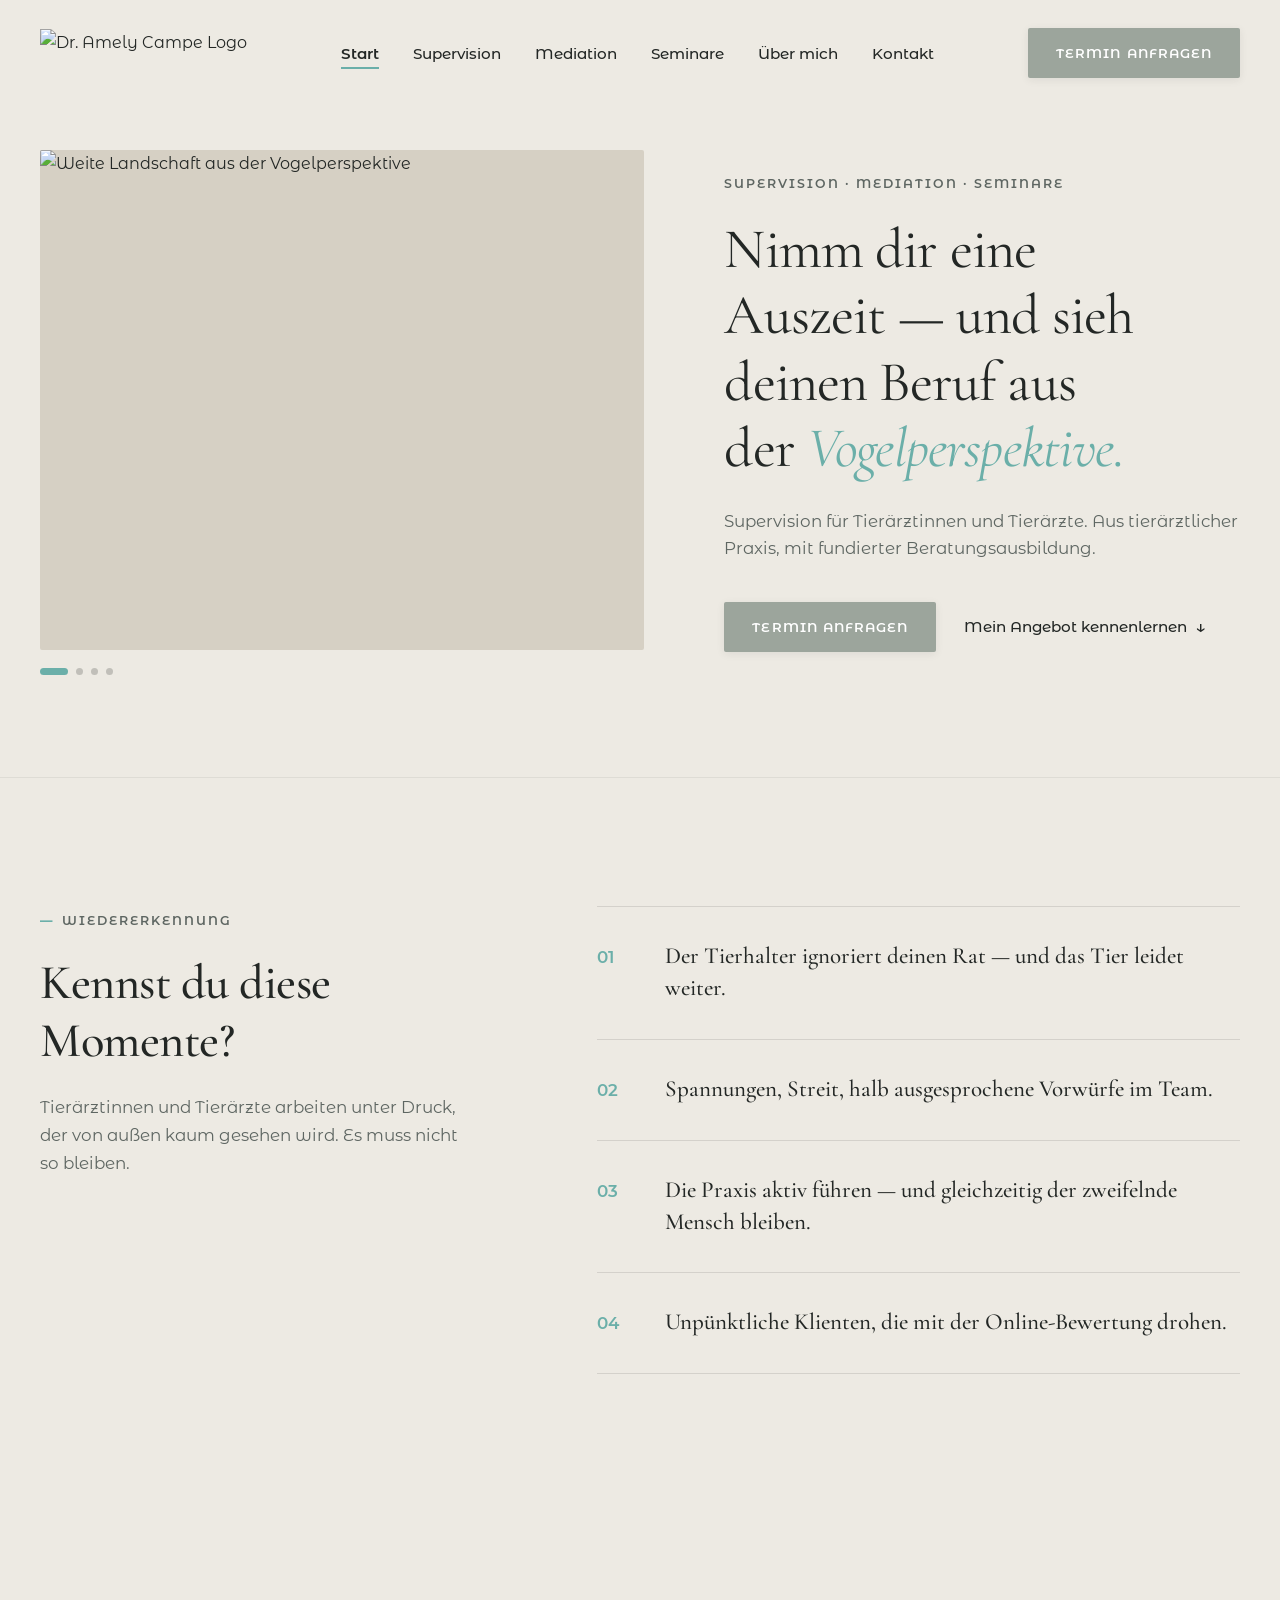
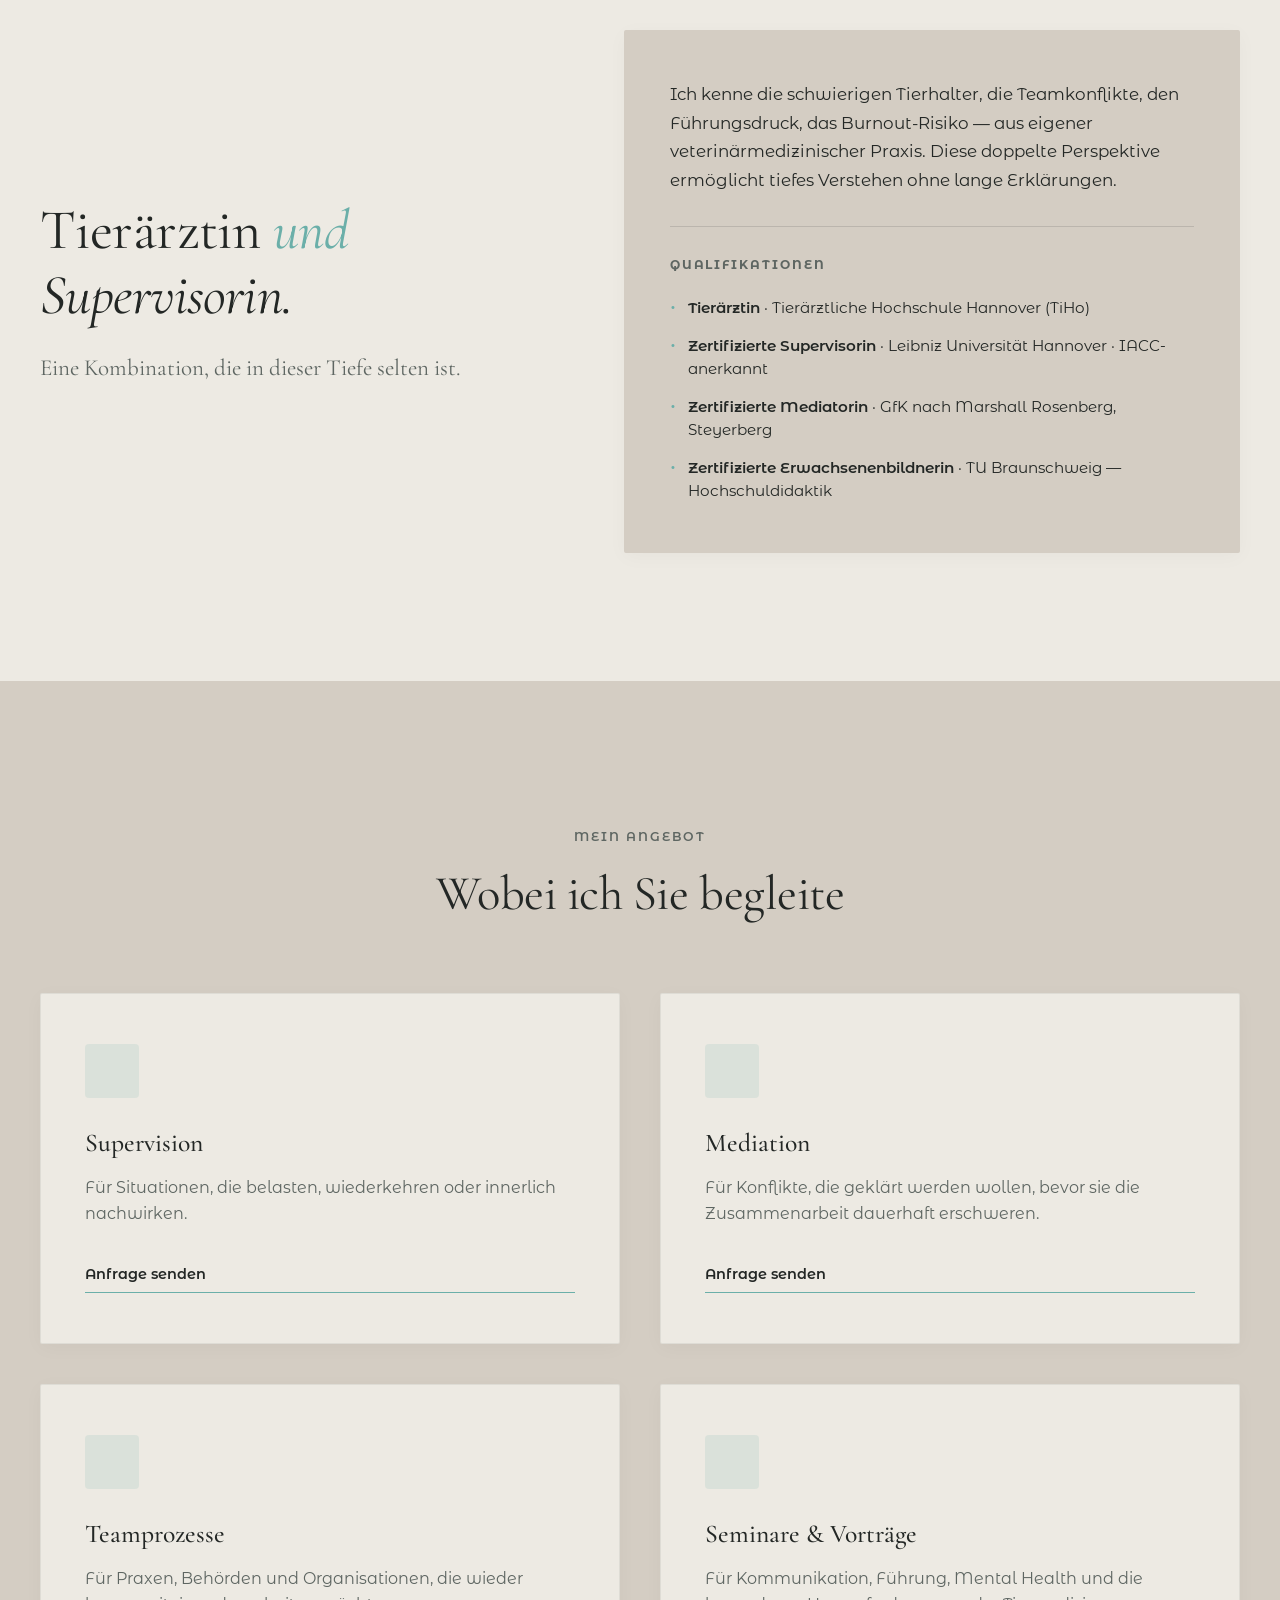
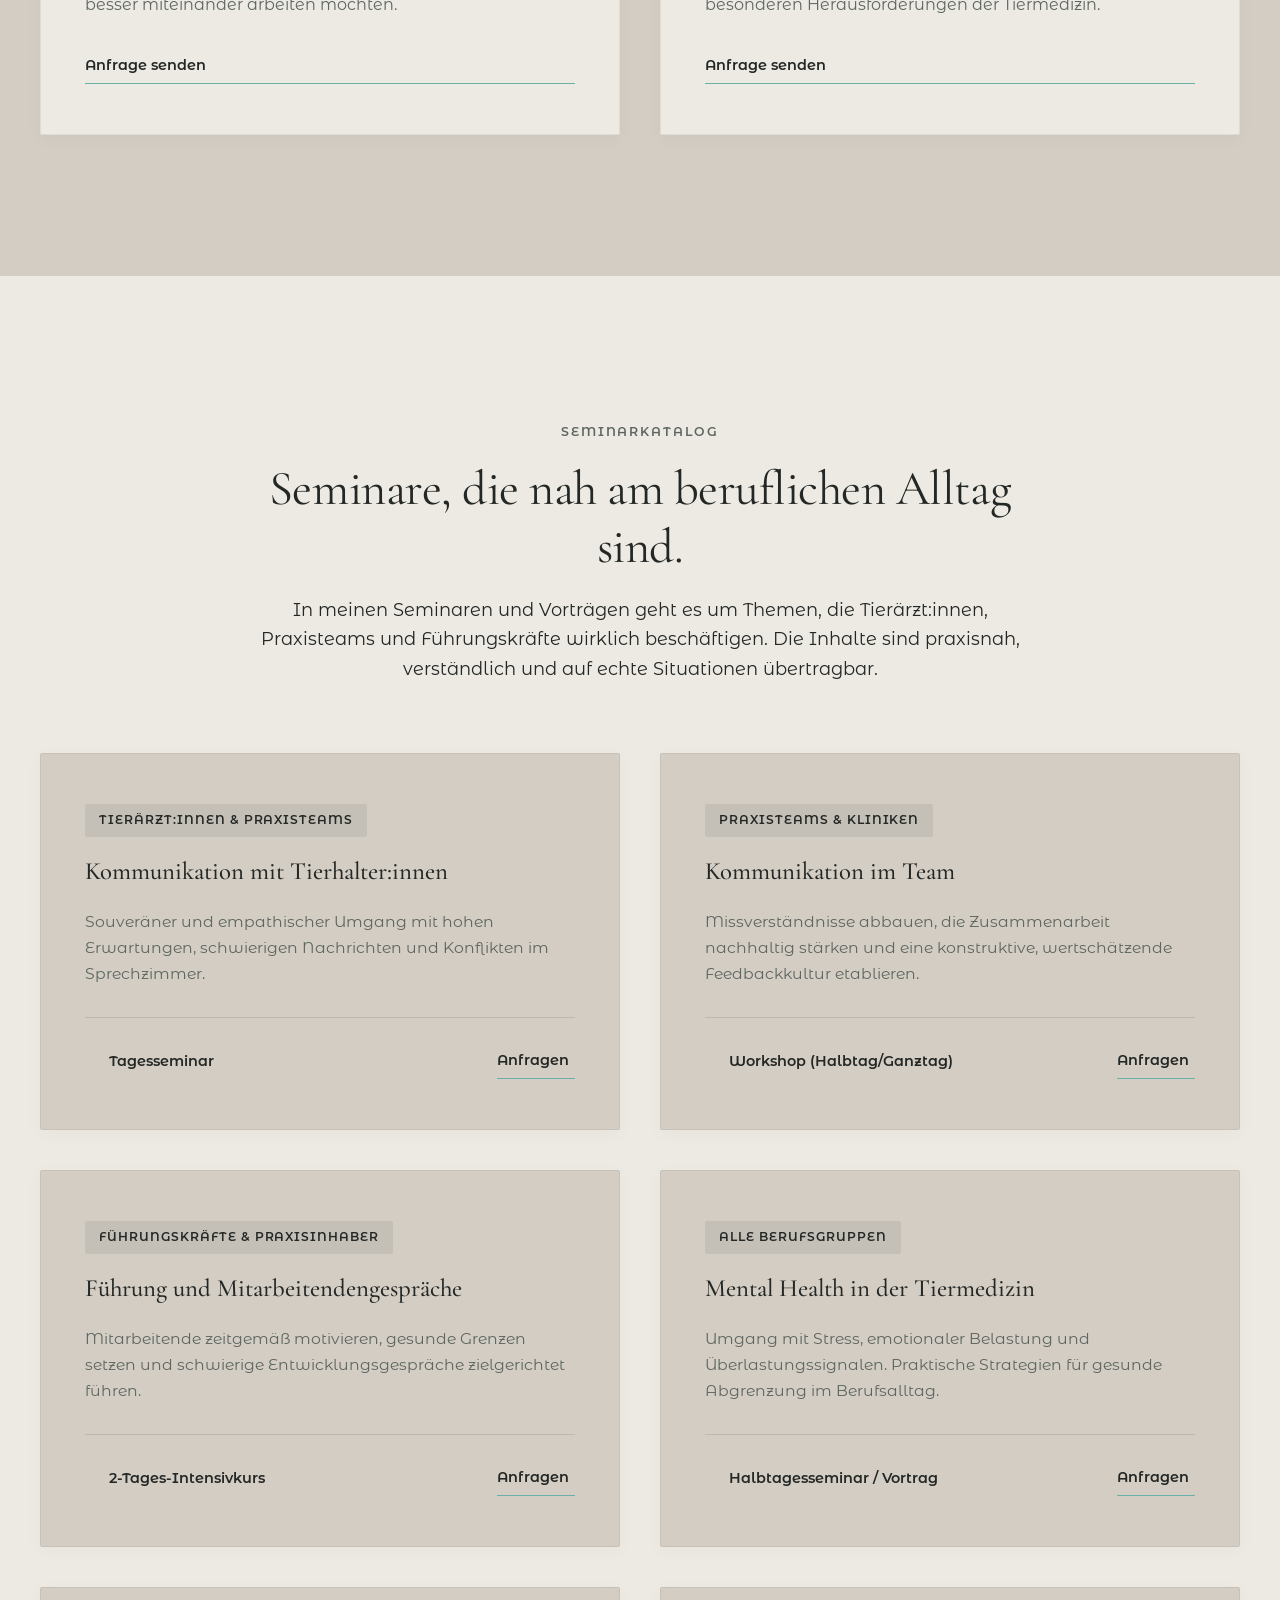
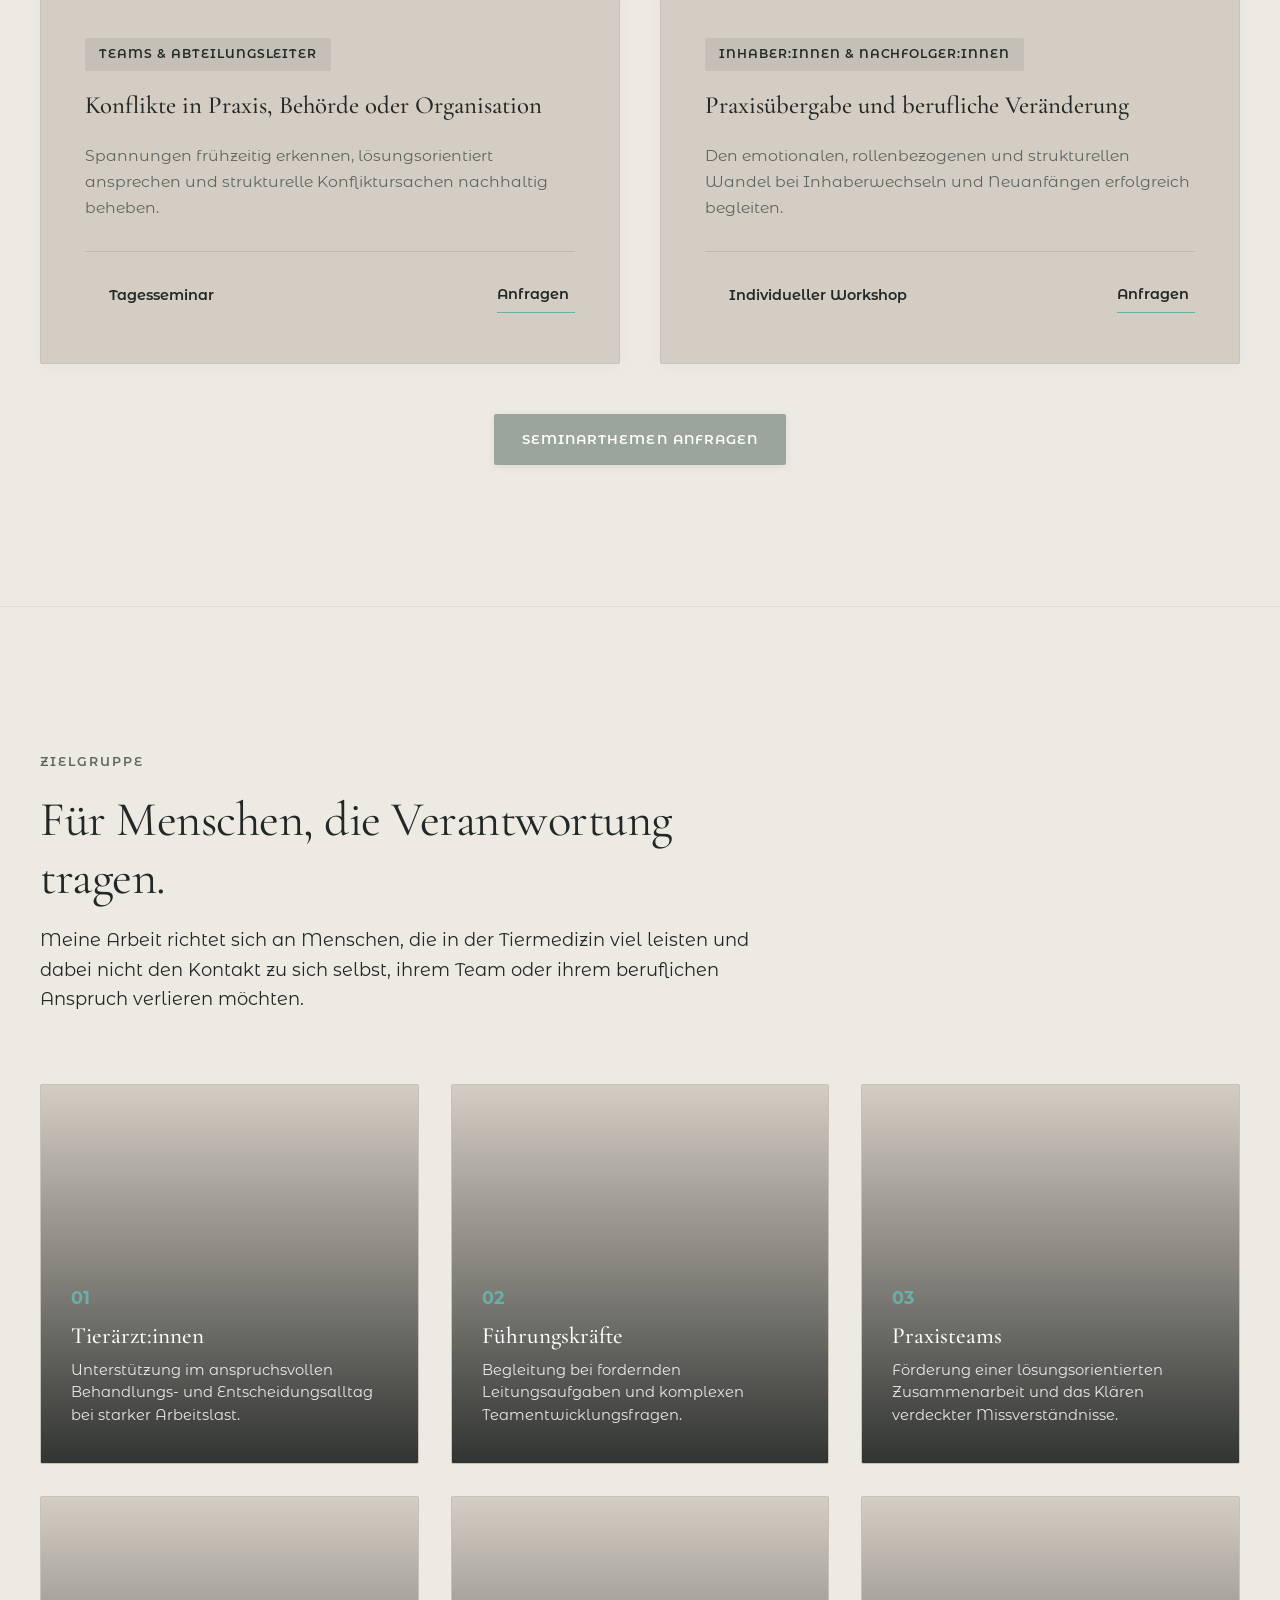
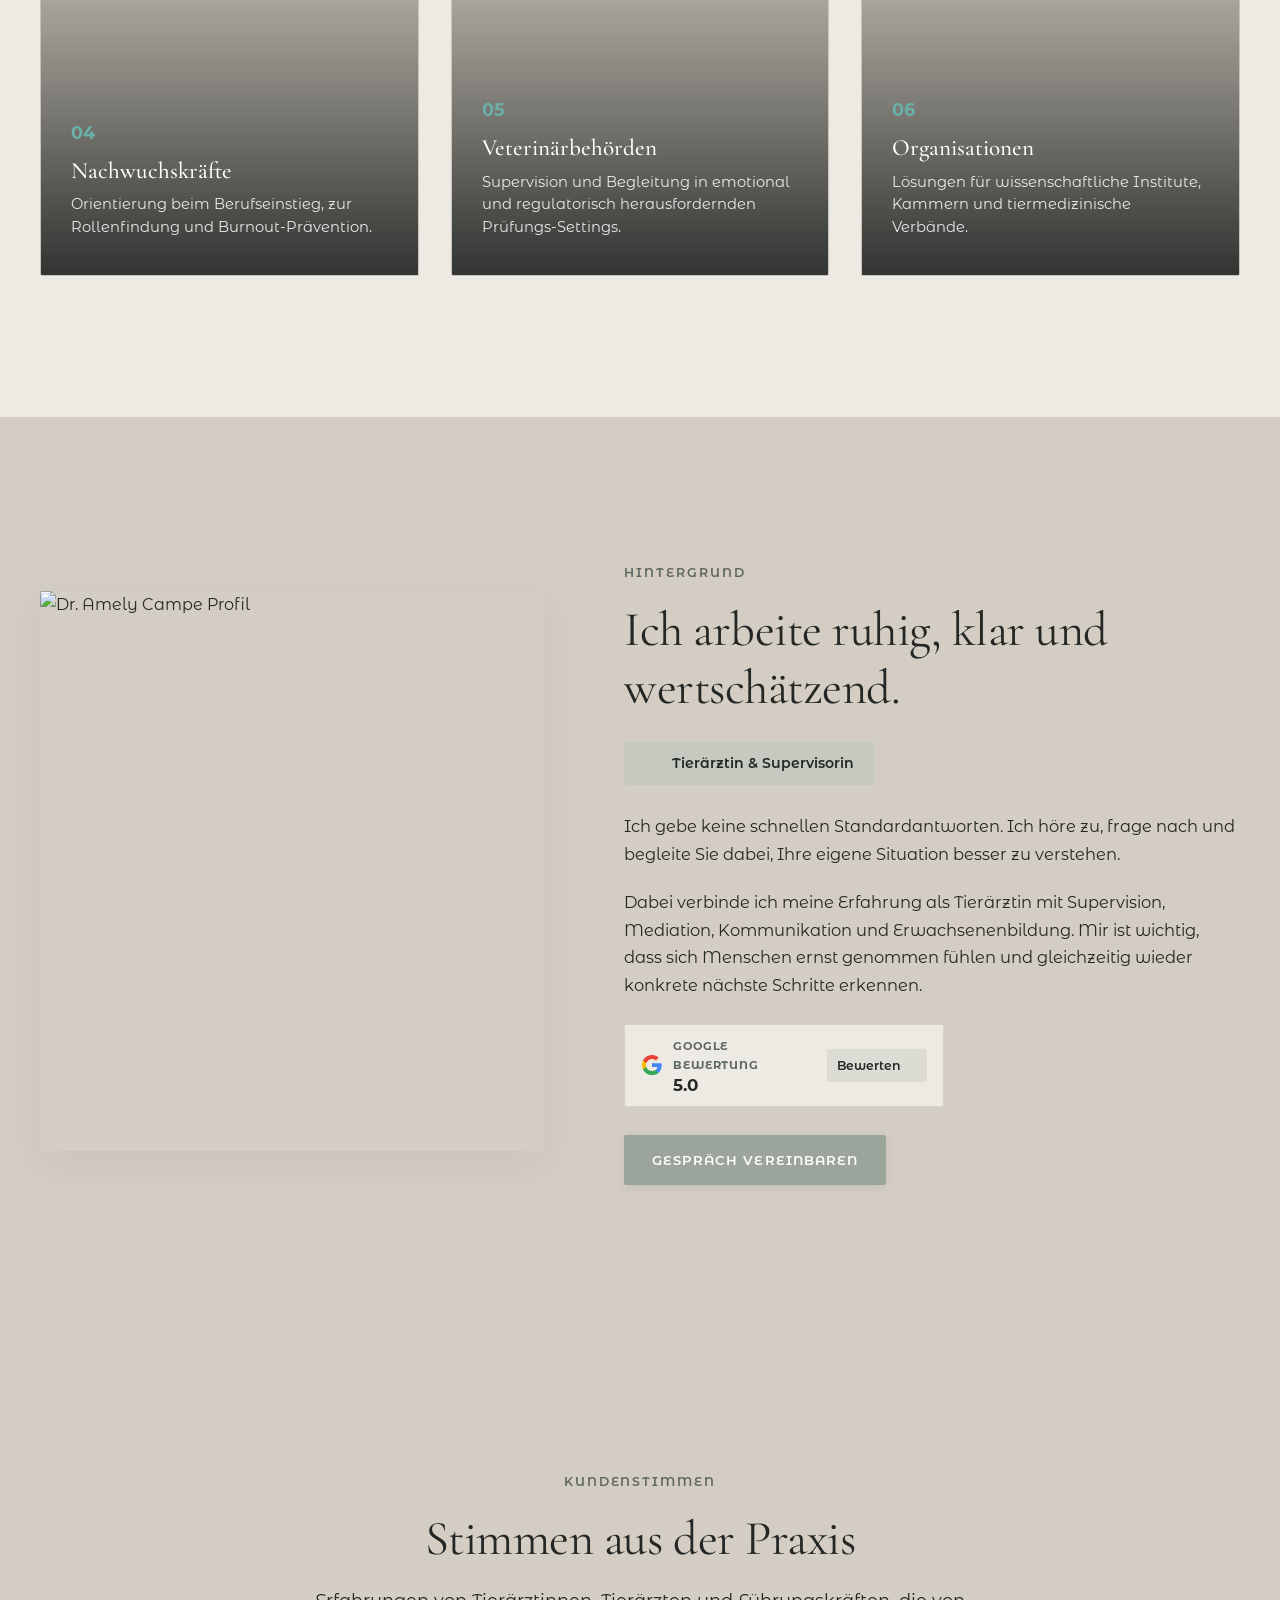
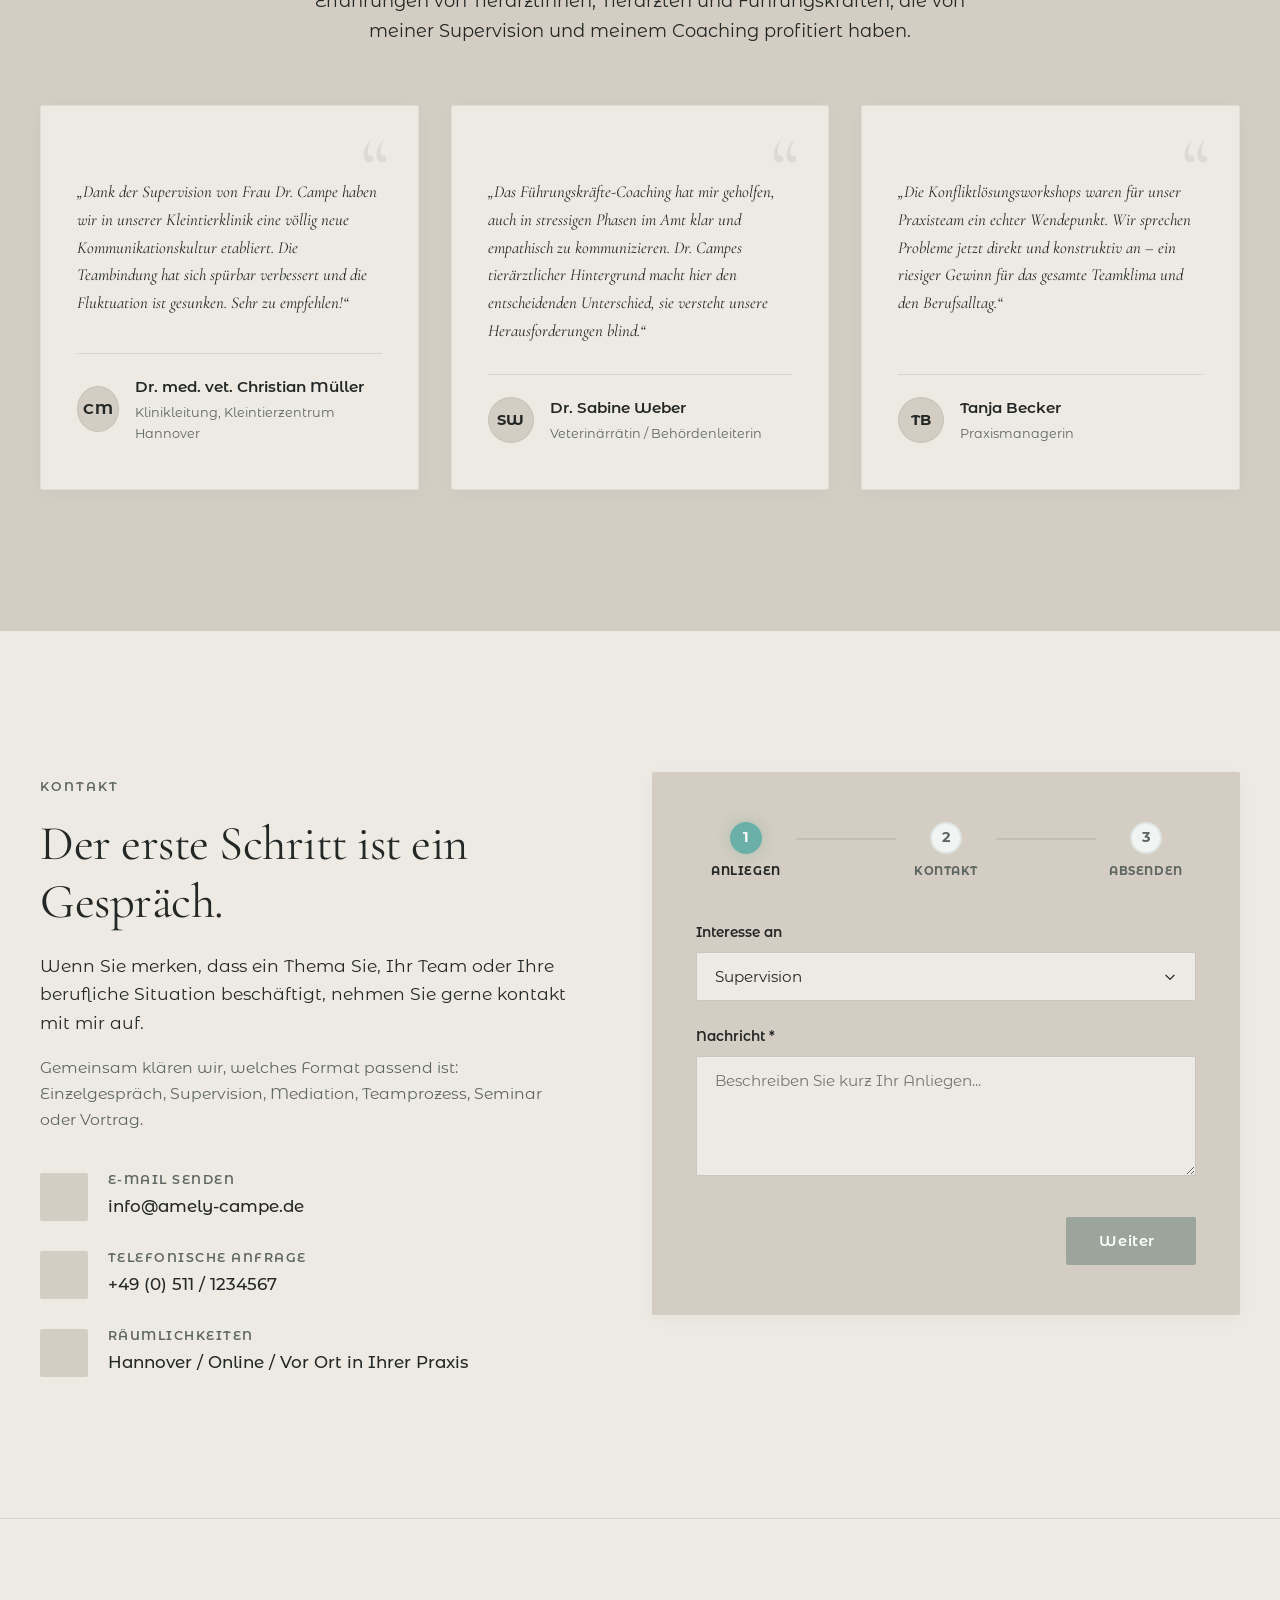
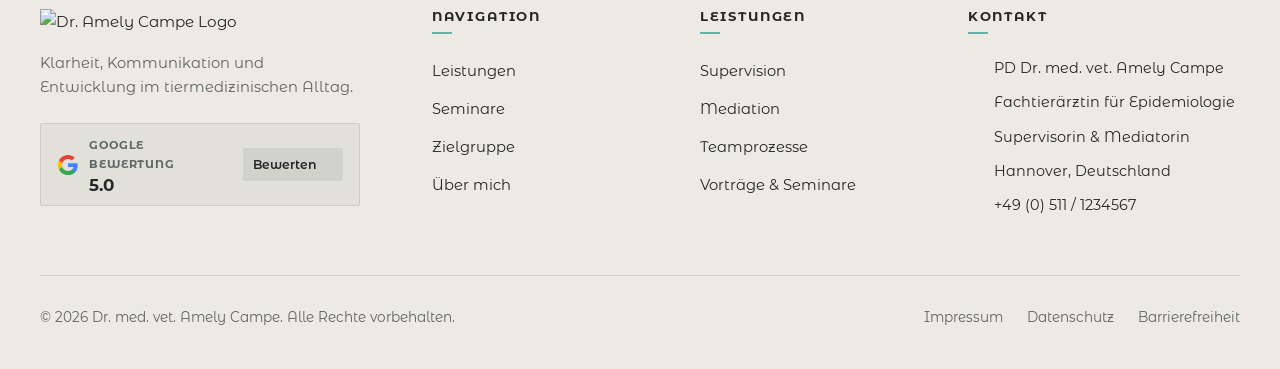
==== index.html @ 486af09e "Rebuild Hero, Wiedererkennung, Qualifikationen and harmonize design with Montserrat Alternates and G" ====
<!DOCTYPE html>
<html lang="de">
<head>
    <meta charset="UTF-8">
    <meta name="viewport" content="width=device-width, initial-scale=1.0">
    
    <!-- SEO Meta Tags -->
    <title>Dr. med. vet. Amely Campe | Supervision, Mediation & Seminare für Tiermedizin</title>
    <meta name="description" content="Professionelle Supervision, Mediation & praxisnahe Seminare für Tierärzt:innen, Praxisteams und Führungskräfte in der Tiermedizin. Wieder klarer handeln.">
    <meta name="keywords" content="Supervision, Mediation, Tiermedizin, Tierarzt Coaching, Praxisteam Konfliktlösung, Amely Campe, Tierärztin Supervision, Seminare Tiermedizin">
    <meta name="author" content="Dr. med. vet. Amely Campe">
    <meta name="robots" content="index, follow">

    <!-- Open Graph / Social Media -->
    <meta property="og:title" content="Dr. med. vet. Amely Campe | Supervision & Mediation">
    <meta property="og:description" content="Professionelle Unterstützung bei Konflikten, Belastung & Teamprozessen im tiermedizinischen Alltag.">
    <meta property="og:image" content="https://pub-b33108412309406a9a941ddc51e9a5b9.r2.dev/dr-amely-campe/dr-amely-campe-profilbild.webp">
    <meta property="og:type" content="website">

    <!-- Favicon -->
    <link rel="icon" type="image/webp" href="https://pub-b33108412309406a9a941ddc51e9a5b9.r2.dev/dr-amely-campe/dr-amely-campe-logo.webp">

    <!-- Cloudflare Turnstile Verification -->
    <script src="https://challenges.cloudflare.com/turnstile/v0/api.js" async defer></script>

    <!-- Stylesheets -->
    <link rel="stylesheet" href="css/style.css">
</head>
<body>

    <!-- DECORATIVE BLOBS FOR VISUAL DEPTH -->
    <div class="blob blob-1" id="decoBlob1"></div>
    <div class="blob blob-2" id="decoBlob2"></div>

    <!-- HEADER / NAVIGATION -->
    <header class="header" id="siteHeader">
        <div class="container nav-container">
            <a href="#home" class="logo" id="headerLogoLink">
                <img src="https://pub-b33108412309406a9a941ddc51e9a5b9.r2.dev/dr-amely-campe/dr-amely-campe-logo.webp" alt="Dr. Amely Campe Logo" id="logoImage">
            </a>
            
            <button class="menu-toggle" id="menuToggle" aria-label="Menü öffnen" aria-expanded="false">
                <span></span>
                <span></span>
                <span></span>
            </button>
            
            <ul class="nav-menu" id="navMenu">
                <li><a href="#home" class="nav-link active" id="navLinkStart">Start</a></li>
                <li><a href="#services" class="nav-link" id="navLinkSupervision">Supervision</a></li>
                <li><a href="#services" class="nav-link" id="navLinkMediation">Mediation</a></li>
                <li><a href="#seminare" class="nav-link" id="navLinkSeminars">Seminare</a></li>
                <li><a href="#about" class="nav-link" id="navLinkAbout">Über mich</a></li>
                <li><a href="#contact" class="nav-link" id="navLinkContact">Kontakt</a></li>
                <li class="nav-cta-mobile"><a href="#contact" class="btn-sage" id="mobileMenuCta">TERMIN ANFRAGEN</a></li>
            </ul>
            
            <div class="nav-right-ctas" id="headerCtaWrapper">
                <a href="#contact" class="btn-sage" id="headerCtaBtn">TERMIN ANFRAGEN</a>
            </div>
        </div>
    </header>

    <main id="mainContent">
        
        <!-- HERO SECTION (SCREENSHOT 1) -->
        <section class="section hero-section" id="home">
            <div class="container hero-grid">
                <!-- Left: Aerial Landscape Photo with Slider Dots -->
                <div class="hero-image-col reveal" id="heroImageContainer">
                    <div class="hero-img-container" id="heroImageWrapper">
                        <img src="https://images.unsplash.com/photo-1500382017468-9049fed747ef?auto=format&fit=crop&w=1200&q=80" alt="Weite Landschaft aus der Vogelperspektive" id="heroLandscapeImg" class="hero-landscape-img">
                    </div>
                    <div class="slider-indicator" id="sliderDots">
                        <span class="dot active"></span>
                        <span class="dot"></span>
                        <span class="dot"></span>
                        <span class="dot"></span>
                    </div>
                </div>

                <!-- Right: Hero Typography & CTAs -->
                <div class="hero-content-col reveal" id="heroTextContainer">
                    <span class="hero-eyebrow" id="heroEyebrow">SUPERVISION · MEDIATION · SEMINARE</span>
                    <h1 class="hero-title" id="heroHeadline">
                        Nimm dir eine<br>
                        Auszeit — und sieh<br>
                        deinen Beruf aus<br>
                        der <span class="text-accent-italic">Vogelperspektive.</span>
                    </h1>
                    <p class="hero-subline" id="heroLeadText">
                        Supervision für Tierärztinnen und Tierärzte. Aus tierärztlicher Praxis, mit fundierter Beratungsausbildung.
                    </p>
                    <div class="hero-actions" id="heroCtaContainer">
                        <a href="#contact" class="btn-sage" id="heroPrimaryCta">TERMIN ANFRAGEN</a>
                        <a href="#services" class="btn-text-link" id="heroSecondaryCta">Mein Angebot kennenlernen <span class="arrow-down">↓</span></a>
                    </div>
                </div>
            </div>
        </section>

        <!-- SECTION 2: WIEDERERKENNUNG (SCREENSHOT 2) -->
        <section class="section wiedererkennung-section" id="wiedererkennung">
            <div class="container wiedererkennung-grid">
                <!-- Left Column -->
                <div class="wiedererkennung-left reveal" id="wiedererkennungLeft">
                    <span class="eyebrow-dash"><span class="dash">—</span> WIEDERERKENNUNG</span>
                    <h2 class="wiedererkennung-title">Kennst du diese<br>Momente?</h2>
                    <p class="wiedererkennung-lead">
                        Tierärztinnen und Tierärzte arbeiten unter Druck, der von außen kaum gesehen wird. Es muss nicht so bleiben.
                    </p>
                </div>

                <!-- Right Column: 4 Numbered Moments -->
                <div class="wiedererkennung-right reveal" id="wiedererkennungRight">
                    <div class="moment-item">
                        <span class="moment-num">01</span>
                        <p class="moment-text">Der Tierhalter ignoriert deinen Rat — und das Tier leidet weiter.</p>
                    </div>
                    <div class="moment-item">
                        <span class="moment-num">02</span>
                        <p class="moment-text">Spannungen, Streit, halb ausgesprochene Vorwürfe im Team.</p>
                    </div>
                    <div class="moment-item">
                        <span class="moment-num">03</span>
                        <p class="moment-text">Die Praxis aktiv führen — und gleichzeitig der zweifelnde Mensch bleiben.</p>
                    </div>
                    <div class="moment-item">
                        <span class="moment-num">04</span>
                        <p class="moment-text">Unpünktliche Klienten, die mit der Online-Bewertung drohen.</p>
                    </div>
                </div>
            </div>
        </section>

        <!-- SECTION 3: KOMBINATION & QUALIFIKATIONEN (SCREENSHOT 3) -->
        <section class="section combination-section" id="qualifikationen">
            <div class="container combination-grid">
                <!-- Left Column: Big Statement Headline -->
                <div class="combination-left reveal" id="combinationLeft">
                    <h2 class="combination-title">
                        Tierärztin <span class="text-accent-italic">und</span><br>
                        <span class="text-italic-serif">Supervisorin.</span>
                    </h2>
                    <p class="combination-lead">
                        Eine Kombination, die in dieser Tiefe selten ist.
                    </p>
                </div>

                <!-- Right Column: Schlamm/Graubraun Card Box -->
                <div class="combination-right-card reveal" id="combinationRightCard">
                    <p class="card-intro-text">
                        Ich kenne die schwierigen Tierhalter, die Teamkonflikte, den Führungsdruck, das Burnout-Risiko — aus eigener veterinärmedizinischer Praxis. Diese doppelte Perspektive ermöglicht tiefes Verstehen ohne lange Erklärungen.
                    </p>
                    <hr class="card-divider">
                    <div class="card-qualifications">
                        <span class="qualifications-eyebrow">QUALIFIKATIONEN</span>
                        <ul class="qualifications-list">
                            <li>
                                <span class="qual-bullet">•</span>
                                <span class="qual-content"><strong>Tierärztin</strong> · Tierärztliche Hochschule Hannover (TiHo)</span>
                            </li>
                            <li>
                                <span class="qual-bullet">•</span>
                                <span class="qual-content"><strong>Zertifizierte Supervisorin</strong> · Leibniz Universität Hannover · IACC-anerkannt</span>
                            </li>
                            <li>
                                <span class="qual-bullet">•</span>
                                <span class="qual-content"><strong>Zertifizierte Mediatorin</strong> · GfK nach Marshall Rosenberg, Steyerberg</span>
                            </li>
                            <li>
                                <span class="qual-bullet">•</span>
                                <span class="qual-content"><strong>Zertifizierte Erwachsenenbildnerin</strong> · TU Braunschweig — Hochschuldidaktik</span>
                            </li>
                        </ul>
                    </div>
                </div>
            </div>
        </section>

        <!-- SERVICES SECTION -->
        <section class="section services-section" id="services">
            <div class="container">
                <div class="services-header reveal" id="servicesHeader">
                    <span class="eyebrow" id="servicesEyebrow">Mein Angebot</span>
                    <h2 id="servicesTitle">Wobei ich Sie begleite</h2>
                </div>
                
                <div class="services-grid stagger-container" id="servicesGrid">
                    
                    <div class="service-card" id="serviceSupervision">
                        <div class="service-top">
                            <div class="service-icon"><i data-lucide="eye"></i></div>
                            <h3>Supervision</h3>
                            <p>Für Situationen, die belasten, wiederkehren oder innerlich nachwirken.</p>
                        </div>
                        <a href="#contact" class="btn-text service-contact-link" data-service="supervision" id="linkSupervisionContact">Anfrage senden <i data-lucide="arrow-right"></i></a>
                    </div>
                    
                    <div class="service-card" id="serviceMediation">
                        <div class="service-top">
                            <div class="service-icon"><i data-lucide="users"></i></div>
                            <h3>Mediation</h3>
                            <p>Für Konflikte, die geklärt werden wollen, bevor sie die Zusammenarbeit dauerhaft erschweren.</p>
                        </div>
                        <a href="#contact" class="btn-text service-contact-link" data-service="mediation" id="linkMediationContact">Anfrage senden <i data-lucide="arrow-right"></i></a>
                    </div>
                    
                    <div class="service-card" id="serviceTeamprozesse">
                        <div class="service-top">
                            <div class="service-icon"><i data-lucide="git-branch"></i></div>
                            <h3>Teamprozesse</h3>
                            <p>Für Praxen, Behörden und Organisationen, die wieder besser miteinander arbeiten möchten.</p>
                        </div>
                        <a href="#contact" class="btn-text service-contact-link" data-service="teamprozess" id="linkTeamprozesseContact">Anfrage senden <i data-lucide="arrow-right"></i></a>
                    </div>
                    
                    <div class="service-card" id="serviceSeminare">
                        <div class="service-top">
                            <div class="service-icon"><i data-lucide="book-open"></i></div>
                            <h3>Seminare & Vorträge</h3>
                            <p>Für Kommunikation, Führung, Mental Health und die besonderen Herausforderungen der Tiermedizin.</p>
                        </div>
                        <a href="#contact" class="btn-text service-contact-link" data-service="seminar" id="linkSeminareAnchor">Anfrage senden <i data-lucide="arrow-right"></i></a>
                    </div>
                    
                </div>
            </div>
        </section>

        <!-- SEMINARS SECTION -->
        <section class="section seminar-section" id="seminare">
            <div class="container">
                <div class="seminar-header reveal" id="seminarTextWrapper">
                    <span class="eyebrow" id="seminarEyebrow">Seminarkatalog</span>
                    <h2 id="seminarHeadline">Seminare, die nah am beruflichen Alltag sind.</h2>
                    <p class="lead" id="seminarLeadText" style="margin-top: 18px;">In meinen Seminaren und Vorträgen geht es um Themen, die Tierärzt:innen, Praxisteams und Führungskräfte wirklich beschäftigen. Die Inhalte sind praxisnah, verständlich und auf echte Situationen übertragbar.</p>
                </div>
                
                <!-- DYNAMIC SEMINAR CARDS GRID (PRO MAX DESIGN) -->
                <div class="seminar-cards-grid stagger-container" id="seminarCardsGrid">
                    <!-- Dynamic rendering from js/main.js -->
                </div>
                
                <div style="text-align: center; margin-top: 50px;" class="reveal" id="seminarActionWrapper">
                    <a href="#contact" class="btn-sage service-contact-link" data-service="seminar" id="btnSeminarContact">Seminarthemen anfragen</a>
                </div>
            </div>
        </section>

        <!-- AUDIENCE SECTION (REDESIGNED WITH GRAPHICS AND HOVER FLOW) -->
        <section class="section audience-section" id="audience">
            <div class="container">
                <div class="audience-intro reveal" id="audienceIntro">
                    <span class="eyebrow" id="audienceEyebrow">Zielgruppe</span>
                    <h2 id="audienceHeadline">Für Menschen, die Verantwortung tragen.</h2>
                    <p class="lead" id="audienceLeadText">Meine Arbeit richtet sich an Menschen, die in der Tiermedizin viel leisten und dabei nicht den Kontakt zu sich selbst, ihrem Team oder ihrem beruflichen Anspruch verlieren möchten.</p>
                </div>
                
                <div class="audience-grid stagger-container" id="audienceGrid">
                    
                    <div class="audience-card" id="audienceTierärzte">
                        <div class="audience-card-bg" style="background-image: url('https://pub-b33108412309406a9a941ddc51e9a5b9.r2.dev/dr-amely-campe/tieraerzte.webp');"></div>
                        <span class="audience-card-num">01</span>
                        <h3>Tierärzt:innen</h3>
                        <p>Unterstützung im anspruchsvollen Behandlungs- und Entscheidungsalltag bei starker Arbeitslast.</p>
                    </div>
                    
                    <div class="audience-card" id="audienceFührungskräfte">
                        <div class="audience-card-bg" style="background-image: url('https://pub-b33108412309406a9a941ddc51e9a5b9.r2.dev/dr-amely-campe/fuehrungskraefte.webp');"></div>
                        <span class="audience-card-num">02</span>
                        <h3>Führungskräfte</h3>
                        <p>Begleitung bei fordernden Leitungsaufgaben und komplexen Teamentwicklungsfragen.</p>
                    </div>
                    
                    <div class="audience-card" id="audiencePraxisteams">
                        <div class="audience-card-bg" style="background-image: url('https://pub-b33108412309406a9a941ddc51e9a5b9.r2.dev/dr-amely-campe/praxisteams.webp');"></div>
                        <span class="audience-card-num">03</span>
                        <h3>Praxisteams</h3>
                        <p>Förderung einer lösungsorientierten Zusammenarbeit und das Klären verdeckter Missverständnisse.</p>
                    </div>
                    
                    <div class="audience-card" id="audienceNachwuchs">
                        <div class="audience-card-bg" style="background-image: url('https://pub-b33108412309406a9a941ddc51e9a5b9.r2.dev/dr-amely-campe/nachwuchskraefte.webp');"></div>
                        <span class="audience-card-num">04</span>
                        <h3>Nachwuchskräfte</h3>
                        <p>Orientierung beim Berufseinstieg, zur Rollenfindung und Burnout-Prävention.</p>
                    </div>
                    
                    <div class="audience-card" id="audienceBehörden">
                        <div class="audience-card-bg" style="background-image: url('https://pub-b33108412309406a9a941ddc51e9a5b9.r2.dev/dr-amely-campe/veterinaerbehoerden.webp');"></div>
                        <span class="audience-card-num">05</span>
                        <h3>Veterinärbehörden</h3>
                        <p>Supervision und Begleitung in emotional und regulatorisch herausfordernden Prüfungs-Settings.</p>
                    </div>
                    
                    <div class="audience-card" id="audienceOrganisationen">
                        <div class="audience-card-bg" style="background-image: url('https://pub-b33108412309406a9a941ddc51e9a5b9.r2.dev/dr-amely-campe/organisationen.webp');"></div>
                        <span class="audience-card-num">06</span>
                        <h3>Organisationen</h3>
                        <p>Lösungen für wissenschaftliche Institute, Kammern und tiermedizinische Verbände.</p>
                    </div>
                    
                </div>
            </div>
        </section>

        <!-- ABOUT SECTION -->
        <section class="section about-section" id="about">
            <div class="container grid-2 about-grid">
                <div class="about-image reveal" id="aboutImageWrapper">
                    <div class="about-image-wrapper">
                        <img src="https://pub-b33108412309406a9a941ddc51e9a5b9.r2.dev/dr-amely-campe/AC_03.jpg" alt="Dr. Amely Campe Profil" id="aboutProfileImage">
                    </div>
                </div>
                
                <div class="about-content reveal" id="aboutTextWrapper">
                    <span class="eyebrow" id="aboutEyebrow">Hintergrund</span>
                    <h2 id="aboutTitle">Ich arbeite ruhig, klar und wertschätzend.</h2>
                    <div class="experience-tag" id="experienceTag">
                        <i data-lucide="award"></i>
                        <span>Tierärztin & Supervisorin</span>
                    </div>
                    <div class="about-text" id="aboutParagraphs">
                        <p>Ich gebe keine schnellen Standardantworten. Ich höre zu, frage nach und begleite Sie dabei, Ihre eigene Situation besser zu verstehen.</p>
                        <p>Dabei verbinde ich meine Erfahrung als Tierärztin mit Supervision, Mediation, Kommunikation und Erwachsenenbildung. Mir ist wichtig, dass sich Menschen ernst genommen fühlen und gleichzeitig wieder konkrete nächste Schritte erkennen.</p>
                    </div>
                    
                    <!-- Google Review Widget -->
                    <div class="google-review-badge light-bg" style="margin-top: 24px; margin-bottom: 10px;">
                        <div class="google-badge-left">
                            <svg class="google-icon" viewBox="0 0 24 24">
                                <path fill="#4285F4" d="M22.56 12.25c0-.78-.07-1.53-.2-2.25H12v4.26h5.92c-.26 1.37-1.04 2.53-2.21 3.31v2.77h3.57c2.08-1.92 3.28-4.74 3.28-8.09z"/>
                                <path fill="#34A853" d="M12 23c2.97 0 5.46-.98 7.28-2.66l-3.57-2.77c-.98.66-2.23 1.06-3.71 1.06-2.86 0-5.29-1.93-6.16-4.53H2.18v2.84C3.99 20.53 7.7 23 12 23z"/>
                                <path fill="#FBBC05" d="M5.84 14.09c-.22-.66-.35-1.36-.35-2.09s.13-1.43.35-2.09V7.06H2.18C1.43 8.55 1 10.22 1 12s.43 3.45 1.18 4.94l3.66-2.85z"/>
                                <path fill="#EA4335" d="M12 5.38c1.62 0 3.06.56 4.21 1.64l3.15-3.15C17.45 2.09 14.97 1 12 1 7.7 1 3.99 3.47 2.18 7.06l3.66 2.85c.87-2.6 3.3-4.53 6.16-4.53z"/>
                            </svg>
                            <div class="google-badge-text">
                                <span class="google-title">Google Bewertung</span>
                                <div class="google-stars">
                                    <span class="rating-val">5.0</span>
                                    <div class="stars-list">
                                        <i data-lucide="star"></i>
                                        <i data-lucide="star"></i>
                                        <i data-lucide="star"></i>
                                        <i data-lucide="star"></i>
                                        <i data-lucide="star"></i>
                                    </div>
                                </div>
                            </div>
                        </div>
                        <a href="https://search.google.com/local/writereview?placeid=ChIJ592V5-N1cEcR2p6zU22r-2Y" target="_blank" rel="noopener" class="google-review-btn">
                            <span>Bewerten</span>
                            <i data-lucide="external-link" style="width:12px;height:12px;"></i>
                        </a>
                    </div>

                    <div style="margin-top: 28px;" id="aboutLinkContainer">
                        <a href="#contact" class="btn-sage" id="btnAboutContact">Gespräch vereinbaren</a>
                    </div>
                </div>
            </div>
        </section>

        <!-- TESTIMONIALS SECTION -->
        <section class="section testimonials-section" id="testimonials">
            <div class="container">
                <div class="testimonials-intro reveal">
                    <span class="eyebrow">Kundenstimmen</span>
                    <h2>Stimmen aus der Praxis</h2>
                    <p class="lead">Erfahrungen von Tierärztinnen, Tierärzten und Führungskräften, die von meiner Supervision und meinem Coaching profitiert haben.</p>
                </div>
                
                <div class="testimonials-grid stagger-container reveal">
                    <!-- Testimonial 1 -->
                    <div class="testimonial-card">
                        <div>
                            <div class="testimonial-stars">
                                <i data-lucide="star"></i>
                                <i data-lucide="star"></i>
                                <i data-lucide="star"></i>
                                <i data-lucide="star"></i>
                                <i data-lucide="star"></i>
                            </div>
                            <blockquote class="testimonial-quote">
                                „Dank der Supervision von Frau Dr. Campe haben wir in unserer Kleintierklinik eine völlig neue Kommunikationskultur etabliert. Die Teambindung hat sich spürbar verbessert und die Fluktuation ist gesunken. Sehr zu empfehlen!“
                            </blockquote>
                        </div>
                        <div class="testimonial-author">
                            <div class="testimonial-avatar">CM</div>
                            <div class="testimonial-meta">
                                <span class="testimonial-name">Dr. med. vet. Christian Müller</span>
                                <span class="testimonial-role">Klinikleitung, Kleintierzentrum Hannover</span>
                            </div>
                        </div>
                    </div>

                    <!-- Testimonial 2 -->
                    <div class="testimonial-card">
                        <div>
                            <div class="testimonial-stars">
                                <i data-lucide="star"></i>
                                <i data-lucide="star"></i>
                                <i data-lucide="star"></i>
                                <i data-lucide="star"></i>
                                <i data-lucide="star"></i>
                            </div>
                            <blockquote class="testimonial-quote">
                                „Das Führungskräfte-Coaching hat mir geholfen, auch in stressigen Phasen im Amt klar und empathisch zu kommunizieren. Dr. Campes tierärztlicher Hintergrund macht hier den entscheidenden Unterschied, sie versteht unsere Herausforderungen blind.“
                            </blockquote>
                        </div>
                        <div class="testimonial-author">
                            <div class="testimonial-avatar">SW</div>
                            <div class="testimonial-meta">
                                <span class="testimonial-name">Dr. Sabine Weber</span>
                                <span class="testimonial-role">Veterinärrätin / Behördenleiterin</span>
                            </div>
                        </div>
                    </div>

                    <!-- Testimonial 3 -->
                    <div class="testimonial-card">
                        <div>
                            <div class="testimonial-stars">
                                <i data-lucide="star"></i>
                                <i data-lucide="star"></i>
                                <i data-lucide="star"></i>
                                <i data-lucide="star"></i>
                                <i data-lucide="star"></i>
                            </div>
                            <blockquote class="testimonial-quote">
                                „Die Konfliktlösungsworkshops waren für unser Praxisteam ein echter Wendepunkt. Wir sprechen Probleme jetzt direkt und konstruktiv an – ein riesiger Gewinn für das gesamte Teamklima und den Berufsalltag.“
                            </blockquote>
                        </div>
                        <div class="testimonial-author">
                            <div class="testimonial-avatar">TB</div>
                            <div class="testimonial-meta">
                                <span class="testimonial-name">Tanja Becker</span>
                                <span class="testimonial-role">Praxismanagerin</span>
                            </div>
                        </div>
                    </div>
                </div>
            </div>
        </section>

        <!-- CONTACT SECTION -->
        <section class="section" id="contact">
            <div class="container grid-2 contact-grid">
                <div class="contact-info reveal" id="contactInfoWrapper">
                    <span class="eyebrow" id="contactEyebrow">Kontakt</span>
                    <h2 id="contactTitle">Der erste Schritt ist ein Gespräch.</h2>
                    <p class="lead" id="contactLeadText">Wenn Sie merken, dass ein Thema Sie, Ihr Team oder Ihre berufliche Situation beschäftigt, nehmen Sie gerne kontakt mit mir auf.</p>
                    <p id="contactBodyText">Gemeinsam klären wir, welches Format passend ist: Einzelgespräch, Supervision, Mediation, Teamprozess, Seminar oder Vortrag.</p>
                    
                    <div class="contact-method-list" id="contactMethods">
                        <div class="contact-method-item" id="methodEmail">
                            <div class="contact-method-icon"><i data-lucide="mail"></i></div>
                            <div class="contact-method-content">
                                <h4>E-Mail senden</h4>
                                <a href="mailto:info@amely-campe.de" id="linkEmail">info@amely-campe.de</a>
                            </div>
                        </div>
                        
                        <div class="contact-method-item" id="methodPhone">
                            <div class="contact-method-icon"><i data-lucide="phone"></i></div>
                            <div class="contact-method-content">
                                <h4>Telefonische Anfrage</h4>
                                <a href="tel:+495111234567" id="linkPhone">+49 (0) 511 / 1234567</a>
                            </div>
                        </div>
                        
                        <div class="contact-method-item" id="methodLocation">
                            <div class="contact-method-icon"><i data-lucide="map-pin"></i></div>
                            <div class="contact-method-content">
                                <h4>Räumlichkeiten</h4>
                                <span>Hannover / Online / Vor Ort in Ihrer Praxis</span>
                            </div>
                        </div>
                    </div>
                </div>
                
                <div class="contact-form-col reveal" id="contactFormCol">
                    <div class="contact-form-wrapper" id="contactFormWrapper">
                        <form id="contactForm">
                            <!-- 3 Step Flow Indicator -->
                            <div class="form-steps">
                                <div class="form-step-indicator active" data-step="1">
                                    <span class="step-num">1</span>
                                    <span class="step-label">Anliegen</span>
                                </div>
                                <div class="form-step-line" id="stepLine1"></div>
                                <div class="form-step-indicator" data-step="2">
                                    <span class="step-num">2</span>
                                    <span class="step-label">Kontakt</span>
                                </div>
                                <div class="form-step-line" id="stepLine2"></div>
                                <div class="form-step-indicator" data-step="3">
                                    <span class="step-num">3</span>
                                    <span class="step-label">Absenden</span>
                                </div>
                            </div>

                            <!-- STEP 1 PANEL -->
                            <div class="form-step-panel active" data-panel="1">
                                <div class="form-group" id="formGroupFormat">
                                    <label for="format" class="form-label">Interesse an</label>
                                    <select id="format" class="form-control">
                                        <option value="supervision">Supervision</option>
                                        <option value="mediation">Mediation</option>
                                        <option value="teamprozess">Teamprozess</option>
                                        <option value="seminar">Seminar / Vortrag</option>
                                        <option value="anderes">Anderes Anliegen</option>
                                    </select>
                                </div>
                                
                                <div class="form-group" id="formGroupMessage">
                                    <label for="message" class="form-label">Nachricht *</label>
                                    <textarea id="message" class="form-control" placeholder="Beschreiben Sie kurz Ihr Anliegen..." required></textarea>
                                </div>

                                <div class="form-nav-buttons">
                                    <div></div> <!-- spacer -->
                                    <button type="button" class="btn btn-primary" id="btnNext1">Weiter <i data-lucide="arrow-right"></i></button>
                                </div>
                            </div>

                            <!-- STEP 2 PANEL -->
                            <div class="form-step-panel" data-panel="2">
                                <div class="form-row" id="formRowNameEmail">
                                    <div class="form-group" id="formGroupName">
                                        <label for="name" class="form-label">Name *</label>
                                        <input type="text" id="name" class="form-control" placeholder="Ihr Name" required>
                                    </div>
                                    <div class="form-group" id="formGroupEmail">
                                        <label for="email" class="form-label">E-Mail *</label>
                                        <input type="email" id="email" class="form-control" placeholder="ihre@adresse.de" required>
                                    </div>
                                </div>
                                
                                <div class="form-group" id="formGroupPhone">
                                    <label for="phone" class="form-label">Telefonnummer</label>
                                    <input type="tel" id="phone" class="form-control" placeholder="Für eventuelle Rückfragen">
                                </div>

                                <div class="form-nav-buttons">
                                    <button type="button" class="btn-secondary-dark" id="btnBack2"><i data-lucide="arrow-left"></i> Zurück</button>
                                    <button type="button" class="btn btn-primary" id="btnNext2">Weiter <i data-lucide="arrow-right"></i></button>
                                </div>
                            </div>

                            <!-- STEP 3 PANEL -->
                            <div class="form-step-panel" data-panel="3">
                                <div class="form-group checkbox-group" id="formGroupPrivacy" style="margin-bottom: 24px;">
                                    <input type="checkbox" id="privacy" required>
                                    <label for="privacy">Ich stimme zu, dass meine Angaben zur Kontaktaufnahme und Zuordnung für eventuelle Rückfragen dauerhaft gespeichert werden. Sie können diese Einwilligung jederzeit widerrufen. Mehr Details in der <a href="datenschutz.html" id="linkPrivacyPolicy">Datenschutzerklärung</a>.</label>
                                </div>

                                <!-- Cloudflare Turnstile Challenge -->
                                <div class="form-group" style="display: flex; justify-content: center; margin: 24px 0;">
                                    <div class="cf-turnstile" data-sitekey="1x00000000000000000000AA" id="turnstileWidget"></div>
                                </div>

                                <div class="form-nav-buttons">
                                    <button type="button" class="btn-secondary-dark" id="btnBack3"><i data-lucide="arrow-left"></i> Zurück</button>
                                    <button type="submit" class="btn btn-primary" id="btnSubmitContactForm">Jetzt senden <i data-lucide="send"></i></button>
                                </div>
                            </div>
                        </form>
                    </div>
                </div>
            </div>
        </section>

    </main>

    <!-- FOOTER -->
    <footer class="footer" id="siteFooter">
        <div class="container">
            <div class="footer-grid" id="footerGrid">
                <div class="footer-column footer-logo-col footer-logo" id="footerColLogo">
                    <img src="https://pub-b33108412309406a9a941ddc51e9a5b9.r2.dev/dr-amely-campe/dr-amely-campe-logo.webp" alt="Dr. Amely Campe Logo" id="footerLogoImage">
                    <p id="footerMotto">Klarheit, Kommunikation und Entwicklung im tiermedizinischen Alltag.</p>
                    
                    <!-- Google Review Widget (Dark Version) -->
                    <div class="google-review-badge" style="margin-top: 24px;">
                        <div class="google-badge-left">
                            <svg class="google-icon" viewBox="0 0 24 24">
                                <path fill="#4285F4" d="M22.56 12.25c0-.78-.07-1.53-.2-2.25H12v4.26h5.92c-.26 1.37-1.04 2.53-2.21 3.31v2.77h3.57c2.08-1.92 3.28-4.74 3.28-8.09z" />
                                <path fill="#34A853" d="M12 23c2.97 0 5.46-.98 7.28-2.66l-3.57-2.77c-.98.66-2.23 1.06-3.71 1.06-2.86 0-5.29-1.93-6.16-4.53H2.18v2.84C3.99 20.53 7.7 23 12 23z" />
                                <path fill="#FBBC05" d="M5.84 14.09c-.22-.66-.35-1.36-.35-2.09s.13-1.43.35-2.09V7.06H2.18C1.43 8.55 1 10.22 1 12s.43 3.45 1.18 4.94l3.66-2.85z" />
                                <path fill="#EA4335" d="M12 5.38c1.62 0 3.06.56 4.21 1.64l3.15-3.15C17.45 2.09 14.97 1 12 1 7.7 1 3.99 3.47 2.18 7.06l3.66 2.85c.87-2.6 3.3-4.53 6.16-4.53z" />
                            </svg>
                            <div class="google-badge-text">
                                <span class="google-title">Google Bewertung</span>
                                <div class="google-stars">
                                    <span class="rating-val">5.0</span>
                                    <div class="stars-list">
                                        <i data-lucide="star"></i>
                                        <i data-lucide="star"></i>
                                        <i data-lucide="star"></i>
                                        <i data-lucide="star"></i>
                                        <i data-lucide="star"></i>
                                    </div>
                                </div>
                            </div>
                        </div>
                        <a href="https://search.google.com/local/writereview?placeid=ChIJ592V5-N1cEcR2p6zU22r-2Y" target="_blank" rel="noopener" class="google-review-btn">
                            <span>Bewerten</span>
                            <i data-lucide="external-link" style="width:12px;height:12px;"></i>
                        </a>
                    </div>
                </div>
                
                <div class="footer-column" id="footerColNav">
                    <h4>Navigation</h4>
                    <ul class="footer-links">
                        <li class="footer-link"><a href="#services" id="footerLinkServices">Leistungen</a></li>
                        <li class="footer-link"><a href="#seminare" id="footerLinkSeminars">Seminare</a></li>
                        <li class="footer-link"><a href="#audience" id="footerLinkAudience">Zielgruppe</a></li>
                        <li class="footer-link"><a href="#about" id="footerLinkAbout">Über mich</a></li>
                    </ul>
                </div>
                
                <div class="footer-column" id="footerColServices">
                    <h4>Leistungen</h4>
                    <ul class="footer-links">
                        <li class="footer-link"><a href="#services" id="footerLinkSupervision">Supervision</a></li>
                        <li class="footer-link"><a href="#services" id="footerLinkMediation">Mediation</a></li>
                        <li class="footer-link"><a href="#services" id="footerLinkTeams">Teamprozesse</a></li>
                        <li class="footer-link"><a href="#seminare" id="footerLinkVortraege">Vorträge & Seminare</a></li>
                    </ul>
                </div>
                
                <div class="footer-column" id="footerColContact">
                    <h4>Kontakt</h4>
                    <ul class="footer-contact-info">
                        <li>
                            <i data-lucide="user"></i>
                            <span>PD Dr. med. vet. Amely Campe</span>
                        </li>
                        <li>
                            <i data-lucide="award"></i>
                            <span>Fachtierärztin für Epidemiologie</span>
                        </li>
                        <li>
                            <i data-lucide="heart-handshake"></i>
                            <span>Supervisorin & Mediatorin</span>
                        </li>
                        <li>
                            <i data-lucide="map-pin"></i>
                            <span>Hannover, Deutschland</span>
                        </li>
                        <li>
                            <i data-lucide="phone"></i>
                            <a href="tel:+495111234567">+49 (0) 511 / 1234567</a>
                        </li>
                    </ul>
                </div>
            </div>
            
            <div class="footer-bottom" id="footerBottomWrapper">
                <p class="copyright" id="copyrightText">&copy; 2026 Dr. med. vet. Amely Campe. Alle Rechte vorbehalten.</p>
                <div class="footer-bottom-links" id="footerLegalLinks">
                    <a href="impressum.html" class="footer-bottom-link" id="footerLinkImpressum">Impressum</a>
                    <a href="datenschutz.html" class="footer-bottom-link" id="footerLinkDatenschutz">Datenschutz</a>
                    <a href="barrierefreiheit.html" class="footer-bottom-link" id="footerLinkBarrierefreiheit">Barrierefreiheit</a>
                </div>
            </div>
        </div>
    </footer>

    <!-- Lucide Icons Library & Main JS -->
    <script src="https://cdn.jsdelivr.net/npm/lucide/dist/umd/lucide.min.js"></script>
    <script>
        document.addEventListener('DOMContentLoaded', () => {
            lucide.createIcons();
        });
    </script>
    <script src="js/main.js"></script>
</body>
</html>
---- css/style.css ----
/* ==========================================================================
   Dr. Amely Campe - Premium CSS Stylesheet (Scholz & Friese UX Pro Max)
   Design System: Graubeige, Schlamm & Anthrazit | Montserrat Alternates & Serif Italic
   ========================================================================== */

/* --- GOOGLE FONTS --- */
@import url('https://fonts.googleapis.com/css2?family=Cormorant+Garamond:ital,wght@0,400;0,500;0,600;0,700;1,400;1,500;1,600;1,700&family=EB+Garamond:ital,wght@0,400;0,500;0,600;1,400;1,500;1,600&family=Lora:ital,wght@0,400;0,500;0,600;1,400;1,500&family=Montserrat+Alternates:ital,wght@0,300;0,400;0,500;0,600;0,700;1,400;1,500&family=Montserrat:ital,wght@0,300;0,400;0,500;0,600;0,700;1,400&family=Playfair+Display:ital,wght@0,400;0,500;0,600;1,400;1,500;1,600&display=swap');

/* --- CUSTOM PROPERTIES --- */
:root {
    /* Brand & Text Colors */
    --color-anthrazit: #232725;        /* Deep Anthrazit for all text, headings, footnotes */
    --color-primary: #232725;
    --color-primary-light: #3D4440;
    --color-text-dark: #232725;
    --color-text-muted: #5E6662;       /* Soft muted Anthrazit */
    --color-text-light: #FFFFFF;
    
    /* Background Colors */
    --color-bg-greige: #EDEAE3;        /* Helles Graubeige (etwas grauer als beige) */
    --color-bg-cream: #EDEAE3;         /* Alias for greige base background */
    --color-bg-schlamm: #D4CDC3;       /* Alternativer Hintergrund: Schlamm (graubraun) */
    --color-bg-box: #D4CDC3;           /* Schlamm-Boxen für Akzente */
    --color-bg-white: #F5F3ED;         /* Sehr helles Graubeige für helle Sektionen/Karten */
    --color-bg-pure-white: #FFFFFF;
    
    /* Accent & Action Colors */
    --color-accent-teal: #6BAFA9;      /* Sanftes Meerestürkis / Salbei für Ziffern & Italic */
    --color-accent: #6BAFA9;
    --color-accent-hover: #559E98;
    --color-accent-soft: rgba(107, 175, 169, 0.15);
    
    /* Buttons */
    --color-btn-sage: #9CA59C;         /* Muted Sage/Taupe Button */
    --color-btn-sage-hover: #848D84;
    
    /* Borders */
    --color-border: rgba(35, 39, 37, 0.12);
    --color-border-subtle: rgba(35, 39, 37, 0.07);
    --color-border-accent: rgba(107, 175, 169, 0.35);

    /* Typography */
    --font-main: 'Montserrat Alternates', 'Montserrat', sans-serif;
    --font-sans: 'Montserrat Alternates', 'Montserrat', sans-serif;
    --font-serif: 'Cormorant Garamond', 'EB Garamond', 'Playfair Display', Georgia, serif;
    --font-focus: 'Cormorant Garamond', 'EB Garamond', 'Playfair Display', Georgia, serif;

    /* Spacing & Layout */
    --container-width: 1320px;
    --section-padding: clamp(90px, 11vw, 150px);
    
    /* Shadows & Transitions */
    --shadow-subtle: 0 4px 20px rgba(35, 39, 37, 0.03);
    --shadow-card: 0 12px 36px rgba(35, 39, 37, 0.05);
    --shadow-hover: 0 20px 45px rgba(35, 39, 37, 0.08);
    
    --transition-smooth: all 0.45s cubic-bezier(0.16, 1, 0.3, 1);
    --transition-fast: all 0.2s ease;
    
    /* Border Radius */
    --radius-xs: 2px;
    --radius-sm: 4px;
    --radius-md: 10px;
    --radius-lg: 16px;
    --radius-full: 9999px;
}

/* --- RESET & BASE STYLES --- */
* {
    margin: 0;
    padding: 0;
    box-sizing: border-box;
}

html {
    scroll-behavior: smooth;
    scroll-padding-top: 100px;
    -webkit-font-smoothing: antialiased;
    -moz-osx-font-smoothing: grayscale;
}

body {
    font-family: var(--font-main);
    background-color: var(--color-bg-greige);
    color: var(--color-anthrazit);
    line-height: 1.7;
    font-size: 1rem;
    overflow-x: hidden;
}

/* --- CUSTOM SCROLLBAR --- */
::-webkit-scrollbar {
    width: 8px;
}
::-webkit-scrollbar-track {
    background: var(--color-bg-greige);
}
::-webkit-scrollbar-thumb {
    background: var(--color-btn-sage);
    border-radius: var(--radius-sm);
}
::-webkit-scrollbar-thumb:hover {
    background: var(--color-accent-teal);
}

/* --- TYPOGRAPHY --- */
h1, h2, h3, h4 {
    font-family: var(--font-serif);
    font-weight: 500;
    line-height: 1.2;
    color: var(--color-anthrazit);
}

h1 {
    font-size: clamp(2.6rem, 5.2vw, 4.4rem);
    letter-spacing: -0.015em;
    font-weight: 400;
}

h2 {
    font-size: clamp(2.1rem, 3.8vw, 3.2rem);
    letter-spacing: -0.01em;
    font-weight: 400;
}

h3 {
    font-size: clamp(1.35rem, 2.2vw, 1.85rem);
    font-weight: 500;
}

p {
    font-family: var(--font-main);
    font-weight: 400;
    color: var(--color-text-muted);
}

p.lead {
    font-size: clamp(1.05rem, 1.4vw, 1.25rem);
    line-height: 1.65;
    color: var(--color-text-dark);
    font-weight: 400;
}

a {
    color: inherit;
    text-decoration: none;
    transition: var(--transition-fast);
}

/* Accent Italic highlights in headlines */
.text-accent-italic {
    font-family: var(--font-serif);
    font-style: italic;
    font-weight: 400;
    color: var(--color-accent-teal);
}

.text-italic-serif {
    font-family: var(--font-serif);
    font-style: italic;
    font-weight: 400;
    color: var(--color-anthrazit);
}

/* --- LAYOUT UTILITIES --- */
.container {
    width: 100%;
    max-width: var(--container-width);
    margin: 0 auto;
    padding: 0 40px;
}

.section {
    padding: var(--section-padding) 0;
    position: relative;
}

.section-alt {
    background-color: var(--color-bg-white);
}

.section-schlamm {
    background-color: var(--color-bg-schlamm);
}

.grid-2 {
    display: grid;
    grid-template-columns: repeat(2, 1fr);
    gap: 80px;
    align-items: center;
}

/* --- BUTTONS --- */
.btn-sage {
    display: inline-flex;
    align-items: center;
    justify-content: center;
    background-color: var(--color-btn-sage);
    color: #FFFFFF;
    font-family: var(--font-main);
    font-weight: 600;
    font-size: 0.82rem;
    letter-spacing: 0.08em;
    text-transform: uppercase;
    padding: 14px 28px;
    border-radius: var(--radius-xs);
    transition: var(--transition-fast);
    border: none;
    cursor: pointer;
    text-decoration: none;
    box-shadow: 0 2px 8px rgba(35, 39, 37, 0.08);
}

.btn-sage:hover {
    background-color: var(--color-btn-sage-hover);
    color: #FFFFFF;
    transform: translateY(-2px);
    box-shadow: 0 6px 16px rgba(35, 39, 37, 0.12);
}

.btn-sage:active {
    transform: translateY(0);
}

.btn-text-link {
    font-family: var(--font-main);
    font-size: 0.95rem;
    font-weight: 500;
    color: var(--color-anthrazit);
    display: inline-flex;
    align-items: center;
    gap: 8px;
    text-decoration: none;
    transition: var(--transition-fast);
    padding: 10px 0;
}

.btn-text-link:hover {
    color: var(--color-accent-teal);
}

.btn-text-link .arrow-down {
    font-size: 1.15rem;
    transition: transform 0.25s ease;
    display: inline-block;
}

.btn-text-link:hover .arrow-down {
    transform: translateY(4px);
}

/* Standard primary button class alias */
.btn {
    display: inline-flex;
    align-items: center;
    justify-content: center;
    padding: 14px 32px;
    font-family: var(--font-main);
    font-size: 0.92rem;
    font-weight: 600;
    letter-spacing: 0.04em;
    border-radius: var(--radius-xs);
    transition: var(--transition-fast);
    cursor: pointer;
    border: 1px solid transparent;
    gap: 8px;
}

.btn-primary {
    background-color: var(--color-btn-sage);
    color: #FFFFFF;
}

.btn-primary:hover {
    background-color: var(--color-btn-sage-hover);
    transform: translateY(-2px);
}

.btn-secondary {
    background-color: transparent;
    color: var(--color-anthrazit);
    border-color: var(--color-border);
}

.btn-secondary:hover {
    background-color: rgba(35, 39, 37, 0.04);
    border-color: var(--color-anthrazit);
}

.btn-text {
    padding: 6px 0;
    font-family: var(--font-main);
    color: var(--color-anthrazit);
    font-weight: 600;
    font-size: 0.9rem;
    border-bottom: 1.5px solid var(--color-accent-teal);
    transition: var(--transition-fast);
    display: inline-flex;
    align-items: center;
    gap: 6px;
}

.btn-text:hover {
    color: var(--color-accent-teal);
    padding-left: 4px;
}

/* --- EYEBROWS / SUBHEADS --- */
.eyebrow {
    font-family: var(--font-main);
    font-size: 0.78rem;
    text-transform: uppercase;
    letter-spacing: 0.16em;
    font-weight: 600;
    color: var(--color-text-muted);
    margin-bottom: 18px;
    display: inline-block;
}

.eyebrow-dash {
    font-family: var(--font-main);
    font-size: 0.78rem;
    text-transform: uppercase;
    letter-spacing: 0.16em;
    font-weight: 600;
    color: var(--color-text-muted);
    margin-bottom: 22px;
    display: inline-flex;
    align-items: center;
    gap: 8px;
}

.eyebrow-dash .dash {
    color: var(--color-accent-teal);
    font-weight: 700;
}

/* --- HEADER & NAVIGATION --- */
.header {
    position: fixed;
    top: 0;
    left: 0;
    width: 100%;
    z-index: 1000;
    background-color: var(--color-bg-greige);
    transition: var(--transition-smooth);
    padding: 28px 0;
    border-bottom: 1px solid transparent;
}

.header.scrolled {
    background-color: rgba(237, 234, 227, 0.96);
    backdrop-filter: blur(15px);
    -webkit-backdrop-filter: blur(15px);
    box-shadow: 0 2px 15px rgba(35, 39, 37, 0.04);
    padding: 16px 0;
    border-bottom: 1px solid var(--color-border-subtle);
}

.nav-container {
    display: flex;
    align-items: center;
    justify-content: space-between;
}

.logo {
    display: flex;
    align-items: center;
}

.logo img {
    height: 48px;
    width: auto;
    transition: var(--transition-smooth);
}

.nav-menu {
    display: flex;
    align-items: center;
    gap: 34px;
    list-style: none;
}

.nav-link {
    font-family: var(--font-main);
    font-size: 0.95rem;
    font-weight: 500;
    color: var(--color-anthrazit);
    position: relative;
    padding: 6px 0;
    transition: var(--transition-fast);
}

.nav-link.active,
.nav-link:hover {
    color: var(--color-anthrazit);
    font-weight: 600;
}

.nav-link::after {
    content: '';
    position: absolute;
    bottom: 0;
    left: 0;
    width: 0;
    height: 1.5px;
    background-color: var(--color-accent-teal);
    transition: var(--transition-fast);
}

.nav-link:hover::after,
.nav-link.active::after {
    width: 100%;
}

.nav-cta-mobile {
    display: none;
}

.nav-right-ctas {
    display: flex;
    align-items: center;
}

/* Hamburger Menu Icon */
.menu-toggle {
    display: none;
    flex-direction: column;
    gap: 6px;
    background: none;
    border: none;
    cursor: pointer;
    z-index: 1100;
    padding: 8px;
}

.menu-toggle span {
    display: block;
    width: 24px;
    height: 2px;
    background-color: var(--color-anthrazit);
    transition: var(--transition-fast);
}

/* --- HERO SECTION (SCREENSHOT 1) --- */
.hero-section {
    padding-top: clamp(150px, 16vh, 200px);
    padding-bottom: clamp(70px, 8vw, 120px);
    background-color: var(--color-bg-greige);
}

.hero-grid {
    display: grid;
    grid-template-columns: 1.15fr 1fr;
    gap: 70px;
    align-items: center;
}

.hero-image-col {
    position: relative;
}

.hero-img-container {
    width: 100%;
    height: clamp(380px, 42vw, 500px);
    overflow: hidden;
    background-color: #d6d0c4;
    border-radius: var(--radius-xs);
}

.hero-landscape-img {
    width: 100%;
    height: 100%;
    object-fit: cover;
    object-position: center;
    display: block;
    transition: transform 0.8s cubic-bezier(0.16, 1, 0.3, 1);
}

.hero-img-container:hover .hero-landscape-img {
    transform: scale(1.03);
}

/* Slider Dots Indicator */
.slider-indicator {
    display: flex;
    align-items: center;
    gap: 8px;
    margin-top: 18px;
}

.slider-indicator .dot {
    width: 7px;
    height: 7px;
    border-radius: 50%;
    background-color: rgba(35, 39, 37, 0.22);
    display: inline-block;
    transition: all 0.3s ease;
}

.slider-indicator .dot.active {
    background-color: var(--color-accent-teal);
    width: 28px;
    border-radius: 4px;
}

.hero-content-col {
    padding-left: 10px;
}

.hero-eyebrow {
    font-family: var(--font-main);
    font-size: 0.78rem;
    font-weight: 600;
    text-transform: uppercase;
    letter-spacing: 0.16em;
    color: var(--color-text-muted);
    display: block;
    margin-bottom: 22px;
}

.hero-title {
    font-family: var(--font-serif);
    font-size: clamp(2.4rem, 4.4vw, 3.8rem);
    line-height: 1.18;
    font-weight: 400;
    color: var(--color-anthrazit);
    margin-bottom: 26px;
}

.hero-subline {
    font-family: var(--font-main);
    font-size: 1.05rem;
    line-height: 1.65;
    color: var(--color-text-muted);
    margin-bottom: 38px;
    max-width: 520px;
}

.hero-actions {
    display: flex;
    align-items: center;
    gap: 28px;
    flex-wrap: wrap;
}

/* --- SECTION 2: WIEDERERKENNUNG (SCREENSHOT 2) --- */
.wiedererkennung-section {
    padding: clamp(90px, 10vw, 140px) 0;
    background-color: var(--color-bg-greige);
    border-top: 1px solid var(--color-border-subtle);
}

.wiedererkennung-grid {
    display: grid;
    grid-template-columns: 1fr 1.35fr;
    gap: 80px;
    align-items: flex-start;
}

.wiedererkennung-left {
    position: sticky;
    top: 130px;
}

.wiedererkennung-title {
    font-family: var(--font-serif);
    font-size: clamp(2.2rem, 3.8vw, 3.4rem);
    line-height: 1.2;
    font-weight: 500;
    color: var(--color-anthrazit);
    margin-bottom: 24px;
}

.wiedererkennung-lead {
    font-family: var(--font-main);
    font-size: 1.05rem;
    line-height: 1.65;
    color: var(--color-text-muted);
    max-width: 420px;
}

.wiedererkennung-right {
    display: flex;
    flex-direction: column;
}

.moment-item {
    display: grid;
    grid-template-columns: 48px 1fr;
    align-items: baseline;
    gap: 20px;
    padding: 34px 0;
    border-bottom: 1px solid var(--color-border);
}

.moment-item:first-child {
    border-top: 1px solid var(--color-border);
}

.moment-num {
    font-family: var(--font-main);
    font-size: 1.05rem;
    font-weight: 600;
    color: var(--color-accent-teal);
    letter-spacing: 0.05em;
}

.moment-text {
    font-family: var(--font-serif);
    font-size: clamp(1.2rem, 1.8vw, 1.6rem);
    font-weight: 500;
    line-height: 1.38;
    color: var(--color-anthrazit);
    margin: 0;
}

/* --- SECTION 3: KOMBINATION & QUALIFIKATIONEN (SCREENSHOT 3) --- */
.combination-section {
    padding: clamp(90px, 10vw, 140px) 0;
    background-color: var(--color-bg-greige);
}

.combination-grid {
    display: grid;
    grid-template-columns: 1fr 1.2fr;
    gap: 70px;
    align-items: center;
}

.combination-left {
    padding-right: 20px;
}

.combination-title {
    font-family: var(--font-serif);
    font-size: clamp(2.4rem, 4.4vw, 3.8rem);
    line-height: 1.15;
    font-weight: 400;
    color: var(--color-anthrazit);
    margin-bottom: 24px;
}

.combination-lead {
    font-family: var(--font-serif);
    font-size: clamp(1.25rem, 1.8vw, 1.6rem);
    line-height: 1.45;
    color: var(--color-text-muted);
    font-weight: 400;
}

.combination-right-card {
    background-color: var(--color-bg-schlamm);
    padding: 50px 46px;
    border-radius: var(--radius-xs);
    box-shadow: var(--shadow-subtle);
}

.card-intro-text {
    font-family: var(--font-main);
    font-size: 1.05rem;
    line-height: 1.7;
    color: var(--color-anthrazit);
    margin-bottom: 32px;
}

.card-divider {
    border: none;
    height: 1px;
    background-color: rgba(35, 39, 37, 0.14);
    margin: 32px 0 28px 0;
}

.qualifications-eyebrow {
    font-family: var(--font-main);
    font-size: 0.76rem;
    font-weight: 700;
    text-transform: uppercase;
    letter-spacing: 0.16em;
    color: var(--color-text-muted);
    display: block;
    margin-bottom: 20px;
}

.qualifications-list {
    list-style: none;
    padding: 0;
    margin: 0;
    display: flex;
    flex-direction: column;
    gap: 14px;
}

.qualifications-list li {
    display: flex;
    align-items: baseline;
    gap: 12px;
    font-family: var(--font-main);
    font-size: 0.95rem;
    line-height: 1.55;
    color: var(--color-anthrazit);
}

.qual-bullet {
    color: var(--color-accent-teal);
    font-size: 1.25rem;
    line-height: 1;
    display: inline-block;
}

.qual-content strong {
    font-weight: 600;
    color: var(--color-anthrazit);
}

/* --- SERVICES (WOBEI ICH SIE BEGLEITE) --- */
.services-section {
    background-color: var(--color-bg-schlamm);
    padding: var(--section-padding) 0;
}

.services-header {
    text-align: center;
    margin-bottom: 70px;
}

.services-header h2 {
    font-family: var(--font-serif);
    font-size: clamp(2.2rem, 3.8vw, 3.2rem);
    color: var(--color-anthrazit);
}

.services-grid {
    display: grid;
    grid-template-columns: repeat(2, 1fr);
    gap: 40px;
}

.service-card {
    background-color: var(--color-bg-greige);
    padding: 50px 44px;
    border-radius: var(--radius-xs);
    border: 1px solid var(--color-border-subtle);
    transition: var(--transition-smooth);
    display: flex;
    flex-direction: column;
    justify-content: space-between;
    box-shadow: var(--shadow-subtle);
}

.service-card:hover {
    transform: translateY(-6px);
    box-shadow: var(--shadow-hover);
    border-color: var(--color-border-accent);
}

.service-icon {
    width: 54px;
    height: 54px;
    border-radius: var(--radius-sm);
    background-color: rgba(107, 175, 169, 0.15);
    color: var(--color-accent-teal);
    display: flex;
    align-items: center;
    justify-content: center;
    margin-bottom: 30px;
    font-size: 1.4rem;
    transition: var(--transition-smooth);
}

.service-card:hover .service-icon {
    background-color: var(--color-accent-teal);
    color: #FFFFFF;
    transform: scale(1.06);
}

.service-card h3 {
    font-family: var(--font-serif);
    font-size: 1.6rem;
    margin-bottom: 16px;
    color: var(--color-anthrazit);
}

.service-card p {
    font-family: var(--font-main);
    font-size: 1rem;
    line-height: 1.65;
    color: var(--color-text-muted);
    margin-bottom: 28px;
}

/* --- DYNAMIC SEMINAR SECTION --- */
.seminar-section {
    background-color: var(--color-bg-greige);
    padding: var(--section-padding) 0;
}

.seminar-header {
    text-align: center;
    max-width: 780px;
    margin: 0 auto 70px;
}

.seminar-header h2 {
    font-family: var(--font-serif);
    font-size: clamp(2.2rem, 3.8vw, 3.2rem);
    color: var(--color-anthrazit);
    margin-bottom: 18px;
}

.seminar-cards-grid {
    display: grid;
    grid-template-columns: repeat(2, 1fr);
    gap: 40px;
}

.seminar-large-card {
    background-color: var(--color-bg-schlamm);
    border: 1px solid var(--color-border-subtle);
    border-radius: var(--radius-xs);
    padding: 50px 44px;
    transition: var(--transition-smooth);
    display: flex;
    flex-direction: column;
    justify-content: space-between;
    box-shadow: var(--shadow-subtle);
}

.seminar-large-card:hover {
    transform: translateY(-6px);
    box-shadow: var(--shadow-hover);
    border-color: var(--color-border-accent);
}

.seminar-card-header {
    margin-bottom: 22px;
}

.seminar-card-badge {
    display: inline-block;
    padding: 6px 14px;
    background-color: rgba(35, 39, 37, 0.08);
    color: var(--color-anthrazit);
    border-radius: var(--radius-xs);
    font-family: var(--font-main);
    font-size: 0.76rem;
    font-weight: 600;
    letter-spacing: 0.08em;
    text-transform: uppercase;
    margin-bottom: 18px;
}

.seminar-large-card h3 {
    font-family: var(--font-serif);
    font-size: 1.55rem;
    color: var(--color-anthrazit);
    line-height: 1.3;
}

.seminar-card-desc {
    font-family: var(--font-main);
    color: var(--color-text-muted);
    font-size: 0.98rem;
    margin-bottom: 30px;
    line-height: 1.65;
}

.seminar-card-footer {
    display: flex;
    align-items: center;
    justify-content: space-between;
    padding-top: 24px;
    border-top: 1px solid rgba(35, 39, 37, 0.12);
}

.seminar-meta {
    display: flex;
    align-items: center;
    gap: 8px;
    color: var(--color-anthrazit);
    font-family: var(--font-main);
    font-weight: 600;
    font-size: 0.9rem;
}

.seminar-meta i {
    color: var(--color-accent-teal);
    width: 16px;
    height: 16px;
}

/* --- TARGET AUDIENCE SECTION --- */
.audience-section {
    background-color: var(--color-bg-greige);
    padding: var(--section-padding) 0;
    border-top: 1px solid var(--color-border-subtle);
}

.audience-intro {
    max-width: 760px;
    margin-bottom: 70px;
}

.audience-intro h2 {
    font-family: var(--font-serif);
    font-size: clamp(2.2rem, 3.8vw, 3.2rem);
    color: var(--color-anthrazit);
    margin-bottom: 18px;
}

.audience-grid {
    display: grid;
    grid-template-columns: repeat(3, 1fr);
    gap: 32px;
}

.audience-card {
    position: relative;
    overflow: hidden;
    border-radius: var(--radius-xs);
    height: 380px;
    display: flex;
    flex-direction: column;
    justify-content: flex-end;
    padding: 36px 30px;
    border: 1px solid var(--color-border-subtle);
    background-color: var(--color-bg-schlamm);
    z-index: 1;
    transition: var(--transition-smooth);
}

.audience-card-bg {
    position: absolute;
    inset: 0;
    z-index: -2;
    background-size: cover;
    background-position: center;
    opacity: 1;
    transition: var(--transition-smooth);
    filter: brightness(0.92);
}

.audience-card::after {
    content: '';
    position: absolute;
    inset: 0;
    background: linear-gradient(to top, rgba(35, 39, 37, 0.92) 0%, rgba(35, 39, 37, 0.45) 50%, rgba(35, 39, 37, 0) 100%);
    z-index: -1;
    transition: var(--transition-smooth);
}

.audience-card:hover {
    transform: translateY(-6px);
    box-shadow: 0 16px 36px rgba(35, 39, 37, 0.2);
}

.audience-card:hover .audience-card-bg {
    transform: scale(1.05);
    filter: brightness(0.75);
}

.audience-card-num {
    font-family: var(--font-main);
    font-size: 1.1rem;
    font-weight: 700;
    color: var(--color-accent-teal);
    margin-bottom: 10px;
    display: block;
    position: relative;
    z-index: 2;
}

.audience-card h3 {
    font-family: var(--font-serif);
    margin-bottom: 8px;
    font-weight: 500;
    font-size: 1.45rem;
    color: #FFFFFF;
    position: relative;
    z-index: 2;
}

.audience-card p {
    position: relative;
    z-index: 2;
    font-family: var(--font-main);
    font-size: 0.92rem;
    line-height: 1.55;
    color: rgba(255, 255, 255, 0.88);
    margin: 0;
}

/* --- ABOUT SECTION --- */
.about-section {
    background-color: var(--color-bg-schlamm);
    padding: var(--section-padding) 0;
}

.about-grid {
    display: grid;
    grid-template-columns: 0.9fr 1.1fr;
    gap: 80px;
    align-items: center;
}

.about-image-wrapper {
    position: relative;
    border-radius: var(--radius-xs);
    overflow: hidden;
    height: 560px;
    box-shadow: var(--shadow-card);
}

.about-image-wrapper img {
    width: 100%;
    height: 100%;
    object-fit: cover;
    object-position: center 20%;
}

.about-content h2 {
    font-family: var(--font-serif);
    font-size: clamp(2.2rem, 3.8vw, 3.2rem);
    color: var(--color-anthrazit);
    margin-bottom: 24px;
}

.experience-tag {
    display: inline-flex;
    align-items: center;
    gap: 10px;
    background-color: rgba(107, 175, 169, 0.15);
    color: var(--color-anthrazit);
    font-family: var(--font-main);
    padding: 10px 20px;
    border-radius: var(--radius-xs);
    font-weight: 600;
    margin-bottom: 28px;
    font-size: 0.88rem;
}

.experience-tag i {
    color: var(--color-accent-teal);
    width: 18px;
    height: 18px;
}

.about-text p {
    font-family: var(--font-main);
    font-size: 1.02rem;
    line-height: 1.7;
    color: var(--color-anthrazit);
    margin-bottom: 20px;
}

/* --- CONTACT SECTION --- */
.contact-section {
    background-color: var(--color-bg-greige);
    padding: var(--section-padding) 0;
}

.contact-grid {
    display: grid;
    grid-template-columns: 0.95fr 1.05fr;
    gap: 80px;
    align-items: flex-start;
}

.contact-info h2 {
    font-family: var(--font-serif);
    font-size: clamp(2.2rem, 3.8vw, 3.2rem);
    color: var(--color-anthrazit);
    margin-bottom: 20px;
}

.contact-info p.lead {
    font-family: var(--font-main);
    font-size: 1.08rem;
    line-height: 1.65;
    color: var(--color-anthrazit);
    margin-bottom: 18px;
}

.contact-info p {
    font-family: var(--font-main);
    font-size: 0.98rem;
    line-height: 1.65;
    color: var(--color-text-muted);
    margin-bottom: 40px;
}

.contact-method-list {
    display: flex;
    flex-direction: column;
    gap: 30px;
}

.contact-method-item {
    display: flex;
    align-items: flex-start;
    gap: 20px;
}

.contact-method-icon {
    width: 48px;
    height: 48px;
    background-color: var(--color-bg-schlamm);
    color: var(--color-accent-teal);
    border-radius: var(--radius-xs);
    display: flex;
    align-items: center;
    justify-content: center;
    flex-shrink: 0;
    font-size: 1.2rem;
}

.contact-method-content h4 {
    font-family: var(--font-main);
    font-size: 0.78rem;
    text-transform: uppercase;
    letter-spacing: 0.12em;
    color: var(--color-text-muted);
    margin-bottom: 4px;
    font-weight: 600;
}

.contact-method-content a, .contact-method-content span {
    font-family: var(--font-main);
    font-size: 1.05rem;
    font-weight: 500;
    color: var(--color-anthrazit);
}

.contact-form-wrapper {
    background-color: var(--color-bg-schlamm);
    padding: 50px 44px;
    border-radius: var(--radius-xs);
    box-shadow: var(--shadow-subtle);
}

.form-group {
    margin-bottom: 24px;
}

.form-row {
    display: grid;
    grid-template-columns: repeat(2, 1fr);
    gap: 24px;
}

.form-label {
    display: block;
    font-family: var(--font-main);
    font-size: 0.85rem;
    font-weight: 600;
    color: var(--color-anthrazit);
    margin-bottom: 8px;
}

.form-control {
    width: 100%;
    padding: 14px 18px;
    font-family: var(--font-main);
    font-size: 0.95rem;
    border: 1px solid rgba(35, 39, 37, 0.18);
    border-radius: var(--radius-xs);
    background-color: var(--color-bg-greige);
    color: var(--color-anthrazit);
    transition: var(--transition-fast);
}

.form-control:focus {
    outline: none;
    border-color: var(--color-accent-teal);
    background-color: #FFFFFF;
}

select.form-control {
    appearance: none;
    -webkit-appearance: none;
    background-image: url("data:image/svg+xml,%3Csvg xmlns='http://www.w3.org/2000/svg' fill='none' viewBox='0 0 24 24' stroke='%23232725' stroke-width='2'%3E%3Cpath stroke-linecap='round' stroke-linejoin='round' d='M19 9l-7 7-7-7'/%3E%3C/svg%3E");
    background-repeat: no-repeat;
    background-position: right 18px center;
    background-size: 14px;
    padding-right: 42px;
    cursor: pointer;
}

textarea.form-control {
    resize: vertical;
    min-height: 120px;
}

.checkbox-group {
    display: flex;
    align-items: flex-start;
    gap: 12px;
}

.checkbox-group input {
    margin-top: 4px;
    accent-color: var(--color-accent-teal);
    width: 16px;
    height: 16px;
}

.checkbox-group label {
    font-family: var(--font-main);
    font-size: 0.84rem;
    color: var(--color-text-muted);
    line-height: 1.55;
}

.checkbox-group label a {
    color: var(--color-anthrazit);
    text-decoration: underline;
    font-weight: 500;
}

/* Google Review Badge */
.google-review-badge {
    background: rgba(35, 39, 37, 0.05);
    border: 1px solid rgba(35, 39, 37, 0.1);
    border-radius: var(--radius-xs);
    padding: 12px 16px;
    display: flex;
    align-items: center;
    justify-content: space-between;
    gap: 14px;
    max-width: 320px;
    margin-top: 20px;
}

.google-review-badge.light-bg {
    background: var(--color-bg-greige);
    border: 1px solid var(--color-border);
}

.google-badge-left {
    display: flex;
    align-items: center;
    gap: 10px;
}

.google-icon {
    width: 22px;
    height: 22px;
    flex-shrink: 0;
}

.google-badge-text {
    display: flex;
    flex-direction: column;
    gap: 2px;
}

.google-title {
    font-family: var(--font-main);
    font-size: 0.7rem;
    text-transform: uppercase;
    letter-spacing: 0.08em;
    color: var(--color-text-muted);
    font-weight: 700;
}

.google-stars {
    display: flex;
    align-items: center;
    gap: 6px;
}

.rating-val {
    font-family: var(--font-main);
    font-size: 1.05rem;
    font-weight: 700;
    color: var(--color-anthrazit);
    line-height: 1;
}

.stars-list {
    display: flex;
    gap: 2px;
}

.stars-list svg, .stars-list i {
    width: 12px !important;
    height: 12px !important;
    fill: #FFB300 !important;
    stroke: #FFB300 !important;
}

.google-review-btn {
    display: inline-flex;
    align-items: center;
    gap: 4px;
    font-family: var(--font-main);
    font-size: 0.78rem;
    font-weight: 600;
    color: var(--color-anthrazit) !important;
    text-decoration: none;
    transition: var(--transition-fast);
    padding: 6px 10px;
    border-radius: var(--radius-xs);
    background: rgba(35, 39, 37, 0.08);
    white-space: nowrap;
}

.google-review-btn:hover {
    background: var(--color-anthrazit);
    color: #FFFFFF !important;
}

/* --- FOOTER (ANTHRAZIT SCHRIFT & FUSSNOTE) --- */
.footer {
    background-color: var(--color-bg-greige);
    color: var(--color-anthrazit);
    padding: 90px 0 40px;
    font-size: 0.95rem;
    border-top: 1px solid var(--color-border);
    position: relative;
}

.footer h4 {
    font-family: var(--font-main);
    font-size: 0.82rem;
    text-transform: uppercase;
    letter-spacing: 0.14em;
    font-weight: 700;
    color: var(--color-anthrazit);
    margin-bottom: 24px;
    position: relative;
    padding-bottom: 10px;
}

.footer h4::after {
    content: '';
    position: absolute;
    left: 0;
    bottom: 0;
    width: 20px;
    height: 2px;
    background-color: var(--color-accent-teal);
}

.footer-grid {
    display: grid;
    grid-template-columns: 1.3fr 0.8fr 0.8fr 1.1fr;
    gap: 70px;
    margin-bottom: 60px;
}

.footer-logo img, .footer-logo-col img {
    height: 48px;
    width: auto;
    margin-bottom: 18px;
}

.footer-logo p, .footer-logo-col p {
    font-family: var(--font-main);
    font-size: 0.92rem;
    line-height: 1.6;
    color: var(--color-text-muted);
}

.footer-links {
    list-style: none;
    display: flex;
    flex-direction: column;
    gap: 12px;
}

.footer-link a {
    font-family: var(--font-main);
    color: var(--color-anthrazit);
    transition: var(--transition-fast);
    font-size: 0.92rem;
}

.footer-link a:hover {
    color: var(--color-accent-teal);
    transform: translateX(3px);
}

.footer-contact-info {
    list-style: none;
    display: flex;
    flex-direction: column;
    gap: 14px;
}

.footer-contact-info li {
    display: flex;
    align-items: flex-start;
    gap: 10px;
    font-family: var(--font-main);
    color: var(--color-anthrazit);
    font-size: 0.9rem;
    line-height: 1.4;
}

.footer-contact-info li i {
    color: var(--color-accent-teal);
    width: 16px;
    height: 16px;
    flex-shrink: 0;
    margin-top: 2px;
}

.footer-contact-info li a {
    color: var(--color-anthrazit);
    text-decoration: none;
}

.footer-contact-info li a:hover {
    color: var(--color-accent-teal);
}

.footer-bottom {
    border-top: 1px solid var(--color-border);
    padding-top: 30px;
    display: flex;
    justify-content: space-between;
    align-items: center;
    flex-wrap: wrap;
    gap: 16px;
}

.footer-bottom-links {
    display: flex;
    gap: 24px;
}

.footer-bottom-link {
    font-family: var(--font-main);
    color: var(--color-text-muted);
    font-size: 0.85rem;
}

.footer-bottom-link:hover {
    color: var(--color-anthrazit);
}

.copyright {
    font-family: var(--font-main);
    font-size: 0.85rem;
    color: var(--color-text-muted);
}

/* --- SCROLL REVEAL ANIMATIONS --- */
.reveal {
    opacity: 0;
    transform: translateY(30px);
    transition: opacity 0.8s cubic-bezier(0.16, 1, 0.3, 1), transform 0.8s cubic-bezier(0.16, 1, 0.3, 1);
}

.reveal.active {
    opacity: 1;
    transform: translateY(0);
}

.stagger-container > * {
    opacity: 0;
    transform: translateY(24px);
    transition: opacity 0.8s cubic-bezier(0.16, 1, 0.3, 1), transform 0.8s cubic-bezier(0.16, 1, 0.3, 1);
}

.stagger-container.active > * {
    opacity: 1;
    transform: translateY(0);
}

.stagger-container.active > *:nth-child(1) { transition-delay: 0.1s; }
.stagger-container.active > *:nth-child(2) { transition-delay: 0.2s; }
.stagger-container.active > *:nth-child(3) { transition-delay: 0.3s; }
.stagger-container.active > *:nth-child(4) { transition-delay: 0.4s; }
.stagger-container.active > *:nth-child(5) { transition-delay: 0.5s; }
.stagger-container.active > *:nth-child(6) { transition-delay: 0.6s; }

/* ==========================================================================
   ADMIN PANEL / DASHBOARD STYLES
   ========================================================================== */
.admin-body {
    background-color: #0b110e;
    color: #edf2ee;
}

.admin-header {
    background-color: rgba(18, 43, 33, 0.95);
    border-bottom: 1px solid rgba(45, 160, 113, 0.15);
    padding: 16px 0;
    position: sticky;
    top: 0;
    z-index: 100;
}

.admin-logo {
    display: flex;
    align-items: center;
    gap: 12px;
}

.admin-logo img {
    height: 40px;
    filter: brightness(0) invert(1); /* Inverts dark logo to white for dark admin header */
}

.admin-logo span {
    font-family: var(--font-serif);
    font-size: 1.25rem;
    color: var(--color-accent);
}

/* Auth Portal Lock Screen */
.lockscreen {
    position: fixed;
    inset: 0;
    background-color: #0b110e;
    z-index: 2000;
    display: flex;
    align-items: center;
    justify-content: center;
    transition: var(--transition-smooth);
}

.lockscreen.hidden {
    opacity: 0;
    pointer-events: none;
    transform: scale(0.96);
}

.lock-card {
    background-color: #102d22;
    border: 1px solid rgba(45, 160, 113, 0.35);
    border-radius: var(--radius-md);
    padding: 48px;
    max-width: 420px;
    width: 100%;
    box-shadow: 0 24px 80px rgba(0, 0, 0, 0.5);
    text-align: center;
}

.lock-card h2 {
    color: #4ade80; /* Bright emerald for high contrast */
    margin-bottom: 12px;
}

.lock-card p {
    color: #edf2ee; /* High contrast mint/white */
    font-size: 0.95rem;
    margin-bottom: 30px;
}

.lock-card input {
    background-color: #060b08;
    border: 1px solid rgba(255, 255, 255, 0.25); /* Much clearer border outline */
    color: #fff;
    padding: 14px 20px;
    border-radius: var(--radius-sm);
    width: 100%;
    margin-bottom: 20px;
    font-size: 1rem;
    text-align: center;
}

.lock-card input:focus {
    outline: none;
    border-color: #4ade80;
}

.lock-card button {
    width: 100%;
}

/* Dashboard Layout */
.dashboard-grid {
    display: grid;
    grid-template-columns: 240px 1fr;
    min-height: calc(100vh - 73px);
}

.dashboard-sidebar {
    background-color: #0d1a14;
    border-right: 1px solid rgba(45, 160, 113, 0.1);
    padding: 30px 20px;
}

.sidebar-menu {
    list-style: none;
    display: flex;
    flex-direction: column;
    gap: 8px;
}

.sidebar-link {
    display: flex;
    align-items: center;
    gap: 12px;
    padding: 14px 20px;
    border-radius: var(--radius-sm);
    font-weight: 500;
    font-size: 0.95rem;
    color: #edf2ee; /* Brighter, readable white */
    transition: var(--transition-fast);
}

.sidebar-link:hover, .sidebar-link.active {
    background-color: rgba(45, 160, 113, 0.15);
    color: #4ade80; /* Bright accent emerald */
}

.dashboard-main {
    padding: 40px;
    background-color: #0b110e;
}

.admin-title-row {
    display: flex;
    justify-content: space-between;
    align-items: center;
    margin-bottom: 36px;
}

.admin-title-row h1 {
    color: #fff;
}

/* Stats Row */
.stats-row {
    display: grid;
    grid-template-columns: repeat(3, 1fr);
    gap: 28px;
    margin-bottom: 40px;
}

.stat-card {
    background-color: #102d22; /* High-contrast card background */
    border: 1px solid rgba(45, 160, 113, 0.3); /* Clearer borders */
    border-radius: var(--radius-md);
    padding: 24px;
    display: flex;
    align-items: center;
    gap: 20px;
}

.stat-icon {
    width: 48px;
    height: 48px;
    background-color: rgba(45, 160, 113, 0.15);
    color: #4ade80;
    border-radius: var(--radius-sm);
    display: flex;
    align-items: center;
    justify-content: center;
    font-size: 1.3rem;
}

.stat-data h3 {
    font-size: 1.8rem;
    color: #fff;
    font-family: var(--font-sans);
    font-weight: 700;
}

.stat-data p {
    font-size: 0.88rem;
    color: #a2bba9; /* High-contrast sage label */
    text-transform: uppercase;
    letter-spacing: 0.05em;
    font-weight: 600;
}

/* Dashboard Table / Management */
.panel-card {
    background-color: #102d22; /* High-contrast card background */
    border: 1px solid rgba(45, 160, 113, 0.3); /* Clearer borders */
    border-radius: var(--radius-md);
    padding: 30px;
    box-shadow: 0 10px 30px rgba(0,0,0,0.2);
}

.panel-card h2 {
    color: #fff;
    margin-bottom: 24px;
    font-size: 1.4rem;
}

.admin-table-wrapper {
    overflow-x: auto;
}

.admin-table {
    width: 100%;
    border-collapse: collapse;
    text-align: left;
}

.admin-table th, .admin-table td {
    padding: 16px 20px;
    border-bottom: 1px solid rgba(237, 242, 238, 0.08);
}

.admin-table th {
    font-size: 0.85rem;
    text-transform: uppercase;
    letter-spacing: 0.08em;
    color: #4ade80; /* Brighter accent color for contrast */
    font-weight: 700;
}

.admin-table td {
    font-size: 0.95rem;
    color: #edf2ee; /* Pure high contrast white/mint */
}

.admin-badge {
    display: inline-block;
    padding: 4px 10px;
    border-radius: var(--radius-sm);
    font-size: 0.75rem;
    font-weight: 700;
    background-color: rgba(74, 222, 128, 0.15); /* More vibrant highlight */
    color: #4ade80;
}

.admin-actions-cell {
    display: flex;
    gap: 12px;
}

.btn-icon {
    width: 36px;
    height: 36px;
    border-radius: var(--radius-sm);
    display: inline-flex;
    align-items: center;
    justify-content: center;
    border: none;
    cursor: pointer;
    transition: var(--transition-fast);
}

.btn-icon-edit {
    background-color: rgba(255, 255, 255, 0.12);
    border: 1px solid rgba(255, 255, 255, 0.25); /* Added border for contrast */
    color: #fff;
}

.btn-icon-edit:hover {
    background-color: var(--color-accent);
    border-color: var(--color-accent);
    color: #fff;
}

.btn-icon-delete {
    background-color: rgba(239, 68, 68, 0.18);
    border: 1px solid rgba(239, 68, 68, 0.35); /* Added border for contrast */
    color: #ff6b6b; /* Lighter red for dark background readability */
}

.btn-icon-delete:hover {
    background-color: #ef4444;
    border-color: #ef4444;
    color: #fff;
}

/* Admin Specific Secondary Button Contrasts */
.admin-header .btn-secondary, .admin-body .btn-secondary {
    background-color: rgba(255, 255, 255, 0.08) !important;
    color: #edf2ee !important;
    border: 1px solid rgba(255, 255, 255, 0.25) !important;
    transition: var(--transition-fast) !important;
}

.admin-header .btn-secondary:hover, .admin-body .btn-secondary:hover {
    background-color: rgba(255, 255, 255, 0.15) !important;
    border-color: rgba(255, 255, 255, 0.4) !important;
    color: #fff !important;
    transform: translateY(-2px) !important;
}

/* Modal Popup Form */
.modal {
    position: fixed;
    inset: 0;
    background-color: rgba(11, 17, 14, 0.85);
    backdrop-filter: blur(8px);
    z-index: 1000;
    display: flex;
    align-items: center;
    justify-content: center;
    opacity: 0;
    pointer-events: none;
    transition: var(--transition-smooth);
}

.modal.active {
    opacity: 1;
    pointer-events: auto;
}

.modal-content {
    background-color: #122b21;
    border: 1px solid rgba(45, 160, 113, 0.2);
    border-radius: var(--radius-md);
    padding: 40px;
    max-width: 600px;
    width: 100%;
    position: relative;
    box-shadow: 0 20px 50px rgba(0,0,0,0.5);
    transform: translateY(20px);
    transition: var(--transition-smooth);
}

.modal.active .modal-content {
    transform: translateY(0);
}

.modal-content h2 {
    color: #fff;
    margin-bottom: 24px;
}

.modal-close {
    position: absolute;
    top: 24px;
    right: 24px;
    background: none;
    border: none;
    color: rgba(237, 242, 238, 0.5);
    font-size: 1.5rem;
    cursor: pointer;
    transition: var(--transition-fast);
}

.modal-close:hover {
    color: #fff;
}

.admin-form-group {
    margin-bottom: 20px;
}

.admin-form-group label {
    display: block;
    font-size: 0.88rem;
    color: #4ade80; /* Bright emerald for label contrast */
    margin-bottom: 8px;
    font-weight: 600;
}

.admin-form-control {
    width: 100%;
    padding: 12px 16px;
    background-color: #060b08; /* Darker background for contrast with border */
    border: 1px solid rgba(255, 255, 255, 0.25); /* Clearer input border outlines */
    border-radius: var(--radius-sm);
    color: #fff;
    font-family: var(--font-sans);
}

.admin-form-control:focus {
    outline: none;
    border-color: #4ade80;
}

textarea.admin-form-control {
    min-height: 100px;
    resize: vertical;
}

.admin-form-actions {
    display: flex;
    justify-content: flex-end;
    gap: 16px;
    margin-top: 30px;
}

/* --- RESPONSIVE MEDIA QUERIES --- */
@media (max-width: 1024px) {
    :root {
        --section-padding: 90px 0;
    }
    
    .grid-2 {
        grid-template-columns: 1fr;
        gap: 60px;
    }
    
    .hero {
        padding-top: 180px;
        text-align: center;
    }
    
    .hero .grid-2 {
        gap: 60px;
    }
    
    .hero-content {
        max-width: 100%;
        margin-bottom: 50px;
    }
    
    .hero-actions-container {
        align-items: center;
    }
    
    .hero-image-wrapper {
        height: 480px;
    }
    
    .seminar-cards-grid {
        grid-template-columns: 1fr;
    }
    
    .about-grid {
        grid-template-columns: 1fr;
        gap: 60px;
    }
    
    .about-image-wrapper {
        height: 480px;
        order: -1;
    }
    
    .contact-grid {
        grid-template-columns: 1fr;
        gap: 60px;
    }
    
    .footer-grid {
        grid-template-columns: 1.5fr 1fr 1fr;
        gap: 50px;
    }
    
    .footer-column:last-child {
        grid-column: span 3;
    }
    
    .dashboard-grid {
        grid-template-columns: 1fr;
    }
    
    .dashboard-sidebar {
        display: none;
    }
}

@media (max-width: 768px) {
    .nav-menu {
        position: fixed;
        top: 0;
        right: -100%;
        width: 80%;
        max-width: 320px;
        height: 100vh;
        background-color: var(--color-bg-cream);
        flex-direction: column;
        justify-content: center;
        align-items: flex-start;
        padding: 40px;
        box-shadow: -10px 0 30px rgba(18, 43, 33, 0.08);
        transition: var(--transition-smooth);
        z-index: 1050;
    }
    
    .nav-menu.active {
        right: 0;
    }
    
    .menu-toggle {
        display: flex;
    }
    
    .menu-toggle.active span:nth-child(1) {
        transform: rotate(45deg) translate(6px, 6px);
    }
    
    .menu-toggle.active span:nth-child(2) {
        opacity: 0;
    }
    
    .menu-toggle.active span:nth-child(3) {
        transform: rotate(-45deg) translate(5px, -5px);
    }
    
    .nav-right-ctas {
        display: none;
    }
    
    .nav-menu .nav-cta-mobile {
        display: block;
        margin-top: 24px;
        white-space: nowrap;
        width: 100%;
    }
    
    .services-grid {
        grid-template-columns: 1fr;
    }
    
    .service-card {
        padding: 48px 36px;
    }
    
    .audience-card {
        height: auto;
        padding: 40px 30px;
    }
    
    .audience-card p {
        max-height: none;
        opacity: 0.9;
        transform: none;
        margin-top: 12px;
        overflow: visible;
    }
    
    .audience-grid {
        grid-template-columns: 1fr;
        gap: 24px;
    }
    
    .form-row {
        grid-template-columns: 1fr;
        gap: 0;
    }
    
    .footer-grid {
        grid-template-columns: 1fr;
    }
    
    .footer-column:last-child {
        grid-column: span 1;
    }
    
    .footer-bottom {
        flex-direction: column-reverse;
        align-items: center;
        text-align: center;
    }
    
    .stats-row {
        grid-template-columns: 1fr;
        gap: 16px;
    }
    
    .dashboard-main {
        padding: 20px;
    }
}

/* ==========================================================================
   MULTI-STEP WIZARD FORM STYLES
   ========================================================================== */
.form-steps {
    display: flex;
    align-items: center;
    justify-content: space-between;
    margin-bottom: 40px;
    position: relative;
    z-index: 2;
}

.form-step-indicator {
    display: flex;
    flex-direction: column;
    align-items: center;
    gap: 8px;
    position: relative;
    cursor: pointer;
    flex: 1;
}

.step-num {
    width: 32px;
    height: 32px;
    border-radius: 50%;
    background-color: #f0f4f2; /* Light background for inactive step */
    border: 2px solid rgba(17, 40, 31, 0.08);
    color: var(--color-text-muted);
    display: flex;
    align-items: center;
    justify-content: center;
    font-weight: 700;
    font-size: 0.9rem;
    transition: var(--transition-fast);
}

.step-label {
    font-size: 0.72rem;
    font-weight: 700;
    text-transform: uppercase;
    letter-spacing: 0.05em;
    color: var(--color-text-muted);
    transition: var(--transition-fast);
    text-align: center;
}

.form-step-indicator.active .step-num {
    background-color: var(--color-accent);
    border-color: var(--color-accent);
    color: var(--color-text-light);
    box-shadow: 0 0 15px rgba(45, 160, 113, 0.25);
}

.form-step-indicator.active .step-label {
    color: var(--color-primary);
    font-weight: 700;
}

.form-step-indicator.completed .step-num {
    background-color: var(--color-primary-light);
    border-color: var(--color-primary-light);
    color: #fff;
}

.form-step-indicator.completed .step-label {
    color: var(--color-text-muted);
}

.form-step-line {
    height: 2px;
    background-color: rgba(17, 40, 31, 0.08); /* Light line color */
    flex: 1;
    margin-bottom: 24px;
    transition: var(--transition-smooth);
}

.form-step-line.active {
    background-color: var(--color-accent);
}

.form-step-panel {
    display: none;
    animation: fadeSlideIn 0.5s cubic-bezier(0.16, 1, 0.3, 1) forwards;
}

.form-step-panel.active {
    display: block;
}

@keyframes fadeSlideIn {
    from {
        opacity: 0;
        transform: translateY(15px);
    }
    to {
        opacity: 1;
        transform: translateY(0);
    }
}

.form-nav-buttons {
    display: flex;
    align-items: center;
    justify-content: space-between;
    gap: 16px;
    margin-top: 32px;
}

.btn-secondary-dark {
    background: #f4f6f5; /* Light gray background for secondary buttons on white card */
    border: 1px solid rgba(17, 40, 31, 0.1);
    color: var(--color-primary);
    padding: 12px 24px;
    font-size: 0.9rem;
    font-weight: 600;
    border-radius: var(--radius-sm);
    cursor: pointer;
    transition: var(--transition-fast);
    display: inline-flex;
    align-items: center;
    gap: 8px;
}

.btn-secondary-dark:hover {
    background: #e8ecea;
    border-color: rgba(17, 40, 31, 0.2);
    color: var(--color-primary-light);
}

/* --- TESTIMONIALS SECTION --- */
.testimonials-section {
    background-color: var(--color-bg-schlamm);
    position: relative;
    overflow: hidden;
    padding: var(--section-padding) 0;
}

.testimonials-intro {
    text-align: center;
    max-width: 700px;
    margin: 0 auto 60px auto;
}

.testimonials-intro .eyebrow {
    color: var(--color-text-muted);
}

.testimonials-intro h2 {
    color: var(--color-anthrazit);
    margin-bottom: 18px;
}

.testimonials-intro .lead {
    color: var(--color-anthrazit);
}

.testimonials-grid {
    display: grid;
    grid-template-columns: repeat(3, 1fr);
    gap: 32px;
}

.testimonial-card {
    background: var(--color-bg-greige);
    border: 1px solid var(--color-border-subtle);
    border-radius: var(--radius-xs);
    padding: 44px 36px;
    display: flex;
    flex-direction: column;
    justify-content: space-between;
    box-shadow: var(--shadow-subtle);
    transition: var(--transition-smooth);
    position: relative;
}

.testimonial-card::before {
    content: '“';
    position: absolute;
    top: 18px;
    right: 28px;
    font-family: var(--font-serif);
    font-size: 5.5rem;
    color: rgba(35, 39, 37, 0.08);
    line-height: 1;
}

.testimonial-card:hover {
    transform: translateY(-6px);
    box-shadow: var(--shadow-hover);
    border-color: var(--color-border-accent);
}

.testimonial-quote {
    font-family: var(--font-serif);
    font-size: 1.05rem;
    line-height: 1.65;
    color: var(--color-anthrazit);
    margin-bottom: 30px;
    position: relative;
    z-index: 1;
    font-style: italic;
    font-weight: 400;
}

.testimonial-author {
    display: flex;
    align-items: center;
    gap: 16px;
    border-top: 1px solid rgba(35, 39, 37, 0.1);
    padding-top: 20px;
}

.testimonial-avatar {
    width: 46px;
    height: 46px;
    border-radius: 50%;
    background-color: var(--color-bg-schlamm);
    color: var(--color-anthrazit);
    border: 1px solid var(--color-border-subtle);
    display: flex;
    align-items: center;
    justify-content: center;
    font-family: var(--font-main);
    font-weight: 700;
    font-size: 0.92rem;
    letter-spacing: 0.5px;
}

.testimonial-meta {
    display: flex;
    flex-direction: column;
}

.testimonial-name {
    font-family: var(--font-main);
    font-weight: 600;
    font-size: 0.95rem;
    color: var(--color-anthrazit);
}

.testimonial-role {
    font-family: var(--font-main);
    font-size: 0.8rem;
    color: var(--color-text-muted);
    margin-top: 2px;
}

.testimonial-stars {
    display: flex;
    gap: 4px;
    margin-bottom: 14px;
    color: #FFB300;
}

.testimonial-stars i {
    width: 14px;
    height: 14px;
    fill: #FFB300;
    stroke: #FFB300;
}

/* Responsive styles */
@media (max-width: 992px) {
    .testimonials-grid {
        grid-template-columns: repeat(2, 1fr);
    }
}

@media (max-width: 768px) {
    .testimonials-grid {
        grid-template-columns: 1fr;
        gap: 24px;
    }
}
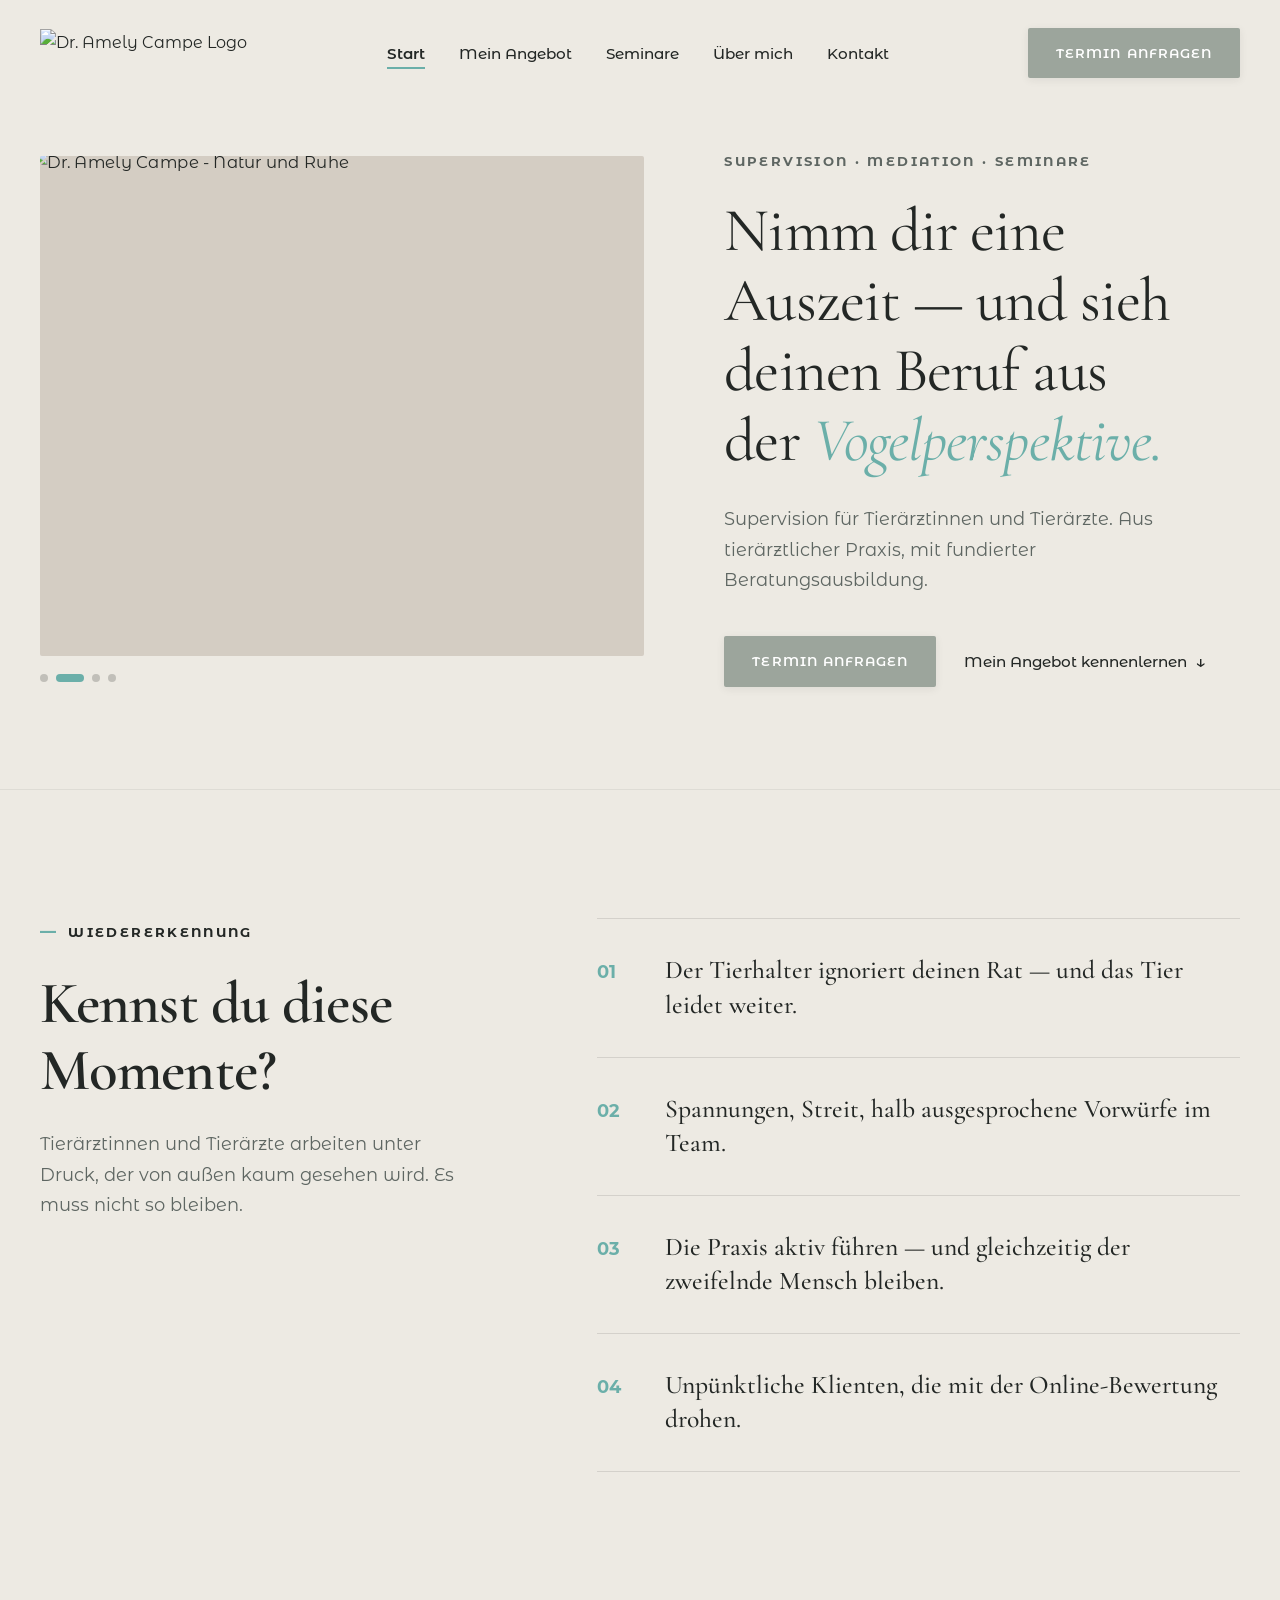
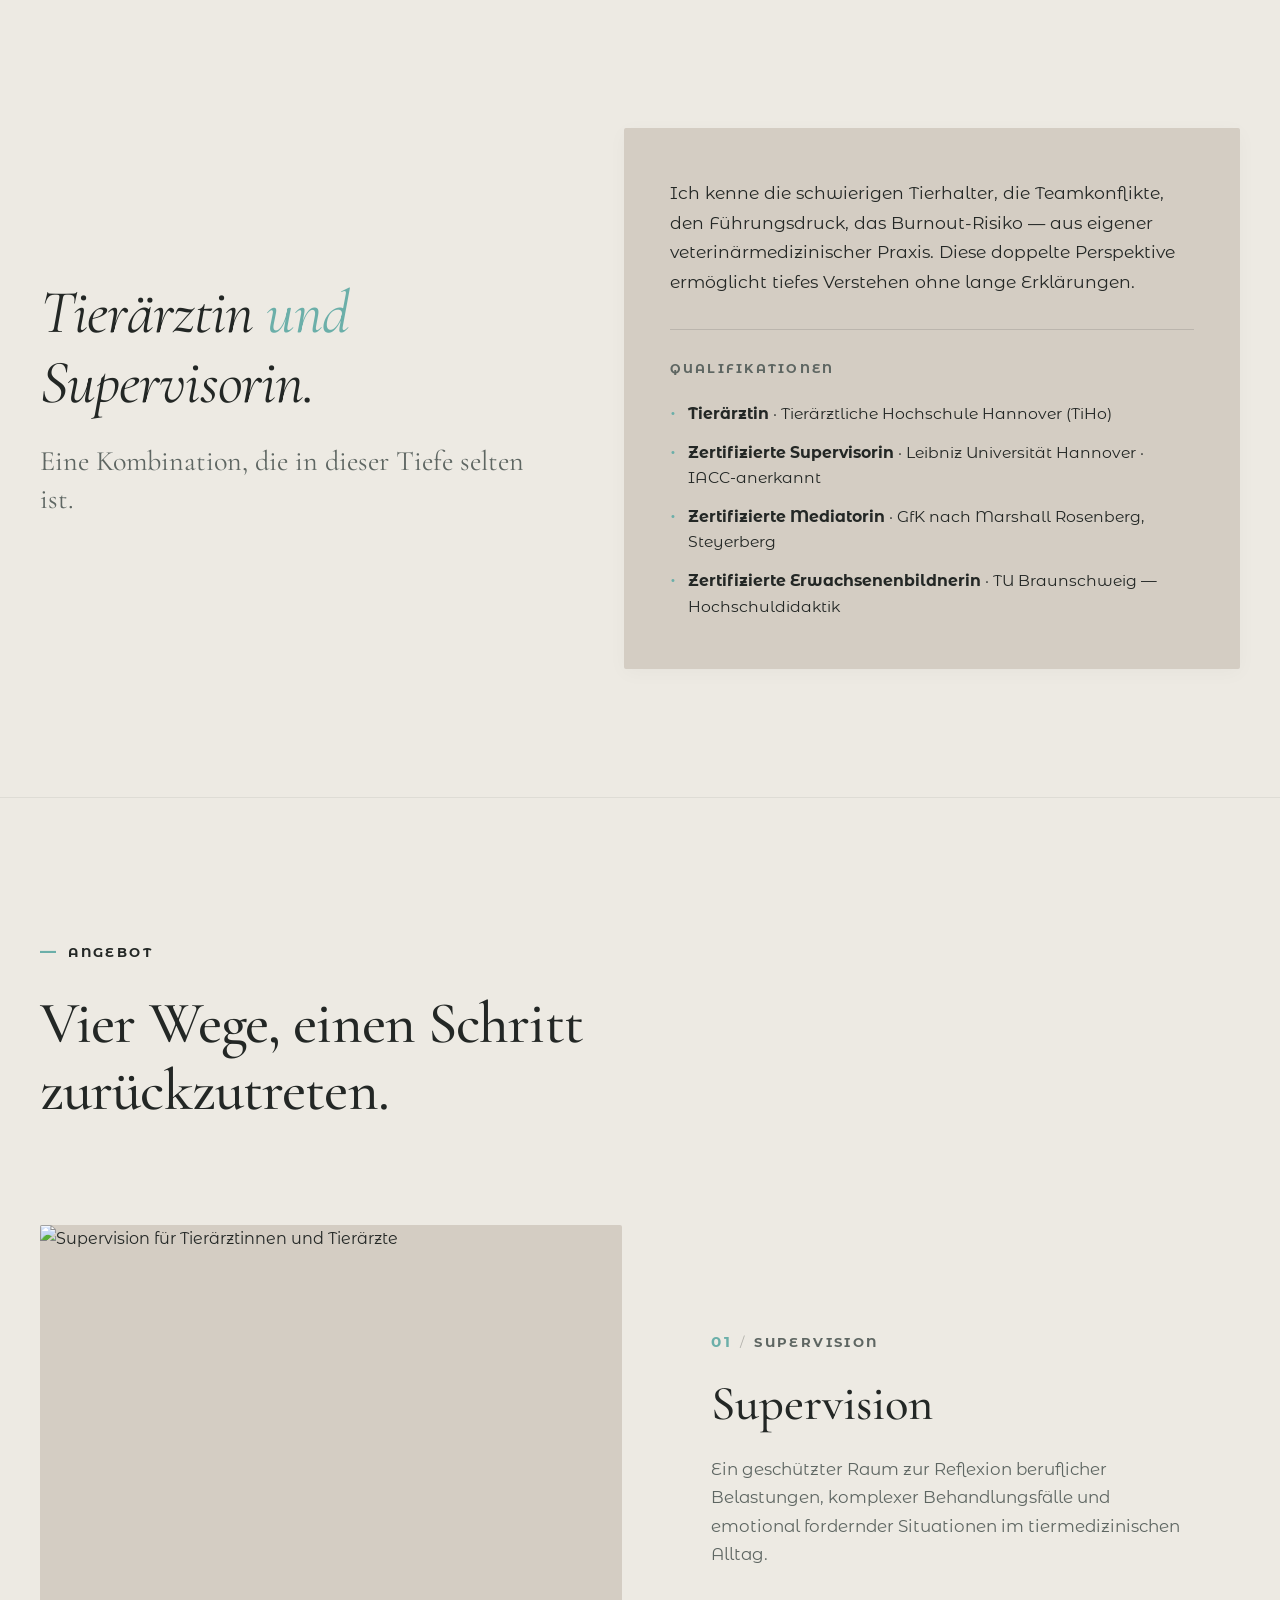
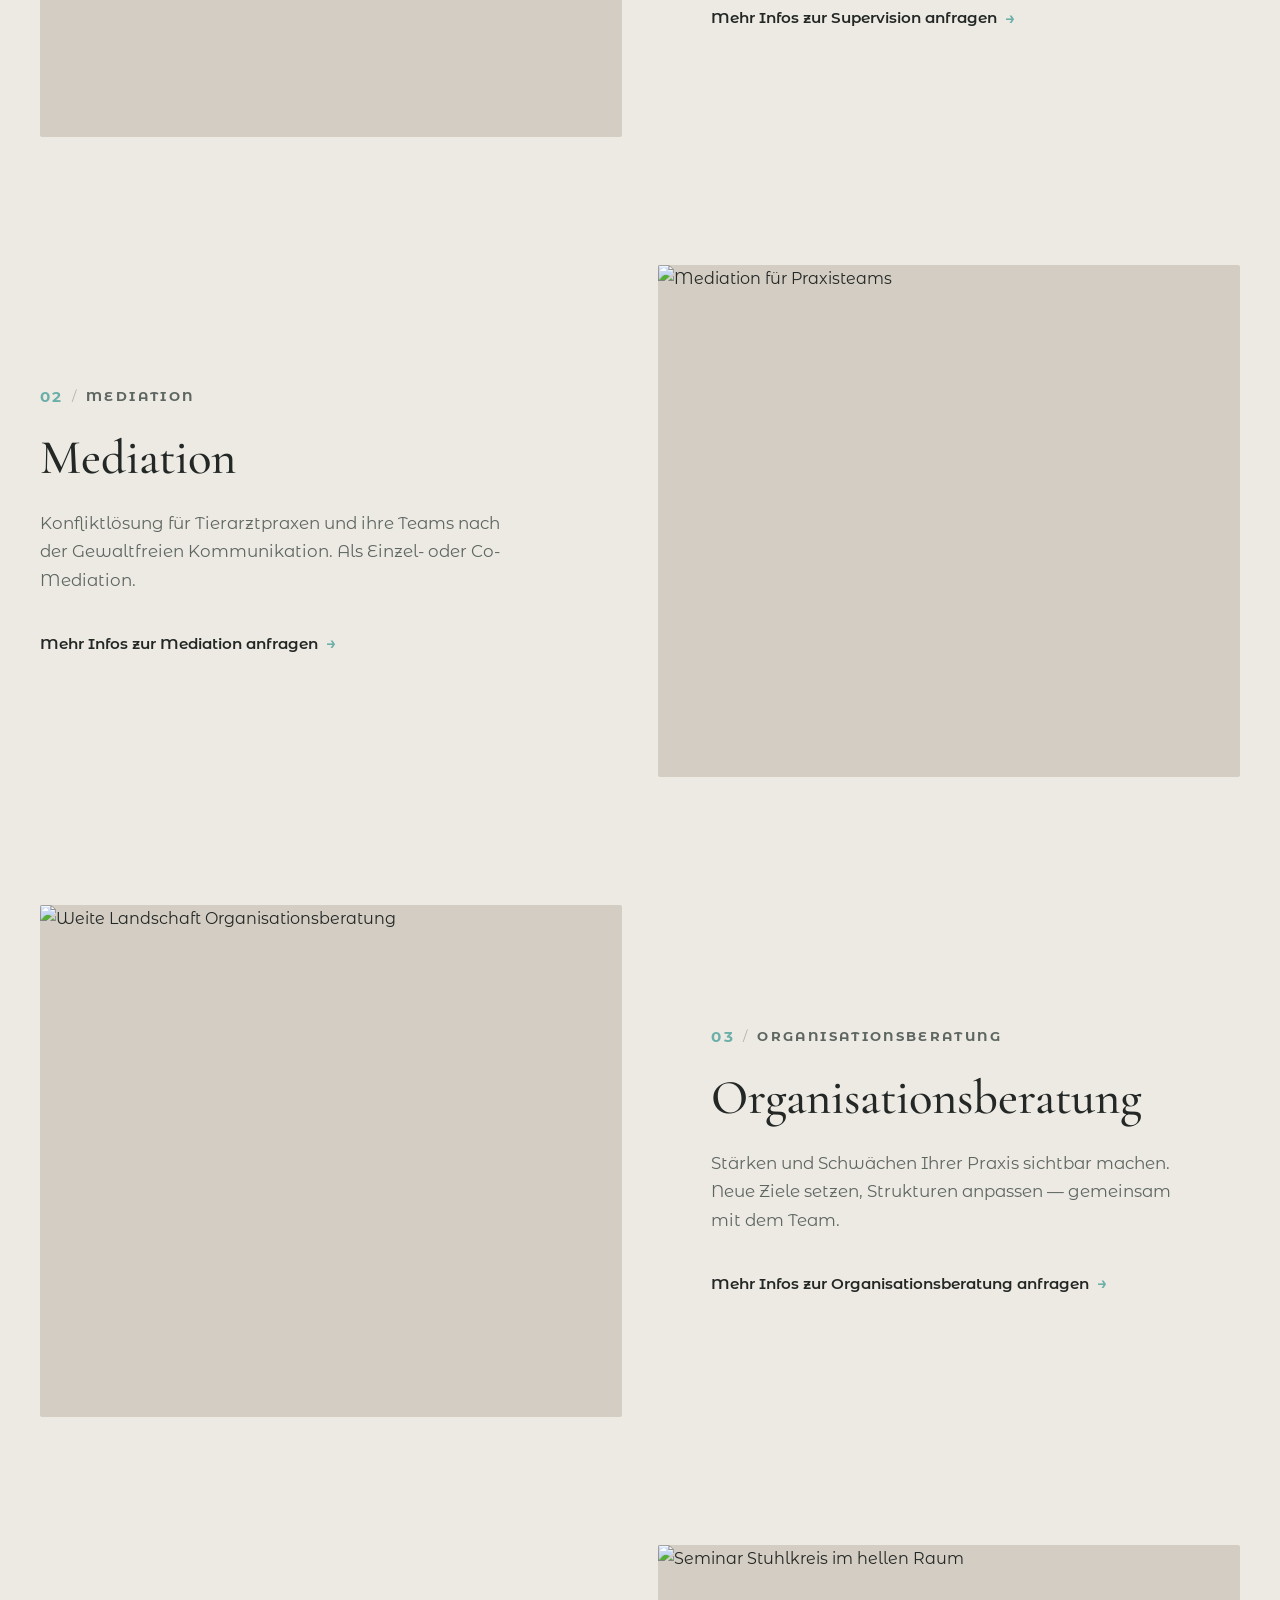
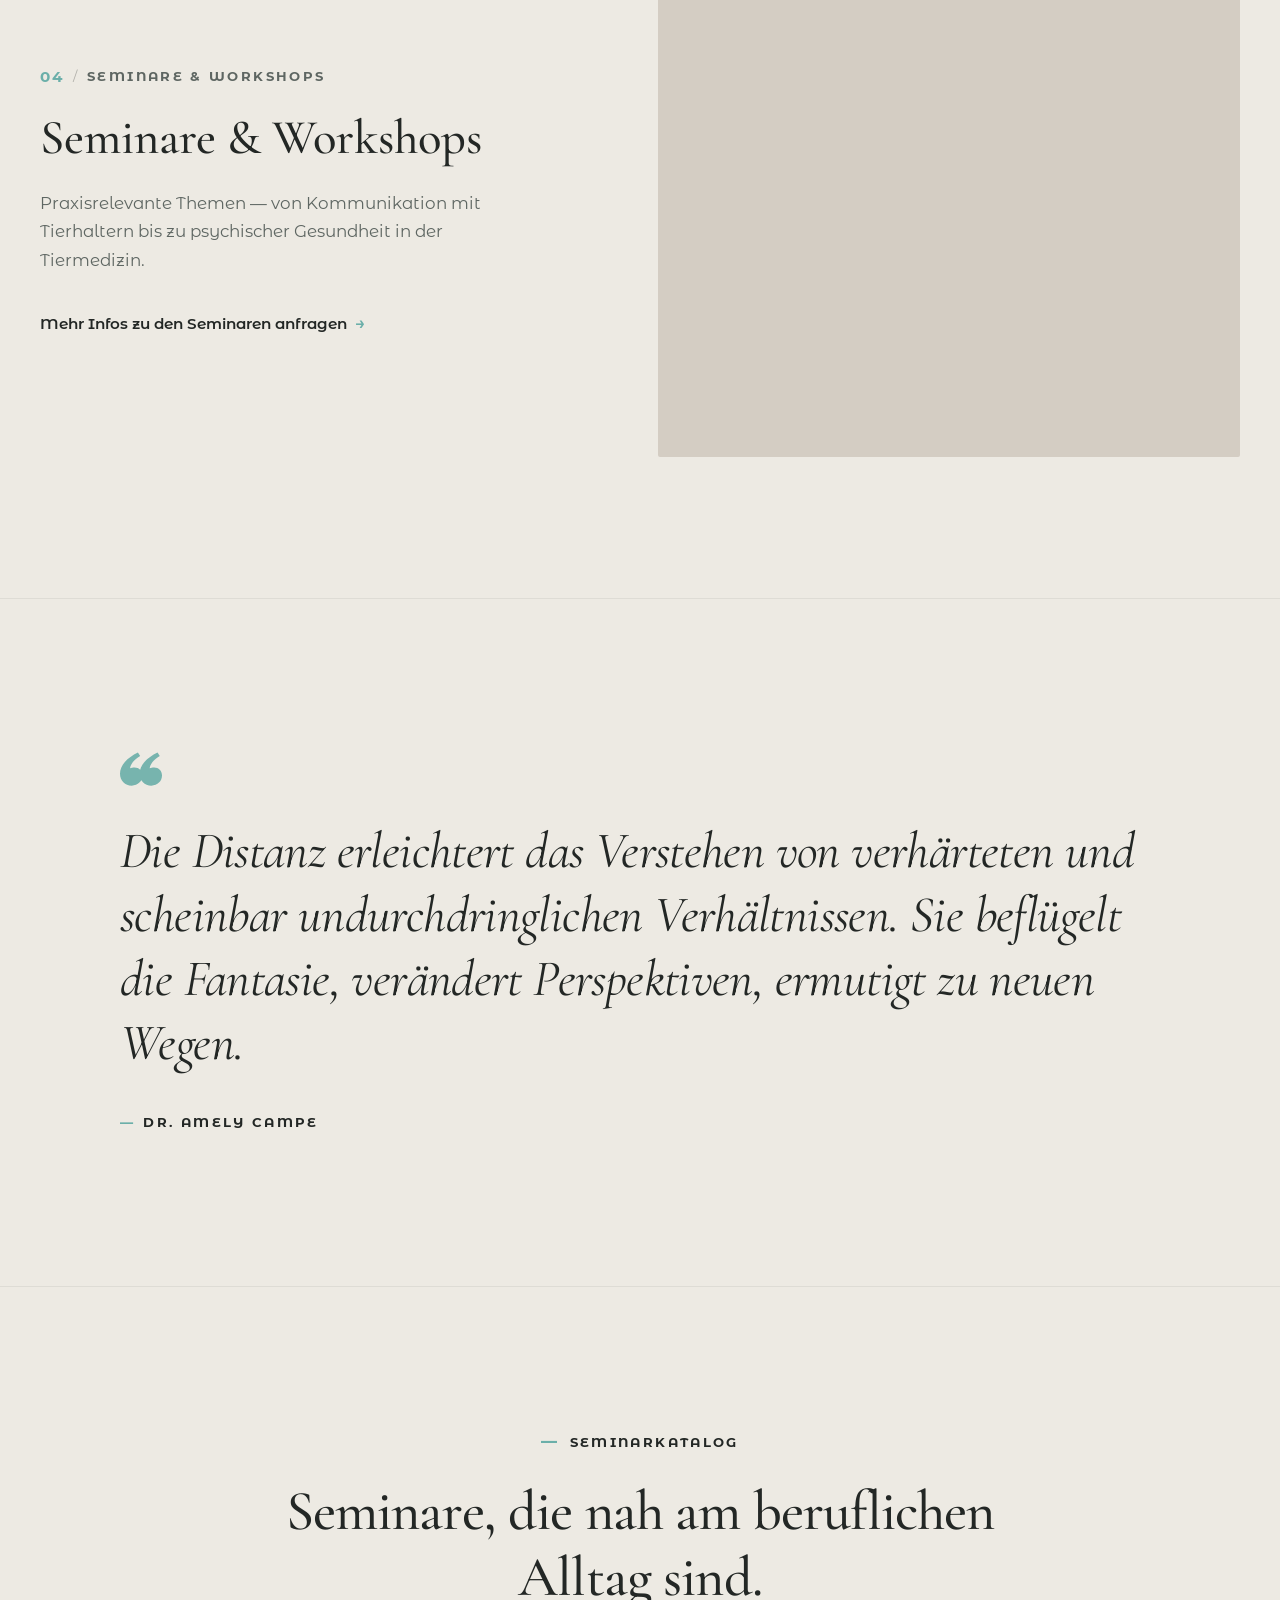
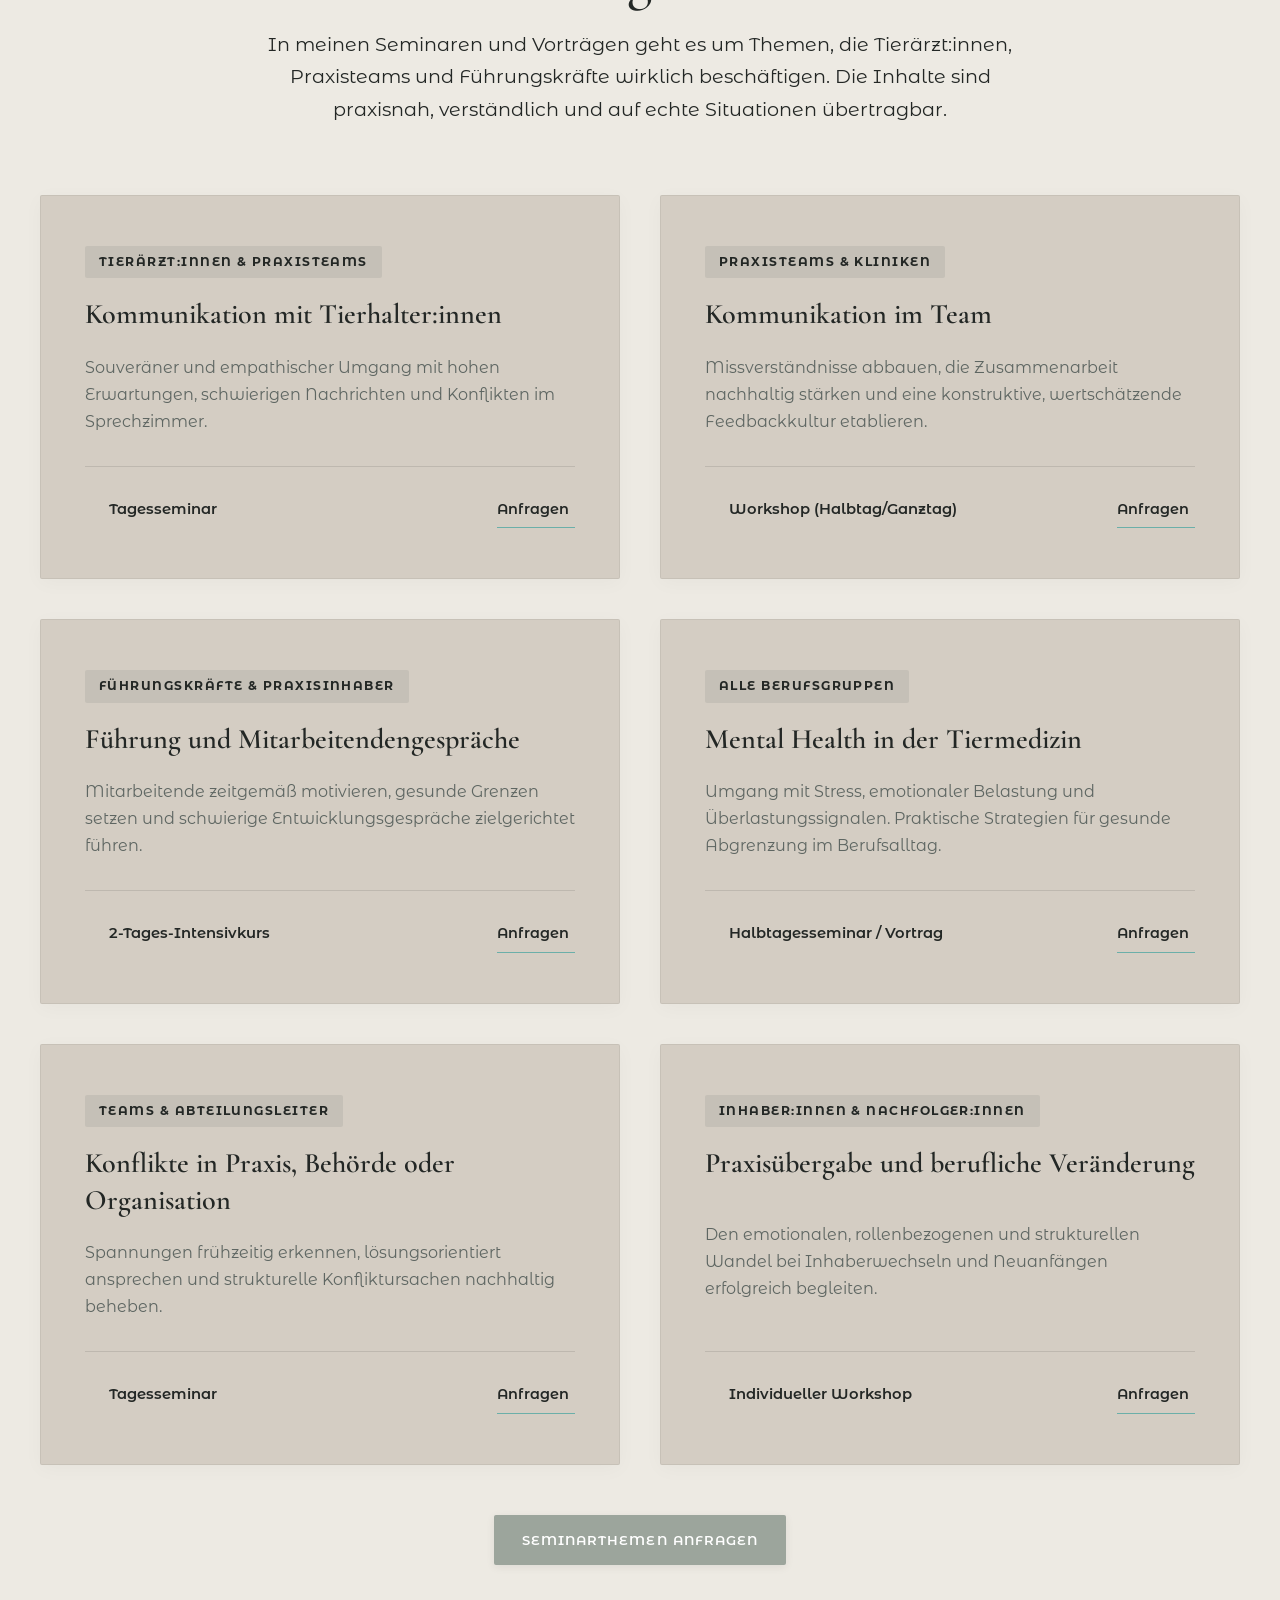
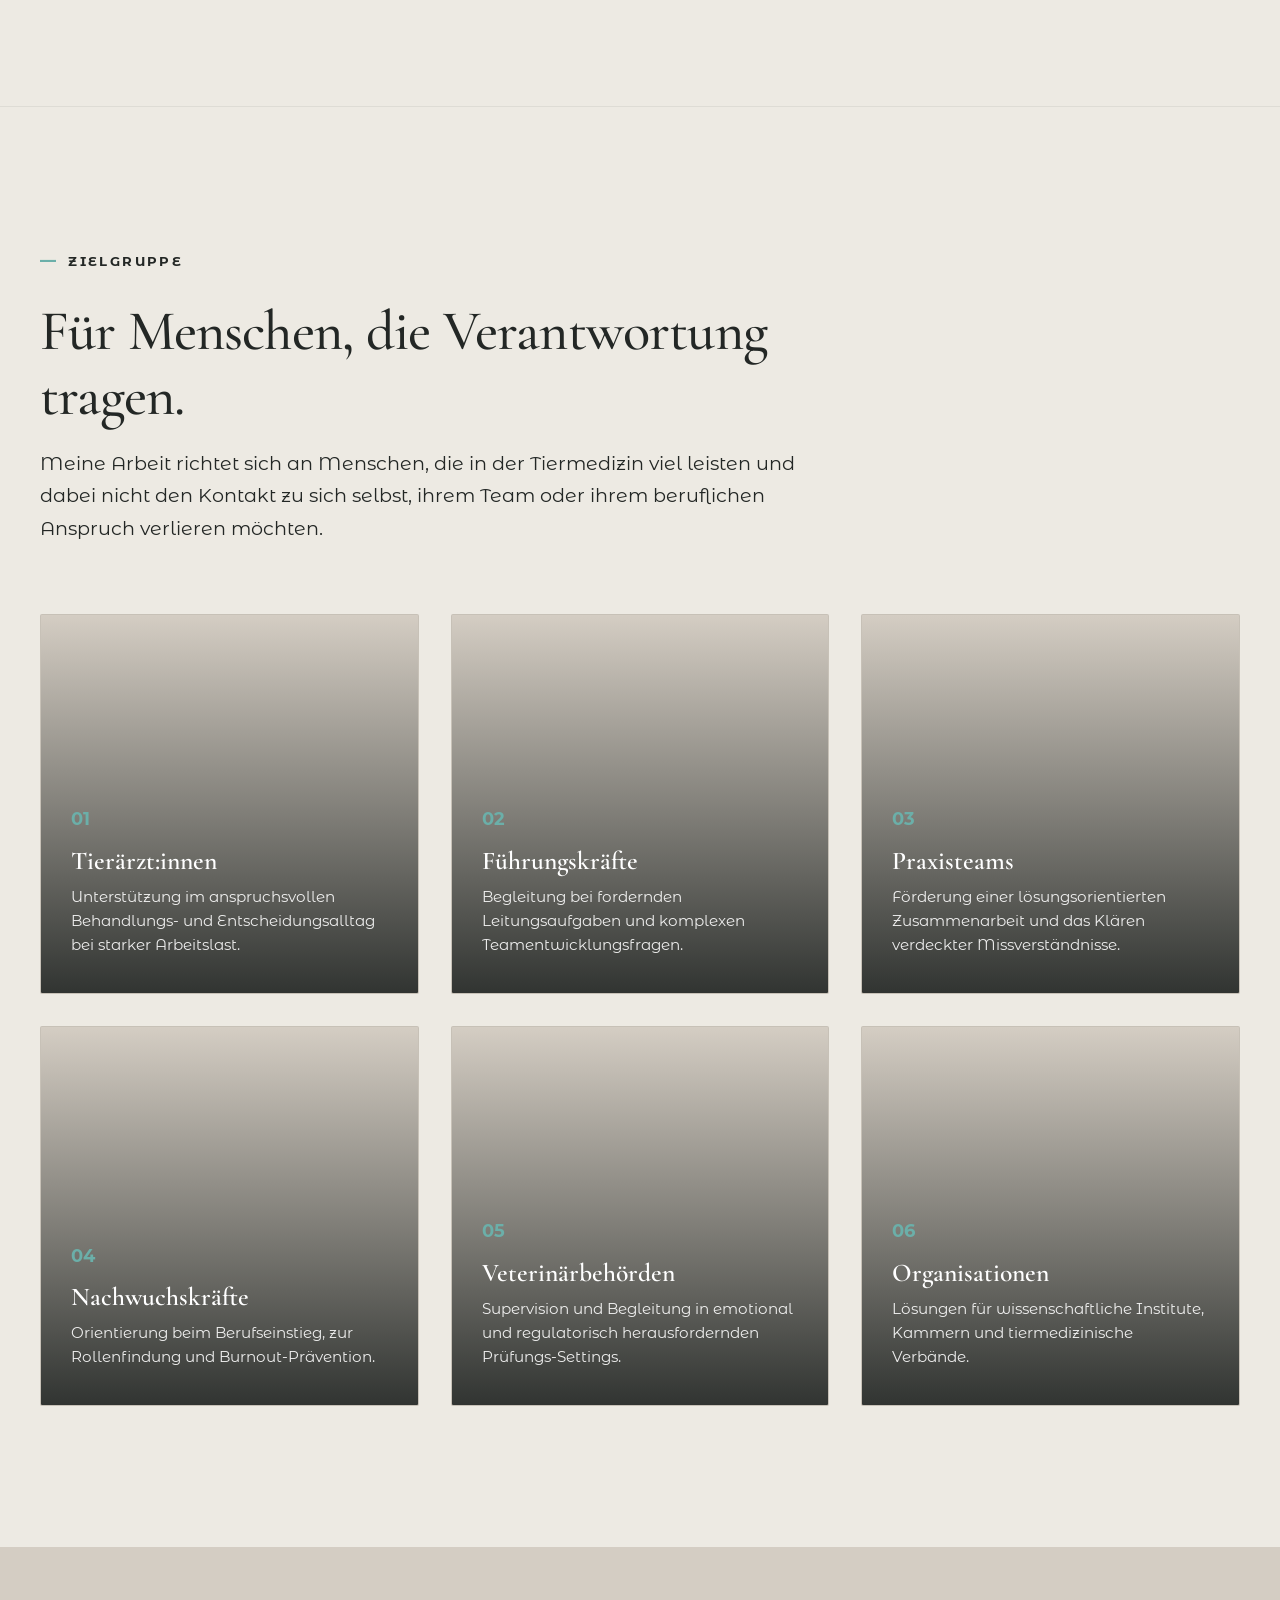
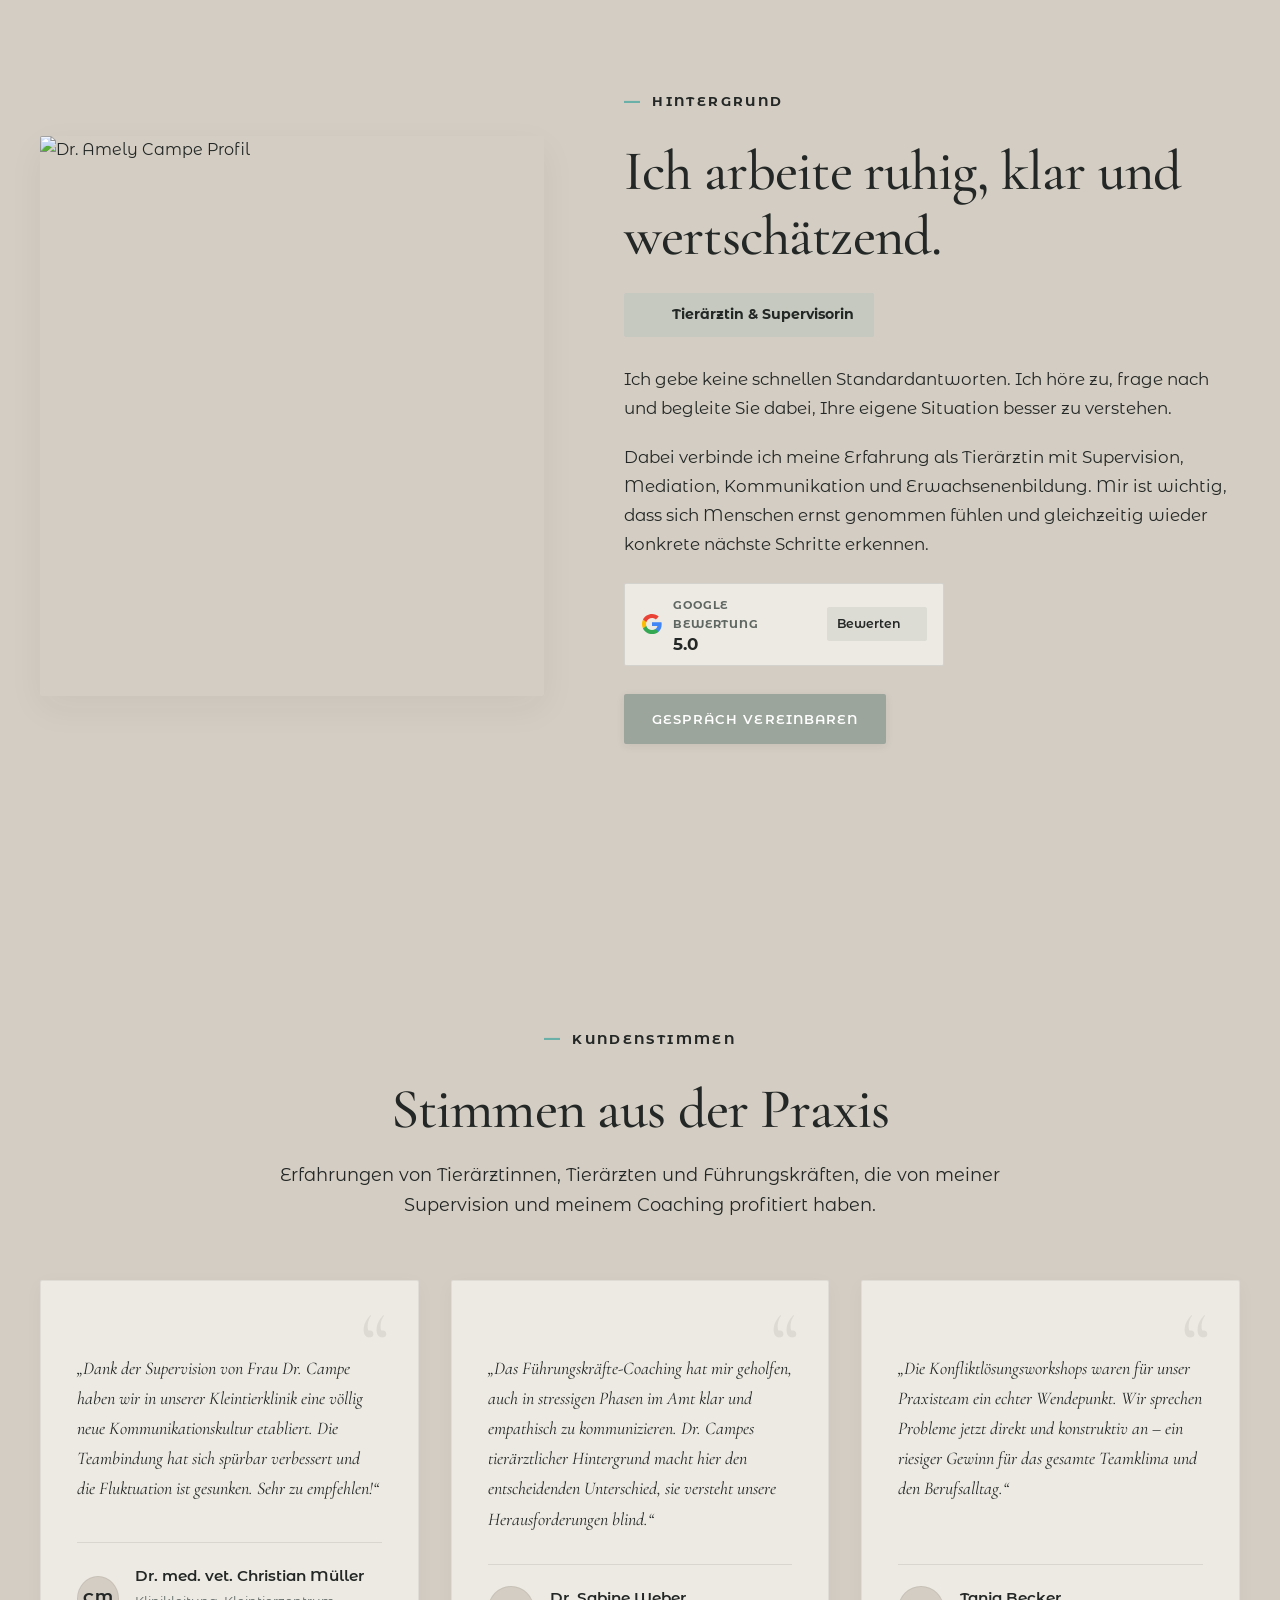
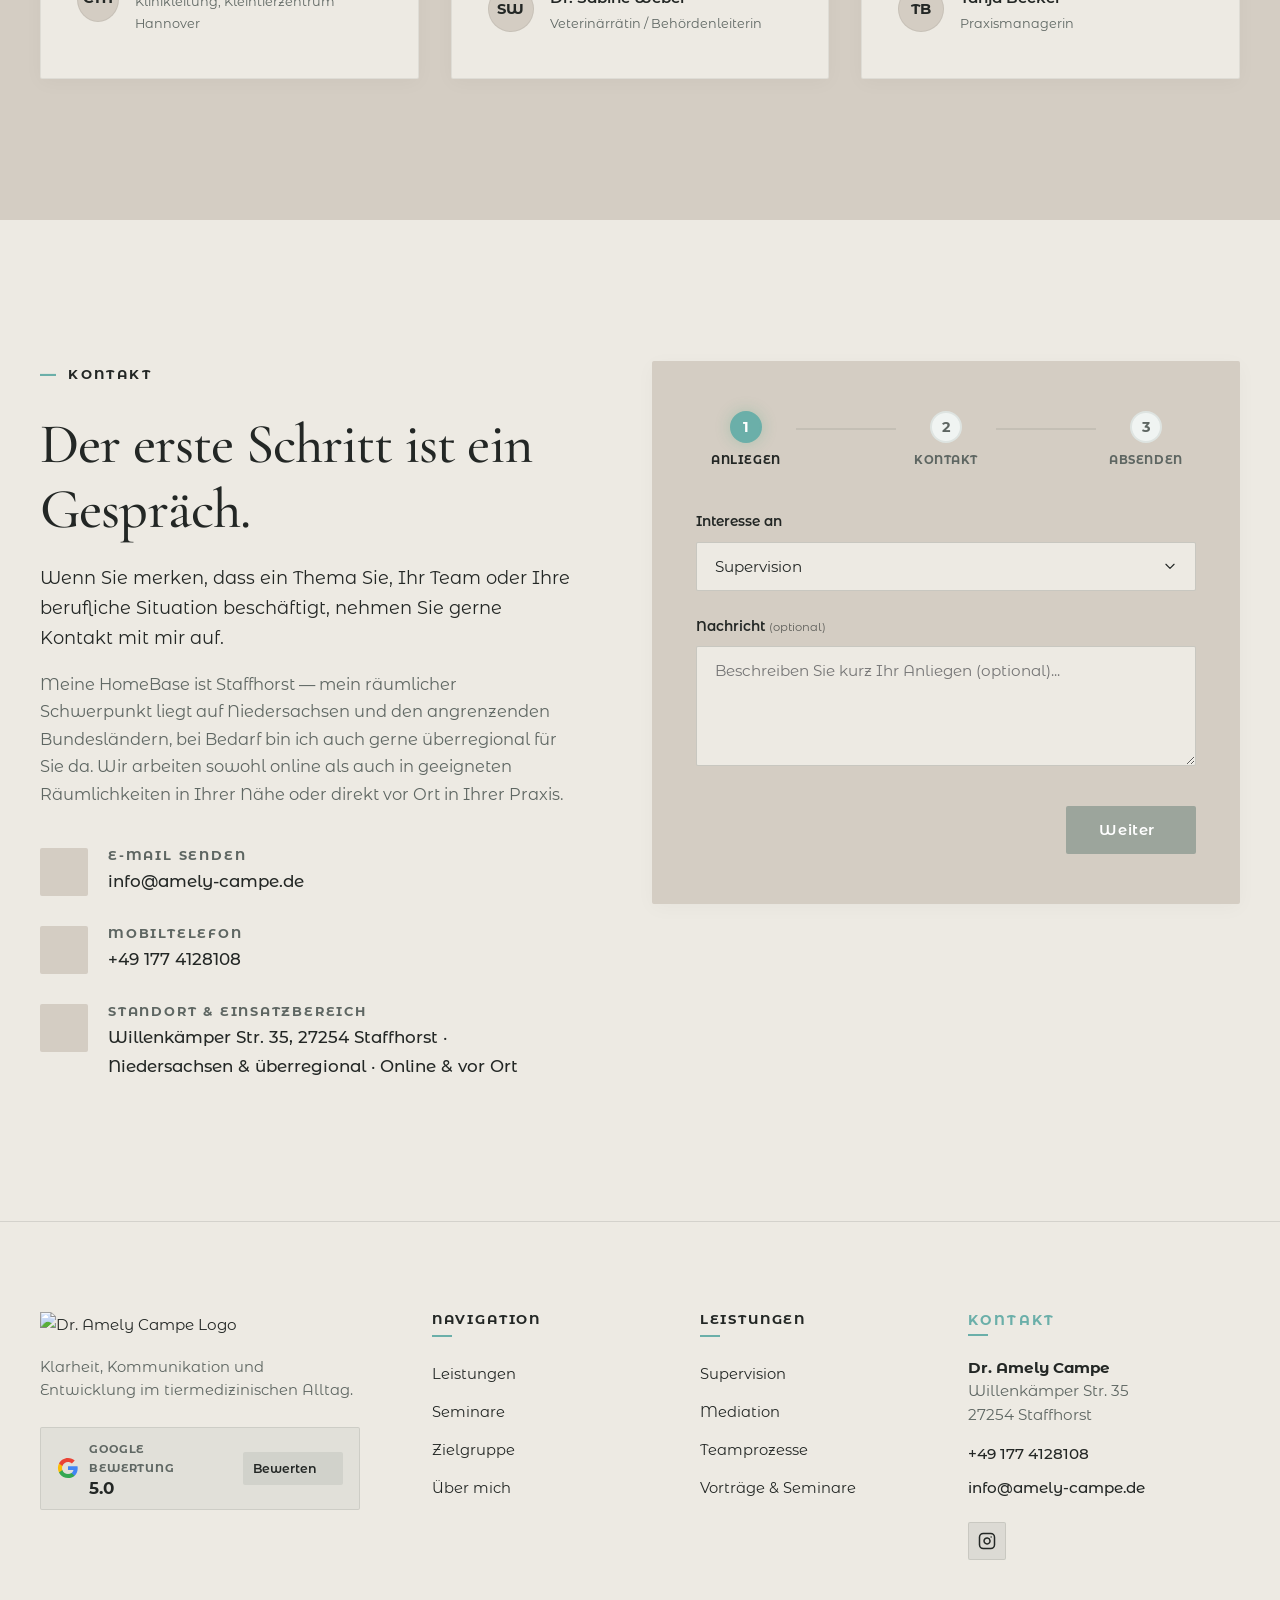
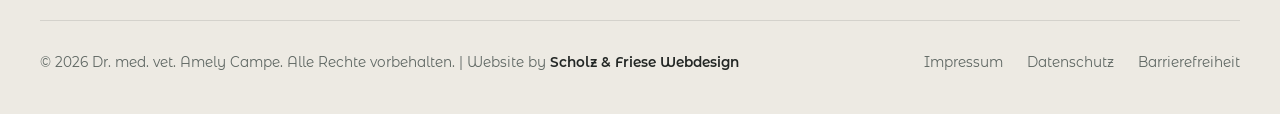
==== commit 175eb40e: "Update Hero slideshow with Vogelperspektive R2 images, editorial services layout, quote section, and" ====
--- a/index.html
+++ b/index.html
@@ -47,8 +47,7 @@
             
             <ul class="nav-menu" id="navMenu">
                 <li><a href="#home" class="nav-link active" id="navLinkStart">Start</a></li>
-                <li><a href="#services" class="nav-link" id="navLinkSupervision">Supervision</a></li>
-                <li><a href="#services" class="nav-link" id="navLinkMediation">Mediation</a></li>
+                <li><a href="#services" class="nav-link" id="navLinkServices">Mein Angebot</a></li>
                 <li><a href="#seminare" class="nav-link" id="navLinkSeminars">Seminare</a></li>
                 <li><a href="#about" class="nav-link" id="navLinkAbout">Über mich</a></li>
                 <li><a href="#contact" class="nav-link" id="navLinkContact">Kontakt</a></li>
@@ -63,19 +62,30 @@
 
     <main id="mainContent">
         
-        <!-- HERO SECTION (SCREENSHOT 1) -->
+        <!-- HERO SECTION (SCREENSHOT 1 WITH 4-SLIDE SMOOTH SLIDESHOW) -->
         <section class="section hero-section" id="home">
             <div class="container hero-grid">
-                <!-- Left: Aerial Landscape Photo with Slider Dots -->
+                <!-- Left: Slideshow with 4 Images & Interactive Indicator -->
                 <div class="hero-image-col reveal" id="heroImageContainer">
-                    <div class="hero-img-container" id="heroImageWrapper">
-                        <img src="https://images.unsplash.com/photo-1500382017468-9049fed747ef?auto=format&fit=crop&w=1200&q=80" alt="Weite Landschaft aus der Vogelperspektive" id="heroLandscapeImg" class="hero-landscape-img">
+                    <div class="hero-slider-wrapper" id="heroSlider">
+                        <div class="hero-slide active" data-slide="0">
+                            <img src="https://pub-b33108412309406a9a941ddc51e9a5b9.r2.dev/dr-amely-campe/Vogelperspektive/pexels-jan-solance-328305885-17865896_ergebnis.webp" alt="Dr. Amely Campe - Vogelperspektive und Weite" class="hero-slide-img">
+                        </div>
+                        <div class="hero-slide" data-slide="1">
+                            <img src="https://pub-b33108412309406a9a941ddc51e9a5b9.r2.dev/dr-amely-campe/Vogelperspektive/pexels-markusspiske-92657_ergebnis.webp" alt="Dr. Amely Campe - Natur und Ruhe" class="hero-slide-img">
+                        </div>
+                        <div class="hero-slide" data-slide="2">
+                            <img src="https://pub-b33108412309406a9a941ddc51e9a5b9.r2.dev/dr-amely-campe/Vogelperspektive/pexels-viktor-svabik-1268767731-23844513_ergebnis.webp" alt="Dr. Amely Campe - Perspektivwechsel" class="hero-slide-img">
+                        </div>
+                        <div class="hero-slide" data-slide="3">
+                            <img src="https://pub-b33108412309406a9a941ddc51e9a5b9.r2.dev/dr-amely-campe/photo-1500382017468-9049fed747ef_ergebnis.webp" alt="Dr. Amely Campe - Weite Landschaft" class="hero-slide-img">
+                        </div>
                     </div>
                     <div class="slider-indicator" id="sliderDots">
-                        <span class="dot active"></span>
-                        <span class="dot"></span>
-                        <span class="dot"></span>
-                        <span class="dot"></span>
+                        <button class="dot active" data-index="0" aria-label="Slide 1"></button>
+                        <button class="dot" data-index="1" aria-label="Slide 2"></button>
+                        <button class="dot" data-index="2" aria-label="Slide 3"></button>
+                        <button class="dot" data-index="3" aria-label="Slide 4"></button>
                     </div>
                 </div>
 
@@ -178,52 +188,136 @@
             </div>
         </section>
 
-        <!-- SERVICES SECTION -->
+        <!-- SERVICES / ANGEBOT SECTION (SCREENSHOTS 1-4) -->
         <section class="section services-section" id="services">
             <div class="container">
-                <div class="services-header reveal" id="servicesHeader">
-                    <span class="eyebrow" id="servicesEyebrow">Mein Angebot</span>
-                    <h2 id="servicesTitle">Wobei ich Sie begleite</h2>
-                </div>
-                
-                <div class="services-grid stagger-container" id="servicesGrid">
-                    
-                    <div class="service-card" id="serviceSupervision">
-                        <div class="service-top">
-                            <div class="service-icon"><i data-lucide="eye"></i></div>
-                            <h3>Supervision</h3>
-                            <p>Für Situationen, die belasten, wiederkehren oder innerlich nachwirken.</p>
-                        </div>
-                        <a href="#contact" class="btn-text service-contact-link" data-service="supervision" id="linkSupervisionContact">Anfrage senden <i data-lucide="arrow-right"></i></a>
-                    </div>
-                    
-                    <div class="service-card" id="serviceMediation">
-                        <div class="service-top">
-                            <div class="service-icon"><i data-lucide="users"></i></div>
-                            <h3>Mediation</h3>
-                            <p>Für Konflikte, die geklärt werden wollen, bevor sie die Zusammenarbeit dauerhaft erschweren.</p>
-                        </div>
-                        <a href="#contact" class="btn-text service-contact-link" data-service="mediation" id="linkMediationContact">Anfrage senden <i data-lucide="arrow-right"></i></a>
-                    </div>
-                    
-                    <div class="service-card" id="serviceTeamprozesse">
-                        <div class="service-top">
-                            <div class="service-icon"><i data-lucide="git-branch"></i></div>
-                            <h3>Teamprozesse</h3>
-                            <p>Für Praxen, Behörden und Organisationen, die wieder besser miteinander arbeiten möchten.</p>
-                        </div>
-                        <a href="#contact" class="btn-text service-contact-link" data-service="teamprozess" id="linkTeamprozesseContact">Anfrage senden <i data-lucide="arrow-right"></i></a>
-                    </div>
-                    
-                    <div class="service-card" id="serviceSeminare">
-                        <div class="service-top">
-                            <div class="service-icon"><i data-lucide="book-open"></i></div>
-                            <h3>Seminare & Vorträge</h3>
-                            <p>Für Kommunikation, Führung, Mental Health und die besonderen Herausforderungen der Tiermedizin.</p>
-                        </div>
-                        <a href="#contact" class="btn-text service-contact-link" data-service="seminar" id="linkSeminareAnchor">Anfrage senden <i data-lucide="arrow-right"></i></a>
-                    </div>
-                    
+                <!-- Section Header -->
+                <div class="services-main-header reveal" id="servicesHeader">
+                    <span class="eyebrow-dash" id="servicesEyebrow"><span class="dash">—</span> ANGEBOT</span>
+                    <h2 class="services-main-title" id="servicesTitle">
+                        Vier Wege, einen Schritt<br>
+                        zurückzutreten.
+                    </h2>
+                </div>
+                
+                <!-- 4 Alternating Pathway Rows -->
+                <div class="services-pathways-list" id="servicesList">
+                    
+                    <!-- 01: Supervision (Image Left, Content Right) -->
+                    <div class="service-pathway-row reveal" id="serviceSupervision">
+                        <div class="service-row-image">
+                            <div class="service-img-wrapper">
+                                <img src="https://pub-b33108412309406a9a941ddc51e9a5b9.r2.dev/dr-amely-campe/pexels-pinkpress-7343028_ergebnis.webp" alt="Supervision für Tierärztinnen und Tierärzte" class="service-img">
+                            </div>
+                        </div>
+                        <div class="service-row-content">
+                            <span class="service-item-eyebrow">
+                                <span class="item-num">01</span>
+                                <span class="slash">/</span>
+                                SUPERVISION
+                            </span>
+                            <h3 class="service-item-title">Supervision</h3>
+                            <p class="service-item-desc">
+                                Ein geschützter Raum zur Reflexion beruflicher Belastungen, komplexer Behandlungsfälle und emotional fordernder Situationen im tiermedizinischen Alltag.
+                            </p>
+                            <a href="#contact" class="service-detail-link service-contact-link" data-service="supervision" id="linkSupervisionContact">
+                                <span>Mehr Infos zur Supervision anfragen</span>
+                                <span class="arrow">→</span>
+                            </a>
+                        </div>
+                    </div>
+
+                    <!-- 02: Mediation (Content Left, Image Right) -->
+                    <div class="service-pathway-row reverse reveal" id="serviceMediation">
+                        <div class="service-row-content">
+                            <span class="service-item-eyebrow">
+                                <span class="item-num">02</span>
+                                <span class="slash">/</span>
+                                MEDIATION
+                            </span>
+                            <h3 class="service-item-title">Mediation</h3>
+                            <p class="service-item-desc">
+                                Konfliktlösung für Tierarztpraxen und ihre Teams nach der Gewaltfreien Kommunikation. Als Einzel- oder Co-Mediation.
+                            </p>
+                            <a href="#contact" class="service-detail-link service-contact-link" data-service="mediation" id="linkMediationContact">
+                                <span>Mehr Infos zur Mediation anfragen</span>
+                                <span class="arrow">→</span>
+                            </a>
+                        </div>
+                        <div class="service-row-image">
+                            <div class="service-img-wrapper">
+                                <img src="https://pub-b33108412309406a9a941ddc51e9a5b9.r2.dev/dr-amely-campe/pexels-valeriya-27969866_ergebnis.webp" alt="Mediation für Praxisteams" class="service-img">
+                            </div>
+                        </div>
+                    </div>
+
+                    <!-- 03: Organisationsberatung (Image Left, Content Right) -->
+                    <div class="service-pathway-row reveal" id="serviceOrganisationsberatung">
+                        <div class="service-row-image">
+                            <div class="service-img-wrapper">
+                                <img src="https://images.unsplash.com/photo-1500382017468-9049fed747ef?auto=format&fit=crop&w=1200&q=80" alt="Weite Landschaft Organisationsberatung" class="service-img">
+                            </div>
+                        </div>
+                        <div class="service-row-content">
+                            <span class="service-item-eyebrow">
+                                <span class="item-num">03</span>
+                                <span class="slash">/</span>
+                                ORGANISATIONSBERATUNG
+                            </span>
+                            <h3 class="service-item-title">Organisationsberatung</h3>
+                            <p class="service-item-desc">
+                                Stärken und Schwächen Ihrer Praxis sichtbar machen. Neue Ziele setzen, Strukturen anpassen — gemeinsam mit dem Team.
+                            </p>
+                            <a href="#contact" class="service-detail-link service-contact-link" data-service="teamprozess" id="linkTeamprozesseContact">
+                                <span>Mehr Infos zur Organisationsberatung anfragen</span>
+                                <span class="arrow">→</span>
+                            </a>
+                        </div>
+                    </div>
+
+                    <!-- 04: Seminare & Workshops (Content Left, Image Right) -->
+                    <div class="service-pathway-row reverse reveal" id="serviceSeminare">
+                        <div class="service-row-content">
+                            <span class="service-item-eyebrow">
+                                <span class="item-num">04</span>
+                                <span class="slash">/</span>
+                                SEMINARE & WORKSHOPS
+                            </span>
+                            <h3 class="service-item-title">Seminare & Workshops</h3>
+                            <p class="service-item-desc">
+                                Praxisrelevante Themen — von Kommunikation mit Tierhaltern bis zu psychischer Gesundheit in der Tiermedizin.
+                            </p>
+                            <a href="#contact" class="service-detail-link service-contact-link" data-service="seminar" id="linkSeminareAnchor">
+                                <span>Mehr Infos zu den Seminaren anfragen</span>
+                                <span class="arrow">→</span>
+                            </a>
+                        </div>
+                        <div class="service-row-image">
+                            <div class="service-img-wrapper">
+                                <img src="https://images.unsplash.com/photo-1517245386807-bb43f82c33c4?auto=format&fit=crop&w=1200&q=80" alt="Seminar Stuhlkreis im hellen Raum" class="service-img">
+                            </div>
+                        </div>
+                    </div>
+
+                </div>
+            </div>
+        </section>
+
+        <!-- PHILOSOPHY / STATEMENT QUOTE SECTION (SCREENSHOT) -->
+        <section class="section quote-section" id="philosophie">
+            <div class="container">
+                <div class="quote-container reveal" id="quoteContainer">
+                    <div class="quote-symbol" aria-hidden="true">
+                        <svg width="42" height="34" viewBox="0 0 48 38" fill="none" xmlns="http://www.w3.org/2000/svg">
+                            <path d="M13.44 38C5.76 38 0 32.32 0 24.32C0 14.72 8 6.08 20.48 0L23.04 4.16C15.68 8.32 12.16 13.76 11.52 18.24C12.8 17.6 14.72 17.28 16.64 17.28C21.76 17.28 25.6 20.8 25.6 26.56C25.6 32.96 20.48 38 13.44 38ZM35.84 38C28.16 38 22.4 32.32 22.4 24.32C22.4 14.72 30.4 6.08 42.88 0L45.44 4.16C38.08 8.32 34.56 13.76 33.92 18.24C35.2 17.6 37.12 17.28 39.04 17.28C44.16 17.28 48 20.8 48 26.56C48 32.96 42.88 38 35.84 38Z" fill="var(--color-accent-teal)"/>
+                        </svg>
+                    </div>
+                    <blockquote class="quote-statement">
+                        Die Distanz erleichtert das Verstehen von verhärteten und scheinbar undurchdringlichen Verhältnissen. Sie beflügelt die Fantasie, verändert Perspektiven, ermutigt zu neuen Wegen.
+                    </blockquote>
+                    <div class="quote-author-tag">
+                        <span class="dash">—</span> DR. AMELY CAMPE
+                    </div>
                 </div>
             </div>
         </section>
@@ -232,7 +326,7 @@
         <section class="section seminar-section" id="seminare">
             <div class="container">
                 <div class="seminar-header reveal" id="seminarTextWrapper">
-                    <span class="eyebrow" id="seminarEyebrow">Seminarkatalog</span>
+                    <span class="eyebrow-dash" id="seminarEyebrow"><span class="dash">—</span> SEMINARKATALOG</span>
                     <h2 id="seminarHeadline">Seminare, die nah am beruflichen Alltag sind.</h2>
                     <p class="lead" id="seminarLeadText" style="margin-top: 18px;">In meinen Seminaren und Vorträgen geht es um Themen, die Tierärzt:innen, Praxisteams und Führungskräfte wirklich beschäftigen. Die Inhalte sind praxisnah, verständlich und auf echte Situationen übertragbar.</p>
                 </div>
@@ -252,7 +346,7 @@
         <section class="section audience-section" id="audience">
             <div class="container">
                 <div class="audience-intro reveal" id="audienceIntro">
-                    <span class="eyebrow" id="audienceEyebrow">Zielgruppe</span>
+                    <span class="eyebrow-dash" id="audienceEyebrow"><span class="dash">—</span> ZIELGRUPPE</span>
                     <h2 id="audienceHeadline">Für Menschen, die Verantwortung tragen.</h2>
                     <p class="lead" id="audienceLeadText">Meine Arbeit richtet sich an Menschen, die in der Tiermedizin viel leisten und dabei nicht den Kontakt zu sich selbst, ihrem Team oder ihrem beruflichen Anspruch verlieren möchten.</p>
                 </div>
@@ -315,7 +409,7 @@
                 </div>
                 
                 <div class="about-content reveal" id="aboutTextWrapper">
-                    <span class="eyebrow" id="aboutEyebrow">Hintergrund</span>
+                    <span class="eyebrow-dash" id="aboutEyebrow"><span class="dash">—</span> HINTERGRUND</span>
                     <h2 id="aboutTitle">Ich arbeite ruhig, klar und wertschätzend.</h2>
                     <div class="experience-tag" id="experienceTag">
                         <i data-lucide="award"></i>
@@ -366,7 +460,7 @@
         <section class="section testimonials-section" id="testimonials">
             <div class="container">
                 <div class="testimonials-intro reveal">
-                    <span class="eyebrow">Kundenstimmen</span>
+                    <span class="eyebrow-dash"><span class="dash">—</span> KUNDENSTIMMEN</span>
                     <h2>Stimmen aus der Praxis</h2>
                     <p class="lead">Erfahrungen von Tierärztinnen, Tierärzten und Führungskräften, die von meiner Supervision und meinem Coaching profitiert haben.</p>
                 </div>
@@ -445,13 +539,13 @@
         </section>
 
         <!-- CONTACT SECTION -->
-        <section class="section" id="contact">
+        <section class="section contact-section" id="contact">
             <div class="container grid-2 contact-grid">
                 <div class="contact-info reveal" id="contactInfoWrapper">
-                    <span class="eyebrow" id="contactEyebrow">Kontakt</span>
+                    <span class="eyebrow-dash" id="contactEyebrow"><span class="dash">—</span> KONTAKT</span>
                     <h2 id="contactTitle">Der erste Schritt ist ein Gespräch.</h2>
-                    <p class="lead" id="contactLeadText">Wenn Sie merken, dass ein Thema Sie, Ihr Team oder Ihre berufliche Situation beschäftigt, nehmen Sie gerne kontakt mit mir auf.</p>
-                    <p id="contactBodyText">Gemeinsam klären wir, welches Format passend ist: Einzelgespräch, Supervision, Mediation, Teamprozess, Seminar oder Vortrag.</p>
+                    <p class="lead" id="contactLeadText">Wenn Sie merken, dass ein Thema Sie, Ihr Team oder Ihre berufliche Situation beschäftigt, nehmen Sie gerne Kontakt mit mir auf.</p>
+                    <p id="contactBodyText">Meine HomeBase ist Staffhorst — mein räumlicher Schwerpunkt liegt auf Niedersachsen und den angrenzenden Bundesländern, bei Bedarf bin ich auch gerne überregional für Sie da. Wir arbeiten sowohl online als auch in geeigneten Räumlichkeiten in Ihrer Nähe oder direkt vor Ort in Ihrer Praxis.</p>
                     
                     <div class="contact-method-list" id="contactMethods">
                         <div class="contact-method-item" id="methodEmail">
@@ -465,16 +559,16 @@
                         <div class="contact-method-item" id="methodPhone">
                             <div class="contact-method-icon"><i data-lucide="phone"></i></div>
                             <div class="contact-method-content">
-                                <h4>Telefonische Anfrage</h4>
-                                <a href="tel:+495111234567" id="linkPhone">+49 (0) 511 / 1234567</a>
+                                <h4>Mobiltelefon</h4>
+                                <a href="tel:+491774128108" id="linkPhone">+49 177 4128108</a>
                             </div>
                         </div>
                         
                         <div class="contact-method-item" id="methodLocation">
                             <div class="contact-method-icon"><i data-lucide="map-pin"></i></div>
                             <div class="contact-method-content">
-                                <h4>Räumlichkeiten</h4>
-                                <span>Hannover / Online / Vor Ort in Ihrer Praxis</span>
+                                <h4>Standort & Einsatzbereich</h4>
+                                <span>Willenkämper Str. 35, 27254 Staffhorst · Niedersachsen & überregional · Online & vor Ort</span>
                             </div>
                         </div>
                     </div>
@@ -515,8 +609,8 @@
                                 </div>
                                 
                                 <div class="form-group" id="formGroupMessage">
-                                    <label for="message" class="form-label">Nachricht *</label>
-                                    <textarea id="message" class="form-control" placeholder="Beschreiben Sie kurz Ihr Anliegen..." required></textarea>
+                                    <label for="message" class="form-label">Nachricht <span style="font-size: 0.85em; opacity: 0.65; font-weight: normal;">(optional)</span></label>
+                                    <textarea id="message" class="form-control" placeholder="Beschreiben Sie kurz Ihr Anliegen (optional)..."></textarea>
                                 </div>
 
                                 <div class="form-nav-buttons">
@@ -632,35 +726,35 @@
                     </ul>
                 </div>
                 
-                <div class="footer-column" id="footerColContact">
-                    <h4>Kontakt</h4>
-                    <ul class="footer-contact-info">
-                        <li>
-                            <i data-lucide="user"></i>
-                            <span>PD Dr. med. vet. Amely Campe</span>
-                        </li>
-                        <li>
-                            <i data-lucide="award"></i>
-                            <span>Fachtierärztin für Epidemiologie</span>
-                        </li>
-                        <li>
-                            <i data-lucide="heart-handshake"></i>
-                            <span>Supervisorin & Mediatorin</span>
-                        </li>
-                        <li>
-                            <i data-lucide="map-pin"></i>
-                            <span>Hannover, Deutschland</span>
-                        </li>
-                        <li>
-                            <i data-lucide="phone"></i>
-                            <a href="tel:+495111234567">+49 (0) 511 / 1234567</a>
-                        </li>
-                    </ul>
+                <div class="footer-column footer-contact-col" id="footerColContact">
+                    <h4 class="footer-contact-heading">KONTAKT</h4>
+                    <div class="footer-contact-block">
+                        <p class="footer-contact-address">
+                            <span class="footer-contact-name">Dr. Amely Campe</span><br>
+                            Willenkämper Str. 35<br>
+                            27254 Staffhorst
+                        </p>
+                        <p class="footer-contact-phone">
+                            <a href="tel:+491774128108">+49 177 4128108</a>
+                        </p>
+                        <p class="footer-contact-email">
+                            <a href="mailto:info@amely-campe.de">info@amely-campe.de</a>
+                        </p>
+                        <div class="footer-social-row">
+                            <a href="https://www.instagram.com/amelycampe_supervision/" target="_blank" rel="noopener noreferrer" class="social-icon-btn" aria-label="Instagram" id="footerInstaLink">
+                                <svg width="20" height="20" viewBox="0 0 24 24" fill="none" stroke="currentColor" stroke-width="2" stroke-linecap="round" stroke-linejoin="round">
+                                    <rect x="2" y="2" width="20" height="20" rx="5" ry="5"></rect>
+                                    <path d="M16 11.37A4 4 0 1 1 12.63 8 4 4 0 0 1 16 11.37z"></path>
+                                    <line x1="17.5" y1="6.5" x2="17.51" y2="6.5"></line>
+                                </svg>
+                            </a>
+                        </div>
+                    </div>
                 </div>
             </div>
             
             <div class="footer-bottom" id="footerBottomWrapper">
-                <p class="copyright" id="copyrightText">&copy; 2026 Dr. med. vet. Amely Campe. Alle Rechte vorbehalten.</p>
+                <p class="copyright" id="copyrightText">&copy; 2026 Dr. med. vet. Amely Campe. Alle Rechte vorbehalten. | Website by <a href="https://scholz-friese-webdesign.de/" target="_blank" rel="noopener" class="agency-link">Scholz &amp; Friese Webdesign</a></p>
                 <div class="footer-bottom-links" id="footerLegalLinks">
                     <a href="impressum.html" class="footer-bottom-link" id="footerLinkImpressum">Impressum</a>
                     <a href="datenschutz.html" class="footer-bottom-link" id="footerLinkDatenschutz">Datenschutz</a>
--- a/css/style.css
+++ b/css/style.css
@@ -107,25 +107,27 @@
 h1, h2, h3, h4 {
     font-family: var(--font-serif);
     font-weight: 500;
-    line-height: 1.2;
+    line-height: 1.18;
     color: var(--color-anthrazit);
 }
 
 h1 {
-    font-size: clamp(2.6rem, 5.2vw, 4.4rem);
+    font-size: clamp(2.8rem, 5.2vw, 4.6rem);
     letter-spacing: -0.015em;
     font-weight: 400;
 }
 
 h2 {
-    font-size: clamp(2.1rem, 3.8vw, 3.2rem);
-    letter-spacing: -0.01em;
-    font-weight: 400;
+    font-size: clamp(2.6rem, 4.4vw, 3.8rem);
+    letter-spacing: -0.015em;
+    font-weight: 500;
+    line-height: 1.16;
 }
 
 h3 {
-    font-size: clamp(1.35rem, 2.2vw, 1.85rem);
-    font-weight: 500;
+    font-size: clamp(1.55rem, 2.4vw, 2.05rem);
+    font-weight: 600;
+    line-height: 1.25;
 }
 
 p {
@@ -135,8 +137,8 @@
 }
 
 p.lead {
-    font-size: clamp(1.05rem, 1.4vw, 1.25rem);
-    line-height: 1.65;
+    font-size: clamp(1.1rem, 1.5vw, 1.3rem);
+    line-height: 1.68;
     color: var(--color-text-dark);
     font-weight: 400;
 }
@@ -308,31 +310,32 @@
 /* --- EYEBROWS / SUBHEADS --- */
 .eyebrow {
     font-family: var(--font-main);
-    font-size: 0.78rem;
+    font-size: 0.82rem;
     text-transform: uppercase;
-    letter-spacing: 0.16em;
-    font-weight: 600;
+    letter-spacing: 0.18em;
+    font-weight: 700;
     color: var(--color-text-muted);
-    margin-bottom: 18px;
+    margin-bottom: 20px;
     display: inline-block;
 }
 
 .eyebrow-dash {
     font-family: var(--font-main);
-    font-size: 0.78rem;
+    font-size: 0.82rem;
     text-transform: uppercase;
-    letter-spacing: 0.16em;
-    font-weight: 600;
-    color: var(--color-text-muted);
-    margin-bottom: 22px;
+    letter-spacing: 0.18em;
+    font-weight: 700;
+    color: var(--color-anthrazit);
+    margin-bottom: 24px;
     display: inline-flex;
     align-items: center;
-    gap: 8px;
+    gap: 10px;
 }
 
 .eyebrow-dash .dash {
     color: var(--color-accent-teal);
     font-weight: 700;
+    font-size: 1rem;
 }
 
 /* --- HEADER & NAVIGATION --- */
@@ -460,24 +463,41 @@
     position: relative;
 }
 
-.hero-img-container {
+.hero-slider-wrapper {
+    position: relative;
     width: 100%;
-    height: clamp(380px, 42vw, 500px);
+    height: clamp(380px, 40vw, 500px);
+    border-radius: var(--radius-xs);
     overflow: hidden;
-    background-color: #d6d0c4;
-    border-radius: var(--radius-xs);
-}
-
-.hero-landscape-img {
+    background-color: var(--color-bg-schlamm);
+}
+
+.hero-slide {
+    position: absolute;
+    inset: 0;
+    opacity: 0;
+    visibility: hidden;
+    transition: opacity 1.2s cubic-bezier(0.4, 0, 0.2, 1), visibility 1.2s;
+    z-index: 1;
+}
+
+.hero-slide.active {
+    opacity: 1;
+    visibility: visible;
+    z-index: 2;
+}
+
+.hero-slide-img {
     width: 100%;
     height: 100%;
     object-fit: cover;
     object-position: center;
     display: block;
-    transition: transform 0.8s cubic-bezier(0.16, 1, 0.3, 1);
-}
-
-.hero-img-container:hover .hero-landscape-img {
+    transform: scale(1);
+    transition: transform 6s cubic-bezier(0.16, 1, 0.3, 1);
+}
+
+.hero-slide.active .hero-slide-img {
     transform: scale(1.03);
 }
 
@@ -490,12 +510,19 @@
 }
 
 .slider-indicator .dot {
-    width: 7px;
-    height: 7px;
+    width: 8px;
+    height: 8px;
     border-radius: 50%;
     background-color: rgba(35, 39, 37, 0.22);
     display: inline-block;
-    transition: all 0.3s ease;
+    border: none;
+    padding: 0;
+    cursor: pointer;
+    transition: all 0.4s cubic-bezier(0.16, 1, 0.3, 1);
+}
+
+.slider-indicator .dot:hover {
+    background-color: rgba(35, 39, 37, 0.45);
 }
 
 .slider-indicator .dot.active {
@@ -510,30 +537,30 @@
 
 .hero-eyebrow {
     font-family: var(--font-main);
-    font-size: 0.78rem;
-    font-weight: 600;
+    font-size: 0.82rem;
+    font-weight: 700;
     text-transform: uppercase;
-    letter-spacing: 0.16em;
+    letter-spacing: 0.18em;
     color: var(--color-text-muted);
     display: block;
-    margin-bottom: 22px;
+    margin-bottom: 24px;
 }
 
 .hero-title {
     font-family: var(--font-serif);
-    font-size: clamp(2.4rem, 4.4vw, 3.8rem);
-    line-height: 1.18;
+    font-size: clamp(2.8rem, 4.8vw, 4.4rem);
+    line-height: 1.14;
     font-weight: 400;
     color: var(--color-anthrazit);
-    margin-bottom: 26px;
+    margin-bottom: 28px;
 }
 
 .hero-subline {
     font-family: var(--font-main);
-    font-size: 1.05rem;
-    line-height: 1.65;
+    font-size: 1.12rem;
+    line-height: 1.7;
     color: var(--color-text-muted);
-    margin-bottom: 38px;
+    margin-bottom: 40px;
     max-width: 520px;
 }
 
@@ -565,19 +592,19 @@
 
 .wiedererkennung-title {
     font-family: var(--font-serif);
-    font-size: clamp(2.2rem, 3.8vw, 3.4rem);
-    line-height: 1.2;
-    font-weight: 500;
+    font-size: clamp(2.8rem, 4.6vw, 4.2rem);
+    line-height: 1.15;
+    font-weight: 600;
     color: var(--color-anthrazit);
     margin-bottom: 24px;
 }
 
 .wiedererkennung-lead {
     font-family: var(--font-main);
-    font-size: 1.05rem;
-    line-height: 1.65;
+    font-size: 1.12rem;
+    line-height: 1.7;
     color: var(--color-text-muted);
-    max-width: 420px;
+    max-width: 440px;
 }
 
 .wiedererkennung-right {
@@ -600,17 +627,17 @@
 
 .moment-num {
     font-family: var(--font-main);
-    font-size: 1.05rem;
-    font-weight: 600;
+    font-size: 1.12rem;
+    font-weight: 700;
     color: var(--color-accent-teal);
     letter-spacing: 0.05em;
 }
 
 .moment-text {
     font-family: var(--font-serif);
-    font-size: clamp(1.2rem, 1.8vw, 1.6rem);
+    font-size: clamp(1.35rem, 2vw, 1.85rem);
     font-weight: 500;
-    line-height: 1.38;
+    line-height: 1.35;
     color: var(--color-anthrazit);
     margin: 0;
 }
@@ -634,8 +661,9 @@
 
 .combination-title {
     font-family: var(--font-serif);
-    font-size: clamp(2.4rem, 4.4vw, 3.8rem);
-    line-height: 1.15;
+    font-size: clamp(2.8rem, 4.8vw, 4.4rem);
+    line-height: 1.14;
+    font-style: italic;
     font-weight: 400;
     color: var(--color-anthrazit);
     margin-bottom: 24px;
@@ -643,8 +671,8 @@
 
 .combination-lead {
     font-family: var(--font-serif);
-    font-size: clamp(1.25rem, 1.8vw, 1.6rem);
-    line-height: 1.45;
+    font-size: clamp(1.4rem, 2.2vw, 2.0rem);
+    line-height: 1.35;
     color: var(--color-text-muted);
     font-weight: 400;
 }
@@ -658,8 +686,8 @@
 
 .card-intro-text {
     font-family: var(--font-main);
-    font-size: 1.05rem;
-    line-height: 1.7;
+    font-size: 1.08rem;
+    line-height: 1.72;
     color: var(--color-anthrazit);
     margin-bottom: 32px;
 }
@@ -673,13 +701,13 @@
 
 .qualifications-eyebrow {
     font-family: var(--font-main);
-    font-size: 0.76rem;
+    font-size: 0.78rem;
     font-weight: 700;
     text-transform: uppercase;
-    letter-spacing: 0.16em;
+    letter-spacing: 0.18em;
     color: var(--color-text-muted);
     display: block;
-    margin-bottom: 20px;
+    margin-bottom: 22px;
 }
 
 .qualifications-list {
@@ -696,8 +724,8 @@
     align-items: baseline;
     gap: 12px;
     font-family: var(--font-main);
-    font-size: 0.95rem;
-    line-height: 1.55;
+    font-size: 0.98rem;
+    line-height: 1.6;
     color: var(--color-anthrazit);
 }
 
@@ -709,7 +737,7 @@
 }
 
 .qual-content strong {
-    font-weight: 600;
+    font-weight: 700;
     color: var(--color-anthrazit);
 }
 
@@ -724,69 +752,191 @@
     margin-bottom: 70px;
 }
 
-.services-header h2 {
+/* --- SERVICES / ANGEBOT SECTION (SCREENSHOTS 1-4) --- */
+.services-section {
+    background-color: var(--color-bg-greige);
+    padding: clamp(90px, 11vw, 150px) 0;
+    border-top: 1px solid var(--color-border-subtle);
+}
+
+.services-main-header {
+    text-align: left;
+    max-width: 720px;
+    margin-bottom: clamp(60px, 8vw, 100px);
+}
+
+.services-main-title {
     font-family: var(--font-serif);
-    font-size: clamp(2.2rem, 3.8vw, 3.2rem);
-    color: var(--color-anthrazit);
-}
-
-.services-grid {
+    font-size: clamp(2.8rem, 4.6vw, 4.2rem);
+    font-weight: 500;
+    line-height: 1.15;
+    color: var(--color-anthrazit);
+    letter-spacing: -0.015em;
+}
+
+.services-pathways-list {
+    display: flex;
+    flex-direction: column;
+    gap: clamp(80px, 10vw, 130px);
+}
+
+.service-pathway-row {
     display: grid;
-    grid-template-columns: repeat(2, 1fr);
-    gap: 40px;
-}
-
-.service-card {
+    grid-template-columns: 1.1fr 1fr;
+    gap: clamp(50px, 7vw, 90px);
+    align-items: center;
+}
+
+.service-pathway-row.reverse {
+    grid-template-columns: 1fr 1.1fr;
+}
+
+.service-row-image {
+    width: 100%;
+}
+
+.service-img-wrapper {
+    width: 100%;
+    height: clamp(380px, 40vw, 520px);
+    border-radius: var(--radius-xs);
+    overflow: hidden;
+    background-color: var(--color-bg-schlamm);
+}
+
+.service-img {
+    width: 100%;
+    height: 100%;
+    object-fit: cover;
+    object-position: center;
+    display: block;
+    transition: transform 0.8s cubic-bezier(0.16, 1, 0.3, 1);
+}
+
+.service-pathway-row:hover .service-img {
+    transform: scale(1.03);
+}
+
+.service-row-content {
+    padding: 10px 0;
+}
+
+.service-item-eyebrow {
+    font-family: var(--font-main);
+    font-size: 0.82rem;
+    font-weight: 700;
+    letter-spacing: 0.18em;
+    text-transform: uppercase;
+    color: var(--color-text-muted);
+    margin-bottom: 20px;
+    display: flex;
+    align-items: center;
+    gap: 8px;
+}
+
+.service-item-eyebrow .item-num {
+    color: var(--color-accent-teal);
+    font-weight: 700;
+    font-size: 0.95rem;
+}
+
+.service-item-eyebrow .slash {
+    color: rgba(35, 39, 37, 0.3);
+    font-weight: 400;
+}
+
+.service-item-title {
+    font-family: var(--font-serif);
+    font-size: clamp(2.4rem, 3.8vw, 3.4rem);
+    font-weight: 500;
+    color: var(--color-anthrazit);
+    line-height: 1.18;
+    margin-bottom: 22px;
+}
+
+.service-item-desc {
+    font-family: var(--font-main);
+    font-size: clamp(1.05rem, 1.3vw, 1.15rem);
+    line-height: 1.7;
+    color: var(--color-text-muted);
+    margin-bottom: 34px;
+    max-width: 480px;
+}
+
+.service-detail-link {
+    font-family: var(--font-main);
+    font-size: 0.95rem;
+    font-weight: 600;
+    color: var(--color-anthrazit);
+    display: inline-flex;
+    align-items: center;
+    gap: 8px;
+    text-decoration: none;
+    transition: var(--transition-fast);
+}
+
+.service-detail-link .arrow {
+    color: var(--color-accent-teal);
+    font-size: 1.1rem;
+    transition: transform 0.25s ease;
+    display: inline-block;
+}
+
+.service-detail-link:hover {
+    color: var(--color-accent-teal);
+}
+
+.service-detail-link:hover .arrow {
+    transform: translateX(5px);
+}
+
+/* --- PHILOSOPHY / STATEMENT QUOTE SECTION (SCREENSHOT) --- */
+.quote-section {
     background-color: var(--color-bg-greige);
-    padding: 50px 44px;
-    border-radius: var(--radius-xs);
-    border: 1px solid var(--color-border-subtle);
-    transition: var(--transition-smooth);
+    padding: clamp(90px, 12vw, 160px) 0;
+    border-top: 1px solid var(--color-border-subtle);
+    border-bottom: 1px solid var(--color-border-subtle);
+    position: relative;
+}
+
+.quote-container {
+    max-width: 1040px;
+    margin: 0 auto;
     display: flex;
     flex-direction: column;
-    justify-content: space-between;
-    box-shadow: var(--shadow-subtle);
-}
-
-.service-card:hover {
-    transform: translateY(-6px);
-    box-shadow: var(--shadow-hover);
-    border-color: var(--color-border-accent);
-}
-
-.service-icon {
-    width: 54px;
-    height: 54px;
-    border-radius: var(--radius-sm);
-    background-color: rgba(107, 175, 169, 0.15);
+    align-items: flex-start;
+}
+
+.quote-symbol {
+    margin-bottom: 24px;
+    opacity: 0.9;
+}
+
+.quote-statement {
+    font-family: var(--font-serif);
+    font-style: italic;
+    font-size: clamp(2.2rem, 4vw, 3.6rem);
+    line-height: 1.25;
+    color: var(--color-anthrazit);
+    letter-spacing: -0.012em;
+    margin: 0 0 36px 0;
+    font-weight: 400;
+}
+
+.quote-author-tag {
+    font-family: var(--font-main);
+    font-size: 0.82rem;
+    font-weight: 700;
+    letter-spacing: 0.18em;
+    text-transform: uppercase;
+    color: var(--color-anthrazit);
+    display: flex;
+    align-items: center;
+    gap: 8px;
+}
+
+.quote-author-tag .dash {
     color: var(--color-accent-teal);
-    display: flex;
-    align-items: center;
-    justify-content: center;
-    margin-bottom: 30px;
-    font-size: 1.4rem;
-    transition: var(--transition-smooth);
-}
-
-.service-card:hover .service-icon {
-    background-color: var(--color-accent-teal);
-    color: #FFFFFF;
-    transform: scale(1.06);
-}
-
-.service-card h3 {
-    font-family: var(--font-serif);
-    font-size: 1.6rem;
-    margin-bottom: 16px;
-    color: var(--color-anthrazit);
-}
-
-.service-card p {
-    font-family: var(--font-main);
-    font-size: 1rem;
-    line-height: 1.65;
-    color: var(--color-text-muted);
-    margin-bottom: 28px;
+    font-weight: 700;
 }
 
 /* --- DYNAMIC SEMINAR SECTION --- */
@@ -803,7 +953,8 @@
 
 .seminar-header h2 {
     font-family: var(--font-serif);
-    font-size: clamp(2.2rem, 3.8vw, 3.2rem);
+    font-size: clamp(2.6rem, 4.4vw, 3.8rem);
+    font-weight: 500;
     color: var(--color-anthrazit);
     margin-bottom: 18px;
 }
@@ -844,15 +995,16 @@
     border-radius: var(--radius-xs);
     font-family: var(--font-main);
     font-size: 0.76rem;
-    font-weight: 600;
-    letter-spacing: 0.08em;
+    font-weight: 700;
+    letter-spacing: 0.12em;
     text-transform: uppercase;
     margin-bottom: 18px;
 }
 
 .seminar-large-card h3 {
     font-family: var(--font-serif);
-    font-size: 1.55rem;
+    font-size: clamp(1.65rem, 2.2vw, 2.0rem);
+    font-weight: 600;
     color: var(--color-anthrazit);
     line-height: 1.3;
 }
@@ -860,9 +1012,9 @@
 .seminar-card-desc {
     font-family: var(--font-main);
     color: var(--color-text-muted);
-    font-size: 0.98rem;
+    font-size: 1rem;
     margin-bottom: 30px;
-    line-height: 1.65;
+    line-height: 1.68;
 }
 
 .seminar-card-footer {
@@ -880,7 +1032,7 @@
     color: var(--color-anthrazit);
     font-family: var(--font-main);
     font-weight: 600;
-    font-size: 0.9rem;
+    font-size: 0.92rem;
 }
 
 .seminar-meta i {
@@ -903,7 +1055,8 @@
 
 .audience-intro h2 {
     font-family: var(--font-serif);
-    font-size: clamp(2.2rem, 3.8vw, 3.2rem);
+    font-size: clamp(2.6rem, 4.4vw, 3.8rem);
+    font-weight: 500;
     color: var(--color-anthrazit);
     margin-bottom: 18px;
 }
@@ -961,7 +1114,7 @@
 
 .audience-card-num {
     font-family: var(--font-main);
-    font-size: 1.1rem;
+    font-size: 1.12rem;
     font-weight: 700;
     color: var(--color-accent-teal);
     margin-bottom: 10px;
@@ -973,8 +1126,8 @@
 .audience-card h3 {
     font-family: var(--font-serif);
     margin-bottom: 8px;
-    font-weight: 500;
-    font-size: 1.45rem;
+    font-weight: 600;
+    font-size: clamp(1.45rem, 2vw, 1.75rem);
     color: #FFFFFF;
     position: relative;
     z-index: 2;
@@ -984,9 +1137,9 @@
     position: relative;
     z-index: 2;
     font-family: var(--font-main);
-    font-size: 0.92rem;
-    line-height: 1.55;
-    color: rgba(255, 255, 255, 0.88);
+    font-size: 0.95rem;
+    line-height: 1.58;
+    color: rgba(255, 255, 255, 0.9);
     margin: 0;
 }
 
@@ -1020,7 +1173,8 @@
 
 .about-content h2 {
     font-family: var(--font-serif);
-    font-size: clamp(2.2rem, 3.8vw, 3.2rem);
+    font-size: clamp(2.6rem, 4.4vw, 3.8rem);
+    font-weight: 500;
     color: var(--color-anthrazit);
     margin-bottom: 24px;
 }
@@ -1034,7 +1188,7 @@
     font-family: var(--font-main);
     padding: 10px 20px;
     border-radius: var(--radius-xs);
-    font-weight: 600;
+    font-weight: 700;
     margin-bottom: 28px;
     font-size: 0.88rem;
 }
@@ -1047,8 +1201,8 @@
 
 .about-text p {
     font-family: var(--font-main);
-    font-size: 1.02rem;
-    line-height: 1.7;
+    font-size: 1.05rem;
+    line-height: 1.72;
     color: var(--color-anthrazit);
     margin-bottom: 20px;
 }
@@ -1068,23 +1222,24 @@
 
 .contact-info h2 {
     font-family: var(--font-serif);
-    font-size: clamp(2.2rem, 3.8vw, 3.2rem);
+    font-size: clamp(2.6rem, 4.4vw, 3.8rem);
+    font-weight: 500;
     color: var(--color-anthrazit);
     margin-bottom: 20px;
 }
 
 .contact-info p.lead {
     font-family: var(--font-main);
-    font-size: 1.08rem;
-    line-height: 1.65;
+    font-size: 1.12rem;
+    line-height: 1.68;
     color: var(--color-anthrazit);
     margin-bottom: 18px;
 }
 
 .contact-info p {
     font-family: var(--font-main);
-    font-size: 0.98rem;
-    line-height: 1.65;
+    font-size: 1.02rem;
+    line-height: 1.68;
     color: var(--color-text-muted);
     margin-bottom: 40px;
 }
@@ -1116,12 +1271,12 @@
 
 .contact-method-content h4 {
     font-family: var(--font-main);
-    font-size: 0.78rem;
+    font-size: 0.8rem;
     text-transform: uppercase;
-    letter-spacing: 0.12em;
+    letter-spacing: 0.14em;
     color: var(--color-text-muted);
     margin-bottom: 4px;
-    font-weight: 600;
+    font-weight: 700;
 }
 
 .contact-method-content a, .contact-method-content span {
@@ -1381,38 +1536,100 @@
     transform: translateX(3px);
 }
 
-.footer-contact-info {
-    list-style: none;
+.footer-contact-col .footer-contact-heading {
+    font-family: var(--font-main);
+    color: var(--color-accent-teal);
+    letter-spacing: 0.18em;
+    font-size: 0.85rem;
+    font-weight: 700;
+    text-transform: uppercase;
+    margin-bottom: 20px;
+    position: relative;
+    padding-bottom: 8px;
+}
+
+.footer-contact-col .footer-contact-heading::after {
+    content: '';
+    position: absolute;
+    left: 0;
+    bottom: 0;
+    width: 20px;
+    height: 2px;
+    background-color: var(--color-accent-teal);
+}
+
+.footer-contact-block {
     display: flex;
     flex-direction: column;
-    gap: 14px;
-}
-
-.footer-contact-info li {
-    display: flex;
-    align-items: flex-start;
-    gap: 10px;
-    font-family: var(--font-main);
-    color: var(--color-anthrazit);
-    font-size: 0.9rem;
-    line-height: 1.4;
-}
-
-.footer-contact-info li i {
+    gap: 12px;
+    font-family: var(--font-main);
+    font-size: 0.95rem;
+    line-height: 1.5;
+    color: var(--color-anthrazit);
+}
+
+.footer-contact-name {
+    font-weight: 700;
+    color: var(--color-anthrazit);
+}
+
+.footer-contact-address {
+    margin: 0;
+    line-height: 1.55;
+}
+
+.footer-contact-phone {
+    margin: 4px 0 0 0;
+}
+
+.footer-contact-email {
+    margin: 0;
+}
+
+.footer-contact-phone a,
+.footer-contact-email a {
+    color: var(--color-anthrazit);
+    text-decoration: none;
+    font-weight: 500;
+    transition: var(--transition-fast);
+}
+
+.footer-contact-phone a:hover,
+.footer-contact-email a:hover {
     color: var(--color-accent-teal);
-    width: 16px;
-    height: 16px;
-    flex-shrink: 0;
-    margin-top: 2px;
-}
-
-.footer-contact-info li a {
-    color: var(--color-anthrazit);
+}
+
+.footer-social-row {
+    display: flex;
+    align-items: center;
+    gap: 12px;
+    margin-top: 10px;
+}
+
+.social-icon-btn {
+    width: 38px;
+    height: 38px;
+    border-radius: var(--radius-xs);
+    background-color: rgba(35, 39, 37, 0.08);
+    color: var(--color-anthrazit);
+    display: inline-flex;
+    align-items: center;
+    justify-content: center;
     text-decoration: none;
-}
-
-.footer-contact-info li a:hover {
-    color: var(--color-accent-teal);
+    transition: var(--transition-smooth);
+    border: 1px solid rgba(35, 39, 37, 0.1);
+}
+
+.social-icon-btn i, .social-icon-btn svg {
+    width: 18px;
+    height: 18px;
+}
+
+.social-icon-btn:hover {
+    background-color: var(--color-accent-teal);
+    border-color: var(--color-accent-teal);
+    color: #FFFFFF;
+    transform: translateY(-2px);
 }
 
 .footer-bottom {
@@ -1444,6 +1661,18 @@
     font-family: var(--font-main);
     font-size: 0.85rem;
     color: var(--color-text-muted);
+}
+
+.agency-link {
+    color: var(--color-anthrazit);
+    text-decoration: none;
+    font-weight: 600;
+    transition: var(--transition-fast);
+}
+
+.agency-link:hover {
+    color: var(--color-accent-teal);
+    text-decoration: underline;
 }
 
 /* --- SCROLL REVEAL ANIMATIONS --- */
@@ -1994,12 +2223,26 @@
         width: 100%;
     }
     
-    .services-grid {
+    .services-pathways-list {
+        gap: 60px;
+    }
+    
+    .service-pathway-row,
+    .service-pathway-row.reverse {
         grid-template-columns: 1fr;
-    }
-    
-    .service-card {
-        padding: 48px 36px;
+        gap: 30px;
+    }
+    
+    .service-pathway-row.reverse .service-row-image {
+        order: -1;
+    }
+    
+    .service-row-image {
+        order: -1;
+    }
+    
+    .service-img-wrapper {
+        height: 320px;
     }
     
     .audience-card {
@@ -2189,7 +2432,7 @@
 
 .testimonials-intro {
     text-align: center;
-    max-width: 700px;
+    max-width: 760px;
     margin: 0 auto 60px auto;
 }
 
@@ -2198,11 +2441,17 @@
 }
 
 .testimonials-intro h2 {
+    font-family: var(--font-serif);
+    font-size: clamp(2.6rem, 4.4vw, 3.8rem);
+    font-weight: 500;
     color: var(--color-anthrazit);
     margin-bottom: 18px;
 }
 
 .testimonials-intro .lead {
+    font-family: var(--font-main);
+    font-size: 1.12rem;
+    line-height: 1.68;
     color: var(--color-anthrazit);
 }
 
@@ -2244,8 +2493,8 @@
 
 .testimonial-quote {
     font-family: var(--font-serif);
-    font-size: 1.05rem;
-    line-height: 1.65;
+    font-size: clamp(1.1rem, 1.4vw, 1.25rem);
+    line-height: 1.68;
     color: var(--color-anthrazit);
     margin-bottom: 30px;
     position: relative;
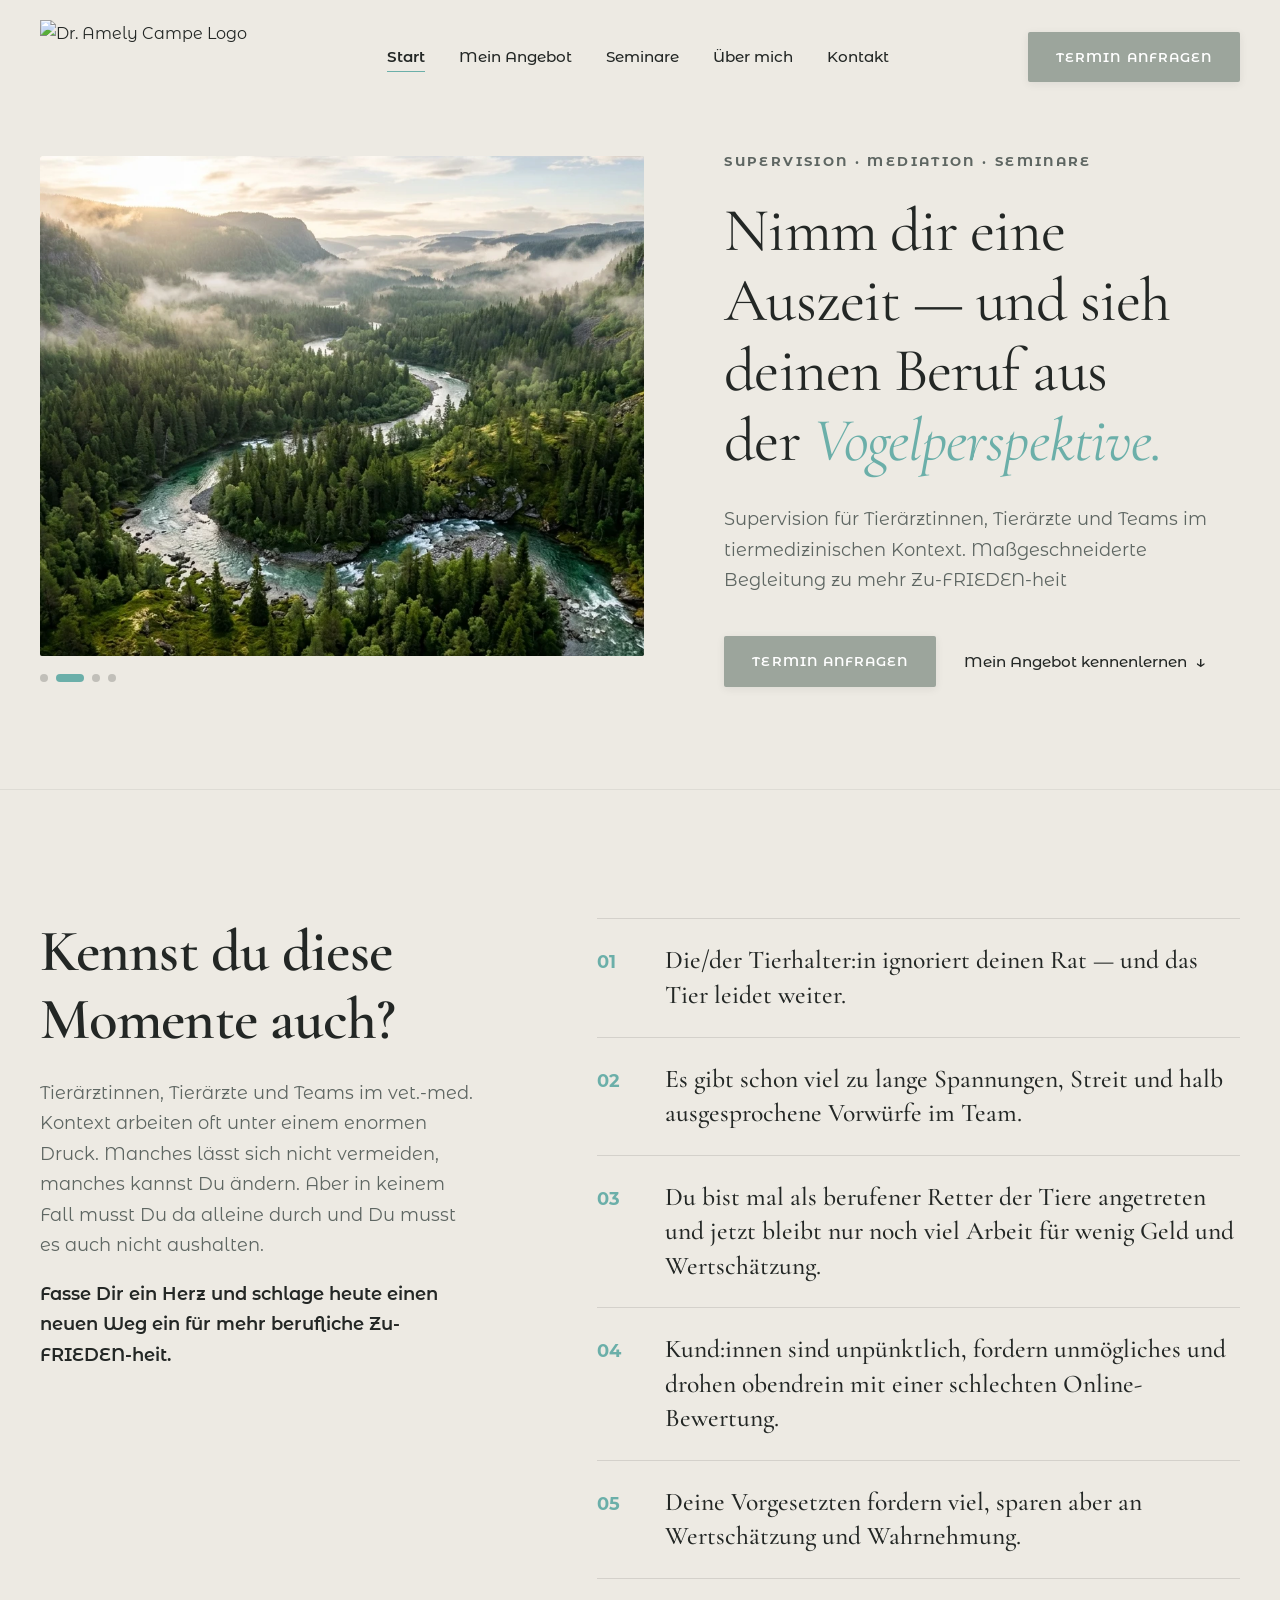
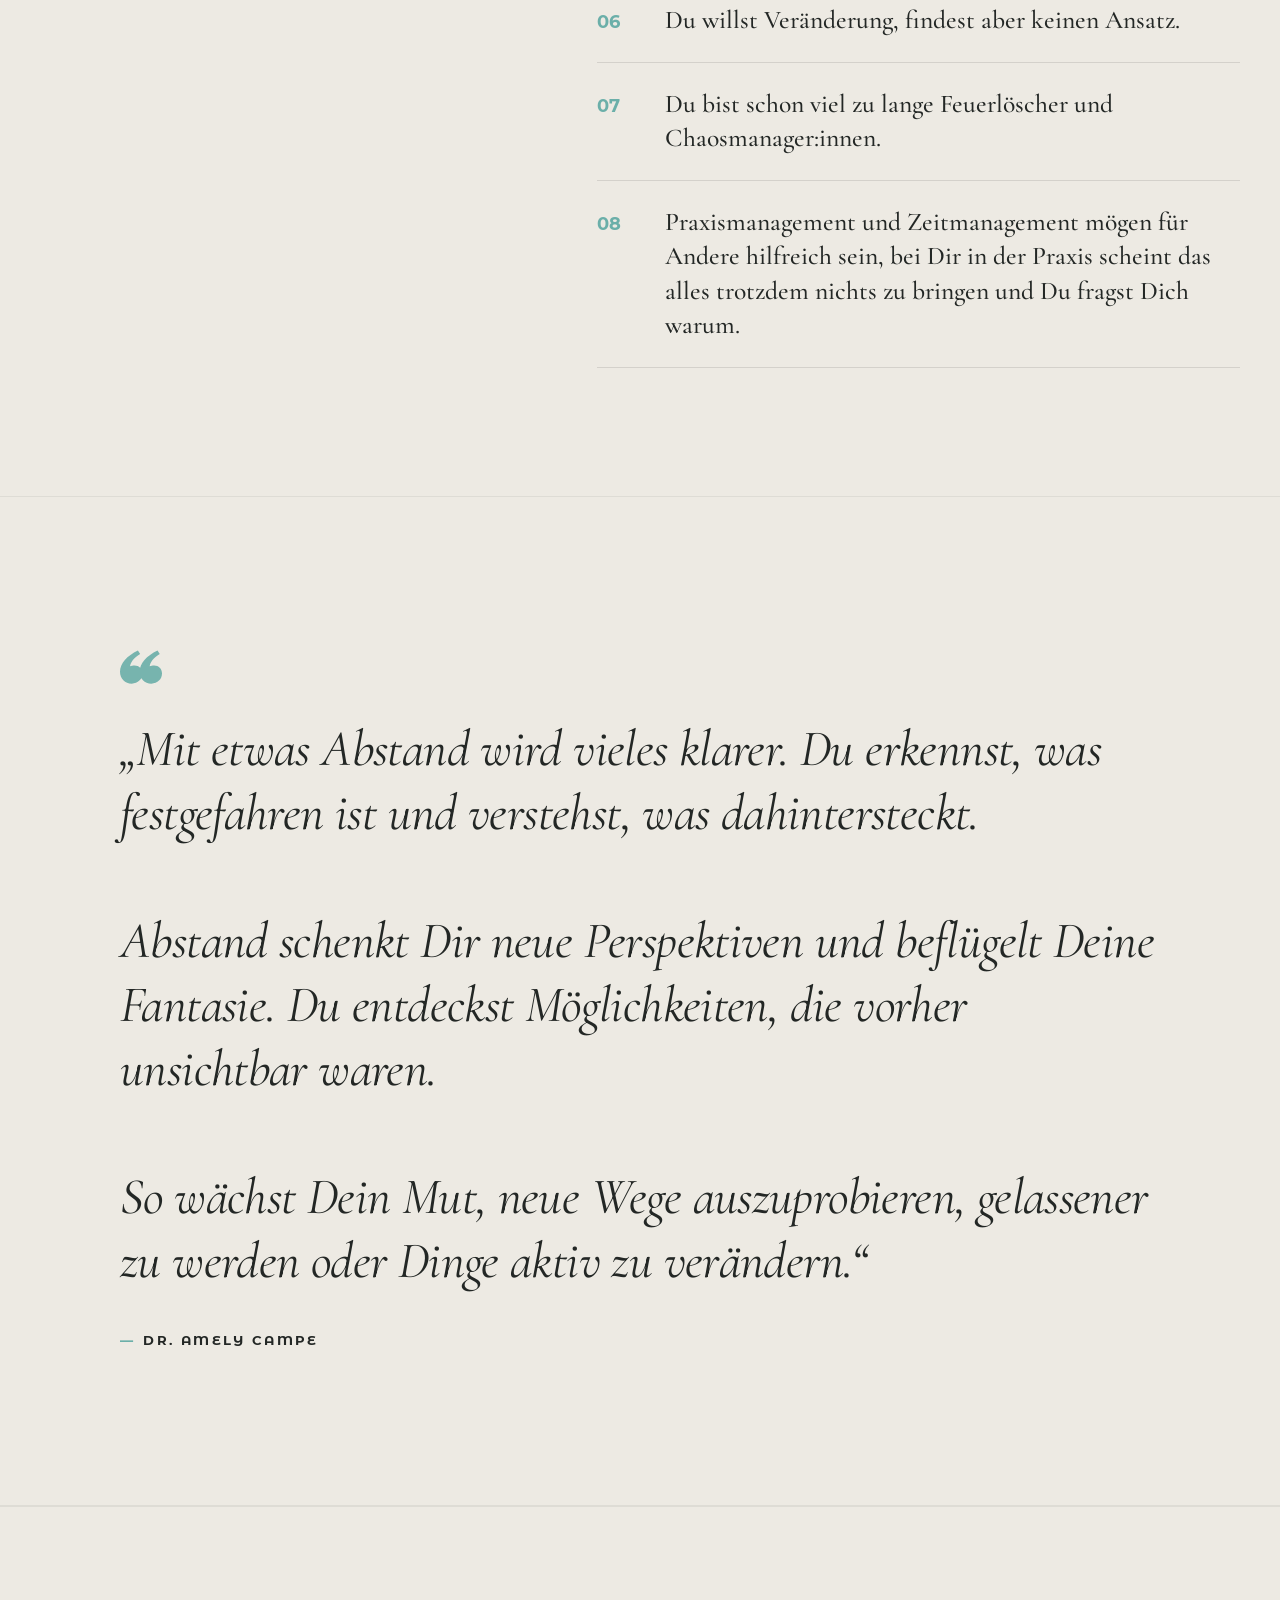
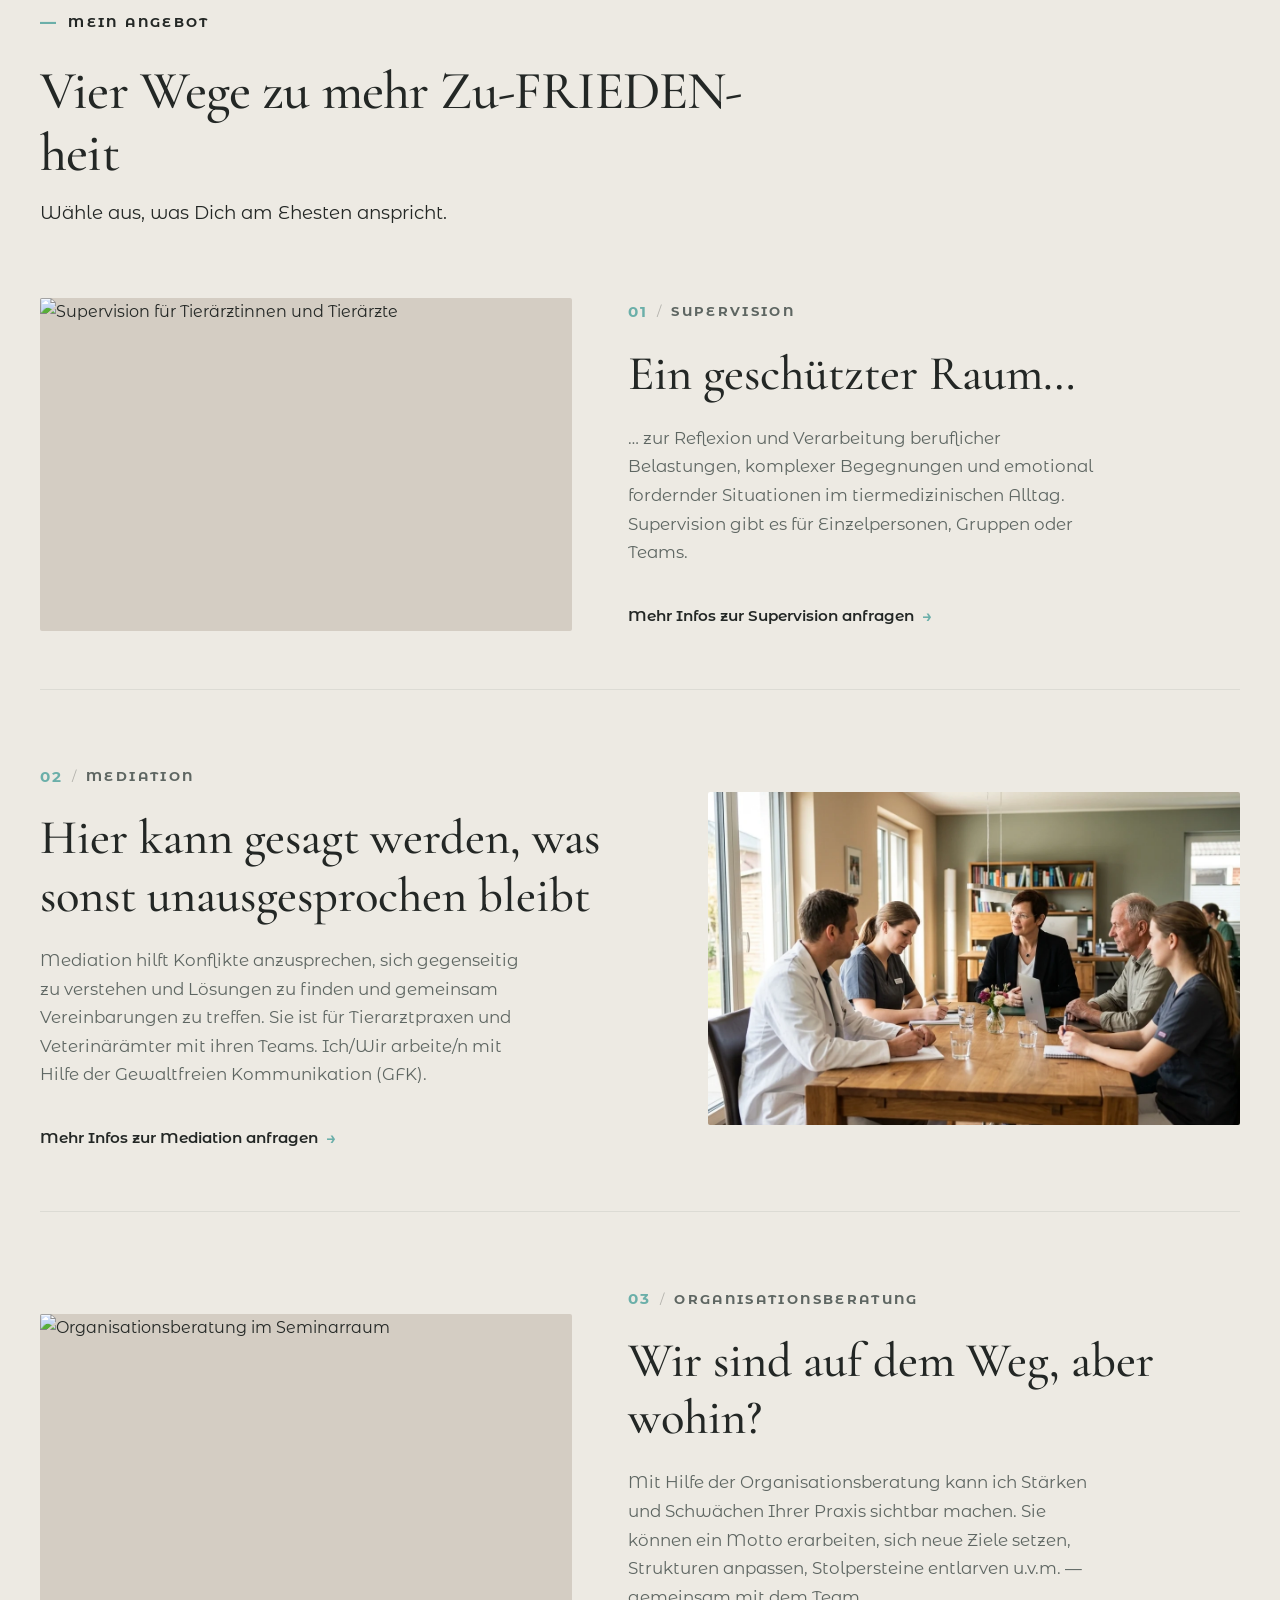
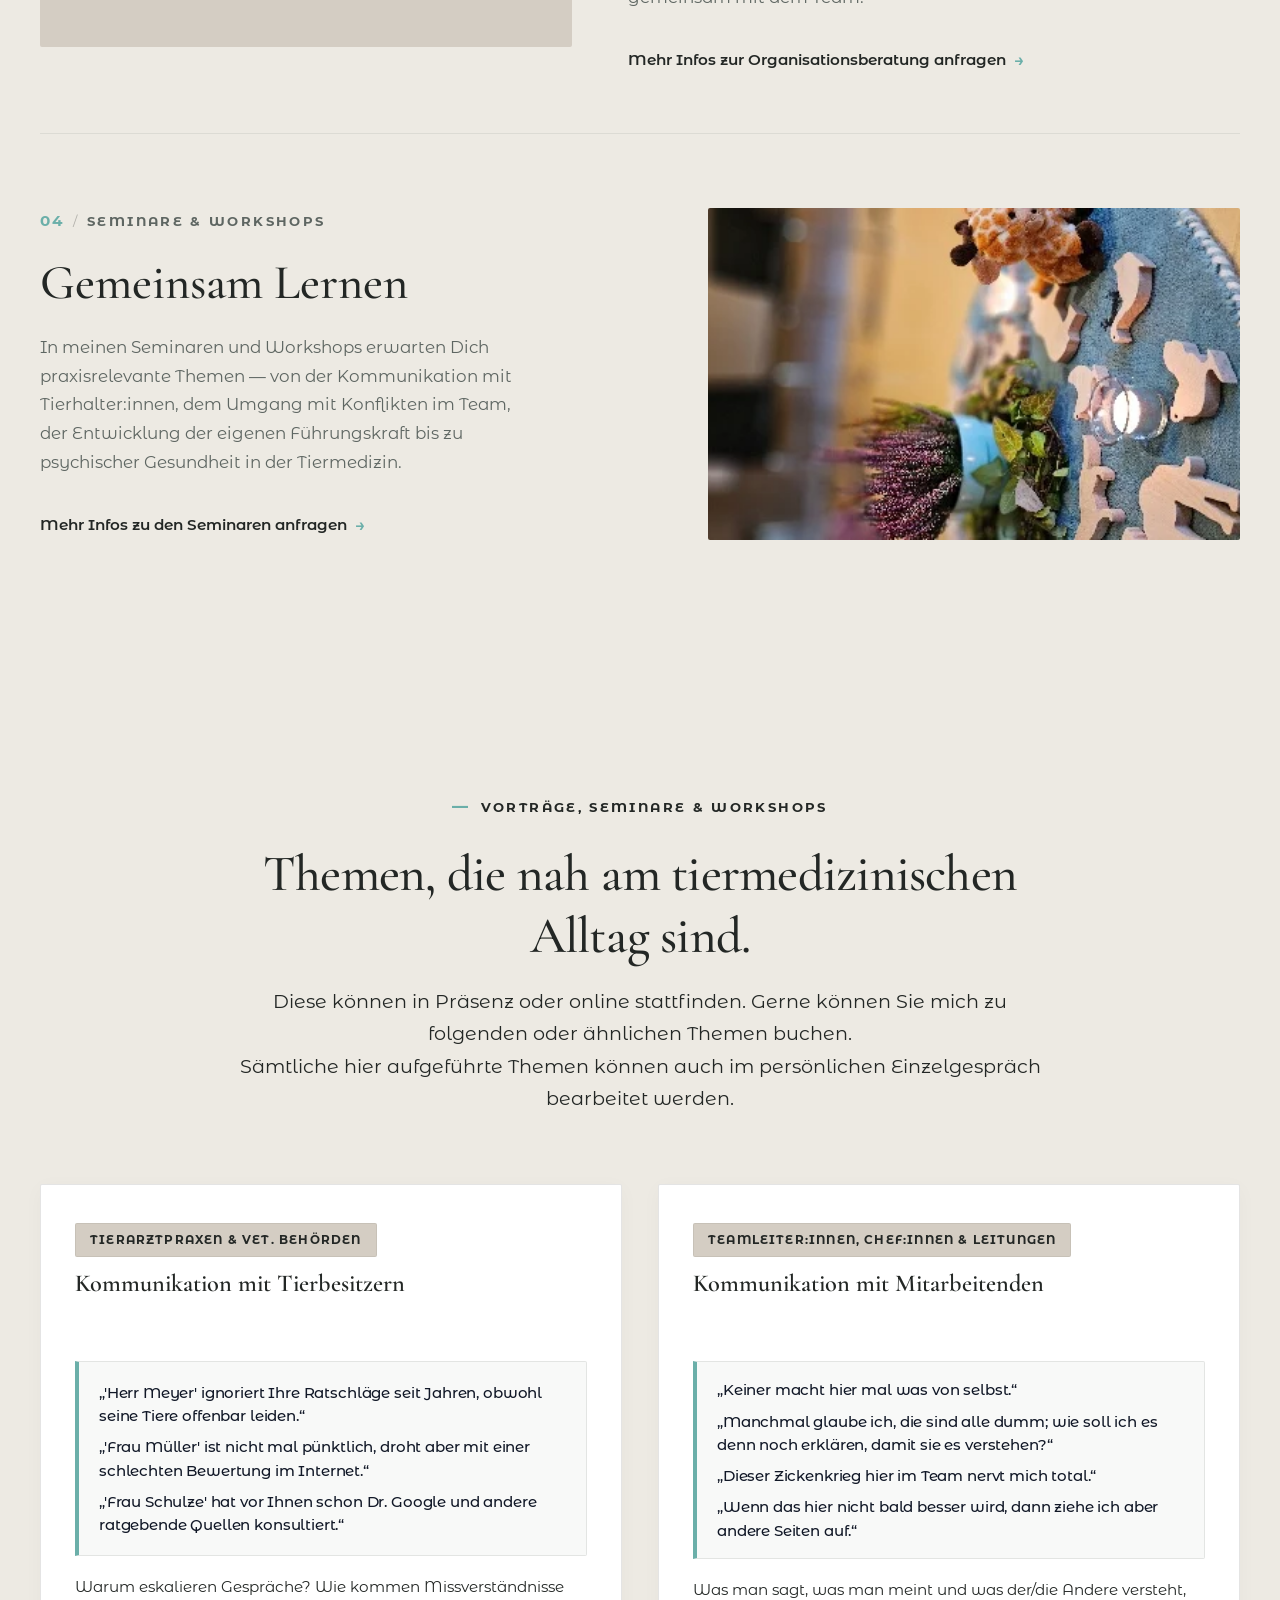
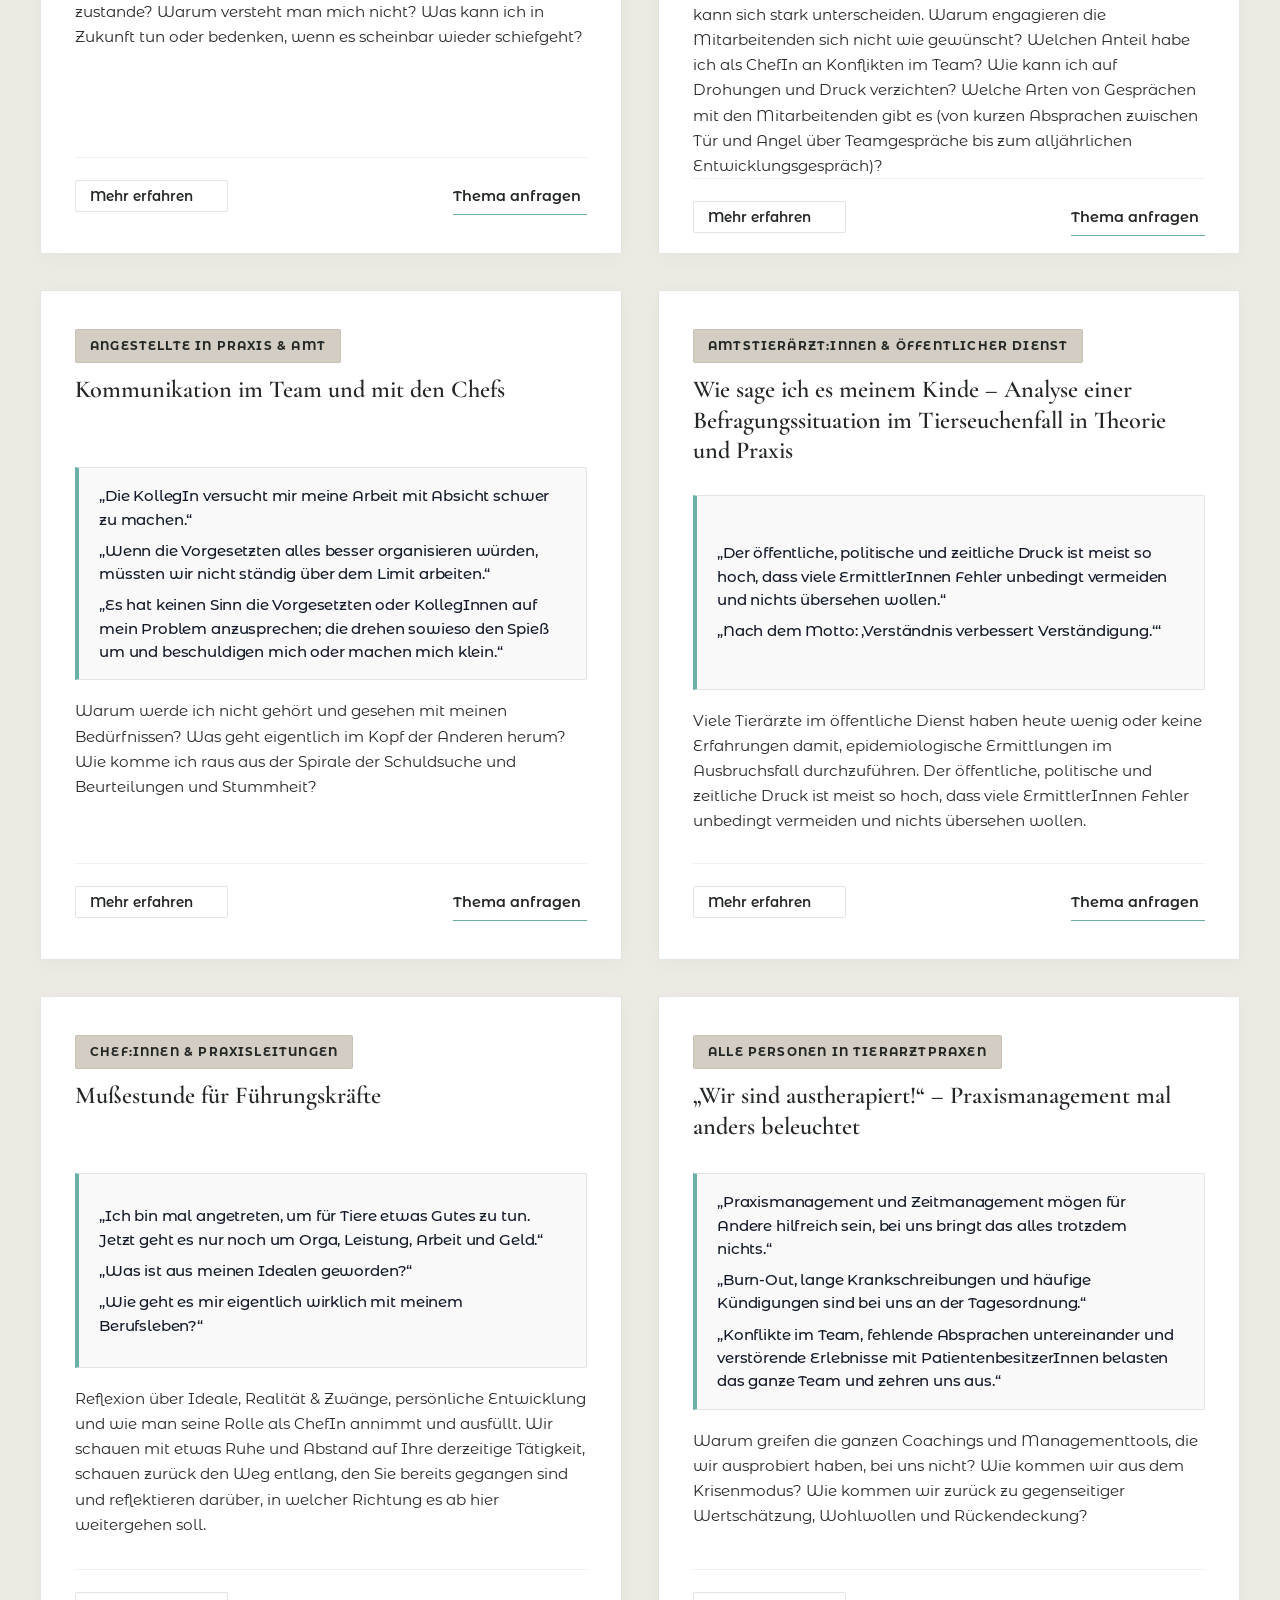
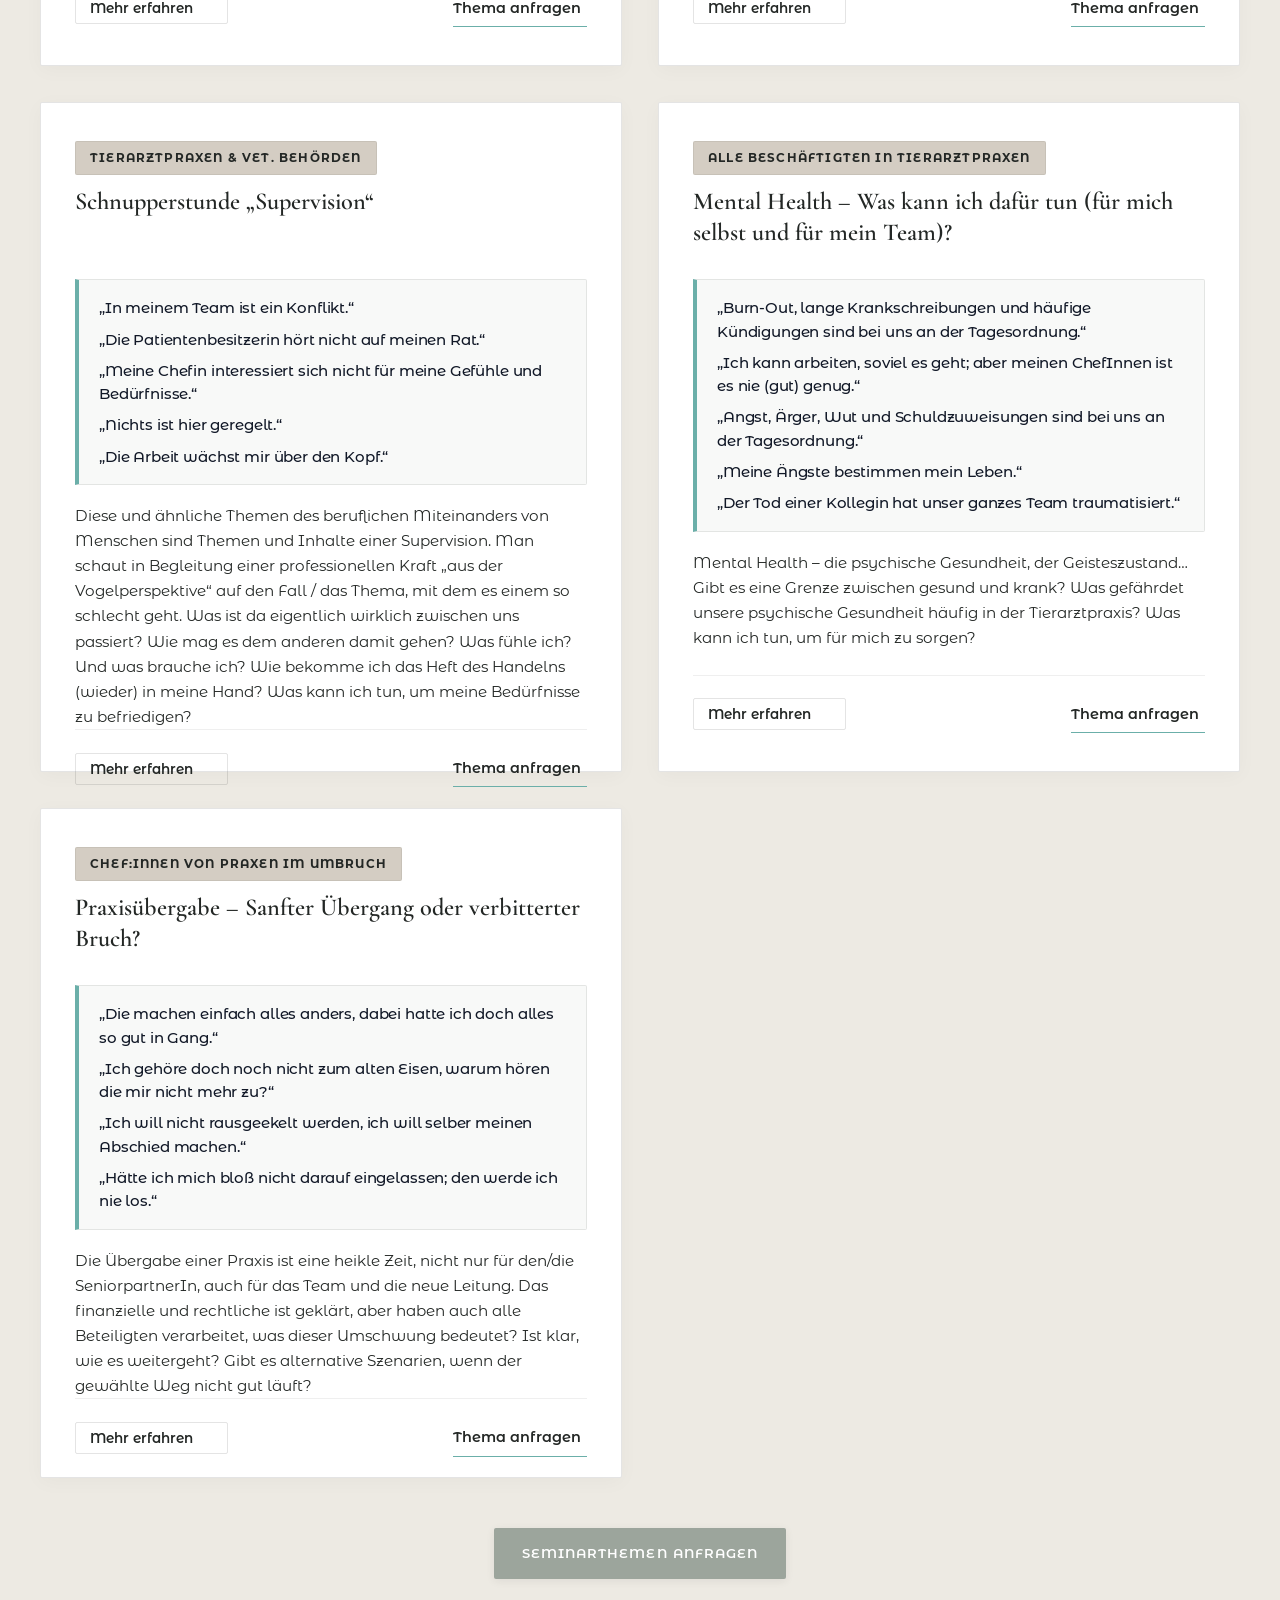
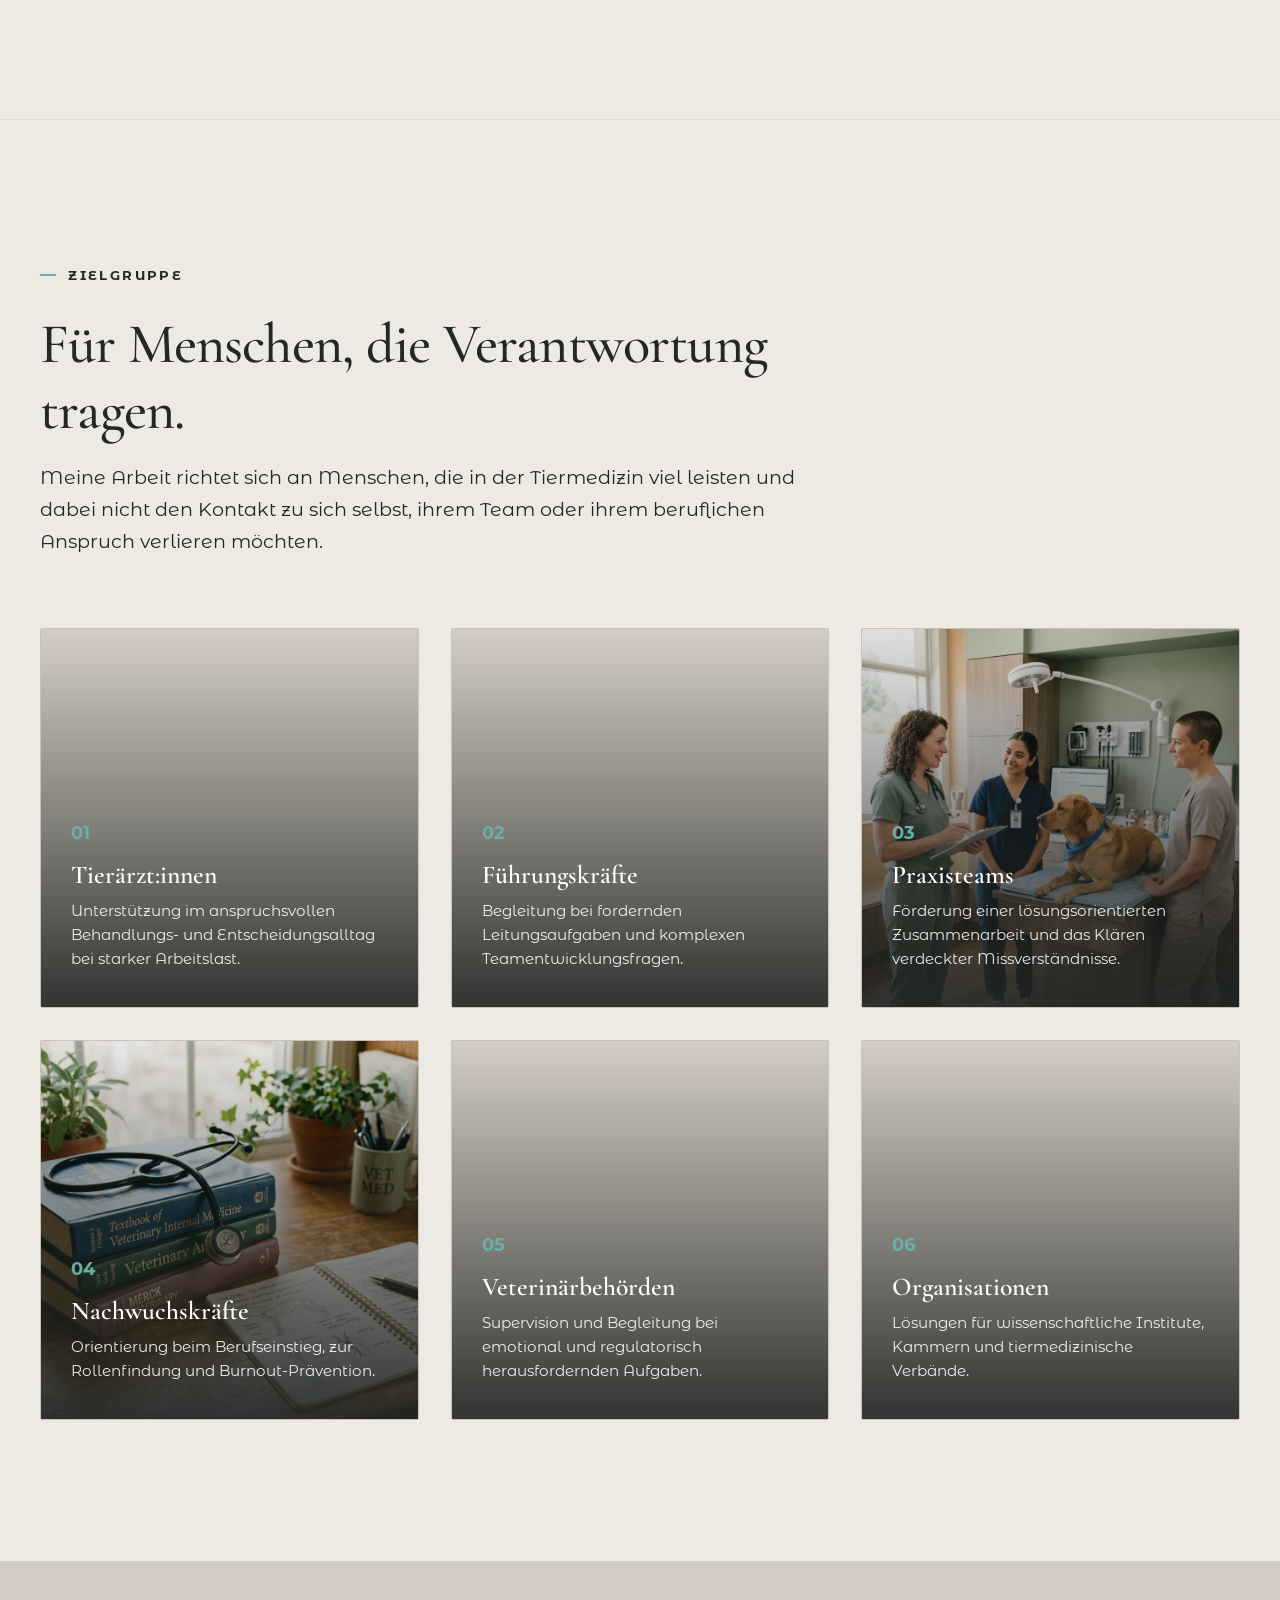
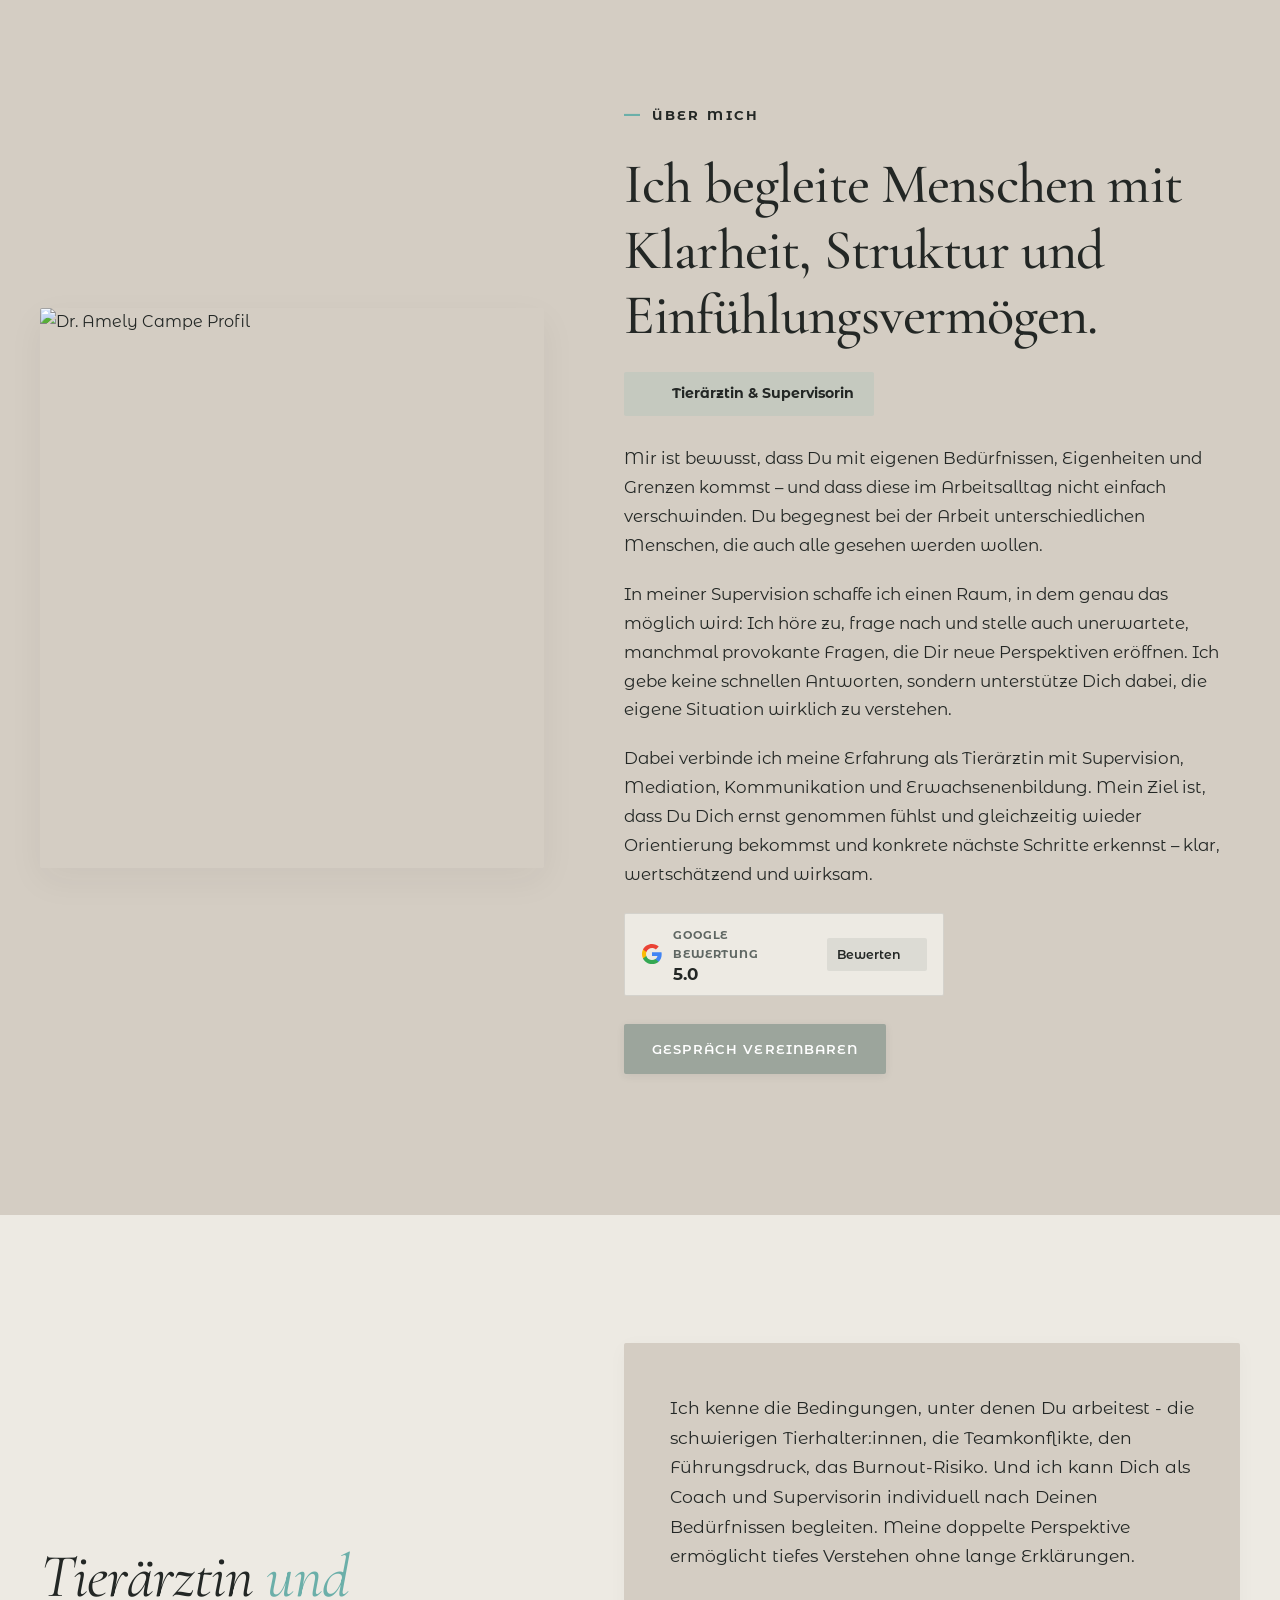
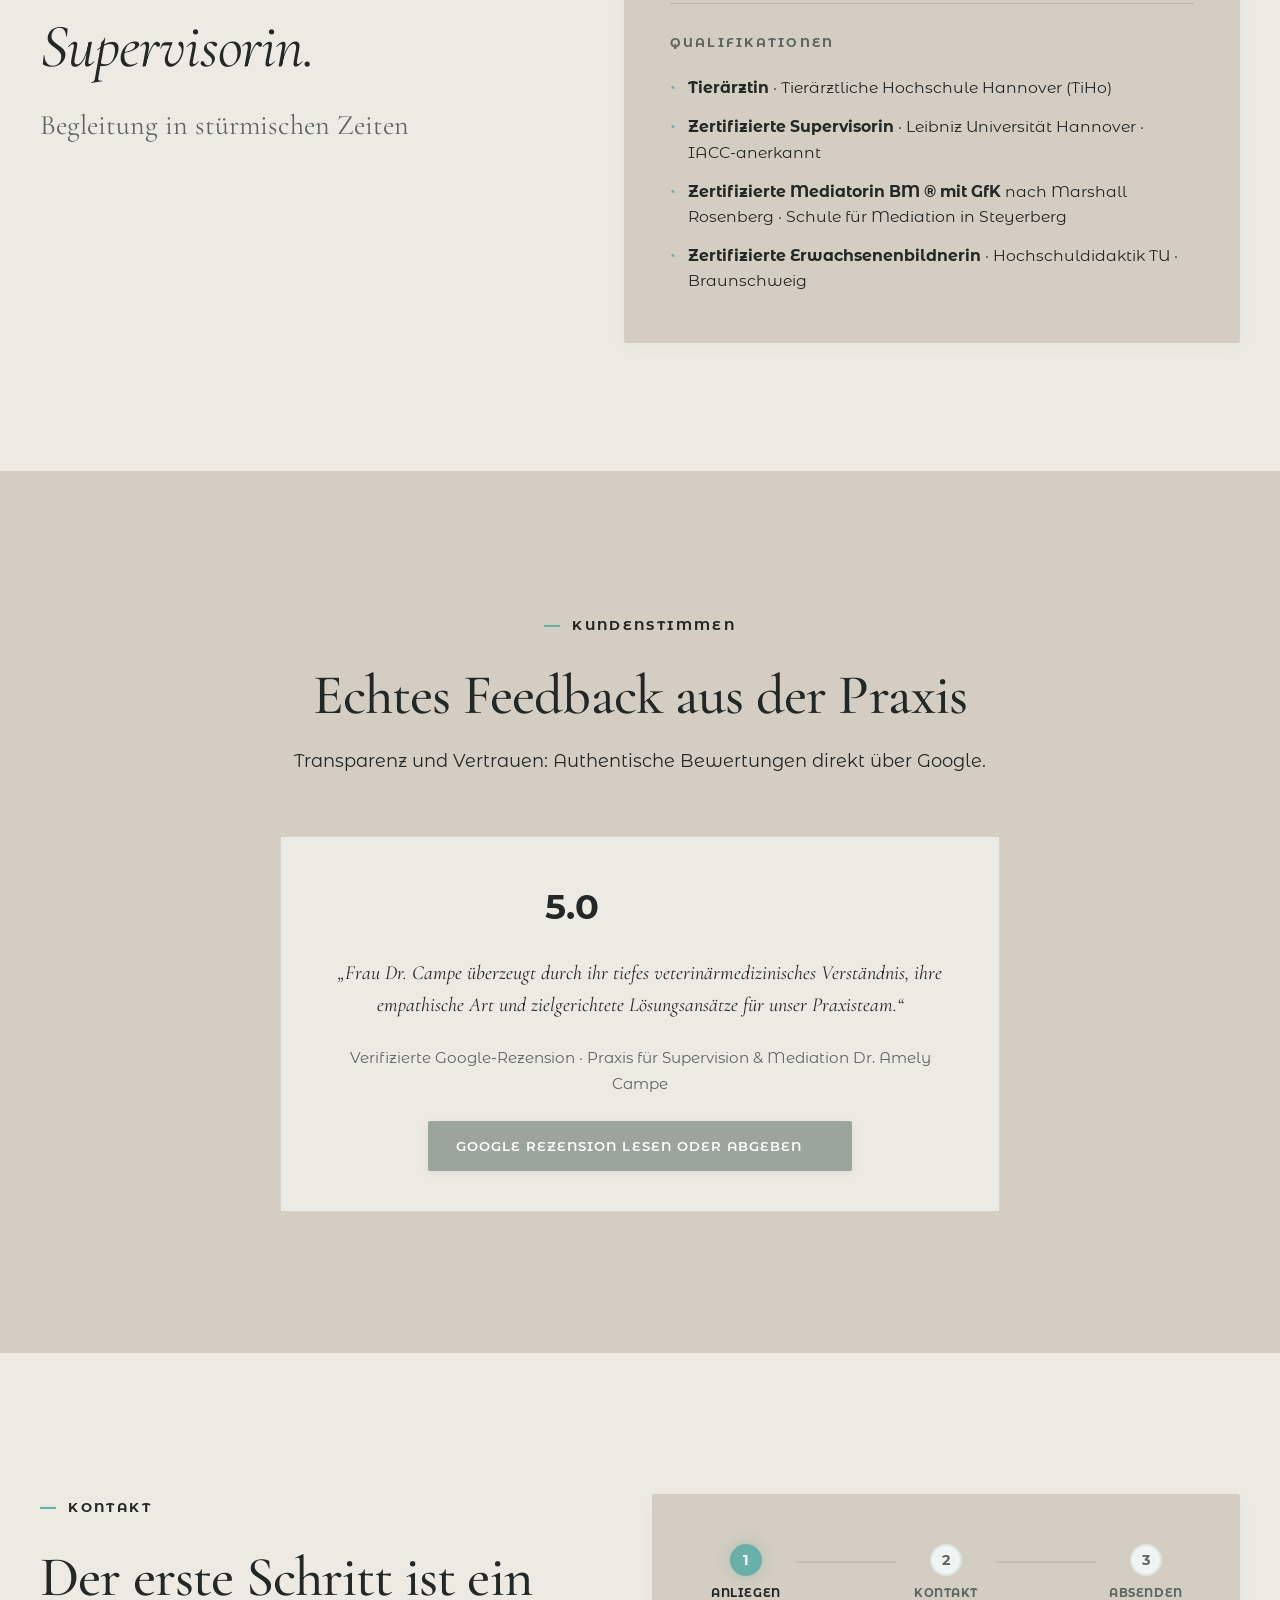
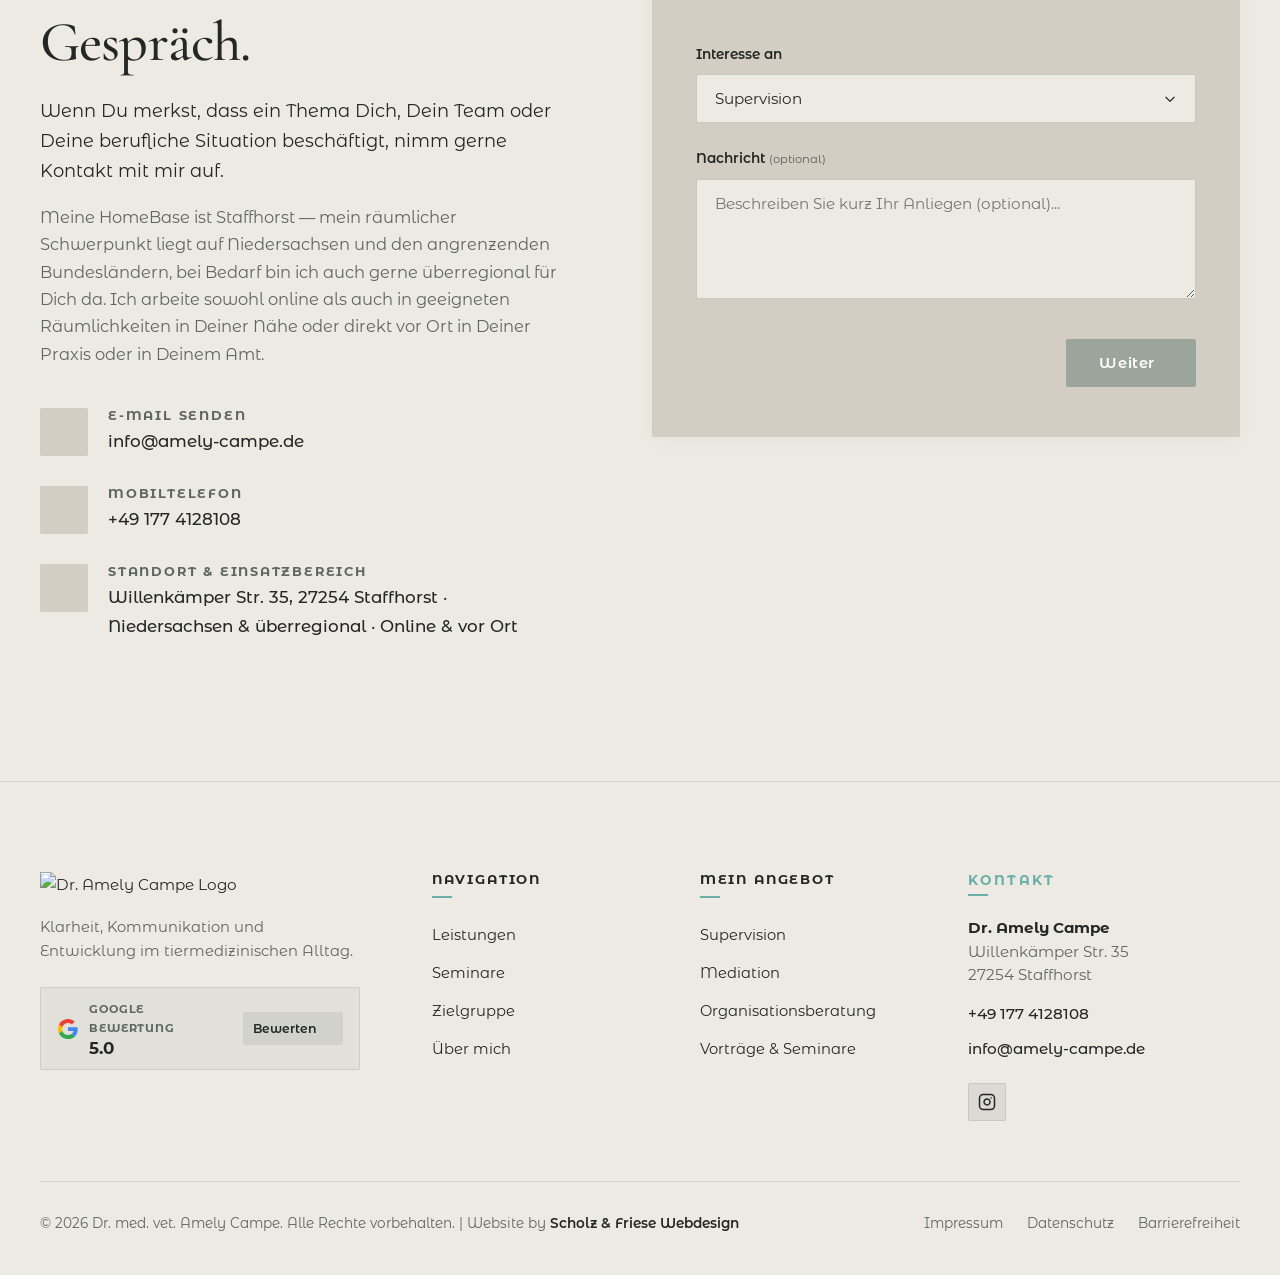
==== commit 89594582: "Perfektioniere Seminarkacheln (einheitliche Hoehe im Standard-Zustand) und High-End Mobile-Optimieru" ====
--- a/index.html
+++ b/index.html
@@ -66,19 +66,19 @@
         <section class="section hero-section" id="home">
             <div class="container hero-grid">
                 <!-- Left: Slideshow with 4 Images & Interactive Indicator -->
-                <div class="hero-image-col reveal" id="heroImageContainer">
+                <div class="hero-image-col reveal active" id="heroImageContainer">
                     <div class="hero-slider-wrapper" id="heroSlider">
                         <div class="hero-slide active" data-slide="0">
-                            <img src="https://pub-b33108412309406a9a941ddc51e9a5b9.r2.dev/dr-amely-campe/Vogelperspektive/pexels-jan-solance-328305885-17865896_ergebnis.webp" alt="Dr. Amely Campe - Vogelperspektive und Weite" class="hero-slide-img">
+                            <img src="images/hero_drone_ocean_beach.webp" alt="Vogelperspektive auf ruhige Meeresküste" class="hero-slide-img">
                         </div>
                         <div class="hero-slide" data-slide="1">
-                            <img src="https://pub-b33108412309406a9a941ddc51e9a5b9.r2.dev/dr-amely-campe/Vogelperspektive/pexels-markusspiske-92657_ergebnis.webp" alt="Dr. Amely Campe - Natur und Ruhe" class="hero-slide-img">
+                            <img src="images/hero_nordic_river.webp" alt="Vogelperspektive auf unberührte Fluss- und Naturlandschaft" class="hero-slide-img">
                         </div>
                         <div class="hero-slide" data-slide="2">
-                            <img src="https://pub-b33108412309406a9a941ddc51e9a5b9.r2.dev/dr-amely-campe/Vogelperspektive/pexels-viktor-svabik-1268767731-23844513_ergebnis.webp" alt="Dr. Amely Campe - Perspektivwechsel" class="hero-slide-img">
+                            <img src="images/hero_moewe_weit.webp" alt="Möwe am weiten blauen Himmel" class="hero-slide-img">
                         </div>
                         <div class="hero-slide" data-slide="3">
-                            <img src="https://pub-b33108412309406a9a941ddc51e9a5b9.r2.dev/dr-amely-campe/photo-1500382017468-9049fed747ef_ergebnis.webp" alt="Dr. Amely Campe - Weite Landschaft" class="hero-slide-img">
+                            <img src="https://pub-b33108412309406a9a941ddc51e9a5b9.r2.dev/dr-amely-campe/photo-1500382017468-9049fed747ef_ergebnis.webp" alt="Weite unberührte Naturlandschaft" class="hero-slide-img">
                         </div>
                     </div>
                     <div class="slider-indicator" id="sliderDots">
@@ -90,7 +90,7 @@
                 </div>
 
                 <!-- Right: Hero Typography & CTAs -->
-                <div class="hero-content-col reveal" id="heroTextContainer">
+                <div class="hero-content-col reveal active" id="heroTextContainer">
                     <span class="hero-eyebrow" id="heroEyebrow">SUPERVISION · MEDIATION · SEMINARE</span>
                     <h1 class="hero-title" id="heroHeadline">
                         Nimm dir eine<br>
@@ -99,7 +99,7 @@
                         der <span class="text-accent-italic">Vogelperspektive.</span>
                     </h1>
                     <p class="hero-subline" id="heroLeadText">
-                        Supervision für Tierärztinnen und Tierärzte. Aus tierärztlicher Praxis, mit fundierter Beratungsausbildung.
+                        Supervision für Tierärztinnen, Tierärzte und Teams im tiermedizinischen Kontext. Maßgeschneiderte Begleitung zu mehr Zu-FRIEDEN-heit
                     </p>
                     <div class="hero-actions" id="heroCtaContainer">
                         <a href="#contact" class="btn-sage" id="heroPrimaryCta">TERMIN ANFRAGEN</a>
@@ -109,41 +109,335 @@
             </div>
         </section>
 
-        <!-- SECTION 2: WIEDERERKENNUNG (SCREENSHOT 2) -->
+        <!-- SECTION 2: MOMENTE (WIEDERERKENNUNG) -->
         <section class="section wiedererkennung-section" id="wiedererkennung">
             <div class="container wiedererkennung-grid">
                 <!-- Left Column -->
                 <div class="wiedererkennung-left reveal" id="wiedererkennungLeft">
-                    <span class="eyebrow-dash"><span class="dash">—</span> WIEDERERKENNUNG</span>
-                    <h2 class="wiedererkennung-title">Kennst du diese<br>Momente?</h2>
+                    <h2 class="wiedererkennung-title">Kennst du diese<br>Momente auch?</h2>
                     <p class="wiedererkennung-lead">
-                        Tierärztinnen und Tierärzte arbeiten unter Druck, der von außen kaum gesehen wird. Es muss nicht so bleiben.
+                        Tierärztinnen, Tierärzte und Teams im vet.-med. Kontext arbeiten oft unter einem enormen Druck. Manches lässt sich nicht vermeiden, manches kannst Du ändern. Aber in keinem Fall musst Du da alleine durch und Du musst es auch nicht aushalten.
                     </p>
-                </div>
-
-                <!-- Right Column: 4 Numbered Moments -->
+                    <p class="wiedererkennung-lead" style="margin-top: 18px; font-weight: 600; color: var(--color-anthrazit);">
+                        Fasse Dir ein Herz und schlage heute einen neuen Weg ein für mehr berufliche Zu-FRIEDEN-heit.
+                    </p>
+                </div>
+
+                <!-- Right Column: 8 Numbered Moments -->
                 <div class="wiedererkennung-right reveal" id="wiedererkennungRight">
                     <div class="moment-item">
                         <span class="moment-num">01</span>
-                        <p class="moment-text">Der Tierhalter ignoriert deinen Rat — und das Tier leidet weiter.</p>
+                        <p class="moment-text">Die/der Tierhalter:in ignoriert deinen Rat — und das Tier leidet weiter.</p>
                     </div>
                     <div class="moment-item">
                         <span class="moment-num">02</span>
-                        <p class="moment-text">Spannungen, Streit, halb ausgesprochene Vorwürfe im Team.</p>
+                        <p class="moment-text">Es gibt schon viel zu lange Spannungen, Streit und halb ausgesprochene Vorwürfe im Team.</p>
                     </div>
                     <div class="moment-item">
                         <span class="moment-num">03</span>
-                        <p class="moment-text">Die Praxis aktiv führen — und gleichzeitig der zweifelnde Mensch bleiben.</p>
+                        <p class="moment-text">Du bist mal als berufener Retter der Tiere angetreten und jetzt bleibt nur noch viel Arbeit für wenig Geld und Wertschätzung.</p>
                     </div>
                     <div class="moment-item">
                         <span class="moment-num">04</span>
-                        <p class="moment-text">Unpünktliche Klienten, die mit der Online-Bewertung drohen.</p>
-                    </div>
-                </div>
-            </div>
-        </section>
-
-        <!-- SECTION 3: KOMBINATION & QUALIFIKATIONEN (SCREENSHOT 3) -->
+                        <p class="moment-text">Kund:innen sind unpünktlich, fordern unmögliches und drohen obendrein mit einer schlechten Online-Bewertung.</p>
+                    </div>
+                    <div class="moment-item">
+                        <span class="moment-num">05</span>
+                        <p class="moment-text">Deine Vorgesetzten fordern viel, sparen aber an Wertschätzung und Wahrnehmung.</p>
+                    </div>
+                    <div class="moment-item">
+                        <span class="moment-num">06</span>
+                        <p class="moment-text">Du willst Veränderung, findest aber keinen Ansatz.</p>
+                    </div>
+                    <div class="moment-item">
+                        <span class="moment-num">07</span>
+                        <p class="moment-text">Du bist schon viel zu lange Feuerlöscher und Chaosmanager:innen.</p>
+                    </div>
+                    <div class="moment-item">
+                        <span class="moment-num">08</span>
+                        <p class="moment-text">Praxismanagement und Zeitmanagement mögen für Andere hilfreich sein, bei Dir in der Praxis scheint das alles trotzdem nichts zu bringen und Du fragst Dich warum.</p>
+                    </div>
+                </div>
+            </div>
+        </section>
+
+        <!-- PHILOSOPHY / STATEMENT QUOTE SECTION (PLATZIERT DIREKT HINTER DER WIEDERERKENNUNG) -->
+        <section class="section quote-section" id="philosophie">
+            <div class="container">
+                <div class="quote-container reveal" id="quoteContainer">
+                    <div class="quote-symbol" aria-hidden="true">
+                        <svg width="42" height="34" viewBox="0 0 48 38" fill="none" xmlns="http://www.w3.org/2000/svg">
+                            <path d="M13.44 38C5.76 38 0 32.32 0 24.32C0 14.72 8 6.08 20.48 0L23.04 4.16C15.68 8.32 12.16 13.76 11.52 18.24C12.8 17.6 14.72 17.28 16.64 17.28C21.76 17.28 25.6 20.8 25.6 26.56C25.6 32.96 20.48 38 13.44 38ZM35.84 38C28.16 38 22.4 32.32 22.4 24.32C22.4 14.72 30.4 6.08 42.88 0L45.44 4.16C38.08 8.32 34.56 13.76 33.92 18.24C35.2 17.6 37.12 17.28 39.04 17.28C44.16 17.28 48 20.8 48 26.56C48 32.96 42.88 38 35.84 38Z" fill="var(--color-accent-teal)"/>
+                        </svg>
+                    </div>
+                    <blockquote class="quote-statement">
+                        „Mit etwas Abstand wird vieles klarer. Du erkennst, was festgefahren ist und verstehst, was dahintersteckt.<br><br>
+                        Abstand schenkt Dir neue Perspektiven und beflügelt Deine Fantasie. Du entdeckst Möglichkeiten, die vorher unsichtbar waren.<br><br>
+                        So wächst Dein Mut, neue Wege auszuprobieren, gelassener zu werden oder Dinge aktiv zu verändern.“
+                    </blockquote>
+                    <div class="quote-author-tag">
+                        <span class="dash">—</span> DR. AMELY CAMPE
+                    </div>
+                </div>
+            </div>
+        </section>
+
+        <!-- SERVICES / MEIN ANGEBOT SECTION -->
+        <section class="section services-section" id="services">
+            <div class="container">
+                <!-- Section Header -->
+                <div class="services-main-header reveal" id="servicesHeader">
+                    <span class="eyebrow-dash" id="servicesEyebrow"><span class="dash">—</span> MEIN ANGEBOT</span>
+                    <h2 class="services-main-title" id="servicesTitle">
+                        Vier Wege zu mehr Zu-FRIEDEN-heit
+                    </h2>
+                    <p class="lead" style="margin-top: 14px; font-size: 1.15rem; color: var(--color-anthrazit);">
+                        Wähle aus, was Dich am Ehesten anspricht.
+                    </p>
+                </div>
+                
+                <!-- 4 Alternating Pathway Rows (Kompakter & Strukturierter) -->
+                <div class="services-pathways-list" id="servicesList">
+                    
+                    <!-- 01: Supervision (Image Left, Content Right) -->
+                    <div class="service-pathway-row reveal" id="serviceSupervision">
+                        <div class="service-row-image">
+                            <div class="service-img-wrapper">
+                                <img src="https://pub-b33108412309406a9a941ddc51e9a5b9.r2.dev/dr-amely-campe/Bild4.png" alt="Supervision für Tierärztinnen und Tierärzte" class="service-img">
+                            </div>
+                        </div>
+                        <div class="service-row-content">
+                            <span class="service-item-eyebrow">
+                                <span class="item-num">01</span>
+                                <span class="slash">/</span>
+                                SUPERVISION
+                            </span>
+                            <h3 class="service-item-title">Ein geschützter Raum…</h3>
+                            <p class="service-item-desc">
+                                … zur Reflexion und Verarbeitung beruflicher Belastungen, komplexer Begegnungen und emotional fordernder Situationen im tiermedizinischen Alltag. Supervision gibt es für Einzelpersonen, Gruppen oder Teams.
+                            </p>
+                            <a href="#contact" class="service-detail-link service-contact-link" data-service="supervision" id="linkSupervisionContact">
+                                <span>Mehr Infos zur Supervision anfragen</span>
+                                <span class="arrow">→</span>
+                            </a>
+                        </div>
+                    </div>
+
+                    <!-- 02: Mediation (Content Left, Image Right) -->
+                    <div class="service-pathway-row reverse reveal" id="serviceMediation">
+                        <div class="service-row-content">
+                            <span class="service-item-eyebrow">
+                                <span class="item-num">02</span>
+                                <span class="slash">/</span>
+                                MEDIATION
+                            </span>
+                            <h3 class="service-item-title">Hier kann gesagt werden, was sonst unausgesprochen bleibt</h3>
+                            <p class="service-item-desc">
+                                Mediation hilft Konflikte anzusprechen, sich gegenseitig zu verstehen und Lösungen zu finden und gemeinsam Vereinbarungen zu treffen. Sie ist für Tierarztpraxen und Veterinärämter mit ihren Teams. Ich/Wir arbeite/n mit Hilfe der Gewaltfreien Kommunikation (GFK).
+                            </p>
+                            <a href="#contact" class="service-detail-link service-contact-link" data-service="mediation" id="linkMediationContact">
+                                <span>Mehr Infos zur Mediation anfragen</span>
+                                <span class="arrow">→</span>
+                            </a>
+                        </div>
+                        <div class="service-row-image">
+                            <div class="service-img-wrapper">
+                                <img src="images/mediation_session.webp" alt="Mediation im Praxisteam - Empathische Konfliktklärung" class="service-img">
+                            </div>
+                        </div>
+                    </div>
+
+                    <!-- 03: Organisationsberatung (Image Left, Content Right) -->
+                    <div class="service-pathway-row reveal" id="serviceOrganisationsberatung">
+                        <div class="service-row-image">
+                            <div class="service-img-wrapper">
+                                <img src="https://images.unsplash.com/photo-1517245386807-bb43f82c33c4?auto=format&fit=crop&w=1200&q=80" alt="Organisationsberatung im Seminarraum" class="service-img">
+                            </div>
+                        </div>
+                        <div class="service-row-content">
+                            <span class="service-item-eyebrow">
+                                <span class="item-num">03</span>
+                                <span class="slash">/</span>
+                                ORGANISATIONSBERATUNG
+                            </span>
+                            <h3 class="service-item-title">Wir sind auf dem Weg, aber wohin?</h3>
+                            <p class="service-item-desc">
+                                Mit Hilfe der Organisationsberatung kann ich Stärken und Schwächen Ihrer Praxis sichtbar machen. Sie können ein Motto erarbeiten, sich neue Ziele setzen, Strukturen anpassen, Stolpersteine entlarven u.v.m. — gemeinsam mit dem Team.
+                            </p>
+                            <a href="#contact" class="service-detail-link service-contact-link" data-service="teamprozess" id="linkTeamprozesseContact">
+                                <span>Mehr Infos zur Organisationsberatung anfragen</span>
+                                <span class="arrow">→</span>
+                            </a>
+                        </div>
+                    </div>
+
+                    <!-- 04: Seminare & Workshops (Content Left, Image Right) -->
+                    <div class="service-pathway-row reverse reveal" id="serviceSeminare">
+                        <div class="service-row-content">
+                            <span class="service-item-eyebrow">
+                                <span class="item-num">04</span>
+                                <span class="slash">/</span>
+                                SEMINARE & WORKSHOPS
+                            </span>
+                            <h3 class="service-item-title">Gemeinsam Lernen</h3>
+                            <p class="service-item-desc">
+                                In meinen Seminaren und Workshops erwarten Dich praxisrelevante Themen — von der Kommunikation mit Tierhalter:innen, dem Umgang mit Konflikten im Team, der Entwicklung der eigenen Führungskraft bis zu psychischer Gesundheit in der Tiermedizin.
+                            </p>
+                            <a href="#contact" class="service-detail-link service-contact-link" data-service="seminar" id="linkSeminareAnchor">
+                                <span>Mehr Infos zu den Seminaren anfragen</span>
+                                <span class="arrow">→</span>
+                            </a>
+                        </div>
+                        <div class="service-row-image">
+                            <div class="service-img-wrapper">
+                                <img src="images/seminar_material_kreis.webp" alt="Seminarmaterialien und Holzfiguren im Kreis" class="service-img">
+                            </div>
+                        </div>
+                    </div>
+
+                </div>
+            </div>
+        </section>
+
+        <!-- SEMINARS SECTION -->
+        <section class="section seminar-section" id="seminare">
+            <div class="container">
+                <div class="seminar-header reveal" id="seminarTextWrapper">
+                    <span class="eyebrow-dash" id="seminarEyebrow"><span class="dash">—</span> VORTRÄGE, SEMINARE & WORKSHOPS</span>
+                    <h2 id="seminarHeadline">Themen, die nah am tiermedizinischen Alltag sind.</h2>
+                    <p class="lead" id="seminarLeadText" style="margin-top: 18px;">
+                        Diese können in Präsenz oder online stattfinden. Gerne können Sie mich zu folgenden oder ähnlichen Themen buchen.<br>
+                        Sämtliche hier aufgeführte Themen können auch im persönlichen Einzelgespräch bearbeitet werden.
+                    </p>
+                </div>
+                
+                <!-- DYNAMIC SEMINAR CARDS GRID (PRO MAX DESIGN) -->
+                <div class="seminar-cards-grid stagger-container" id="seminarCardsGrid">
+                    <!-- Dynamic rendering from js/main.js -->
+                </div>
+                
+                <div style="text-align: center; margin-top: 50px;" class="reveal" id="seminarActionWrapper">
+                    <a href="#contact" class="btn-sage service-contact-link" data-service="seminar" id="btnSeminarContact">Seminarthemen anfragen</a>
+                </div>
+            </div>
+        </section>
+
+        <!-- AUDIENCE SECTION (REDESIGNED WITH GRAPHICS AND HOVER FLOW) -->
+        <section class="section audience-section" id="audience">
+            <div class="container">
+                <div class="audience-intro reveal" id="audienceIntro">
+                    <span class="eyebrow-dash" id="audienceEyebrow"><span class="dash">—</span> ZIELGRUPPE</span>
+                    <h2 id="audienceHeadline">Für Menschen, die Verantwortung tragen.</h2>
+                    <p class="lead" id="audienceLeadText">Meine Arbeit richtet sich an Menschen, die in der Tiermedizin viel leisten und dabei nicht den Kontakt zu sich selbst, ihrem Team oder ihrem beruflichen Anspruch verlieren möchten.</p>
+                </div>
+                
+                <div class="audience-grid stagger-container" id="audienceGrid">
+                    
+                    <div class="audience-card" id="audienceTierärzte">
+                        <div class="audience-card-bg" style="background-image: url('https://pub-b33108412309406a9a941ddc51e9a5b9.r2.dev/dr-amely-campe/tieraerzte.webp');"></div>
+                        <span class="audience-card-num">01</span>
+                        <h3>Tierärzt:innen</h3>
+                        <p>Unterstützung im anspruchsvollen Behandlungs- und Entscheidungsalltag bei starker Arbeitslast.</p>
+                    </div>
+                    
+                    <div class="audience-card" id="audienceFührungskräfte">
+                        <div class="audience-card-bg" style="background-image: url('https://pub-b33108412309406a9a941ddc51e9a5b9.r2.dev/dr-amely-campe/fuehrungskraefte.webp');"></div>
+                        <span class="audience-card-num">02</span>
+                        <h3>Führungskräfte</h3>
+                        <p>Begleitung bei fordernden Leitungsaufgaben und komplexen Teamentwicklungsfragen.</p>
+                    </div>
+                    
+                    <div class="audience-card" id="audiencePraxisteams">
+                        <div class="audience-card-bg" style="background-image: url('images/vet_team_clinic.webp');"></div>
+                        <span class="audience-card-num">03</span>
+                        <h3>Praxisteams</h3>
+                        <p>Förderung einer lösungsorientierten Zusammenarbeit und das Klären verdeckter Missverständnisse.</p>
+                    </div>
+                    
+                    <div class="audience-card" id="audienceNachwuchs">
+                        <div class="audience-card-bg" style="background-image: url('images/vet_study_books.webp');"></div>
+                        <span class="audience-card-num">04</span>
+                        <h3>Nachwuchskräfte</h3>
+                        <p>Orientierung beim Berufseinstieg, zur Rollenfindung und Burnout-Prävention.</p>
+                    </div>
+                    
+                    <div class="audience-card" id="audienceBehörden">
+                        <div class="audience-card-bg" style="background-image: url('https://pub-b33108412309406a9a941ddc51e9a5b9.r2.dev/dr-amely-campe/veterinaerbehoerden.webp');"></div>
+                        <span class="audience-card-num">05</span>
+                        <h3>Veterinärbehörden</h3>
+                        <p>Supervision und Begleitung bei emotional und regulatorisch herausfordernden Aufgaben.</p>
+                    </div>
+                    
+                    <div class="audience-card" id="audienceOrganisationen">
+                        <div class="audience-card-bg" style="background-image: url('https://pub-b33108412309406a9a941ddc51e9a5b9.r2.dev/dr-amely-campe/organisationen.webp');"></div>
+                        <span class="audience-card-num">06</span>
+                        <h3>Organisationen</h3>
+                        <p>Lösungen für wissenschaftliche Institute, Kammern und tiermedizinische Verbände.</p>
+                    </div>
+                    
+                </div>
+            </div>
+        </section>
+
+        <!-- ABOUT SECTION (ÜBER MICH) -->
+        <section class="section about-section" id="about">
+            <div class="container grid-2 about-grid">
+                <div class="about-image reveal" id="aboutImageWrapper">
+                    <div class="about-image-wrapper">
+                        <img src="https://pub-b33108412309406a9a941ddc51e9a5b9.r2.dev/dr-amely-campe/AC_03.jpg" alt="Dr. Amely Campe Profil" id="aboutProfileImage">
+                    </div>
+                </div>
+                
+                <div class="about-content reveal" id="aboutTextWrapper">
+                    <span class="eyebrow-dash" id="aboutEyebrow"><span class="dash">—</span> ÜBER MICH</span>
+                    <h2 id="aboutTitle">Ich begleite Menschen mit Klarheit, Struktur und Einfühlungsvermögen.</h2>
+                    <div class="experience-tag" id="experienceTag">
+                        <i data-lucide="award"></i>
+                        <span>Tierärztin & Supervisorin</span>
+                    </div>
+                    <div class="about-text" id="aboutParagraphs">
+                        <p>Mir ist bewusst, dass Du mit eigenen Bedürfnissen, Eigenheiten und Grenzen kommst – und dass diese im Arbeitsalltag nicht einfach verschwinden. Du begegnest bei der Arbeit unterschiedlichen Menschen, die auch alle gesehen werden wollen.</p>
+                        <p>In meiner Supervision schaffe ich einen Raum, in dem genau das möglich wird: Ich höre zu, frage nach und stelle auch unerwartete, manchmal provokante Fragen, die Dir neue Perspektiven eröffnen. Ich gebe keine schnellen Antworten, sondern unterstütze Dich dabei, die eigene Situation wirklich zu verstehen.</p>
+                        <p>Dabei verbinde ich meine Erfahrung als Tierärztin mit Supervision, Mediation, Kommunikation und Erwachsenenbildung. Mein Ziel ist, dass Du Dich ernst genommen fühlst und gleichzeitig wieder Orientierung bekommst und konkrete nächste Schritte erkennst – klar, wertschätzend und wirksam.</p>
+                    </div>
+                    
+                    <!-- Google Review Widget -->
+                    <div class="google-review-badge light-bg" style="margin-top: 24px; margin-bottom: 10px;">
+                        <div class="google-badge-left">
+                            <svg class="google-icon" viewBox="0 0 24 24">
+                                <path fill="#4285F4" d="M22.56 12.25c0-.78-.07-1.53-.2-2.25H12v4.26h5.92c-.26 1.37-1.04 2.53-2.21 3.31v2.77h3.57c2.08-1.92 3.28-4.74 3.28-8.09z"/>
+                                <path fill="#34A853" d="M12 23c2.97 0 5.46-.98 7.28-2.66l-3.57-2.77c-.98.66-2.23 1.06-3.71 1.06-2.86 0-5.29-1.93-6.16-4.53H2.18v2.84C3.99 20.53 7.7 23 12 23z"/>
+                                <path fill="#FBBC05" d="M5.84 14.09c-.22-.66-.35-1.36-.35-2.09s.13-1.43.35-2.09V7.06H2.18C1.43 8.55 1 10.22 1 12s.43 3.45 1.18 4.94l3.66-2.85z"/>
+                                <path fill="#EA4335" d="M12 5.38c1.62 0 3.06.56 4.21 1.64l3.15-3.15C17.45 2.09 14.97 1 12 1 7.7 1 3.99 3.47 2.18 7.06l3.66 2.85c.87-2.6 3.3-4.53 6.16-4.53z"/>
+                            </svg>
+                            <div class="google-badge-text">
+                                <span class="google-title">Google Bewertung</span>
+                                <div class="google-stars">
+                                    <span class="rating-val">5.0</span>
+                                    <div class="stars-list">
+                                        <i data-lucide="star"></i>
+                                        <i data-lucide="star"></i>
+                                        <i data-lucide="star"></i>
+                                        <i data-lucide="star"></i>
+                                        <i data-lucide="star"></i>
+                                    </div>
+                                </div>
+                            </div>
+                        </div>
+                        <a href="https://search.google.com/local/writereview?placeid=ChIJ592V5-N1cEcR2p6zU22r-2Y" target="_blank" rel="noopener" class="google-review-btn">
+                            <span>Bewerten</span>
+                            <i data-lucide="external-link" style="width:12px;height:12px;"></i>
+                        </a>
+                    </div>
+
+                    <div style="margin-top: 28px;" id="aboutLinkContainer">
+                        <a href="#contact" class="btn-sage" id="btnAboutContact">Gespräch vereinbaren</a>
+                    </div>
+                </div>
+            </div>
+        </section>
+
+        <!-- SECTION: KOMBINATION & QUALIFIKATIONEN -->
         <section class="section combination-section" id="qualifikationen">
             <div class="container combination-grid">
                 <!-- Left Column: Big Statement Headline -->
@@ -153,14 +447,14 @@
                         <span class="text-italic-serif">Supervisorin.</span>
                     </h2>
                     <p class="combination-lead">
-                        Eine Kombination, die in dieser Tiefe selten ist.
+                        Begleitung in stürmischen Zeiten
                     </p>
                 </div>
 
                 <!-- Right Column: Schlamm/Graubraun Card Box -->
                 <div class="combination-right-card reveal" id="combinationRightCard">
                     <p class="card-intro-text">
-                        Ich kenne die schwierigen Tierhalter, die Teamkonflikte, den Führungsdruck, das Burnout-Risiko — aus eigener veterinärmedizinischer Praxis. Diese doppelte Perspektive ermöglicht tiefes Verstehen ohne lange Erklärungen.
+                        Ich kenne die Bedingungen, unter denen Du arbeitest - die schwierigen Tierhalter:innen, die Teamkonflikte, den Führungsdruck, das Burnout-Risiko. Und ich kann Dich als Coach und Supervisorin individuell nach Deinen Bedürfnissen begleiten. Meine doppelte Perspektive ermöglicht tiefes Verstehen ohne lange Erklärungen.
                     </p>
                     <hr class="card-divider">
                     <div class="card-qualifications">
@@ -176,11 +470,11 @@
                             </li>
                             <li>
                                 <span class="qual-bullet">•</span>
-                                <span class="qual-content"><strong>Zertifizierte Mediatorin</strong> · GfK nach Marshall Rosenberg, Steyerberg</span>
+                                <span class="qual-content"><strong>Zertifizierte Mediatorin BM ® mit GfK</strong> nach Marshall Rosenberg · Schule für Mediation in Steyerberg</span>
                             </li>
                             <li>
                                 <span class="qual-bullet">•</span>
-                                <span class="qual-content"><strong>Zertifizierte Erwachsenenbildnerin</strong> · TU Braunschweig — Hochschuldidaktik</span>
+                                <span class="qual-content"><strong>Zertifizierte Erwachsenenbildnerin</strong> · Hochschuldidaktik TU · Braunschweig</span>
                             </li>
                         </ul>
                     </div>
@@ -188,351 +482,37 @@
             </div>
         </section>
 
-        <!-- SERVICES / ANGEBOT SECTION (SCREENSHOTS 1-4) -->
-        <section class="section services-section" id="services">
-            <div class="container">
-                <!-- Section Header -->
-                <div class="services-main-header reveal" id="servicesHeader">
-                    <span class="eyebrow-dash" id="servicesEyebrow"><span class="dash">—</span> ANGEBOT</span>
-                    <h2 class="services-main-title" id="servicesTitle">
-                        Vier Wege, einen Schritt<br>
-                        zurückzutreten.
-                    </h2>
-                </div>
-                
-                <!-- 4 Alternating Pathway Rows -->
-                <div class="services-pathways-list" id="servicesList">
-                    
-                    <!-- 01: Supervision (Image Left, Content Right) -->
-                    <div class="service-pathway-row reveal" id="serviceSupervision">
-                        <div class="service-row-image">
-                            <div class="service-img-wrapper">
-                                <img src="https://pub-b33108412309406a9a941ddc51e9a5b9.r2.dev/dr-amely-campe/pexels-pinkpress-7343028_ergebnis.webp" alt="Supervision für Tierärztinnen und Tierärzte" class="service-img">
-                            </div>
-                        </div>
-                        <div class="service-row-content">
-                            <span class="service-item-eyebrow">
-                                <span class="item-num">01</span>
-                                <span class="slash">/</span>
-                                SUPERVISION
-                            </span>
-                            <h3 class="service-item-title">Supervision</h3>
-                            <p class="service-item-desc">
-                                Ein geschützter Raum zur Reflexion beruflicher Belastungen, komplexer Behandlungsfälle und emotional fordernder Situationen im tiermedizinischen Alltag.
-                            </p>
-                            <a href="#contact" class="service-detail-link service-contact-link" data-service="supervision" id="linkSupervisionContact">
-                                <span>Mehr Infos zur Supervision anfragen</span>
-                                <span class="arrow">→</span>
-                            </a>
-                        </div>
-                    </div>
-
-                    <!-- 02: Mediation (Content Left, Image Right) -->
-                    <div class="service-pathway-row reverse reveal" id="serviceMediation">
-                        <div class="service-row-content">
-                            <span class="service-item-eyebrow">
-                                <span class="item-num">02</span>
-                                <span class="slash">/</span>
-                                MEDIATION
-                            </span>
-                            <h3 class="service-item-title">Mediation</h3>
-                            <p class="service-item-desc">
-                                Konfliktlösung für Tierarztpraxen und ihre Teams nach der Gewaltfreien Kommunikation. Als Einzel- oder Co-Mediation.
-                            </p>
-                            <a href="#contact" class="service-detail-link service-contact-link" data-service="mediation" id="linkMediationContact">
-                                <span>Mehr Infos zur Mediation anfragen</span>
-                                <span class="arrow">→</span>
-                            </a>
-                        </div>
-                        <div class="service-row-image">
-                            <div class="service-img-wrapper">
-                                <img src="https://pub-b33108412309406a9a941ddc51e9a5b9.r2.dev/dr-amely-campe/pexels-valeriya-27969866_ergebnis.webp" alt="Mediation für Praxisteams" class="service-img">
-                            </div>
-                        </div>
-                    </div>
-
-                    <!-- 03: Organisationsberatung (Image Left, Content Right) -->
-                    <div class="service-pathway-row reveal" id="serviceOrganisationsberatung">
-                        <div class="service-row-image">
-                            <div class="service-img-wrapper">
-                                <img src="https://images.unsplash.com/photo-1500382017468-9049fed747ef?auto=format&fit=crop&w=1200&q=80" alt="Weite Landschaft Organisationsberatung" class="service-img">
-                            </div>
-                        </div>
-                        <div class="service-row-content">
-                            <span class="service-item-eyebrow">
-                                <span class="item-num">03</span>
-                                <span class="slash">/</span>
-                                ORGANISATIONSBERATUNG
-                            </span>
-                            <h3 class="service-item-title">Organisationsberatung</h3>
-                            <p class="service-item-desc">
-                                Stärken und Schwächen Ihrer Praxis sichtbar machen. Neue Ziele setzen, Strukturen anpassen — gemeinsam mit dem Team.
-                            </p>
-                            <a href="#contact" class="service-detail-link service-contact-link" data-service="teamprozess" id="linkTeamprozesseContact">
-                                <span>Mehr Infos zur Organisationsberatung anfragen</span>
-                                <span class="arrow">→</span>
-                            </a>
-                        </div>
-                    </div>
-
-                    <!-- 04: Seminare & Workshops (Content Left, Image Right) -->
-                    <div class="service-pathway-row reverse reveal" id="serviceSeminare">
-                        <div class="service-row-content">
-                            <span class="service-item-eyebrow">
-                                <span class="item-num">04</span>
-                                <span class="slash">/</span>
-                                SEMINARE & WORKSHOPS
-                            </span>
-                            <h3 class="service-item-title">Seminare & Workshops</h3>
-                            <p class="service-item-desc">
-                                Praxisrelevante Themen — von Kommunikation mit Tierhaltern bis zu psychischer Gesundheit in der Tiermedizin.
-                            </p>
-                            <a href="#contact" class="service-detail-link service-contact-link" data-service="seminar" id="linkSeminareAnchor">
-                                <span>Mehr Infos zu den Seminaren anfragen</span>
-                                <span class="arrow">→</span>
-                            </a>
-                        </div>
-                        <div class="service-row-image">
-                            <div class="service-img-wrapper">
-                                <img src="https://images.unsplash.com/photo-1517245386807-bb43f82c33c4?auto=format&fit=crop&w=1200&q=80" alt="Seminar Stuhlkreis im hellen Raum" class="service-img">
-                            </div>
-                        </div>
-                    </div>
-
-                </div>
-            </div>
-        </section>
-
-        <!-- PHILOSOPHY / STATEMENT QUOTE SECTION (SCREENSHOT) -->
-        <section class="section quote-section" id="philosophie">
-            <div class="container">
-                <div class="quote-container reveal" id="quoteContainer">
-                    <div class="quote-symbol" aria-hidden="true">
-                        <svg width="42" height="34" viewBox="0 0 48 38" fill="none" xmlns="http://www.w3.org/2000/svg">
-                            <path d="M13.44 38C5.76 38 0 32.32 0 24.32C0 14.72 8 6.08 20.48 0L23.04 4.16C15.68 8.32 12.16 13.76 11.52 18.24C12.8 17.6 14.72 17.28 16.64 17.28C21.76 17.28 25.6 20.8 25.6 26.56C25.6 32.96 20.48 38 13.44 38ZM35.84 38C28.16 38 22.4 32.32 22.4 24.32C22.4 14.72 30.4 6.08 42.88 0L45.44 4.16C38.08 8.32 34.56 13.76 33.92 18.24C35.2 17.6 37.12 17.28 39.04 17.28C44.16 17.28 48 20.8 48 26.56C48 32.96 42.88 38 35.84 38Z" fill="var(--color-accent-teal)"/>
-                        </svg>
-                    </div>
-                    <blockquote class="quote-statement">
-                        Die Distanz erleichtert das Verstehen von verhärteten und scheinbar undurchdringlichen Verhältnissen. Sie beflügelt die Fantasie, verändert Perspektiven, ermutigt zu neuen Wegen.
-                    </blockquote>
-                    <div class="quote-author-tag">
-                        <span class="dash">—</span> DR. AMELY CAMPE
-                    </div>
-                </div>
-            </div>
-        </section>
-
-        <!-- SEMINARS SECTION -->
-        <section class="section seminar-section" id="seminare">
-            <div class="container">
-                <div class="seminar-header reveal" id="seminarTextWrapper">
-                    <span class="eyebrow-dash" id="seminarEyebrow"><span class="dash">—</span> SEMINARKATALOG</span>
-                    <h2 id="seminarHeadline">Seminare, die nah am beruflichen Alltag sind.</h2>
-                    <p class="lead" id="seminarLeadText" style="margin-top: 18px;">In meinen Seminaren und Vorträgen geht es um Themen, die Tierärzt:innen, Praxisteams und Führungskräfte wirklich beschäftigen. Die Inhalte sind praxisnah, verständlich und auf echte Situationen übertragbar.</p>
-                </div>
-                
-                <!-- DYNAMIC SEMINAR CARDS GRID (PRO MAX DESIGN) -->
-                <div class="seminar-cards-grid stagger-container" id="seminarCardsGrid">
-                    <!-- Dynamic rendering from js/main.js -->
-                </div>
-                
-                <div style="text-align: center; margin-top: 50px;" class="reveal" id="seminarActionWrapper">
-                    <a href="#contact" class="btn-sage service-contact-link" data-service="seminar" id="btnSeminarContact">Seminarthemen anfragen</a>
-                </div>
-            </div>
-        </section>
-
-        <!-- AUDIENCE SECTION (REDESIGNED WITH GRAPHICS AND HOVER FLOW) -->
-        <section class="section audience-section" id="audience">
-            <div class="container">
-                <div class="audience-intro reveal" id="audienceIntro">
-                    <span class="eyebrow-dash" id="audienceEyebrow"><span class="dash">—</span> ZIELGRUPPE</span>
-                    <h2 id="audienceHeadline">Für Menschen, die Verantwortung tragen.</h2>
-                    <p class="lead" id="audienceLeadText">Meine Arbeit richtet sich an Menschen, die in der Tiermedizin viel leisten und dabei nicht den Kontakt zu sich selbst, ihrem Team oder ihrem beruflichen Anspruch verlieren möchten.</p>
-                </div>
-                
-                <div class="audience-grid stagger-container" id="audienceGrid">
-                    
-                    <div class="audience-card" id="audienceTierärzte">
-                        <div class="audience-card-bg" style="background-image: url('https://pub-b33108412309406a9a941ddc51e9a5b9.r2.dev/dr-amely-campe/tieraerzte.webp');"></div>
-                        <span class="audience-card-num">01</span>
-                        <h3>Tierärzt:innen</h3>
-                        <p>Unterstützung im anspruchsvollen Behandlungs- und Entscheidungsalltag bei starker Arbeitslast.</p>
-                    </div>
-                    
-                    <div class="audience-card" id="audienceFührungskräfte">
-                        <div class="audience-card-bg" style="background-image: url('https://pub-b33108412309406a9a941ddc51e9a5b9.r2.dev/dr-amely-campe/fuehrungskraefte.webp');"></div>
-                        <span class="audience-card-num">02</span>
-                        <h3>Führungskräfte</h3>
-                        <p>Begleitung bei fordernden Leitungsaufgaben und komplexen Teamentwicklungsfragen.</p>
-                    </div>
-                    
-                    <div class="audience-card" id="audiencePraxisteams">
-                        <div class="audience-card-bg" style="background-image: url('https://pub-b33108412309406a9a941ddc51e9a5b9.r2.dev/dr-amely-campe/praxisteams.webp');"></div>
-                        <span class="audience-card-num">03</span>
-                        <h3>Praxisteams</h3>
-                        <p>Förderung einer lösungsorientierten Zusammenarbeit und das Klären verdeckter Missverständnisse.</p>
-                    </div>
-                    
-                    <div class="audience-card" id="audienceNachwuchs">
-                        <div class="audience-card-bg" style="background-image: url('https://pub-b33108412309406a9a941ddc51e9a5b9.r2.dev/dr-amely-campe/nachwuchskraefte.webp');"></div>
-                        <span class="audience-card-num">04</span>
-                        <h3>Nachwuchskräfte</h3>
-                        <p>Orientierung beim Berufseinstieg, zur Rollenfindung und Burnout-Prävention.</p>
-                    </div>
-                    
-                    <div class="audience-card" id="audienceBehörden">
-                        <div class="audience-card-bg" style="background-image: url('https://pub-b33108412309406a9a941ddc51e9a5b9.r2.dev/dr-amely-campe/veterinaerbehoerden.webp');"></div>
-                        <span class="audience-card-num">05</span>
-                        <h3>Veterinärbehörden</h3>
-                        <p>Supervision und Begleitung in emotional und regulatorisch herausfordernden Prüfungs-Settings.</p>
-                    </div>
-                    
-                    <div class="audience-card" id="audienceOrganisationen">
-                        <div class="audience-card-bg" style="background-image: url('https://pub-b33108412309406a9a941ddc51e9a5b9.r2.dev/dr-amely-campe/organisationen.webp');"></div>
-                        <span class="audience-card-num">06</span>
-                        <h3>Organisationen</h3>
-                        <p>Lösungen für wissenschaftliche Institute, Kammern und tiermedizinische Verbände.</p>
-                    </div>
-                    
-                </div>
-            </div>
-        </section>
-
-        <!-- ABOUT SECTION -->
-        <section class="section about-section" id="about">
-            <div class="container grid-2 about-grid">
-                <div class="about-image reveal" id="aboutImageWrapper">
-                    <div class="about-image-wrapper">
-                        <img src="https://pub-b33108412309406a9a941ddc51e9a5b9.r2.dev/dr-amely-campe/AC_03.jpg" alt="Dr. Amely Campe Profil" id="aboutProfileImage">
-                    </div>
-                </div>
-                
-                <div class="about-content reveal" id="aboutTextWrapper">
-                    <span class="eyebrow-dash" id="aboutEyebrow"><span class="dash">—</span> HINTERGRUND</span>
-                    <h2 id="aboutTitle">Ich arbeite ruhig, klar und wertschätzend.</h2>
-                    <div class="experience-tag" id="experienceTag">
-                        <i data-lucide="award"></i>
-                        <span>Tierärztin & Supervisorin</span>
-                    </div>
-                    <div class="about-text" id="aboutParagraphs">
-                        <p>Ich gebe keine schnellen Standardantworten. Ich höre zu, frage nach und begleite Sie dabei, Ihre eigene Situation besser zu verstehen.</p>
-                        <p>Dabei verbinde ich meine Erfahrung als Tierärztin mit Supervision, Mediation, Kommunikation und Erwachsenenbildung. Mir ist wichtig, dass sich Menschen ernst genommen fühlen und gleichzeitig wieder konkrete nächste Schritte erkennen.</p>
-                    </div>
-                    
-                    <!-- Google Review Widget -->
-                    <div class="google-review-badge light-bg" style="margin-top: 24px; margin-bottom: 10px;">
-                        <div class="google-badge-left">
-                            <svg class="google-icon" viewBox="0 0 24 24">
-                                <path fill="#4285F4" d="M22.56 12.25c0-.78-.07-1.53-.2-2.25H12v4.26h5.92c-.26 1.37-1.04 2.53-2.21 3.31v2.77h3.57c2.08-1.92 3.28-4.74 3.28-8.09z"/>
-                                <path fill="#34A853" d="M12 23c2.97 0 5.46-.98 7.28-2.66l-3.57-2.77c-.98.66-2.23 1.06-3.71 1.06-2.86 0-5.29-1.93-6.16-4.53H2.18v2.84C3.99 20.53 7.7 23 12 23z"/>
-                                <path fill="#FBBC05" d="M5.84 14.09c-.22-.66-.35-1.36-.35-2.09s.13-1.43.35-2.09V7.06H2.18C1.43 8.55 1 10.22 1 12s.43 3.45 1.18 4.94l3.66-2.85z"/>
-                                <path fill="#EA4335" d="M12 5.38c1.62 0 3.06.56 4.21 1.64l3.15-3.15C17.45 2.09 14.97 1 12 1 7.7 1 3.99 3.47 2.18 7.06l3.66 2.85c.87-2.6 3.3-4.53 6.16-4.53z"/>
-                            </svg>
-                            <div class="google-badge-text">
-                                <span class="google-title">Google Bewertung</span>
-                                <div class="google-stars">
-                                    <span class="rating-val">5.0</span>
-                                    <div class="stars-list">
-                                        <i data-lucide="star"></i>
-                                        <i data-lucide="star"></i>
-                                        <i data-lucide="star"></i>
-                                        <i data-lucide="star"></i>
-                                        <i data-lucide="star"></i>
-                                    </div>
-                                </div>
-                            </div>
-                        </div>
-                        <a href="https://search.google.com/local/writereview?placeid=ChIJ592V5-N1cEcR2p6zU22r-2Y" target="_blank" rel="noopener" class="google-review-btn">
-                            <span>Bewerten</span>
-                            <i data-lucide="external-link" style="width:12px;height:12px;"></i>
-                        </a>
-                    </div>
-
-                    <div style="margin-top: 28px;" id="aboutLinkContainer">
-                        <a href="#contact" class="btn-sage" id="btnAboutContact">Gespräch vereinbaren</a>
-                    </div>
-                </div>
-            </div>
-        </section>
-
-        <!-- TESTIMONIALS SECTION -->
+        <!-- TESTIMONIALS / GOOGLE REVIEW SHOWCASE SECTION (ECHTES TRANSPARENTES FEEDBACK) -->
         <section class="section testimonials-section" id="testimonials">
             <div class="container">
                 <div class="testimonials-intro reveal">
                     <span class="eyebrow-dash"><span class="dash">—</span> KUNDENSTIMMEN</span>
-                    <h2>Stimmen aus der Praxis</h2>
-                    <p class="lead">Erfahrungen von Tierärztinnen, Tierärzten und Führungskräften, die von meiner Supervision und meinem Coaching profitiert haben.</p>
-                </div>
-                
-                <div class="testimonials-grid stagger-container reveal">
-                    <!-- Testimonial 1 -->
-                    <div class="testimonial-card">
-                        <div>
-                            <div class="testimonial-stars">
-                                <i data-lucide="star"></i>
-                                <i data-lucide="star"></i>
-                                <i data-lucide="star"></i>
-                                <i data-lucide="star"></i>
-                                <i data-lucide="star"></i>
-                            </div>
-                            <blockquote class="testimonial-quote">
-                                „Dank der Supervision von Frau Dr. Campe haben wir in unserer Kleintierklinik eine völlig neue Kommunikationskultur etabliert. Die Teambindung hat sich spürbar verbessert und die Fluktuation ist gesunken. Sehr zu empfehlen!“
-                            </blockquote>
-                        </div>
-                        <div class="testimonial-author">
-                            <div class="testimonial-avatar">CM</div>
-                            <div class="testimonial-meta">
-                                <span class="testimonial-name">Dr. med. vet. Christian Müller</span>
-                                <span class="testimonial-role">Klinikleitung, Kleintierzentrum Hannover</span>
-                            </div>
-                        </div>
-                    </div>
-
-                    <!-- Testimonial 2 -->
-                    <div class="testimonial-card">
-                        <div>
-                            <div class="testimonial-stars">
-                                <i data-lucide="star"></i>
-                                <i data-lucide="star"></i>
-                                <i data-lucide="star"></i>
-                                <i data-lucide="star"></i>
-                                <i data-lucide="star"></i>
-                            </div>
-                            <blockquote class="testimonial-quote">
-                                „Das Führungskräfte-Coaching hat mir geholfen, auch in stressigen Phasen im Amt klar und empathisch zu kommunizieren. Dr. Campes tierärztlicher Hintergrund macht hier den entscheidenden Unterschied, sie versteht unsere Herausforderungen blind.“
-                            </blockquote>
-                        </div>
-                        <div class="testimonial-author">
-                            <div class="testimonial-avatar">SW</div>
-                            <div class="testimonial-meta">
-                                <span class="testimonial-name">Dr. Sabine Weber</span>
-                                <span class="testimonial-role">Veterinärrätin / Behördenleiterin</span>
-                            </div>
-                        </div>
-                    </div>
-
-                    <!-- Testimonial 3 -->
-                    <div class="testimonial-card">
-                        <div>
-                            <div class="testimonial-stars">
-                                <i data-lucide="star"></i>
-                                <i data-lucide="star"></i>
-                                <i data-lucide="star"></i>
-                                <i data-lucide="star"></i>
-                                <i data-lucide="star"></i>
-                            </div>
-                            <blockquote class="testimonial-quote">
-                                „Die Konfliktlösungsworkshops waren für unser Praxisteam ein echter Wendepunkt. Wir sprechen Probleme jetzt direkt und konstruktiv an – ein riesiger Gewinn für das gesamte Teamklima und den Berufsalltag.“
-                            </blockquote>
-                        </div>
-                        <div class="testimonial-author">
-                            <div class="testimonial-avatar">TB</div>
-                            <div class="testimonial-meta">
-                                <span class="testimonial-name">Tanja Becker</span>
-                                <span class="testimonial-role">Praxismanagerin</span>
-                            </div>
-                        </div>
+                    <h2>Echtes Feedback aus der Praxis</h2>
+                    <p class="lead">Transparenz und Vertrauen: Authentische Bewertungen direkt über Google.</p>
+                </div>
+                
+                <div class="google-showcase-container reveal" style="max-width: 720px; margin: 40px auto 0; background: var(--color-bg-greige); border: 1px solid var(--color-border); border-radius: var(--radius-xs); padding: 40px; text-align: center;">
+                    <div style="display: flex; align-items: center; justify-content: center; gap: 10px; margin-bottom: 20px;">
+                        <span style="font-family: var(--font-main); font-weight: 700; font-size: 2.2rem; color: var(--color-anthrazit);">5.0</span>
+                        <div style="display: flex; gap: 4px; color: #F59E0B;">
+                            <i data-lucide="star" style="fill: currentColor; width: 22px; height: 22px;"></i>
+                            <i data-lucide="star" style="fill: currentColor; width: 22px; height: 22px;"></i>
+                            <i data-lucide="star" style="fill: currentColor; width: 22px; height: 22px;"></i>
+                            <i data-lucide="star" style="fill: currentColor; width: 22px; height: 22px;"></i>
+                            <i data-lucide="star" style="fill: currentColor; width: 22px; height: 22px;"></i>
+                        </div>
+                    </div>
+                    <blockquote style="font-family: var(--font-serif); font-size: 1.25rem; line-height: 1.6; color: var(--color-anthrazit); margin: 0 0 24px 0; font-style: italic;">
+                        „Frau Dr. Campe überzeugt durch ihr tiefes veterinärmedizinisches Verständnis, ihre empathische Art und zielgerichtete Lösungsansätze für unser Praxisteam.“
+                    </blockquote>
+                    <p style="font-family: var(--font-main); font-size: 0.95rem; color: var(--color-text-muted); margin-bottom: 24px;">
+                        Verifizierte Google-Rezension · Praxis für Supervision & Mediation Dr. Amely Campe
+                    </p>
+                    <div>
+                        <a href="https://search.google.com/local/writereview?placeid=ChIJ592V5-N1cEcR2p6zU22r-2Y" target="_blank" rel="noopener noreferrer" class="btn-sage" style="display: inline-flex; align-items: center; gap: 8px;">
+                            <span>Google Rezension lesen oder abgeben</span>
+                            <i data-lucide="external-link" style="width: 14px; height: 14px;"></i>
+                        </a>
                     </div>
                 </div>
             </div>
@@ -544,8 +524,8 @@
                 <div class="contact-info reveal" id="contactInfoWrapper">
                     <span class="eyebrow-dash" id="contactEyebrow"><span class="dash">—</span> KONTAKT</span>
                     <h2 id="contactTitle">Der erste Schritt ist ein Gespräch.</h2>
-                    <p class="lead" id="contactLeadText">Wenn Sie merken, dass ein Thema Sie, Ihr Team oder Ihre berufliche Situation beschäftigt, nehmen Sie gerne Kontakt mit mir auf.</p>
-                    <p id="contactBodyText">Meine HomeBase ist Staffhorst — mein räumlicher Schwerpunkt liegt auf Niedersachsen und den angrenzenden Bundesländern, bei Bedarf bin ich auch gerne überregional für Sie da. Wir arbeiten sowohl online als auch in geeigneten Räumlichkeiten in Ihrer Nähe oder direkt vor Ort in Ihrer Praxis.</p>
+                    <p class="lead" id="contactLeadText">Wenn Du merkst, dass ein Thema Dich, Dein Team oder Deine berufliche Situation beschäftigt, nimm gerne Kontakt mit mir auf.</p>
+                    <p id="contactBodyText">Meine HomeBase ist Staffhorst — mein räumlicher Schwerpunkt liegt auf Niedersachsen und den angrenzenden Bundesländern, bei Bedarf bin ich auch gerne überregional für Dich da. Ich arbeite sowohl online als auch in geeigneten Räumlichkeiten in Deiner Nähe oder direkt vor Ort in Deiner Praxis oder in Deinem Amt.</p>
                     
                     <div class="contact-method-list" id="contactMethods">
                         <div class="contact-method-item" id="methodEmail">
@@ -717,11 +697,11 @@
                 </div>
                 
                 <div class="footer-column" id="footerColServices">
-                    <h4>Leistungen</h4>
+                    <h4>Mein Angebot</h4>
                     <ul class="footer-links">
                         <li class="footer-link"><a href="#services" id="footerLinkSupervision">Supervision</a></li>
                         <li class="footer-link"><a href="#services" id="footerLinkMediation">Mediation</a></li>
-                        <li class="footer-link"><a href="#services" id="footerLinkTeams">Teamprozesse</a></li>
+                        <li class="footer-link"><a href="#services" id="footerLinkTeams">Organisationsberatung</a></li>
                         <li class="footer-link"><a href="#seminare" id="footerLinkVortraege">Vorträge & Seminare</a></li>
                     </ul>
                 </div>
--- a/css/style.css
+++ b/css/style.css
@@ -347,7 +347,7 @@
     z-index: 1000;
     background-color: var(--color-bg-greige);
     transition: var(--transition-smooth);
-    padding: 28px 0;
+    padding: 20px 0;
     border-bottom: 1px solid transparent;
 }
 
@@ -356,7 +356,7 @@
     backdrop-filter: blur(15px);
     -webkit-backdrop-filter: blur(15px);
     box-shadow: 0 2px 15px rgba(35, 39, 37, 0.04);
-    padding: 16px 0;
+    padding: 12px 0;
     border-bottom: 1px solid var(--color-border-subtle);
 }
 
@@ -372,9 +372,13 @@
 }
 
 .logo img {
-    height: 48px;
+    height: 74px;
     width: auto;
     transition: var(--transition-smooth);
+}
+
+.header.scrolled .logo img {
+    height: 58px;
 }
 
 .nav-menu {
@@ -617,7 +621,7 @@
     grid-template-columns: 48px 1fr;
     align-items: baseline;
     gap: 20px;
-    padding: 34px 0;
+    padding: 24px 0;
     border-bottom: 1px solid var(--color-border);
 }
 
@@ -752,22 +756,22 @@
     margin-bottom: 70px;
 }
 
-/* --- SERVICES / ANGEBOT SECTION (SCREENSHOTS 1-4) --- */
+/* --- SERVICES / MEIN ANGEBOT SECTION --- */
 .services-section {
     background-color: var(--color-bg-greige);
-    padding: clamp(90px, 11vw, 150px) 0;
+    padding: clamp(70px, 8vw, 110px) 0;
     border-top: 1px solid var(--color-border-subtle);
 }
 
 .services-main-header {
     text-align: left;
     max-width: 720px;
-    margin-bottom: clamp(60px, 8vw, 100px);
+    margin-bottom: clamp(40px, 5vw, 60px);
 }
 
 .services-main-title {
     font-family: var(--font-serif);
-    font-size: clamp(2.8rem, 4.6vw, 4.2rem);
+    font-size: clamp(2.6rem, 4.2vw, 3.8rem);
     font-weight: 500;
     line-height: 1.15;
     color: var(--color-anthrazit);
@@ -777,18 +781,25 @@
 .services-pathways-list {
     display: flex;
     flex-direction: column;
-    gap: clamp(80px, 10vw, 130px);
+    gap: clamp(40px, 5vw, 64px);
 }
 
 .service-pathway-row {
     display: grid;
-    grid-template-columns: 1.1fr 1fr;
-    gap: clamp(50px, 7vw, 90px);
-    align-items: center;
+    grid-template-columns: 1fr 1.15fr;
+    gap: clamp(32px, 4.5vw, 56px);
+    align-items: center;
+    padding-bottom: clamp(32px, 4vw, 48px);
+    border-bottom: 1px solid rgba(35, 39, 37, 0.08);
+}
+
+.service-pathway-row:last-child {
+    padding-bottom: 0;
+    border-bottom: none;
 }
 
 .service-pathway-row.reverse {
-    grid-template-columns: 1fr 1.1fr;
+    grid-template-columns: 1.15fr 1fr;
 }
 
 .service-row-image {
@@ -797,7 +808,7 @@
 
 .service-img-wrapper {
     width: 100%;
-    height: clamp(380px, 40vw, 520px);
+    height: clamp(260px, 26vw, 360px);
     border-radius: var(--radius-xs);
     overflow: hidden;
     background-color: var(--color-bg-schlamm);
@@ -947,98 +958,236 @@
 
 .seminar-header {
     text-align: center;
-    max-width: 780px;
+    max-width: 820px;
     margin: 0 auto 70px;
 }
 
 .seminar-header h2 {
     font-family: var(--font-serif);
-    font-size: clamp(2.6rem, 4.4vw, 3.8rem);
+    font-size: clamp(2.4rem, 4vw, 3.4rem);
     font-weight: 500;
     color: var(--color-anthrazit);
     margin-bottom: 18px;
+    line-height: 1.2;
 }
 
 .seminar-cards-grid {
     display: grid;
     grid-template-columns: repeat(2, 1fr);
-    gap: 40px;
+    gap: 36px;
+    align-items: start;
 }
 
 .seminar-large-card {
-    background-color: var(--color-bg-schlamm);
-    border: 1px solid var(--color-border-subtle);
+    background-color: #FFFFFF;
+    border: 1px solid var(--color-border);
     border-radius: var(--radius-xs);
-    padding: 50px 44px;
+    padding: 38px 34px;
     transition: var(--transition-smooth);
     display: flex;
     flex-direction: column;
     justify-content: space-between;
-    box-shadow: var(--shadow-subtle);
+    box-shadow: 0 4px 20px rgba(35, 39, 37, 0.03);
+    position: relative;
+    min-height: 670px; /* Equal height for all cards in standard view */
 }
 
 .seminar-large-card:hover {
-    transform: translateY(-6px);
+    transform: translateY(-4px);
     box-shadow: var(--shadow-hover);
     border-color: var(--color-border-accent);
 }
 
+.seminar-large-card:not(.is-expanded) {
+    height: 670px; /* Exactly identical height for all unexpanded cards across grid rows */
+}
+
+.seminar-large-card.is-expanded {
+    min-height: 670px;
+    height: auto;
+}
+
+.seminar-card-content {
+    flex: 1 1 auto;
+    display: flex;
+    flex-direction: column;
+}
+
 .seminar-card-header {
-    margin-bottom: 22px;
+    margin-bottom: 14px;
+    min-height: 110px;
+    display: flex;
+    flex-direction: column;
+    justify-content: flex-start;
 }
 
 .seminar-card-badge {
     display: inline-block;
+    align-self: flex-start;
     padding: 6px 14px;
-    background-color: rgba(35, 39, 37, 0.08);
+    background-color: var(--color-bg-schlamm);
     color: var(--color-anthrazit);
     border-radius: var(--radius-xs);
     font-family: var(--font-main);
-    font-size: 0.76rem;
+    font-size: 0.74rem;
     font-weight: 700;
-    letter-spacing: 0.12em;
+    letter-spacing: 0.1em;
     text-transform: uppercase;
-    margin-bottom: 18px;
+    margin-bottom: 12px;
+    border: 1px solid var(--color-border-subtle);
 }
 
 .seminar-large-card h3 {
     font-family: var(--font-serif);
-    font-size: clamp(1.65rem, 2.2vw, 2.0rem);
+    font-size: clamp(1.4rem, 1.9vw, 1.75rem);
     font-weight: 600;
     color: var(--color-anthrazit);
-    line-height: 1.3;
+    line-height: 1.25;
+    margin: 0;
+}
+
+/* Quotes Container - Crisp, High-Contrast & Highly Readable */
+.seminar-quotes-box {
+    background-color: #F8F9F8;
+    border: 1px solid rgba(25, 32, 29, 0.09);
+    border-left: 4px solid var(--color-accent-teal);
+    padding: 16px 20px;
+    border-radius: 0 var(--radius-xs) var(--radius-xs) 0;
+    margin: 14px 0 18px;
+    min-height: 195px;
+    display: flex;
+    flex-direction: column;
+    justify-content: center;
+}
+
+.seminar-quotes-list {
+    list-style: none;
+    padding: 0;
+    margin: 0;
+    display: flex;
+    flex-direction: column;
+    gap: 8px;
+}
+
+.seminar-quotes-list li {
+    font-family: var(--font-main);
+    font-size: 0.94rem;
+    font-weight: 500;
+    line-height: 1.55;
+    color: #111827; /* Rich dark obsidian for crystal-clear readability */
+    letter-spacing: -0.01em;
+}
+
+/* Teaser Text Area */
+.seminar-card-teaser-wrapper {
+    flex: 1 1 auto;
+    display: flex;
+    flex-direction: column;
+    justify-content: flex-start;
+}
+
+.seminar-large-card.is-expanded .seminar-card-teaser-wrapper {
+    flex: none;
 }
 
 .seminar-card-desc {
     font-family: var(--font-main);
+    color: #232725;
+    font-size: 0.95rem;
+    line-height: 1.65;
+    margin: 0;
+}
+
+/* Expandable Details - Original Flowing Paragraphs */
+.seminar-card-details {
+    max-height: 0;
+    overflow: hidden;
+    opacity: 0;
+    transition: max-height 0.4s ease, opacity 0.35s ease, margin-top 0.3s ease;
+}
+
+.seminar-large-card.is-expanded .seminar-card-details {
+    max-height: 1400px;
+    opacity: 1;
+    margin-top: 18px;
+    padding-top: 20px;
+    border-top: 1px dashed var(--color-border);
+}
+
+.seminar-orig-paragraph {
+    font-family: var(--font-main);
+    font-size: 0.93rem;
+    line-height: 1.68;
     color: var(--color-text-muted);
-    font-size: 1rem;
-    margin-bottom: 30px;
-    line-height: 1.68;
-}
-
+    margin-bottom: 14px;
+}
+
+.seminar-orig-paragraph:last-child {
+    margin-bottom: 0;
+}
+
+.seminar-card-note {
+    display: flex;
+    align-items: flex-start;
+    gap: 8px;
+    background-color: rgba(35, 39, 37, 0.04);
+    border-left: 2px solid var(--color-anthrazit);
+    padding: 10px 14px;
+    margin-top: 14px;
+    font-family: var(--font-main);
+    font-size: 0.85rem;
+    font-style: italic;
+    color: var(--color-anthrazit);
+}
+
+.seminar-card-note i {
+    width: 15px;
+    height: 15px;
+    flex-shrink: 0;
+    margin-top: 2px;
+    color: var(--color-accent-teal);
+}
+
+/* Footer & Toggle Button - Always pinned to identical baseline */
 .seminar-card-footer {
     display: flex;
     align-items: center;
     justify-content: space-between;
-    padding-top: 24px;
-    border-top: 1px solid rgba(35, 39, 37, 0.12);
-}
-
-.seminar-meta {
-    display: flex;
-    align-items: center;
-    gap: 8px;
-    color: var(--color-anthrazit);
-    font-family: var(--font-main);
+    gap: 16px;
+    padding-top: 20px;
+    margin-top: auto; /* Pushes footer to the exact same baseline across all cards */
+    border-top: 1px solid var(--color-border-subtle);
+}
+
+.btn-toggle-seminar {
+    background: none;
+    border: 1px solid var(--color-border);
+    border-radius: var(--radius-xs);
+    padding: 7px 14px;
+    font-family: var(--font-main);
+    font-size: 0.84rem;
     font-weight: 600;
-    font-size: 0.92rem;
-}
-
-.seminar-meta i {
-    color: var(--color-accent-teal);
-    width: 16px;
-    height: 16px;
+    color: var(--color-anthrazit);
+    cursor: pointer;
+    display: inline-flex;
+    align-items: center;
+    gap: 6px;
+    transition: var(--transition-fast);
+}
+
+.btn-toggle-seminar:hover {
+    background-color: rgba(35, 39, 37, 0.05);
+    border-color: var(--color-anthrazit);
+}
+
+.btn-toggle-seminar .toggle-icon {
+    width: 14px;
+    height: 14px;
+    transition: transform 0.3s ease;
+}
+
+.seminar-large-card.is-expanded .btn-toggle-seminar .toggle-icon {
+    transform: rotate(180deg);
 }
 
 /* --- TARGET AUDIENCE SECTION --- */
@@ -2104,196 +2253,8 @@
     margin-top: 30px;
 }
 
-/* --- RESPONSIVE MEDIA QUERIES --- */
-@media (max-width: 1024px) {
-    :root {
-        --section-padding: 90px 0;
-    }
-    
-    .grid-2 {
-        grid-template-columns: 1fr;
-        gap: 60px;
-    }
-    
-    .hero {
-        padding-top: 180px;
-        text-align: center;
-    }
-    
-    .hero .grid-2 {
-        gap: 60px;
-    }
-    
-    .hero-content {
-        max-width: 100%;
-        margin-bottom: 50px;
-    }
-    
-    .hero-actions-container {
-        align-items: center;
-    }
-    
-    .hero-image-wrapper {
-        height: 480px;
-    }
-    
-    .seminar-cards-grid {
-        grid-template-columns: 1fr;
-    }
-    
-    .about-grid {
-        grid-template-columns: 1fr;
-        gap: 60px;
-    }
-    
-    .about-image-wrapper {
-        height: 480px;
-        order: -1;
-    }
-    
-    .contact-grid {
-        grid-template-columns: 1fr;
-        gap: 60px;
-    }
-    
-    .footer-grid {
-        grid-template-columns: 1.5fr 1fr 1fr;
-        gap: 50px;
-    }
-    
-    .footer-column:last-child {
-        grid-column: span 3;
-    }
-    
-    .dashboard-grid {
-        grid-template-columns: 1fr;
-    }
-    
-    .dashboard-sidebar {
-        display: none;
-    }
-}
-
-@media (max-width: 768px) {
-    .nav-menu {
-        position: fixed;
-        top: 0;
-        right: -100%;
-        width: 80%;
-        max-width: 320px;
-        height: 100vh;
-        background-color: var(--color-bg-cream);
-        flex-direction: column;
-        justify-content: center;
-        align-items: flex-start;
-        padding: 40px;
-        box-shadow: -10px 0 30px rgba(18, 43, 33, 0.08);
-        transition: var(--transition-smooth);
-        z-index: 1050;
-    }
-    
-    .nav-menu.active {
-        right: 0;
-    }
-    
-    .menu-toggle {
-        display: flex;
-    }
-    
-    .menu-toggle.active span:nth-child(1) {
-        transform: rotate(45deg) translate(6px, 6px);
-    }
-    
-    .menu-toggle.active span:nth-child(2) {
-        opacity: 0;
-    }
-    
-    .menu-toggle.active span:nth-child(3) {
-        transform: rotate(-45deg) translate(5px, -5px);
-    }
-    
-    .nav-right-ctas {
-        display: none;
-    }
-    
-    .nav-menu .nav-cta-mobile {
-        display: block;
-        margin-top: 24px;
-        white-space: nowrap;
-        width: 100%;
-    }
-    
-    .services-pathways-list {
-        gap: 60px;
-    }
-    
-    .service-pathway-row,
-    .service-pathway-row.reverse {
-        grid-template-columns: 1fr;
-        gap: 30px;
-    }
-    
-    .service-pathway-row.reverse .service-row-image {
-        order: -1;
-    }
-    
-    .service-row-image {
-        order: -1;
-    }
-    
-    .service-img-wrapper {
-        height: 320px;
-    }
-    
-    .audience-card {
-        height: auto;
-        padding: 40px 30px;
-    }
-    
-    .audience-card p {
-        max-height: none;
-        opacity: 0.9;
-        transform: none;
-        margin-top: 12px;
-        overflow: visible;
-    }
-    
-    .audience-grid {
-        grid-template-columns: 1fr;
-        gap: 24px;
-    }
-    
-    .form-row {
-        grid-template-columns: 1fr;
-        gap: 0;
-    }
-    
-    .footer-grid {
-        grid-template-columns: 1fr;
-    }
-    
-    .footer-column:last-child {
-        grid-column: span 1;
-    }
-    
-    .footer-bottom {
-        flex-direction: column-reverse;
-        align-items: center;
-        text-align: center;
-    }
-    
-    .stats-row {
-        grid-template-columns: 1fr;
-        gap: 16px;
-    }
-    
-    .dashboard-main {
-        padding: 20px;
-    }
-}
-
 /* ==========================================================================
-   MULTI-STEP WIZARD FORM STYLES
+   MULTI-STEP WIZARD FORM STYLES (BASE)
    ========================================================================== */
 .form-steps {
     display: flex;
@@ -2318,7 +2279,7 @@
     width: 32px;
     height: 32px;
     border-radius: 50%;
-    background-color: #f0f4f2; /* Light background for inactive step */
+    background-color: #f0f4f2;
     border: 2px solid rgba(17, 40, 31, 0.08);
     color: var(--color-text-muted);
     display: flex;
@@ -2363,7 +2324,7 @@
 
 .form-step-line {
     height: 2px;
-    background-color: rgba(17, 40, 31, 0.08); /* Light line color */
+    background-color: rgba(17, 40, 31, 0.08);
     flex: 1;
     margin-bottom: 24px;
     transition: var(--transition-smooth);
@@ -2402,7 +2363,7 @@
 }
 
 .btn-secondary-dark {
-    background: #f4f6f5; /* Light gray background for secondary buttons on white card */
+    background: #f4f6f5;
     border: 1px solid rgba(17, 40, 31, 0.1);
     color: var(--color-primary);
     padding: 12px 24px;
@@ -2422,7 +2383,9 @@
     color: var(--color-primary-light);
 }
 
-/* --- TESTIMONIALS SECTION --- */
+/* ==========================================================================
+   TESTIMONIALS SECTION (BASE)
+   ========================================================================== */
 .testimonials-section {
     background-color: var(--color-bg-schlamm);
     position: relative;
@@ -2560,16 +2523,826 @@
     stroke: #FFB300;
 }
 
-/* Responsive styles */
-@media (max-width: 992px) {
+/* ==========================================================================
+   RESPONSIVE MEDIA QUERIES (SCHOLZ & FRIESE UX PRO MAX)
+   Mobile-First Clarity, Generous Touch Targets & Natural Breathing Room
+   ========================================================================== */
+
+/* --------------------------------------------------------------------------
+   1. TABLETS & SMALL DESKTOPS (<= 1024px)
+   -------------------------------------------------------------------------- */
+@media (max-width: 1024px) {
+    :root {
+        --section-padding: 80px 0;
+    }
+
+    .container {
+        padding-left: 28px;
+        padding-right: 28px;
+    }
+
+    /* Hero Section */
+    .hero-section {
+        padding-top: 140px;
+        padding-bottom: 60px;
+    }
+
+    .hero-grid {
+        grid-template-columns: 1fr;
+        gap: 40px;
+    }
+
+    .hero-slider-wrapper {
+        height: 380px;
+    }
+
+    .hero-content-col {
+        padding-left: 0;
+        max-width: 720px;
+    }
+
+    /* Wiedererkennung (Momente) */
+    .wiedererkennung-grid {
+        grid-template-columns: 1fr;
+        gap: 44px;
+    }
+
+    .wiedererkennung-left {
+        position: static;
+        top: auto;
+        max-width: 100%;
+    }
+
+    /* Kombination & Qualifikationen */
+    .combination-grid {
+        grid-template-columns: 1fr;
+        gap: 40px;
+    }
+
+    .combination-left {
+        padding-right: 0;
+    }
+
+    /* Mein Angebot / Pathways */
+    .service-pathway-row,
+    .service-pathway-row.reverse {
+        grid-template-columns: 1fr 1fr;
+        gap: 36px;
+    }
+
+    /* Seminar Cards Grid */
+    .seminar-cards-grid {
+        grid-template-columns: 1fr;
+        gap: 28px;
+    }
+
+    .seminar-large-card,
+    .seminar-large-card:not(.is-expanded) {
+        min-height: auto !important;
+        height: auto !important;
+    }
+
+    .seminar-card-header {
+        min-height: auto;
+    }
+
+    .seminar-quotes-box {
+        min-height: auto;
+    }
+
+    /* Zielgruppe / Audience */
+    .audience-grid {
+        grid-template-columns: repeat(2, 1fr);
+        gap: 24px;
+    }
+
+    /* Über mich / About */
+    .about-grid {
+        grid-template-columns: 1fr;
+        gap: 48px;
+    }
+
+    .about-image-wrapper {
+        height: 440px;
+        order: -1;
+    }
+
+    /* Testimonials */
     .testimonials-grid {
         grid-template-columns: repeat(2, 1fr);
-    }
-}
-
+        gap: 24px;
+    }
+
+    /* Kontakt */
+    .contact-grid {
+        grid-template-columns: 1fr;
+        gap: 48px;
+    }
+
+    /* Footer */
+    .footer-grid {
+        grid-template-columns: 1.4fr 1fr 1fr;
+        gap: 40px;
+    }
+
+    .footer-column:last-child {
+        grid-column: span 3;
+    }
+}
+
+/* --------------------------------------------------------------------------
+   2. SMARTPHONES & TABLETS PORTRAIT (<= 768px)
+   -------------------------------------------------------------------------- */
 @media (max-width: 768px) {
+    :root {
+        --section-padding: 60px 0;
+    }
+
+    .container {
+        padding-left: 20px;
+        padding-right: 20px;
+    }
+
+    /* Header & Mobile Drawer Navigation */
+    .header {
+        padding: 12px 0;
+    }
+
+    .header.scrolled {
+        padding: 10px 0;
+    }
+
+    .logo img {
+        height: 50px;
+    }
+
+    .header.scrolled .logo img {
+        height: 44px;
+    }
+
+    .nav-right-ctas {
+        display: none;
+    }
+
+    .menu-toggle {
+        display: flex;
+        width: 44px;
+        height: 44px;
+        align-items: center;
+        justify-content: center;
+        background: transparent;
+        border: none;
+        border-radius: var(--radius-xs);
+        cursor: pointer;
+        padding: 0;
+    }
+
+    .menu-toggle span {
+        width: 24px;
+        height: 2px;
+        background-color: var(--color-anthrazit);
+        transition: transform 0.3s ease, opacity 0.25s ease;
+    }
+
+    .menu-toggle.active span:nth-child(1) {
+        transform: rotate(45deg) translate(6px, 6px);
+    }
+
+    .menu-toggle.active span:nth-child(2) {
+        opacity: 0;
+    }
+
+    .menu-toggle.active span:nth-child(3) {
+        transform: rotate(-45deg) translate(5px, -5px);
+    }
+
+    .nav-menu {
+        position: fixed;
+        top: 0;
+        right: -100%;
+        width: 84%;
+        max-width: 320px;
+        height: 100vh;
+        height: 100dvh;
+        background-color: #FAF8F5;
+        display: flex;
+        flex-direction: column;
+        justify-content: flex-start;
+        align-items: stretch;
+        padding: 96px 28px 40px;
+        box-shadow: -10px 0 35px rgba(25, 32, 29, 0.15);
+        transition: right 0.35s cubic-bezier(0.22, 1, 0.36, 1);
+        z-index: 1050;
+        overflow-y: auto;
+        gap: 0;
+    }
+
+    .nav-menu.active {
+        right: 0;
+    }
+
+    .nav-menu li {
+        width: 100%;
+    }
+
+    .nav-link {
+        font-family: var(--font-main);
+        font-size: 1.15rem;
+        font-weight: 600;
+        color: var(--color-anthrazit);
+        padding: 14px 0;
+        display: block;
+        width: 100%;
+        border-bottom: 1px solid rgba(35, 39, 37, 0.07);
+    }
+
+    .nav-link::after {
+        display: none;
+    }
+
+    .nav-menu .nav-cta-mobile {
+        display: block;
+        margin-top: 28px;
+        width: 100%;
+    }
+
+    .nav-menu .nav-cta-mobile .btn-sage {
+        display: flex;
+        align-items: center;
+        justify-content: center;
+        width: 100%;
+        text-align: center;
+        padding: 15px 20px;
+        font-size: 0.88rem;
+    }
+
+    /* Hero Section */
+    .hero-section {
+        padding-top: 105px;
+        padding-bottom: 50px;
+    }
+
+    .hero-grid {
+        grid-template-columns: 1fr;
+        gap: 28px;
+    }
+
+    .hero-slider-wrapper {
+        height: 270px;
+        border-radius: var(--radius-xs);
+    }
+
+    .hero-eyebrow {
+        font-size: 0.76rem;
+        letter-spacing: 0.14em;
+        margin-bottom: 14px;
+    }
+
+    .hero-title {
+        font-size: clamp(2.1rem, 7.5vw, 2.75rem);
+        line-height: 1.16;
+        margin-bottom: 18px;
+    }
+
+    .hero-subline {
+        font-size: 1.02rem;
+        line-height: 1.62;
+        margin-bottom: 28px;
+    }
+
+    .hero-actions {
+        flex-direction: column;
+        align-items: stretch;
+        gap: 12px;
+        width: 100%;
+    }
+
+    .hero-actions .btn-sage {
+        width: 100%;
+        text-align: center;
+        justify-content: center;
+        padding: 16px 24px;
+        font-size: 0.88rem;
+    }
+
+    .hero-actions .btn-text-link {
+        width: 100%;
+        justify-content: center;
+        padding: 8px 0;
+    }
+
+    /* Wiedererkennung (Momente) */
+    .wiedererkennung-section {
+        padding: 60px 0;
+    }
+
+    .wiedererkennung-grid {
+        grid-template-columns: 1fr;
+        gap: 32px;
+    }
+
+    .wiedererkennung-left {
+        position: static;
+        top: auto;
+    }
+
+    .wiedererkennung-title {
+        font-size: clamp(2.0rem, 7vw, 2.5rem);
+        line-height: 1.18;
+        margin-bottom: 14px;
+    }
+
+    .wiedererkennung-lead {
+        font-size: 1.02rem;
+        line-height: 1.65;
+    }
+
+    .moment-item {
+        grid-template-columns: 36px 1fr;
+        gap: 14px;
+        padding: 16px 0;
+    }
+
+    .moment-num {
+        font-size: 1.0rem;
+    }
+
+    .moment-text {
+        font-size: clamp(1.1rem, 4.2vw, 1.32rem);
+        line-height: 1.4;
+    }
+
+    /* Quote Section (Philosophie) */
+    .quote-section {
+        padding: 60px 0;
+    }
+
+    .quote-statement {
+        font-size: clamp(1.35rem, 5vw, 1.75rem);
+        line-height: 1.42;
+        margin-bottom: 22px;
+    }
+
+    .quote-symbol svg {
+        width: 32px;
+        height: 26px;
+    }
+
+    /* Mein Angebot / Services Pathways */
+    .services-section {
+        padding: 60px 0;
+    }
+
+    .services-main-title {
+        font-size: clamp(2.0rem, 7vw, 2.6rem);
+    }
+
+    .services-pathways-list {
+        gap: 40px;
+    }
+
+    .service-pathway-row,
+    .service-pathway-row.reverse {
+        grid-template-columns: 1fr;
+        gap: 20px;
+        padding-bottom: 32px;
+    }
+
+    .service-pathway-row.reverse .service-row-image,
+    .service-row-image {
+        order: -1;
+    }
+
+    .service-img-wrapper {
+        height: 230px;
+    }
+
+    .service-item-title {
+        font-size: clamp(1.5rem, 5.5vw, 1.9rem);
+        line-height: 1.22;
+        margin-bottom: 12px;
+    }
+
+    .service-item-desc {
+        font-size: 0.98rem;
+        line-height: 1.65;
+        margin-bottom: 20px;
+    }
+
+    .service-detail-link {
+        font-size: 0.94rem;
+        padding: 8px 0;
+        display: inline-flex;
+    }
+
+    /* Seminare & Workshops */
+    .seminar-section {
+        padding: 60px 0;
+    }
+
+    .seminar-header {
+        margin-bottom: 40px;
+    }
+
+    .seminar-header h2 {
+        font-size: clamp(2.0rem, 7vw, 2.6rem);
+    }
+
+    .seminar-cards-grid {
+        grid-template-columns: 1fr;
+        gap: 20px;
+    }
+
+    .seminar-large-card {
+        padding: 26px 20px;
+        border-radius: var(--radius-xs);
+        min-height: auto !important;
+        height: auto !important;
+    }
+
+    .seminar-large-card:not(.is-expanded) {
+        min-height: auto !important;
+        height: auto !important;
+    }
+
+    .seminar-card-header {
+        min-height: auto;
+    }
+
+    .seminar-large-card h3 {
+        min-height: auto;
+        font-size: 1.32rem;
+        line-height: 1.25;
+        margin-bottom: 10px;
+    }
+
+    .seminar-quotes-box {
+        min-height: auto;
+        padding: 14px 16px;
+        margin: 12px 0 16px;
+    }
+
+    .seminar-quotes-list li {
+        font-size: 0.9rem;
+        line-height: 1.5;
+    }
+
+    .seminar-card-teaser-wrapper {
+        min-height: auto;
+    }
+
+    .seminar-card-desc {
+        font-size: 0.92rem;
+        line-height: 1.62;
+    }
+
+    .seminar-card-footer {
+        flex-direction: column;
+        align-items: stretch;
+        gap: 10px;
+        padding-top: 16px;
+    }
+
+    .btn-toggle-seminar {
+        width: 100%;
+        justify-content: center;
+        padding: 10px 16px;
+        font-size: 0.86rem;
+    }
+
+    .seminar-card-footer .service-contact-link {
+        width: 100%;
+        justify-content: center;
+        text-align: center;
+        padding: 10px 0;
+    }
+
+    #seminarActionWrapper .btn-sage {
+        width: 100%;
+        text-align: center;
+        justify-content: center;
+        padding: 15px 20px;
+    }
+
+    /* Zielgruppe / Audience */
+    .audience-section {
+        padding: 60px 0;
+    }
+
+    .audience-intro {
+        margin-bottom: 36px;
+    }
+
+    .audience-intro h2 {
+        font-size: clamp(2.0rem, 7vw, 2.5rem);
+    }
+
+    .audience-grid {
+        grid-template-columns: 1fr;
+        gap: 16px;
+    }
+
+    .audience-card {
+        height: 250px;
+        padding: 26px 22px;
+    }
+
+    .audience-card h3 {
+        font-size: 1.35rem;
+    }
+
+    .audience-card p {
+        font-size: 0.9rem;
+        line-height: 1.5;
+        margin-top: 8px;
+    }
+
+    /* Über mich / About */
+    .about-section {
+        padding: 60px 0;
+    }
+
+    .about-grid {
+        grid-template-columns: 1fr;
+        gap: 28px;
+    }
+
+    .about-image-wrapper {
+        height: 320px;
+        order: -1;
+    }
+
+    .about-content h2 {
+        font-size: clamp(1.9rem, 6.8vw, 2.4rem);
+        line-height: 1.2;
+        margin-bottom: 16px;
+    }
+
+    .about-text p {
+        font-size: 0.96rem;
+        line-height: 1.68;
+        margin-bottom: 16px;
+    }
+
+    .google-review-badge {
+        max-width: 100%;
+        width: 100%;
+    }
+
+    #btnAboutContact {
+        display: flex;
+        align-items: center;
+        justify-content: center;
+        width: 100%;
+        text-align: center;
+        padding: 15px 20px;
+    }
+
+    /* Kombination & Qualifikationen */
+    .combination-section {
+        padding: 60px 0;
+    }
+
+    .combination-grid {
+        grid-template-columns: 1fr;
+        gap: 28px;
+    }
+
+    .combination-title {
+        font-size: clamp(2.1rem, 7.5vw, 2.7rem);
+        margin-bottom: 14px;
+    }
+
+    .combination-lead {
+        font-size: clamp(1.15rem, 4.2vw, 1.35rem);
+    }
+
+    .combination-right-card {
+        padding: 30px 20px;
+    }
+
+    .card-intro-text {
+        font-size: 0.98rem;
+        line-height: 1.65;
+        margin-bottom: 20px;
+    }
+
+    .qualifications-list {
+        gap: 12px;
+    }
+
+    .qualifications-list li {
+        font-size: 0.9rem;
+        line-height: 1.55;
+    }
+
+    /* Testimonials & Google Showcase */
+    .testimonials-section {
+        padding: 60px 0;
+    }
+
+    .testimonials-intro h2 {
+        font-size: clamp(2.0rem, 7vw, 2.5rem);
+    }
+
     .testimonials-grid {
         grid-template-columns: 1fr;
-        gap: 24px;
-    }
-}
+        gap: 20px;
+    }
+
+    .testimonial-card {
+        padding: 30px 22px;
+    }
+
+    .google-showcase-container {
+        padding: 26px 18px !important;
+        margin-top: 24px !important;
+    }
+
+    .google-showcase-container blockquote {
+        font-size: 1.1rem !important;
+        line-height: 1.5 !important;
+    }
+
+    .google-showcase-container .btn-sage {
+        width: 100%;
+        justify-content: center;
+        text-align: center;
+        font-size: 0.86rem;
+        padding: 13px 18px;
+    }
+
+    /* Kontakt & Multi-Step Wizard */
+    .contact-section {
+        padding: 60px 0;
+    }
+
+    .contact-grid {
+        grid-template-columns: 1fr;
+        gap: 36px;
+    }
+
+    .contact-info h2 {
+        font-size: clamp(2.0rem, 7vw, 2.5rem);
+    }
+
+    .contact-info p.lead {
+        font-size: 1.05rem;
+        margin-bottom: 14px;
+    }
+
+    .contact-info p {
+        font-size: 0.96rem;
+        margin-bottom: 28px;
+    }
+
+    .contact-method-list {
+        gap: 22px;
+    }
+
+    .contact-method-icon {
+        width: 42px;
+        height: 42px;
+        font-size: 1.05rem;
+    }
+
+    .contact-method-content a,
+    .contact-method-content span {
+        font-size: 0.98rem;
+        word-break: break-word;
+    }
+
+    .contact-form-wrapper {
+        padding: 26px 18px;
+    }
+
+    .form-steps {
+        margin-bottom: 24px;
+    }
+
+    .step-num {
+        width: 28px;
+        height: 28px;
+        font-size: 0.82rem;
+    }
+
+    .step-label {
+        font-size: 0.68rem;
+    }
+
+    .form-step-line {
+        margin-bottom: 18px;
+    }
+
+    .form-row {
+        grid-template-columns: 1fr;
+        gap: 0;
+    }
+
+    /* Inputs at 16px to prevent iOS Safari auto-zoom */
+    .form-control {
+        font-size: 16px !important;
+        padding: 13px 15px;
+    }
+
+    .form-nav-buttons {
+        flex-direction: column-reverse;
+        gap: 10px;
+        margin-top: 24px;
+    }
+
+    .btn-secondary-dark,
+    .form-nav-buttons .btn-primary {
+        width: 100%;
+        justify-content: center;
+        text-align: center;
+        padding: 14px 20px;
+    }
+
+    .checkbox-group label {
+        font-size: 0.82rem;
+        line-height: 1.5;
+    }
+
+    /* Footer */
+    .footer {
+        padding: 50px 0 28px;
+    }
+
+    .footer-grid {
+        grid-template-columns: 1fr;
+        gap: 32px;
+        margin-bottom: 36px;
+    }
+
+    .footer-column h4 {
+        margin-bottom: 16px;
+    }
+
+    .footer-contact-block {
+        font-size: 0.92rem;
+    }
+
+    .footer-bottom {
+        flex-direction: column-reverse;
+        gap: 16px;
+        text-align: center;
+        padding-top: 24px;
+    }
+
+    .footer-bottom-links {
+        flex-direction: row;
+        flex-wrap: wrap;
+        justify-content: center;
+        gap: 16px;
+    }
+
+    .copyright {
+        font-size: 0.8rem;
+        line-height: 1.5;
+    }
+}
+
+/* --------------------------------------------------------------------------
+   3. SMALL COMPACT SMARTPHONES (<= 480px)
+   -------------------------------------------------------------------------- */
+@media (max-width: 480px) {
+    .container {
+        padding-left: 16px;
+        padding-right: 16px;
+    }
+
+    .hero-section {
+        padding-top: 96px;
+        padding-bottom: 40px;
+    }
+
+    .hero-slider-wrapper {
+        height: 230px;
+    }
+
+    .hero-title {
+        font-size: 2.15rem;
+    }
+
+    .service-img-wrapper {
+        height: 200px;
+    }
+
+    .about-image-wrapper {
+        height: 270px;
+    }
+
+    .audience-card {
+        height: 230px;
+        padding: 22px 16px;
+    }
+
+    .google-showcase-container {
+        padding: 22px 14px !important;
+    }
+
+    .contact-form-wrapper {
+        padding: 22px 14px;
+    }
+}
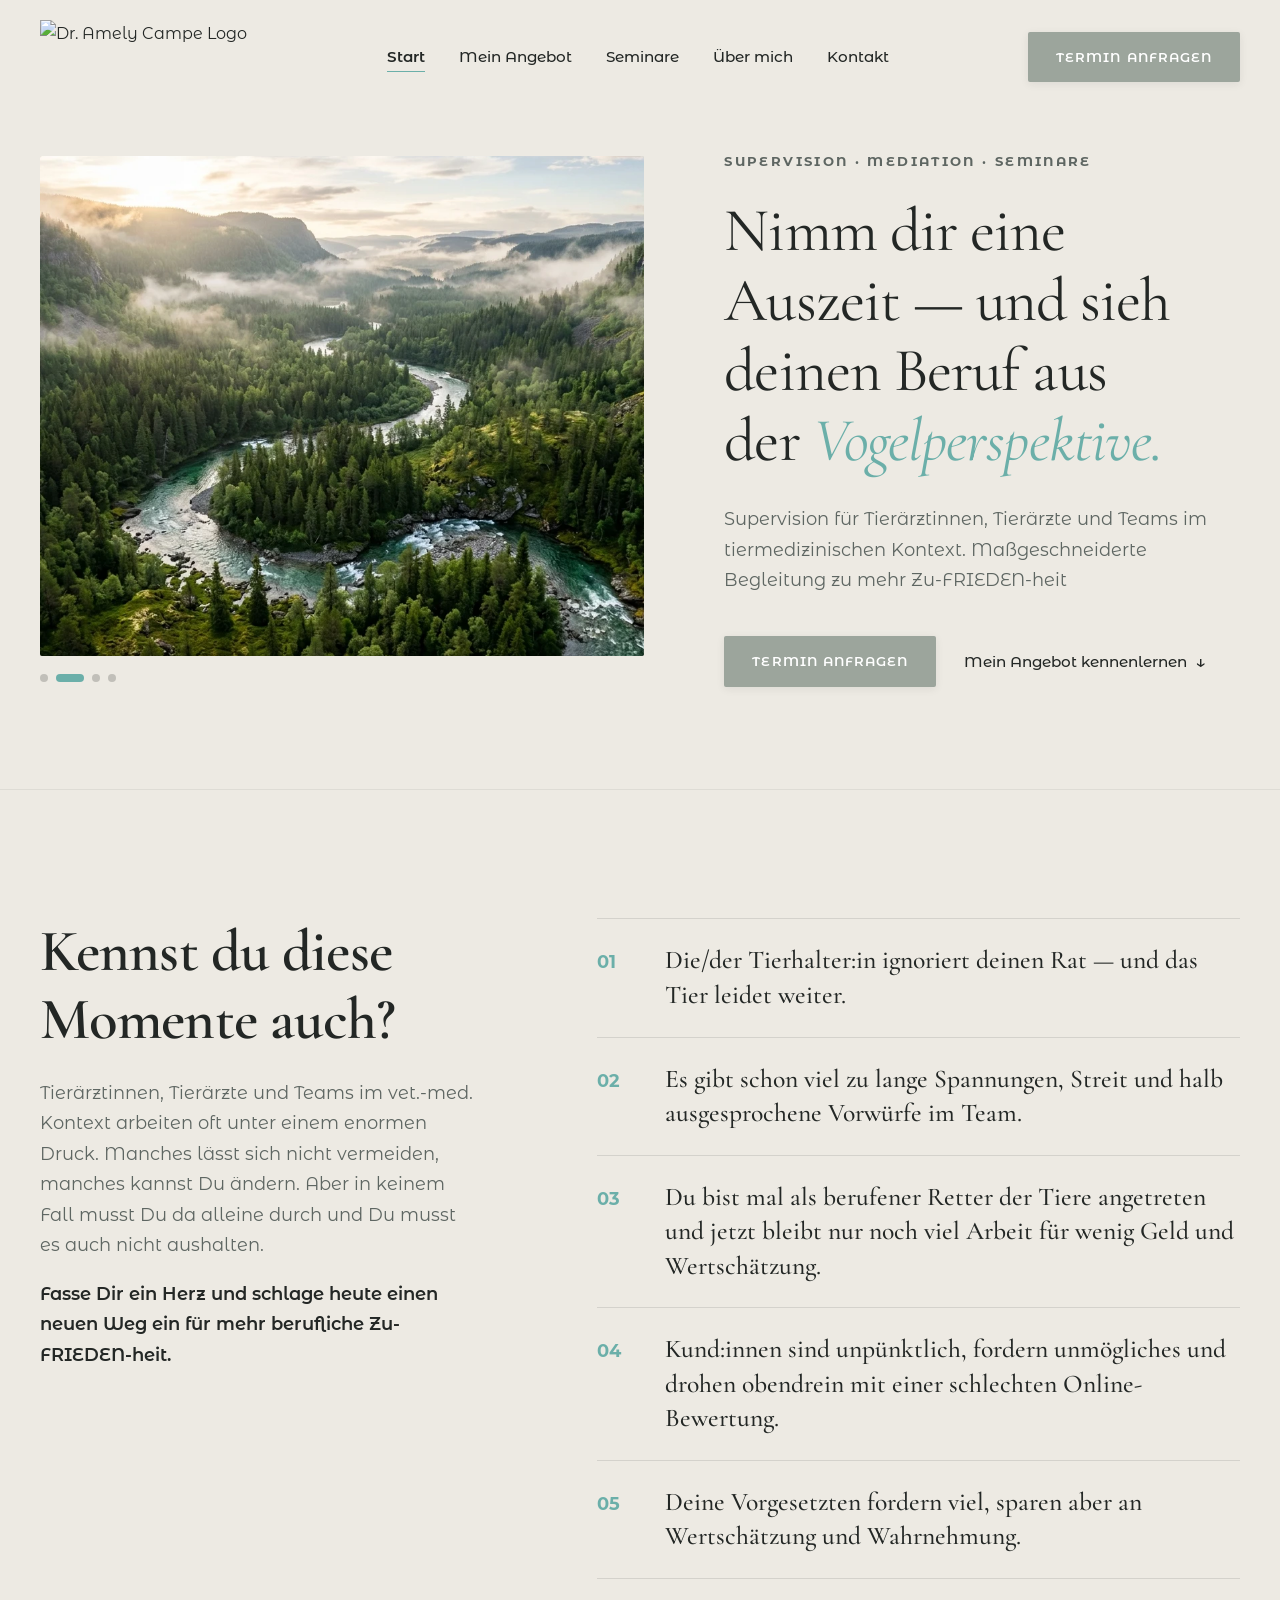
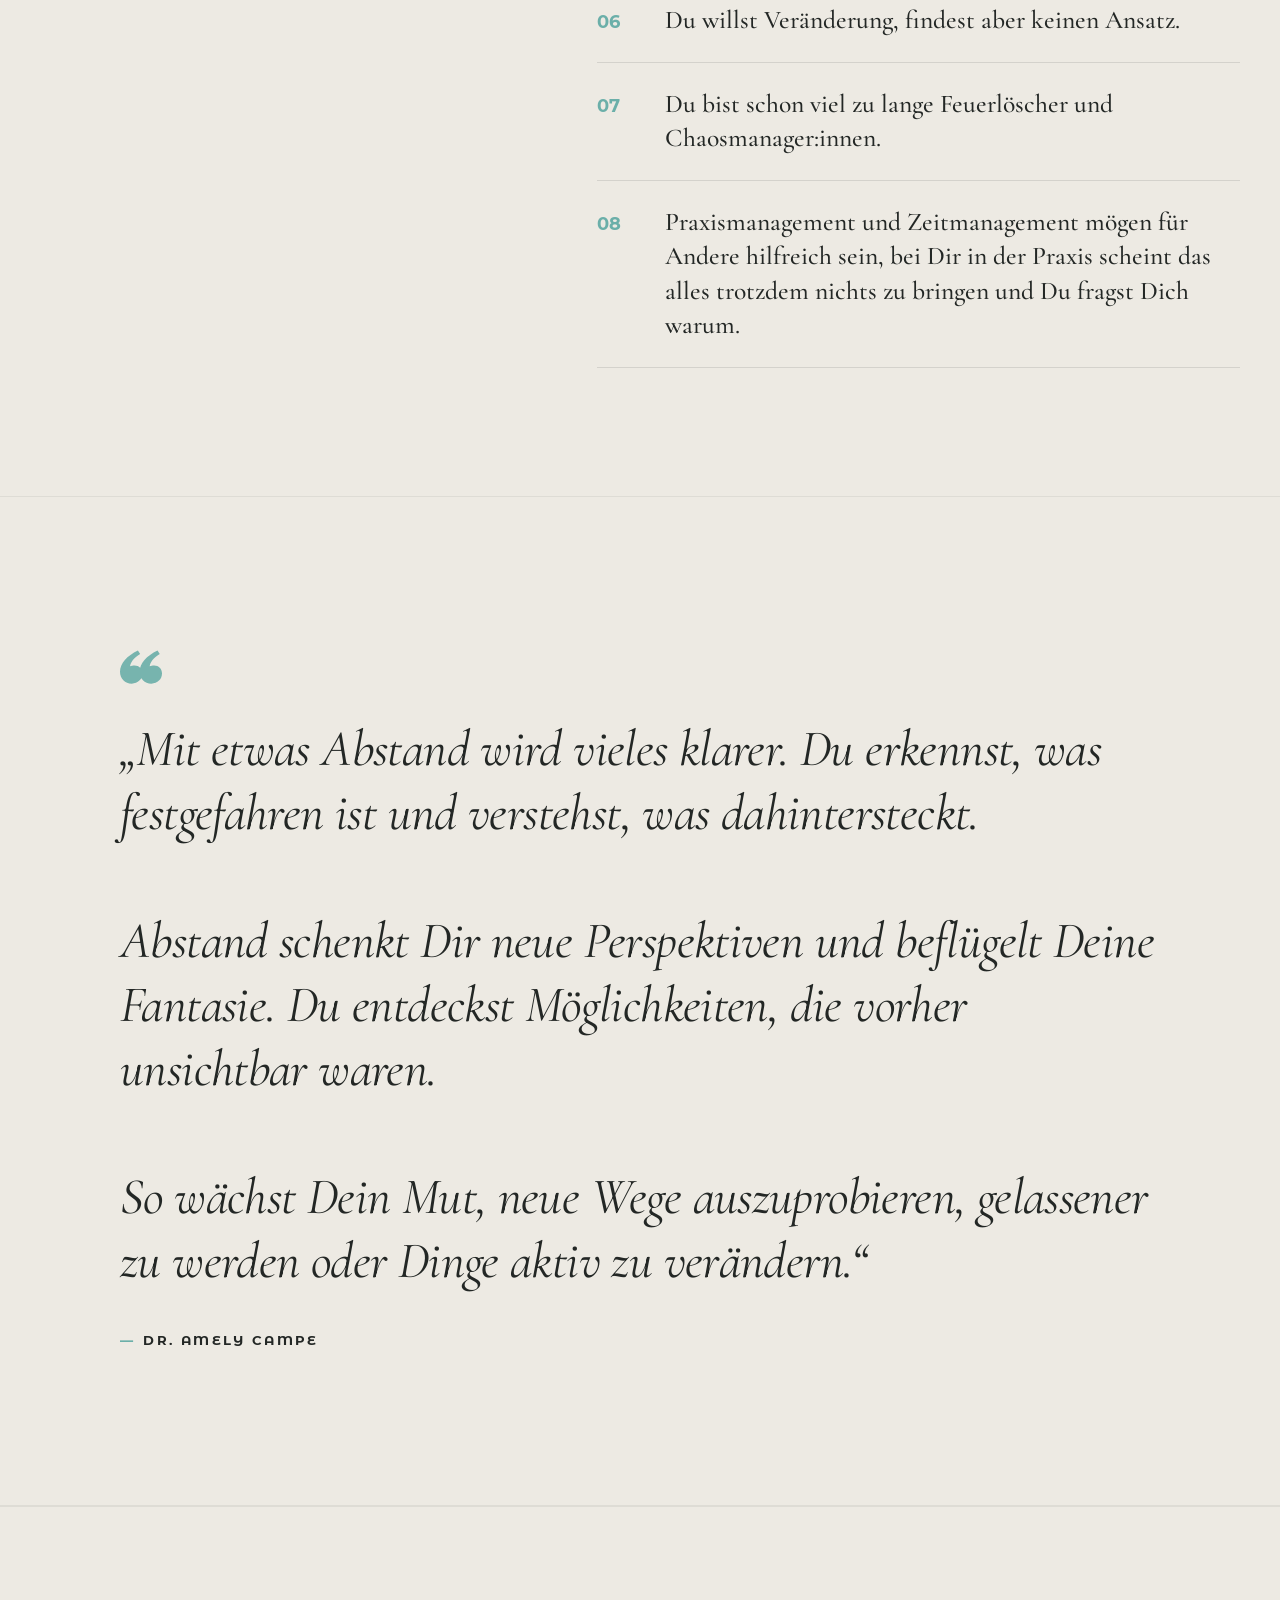
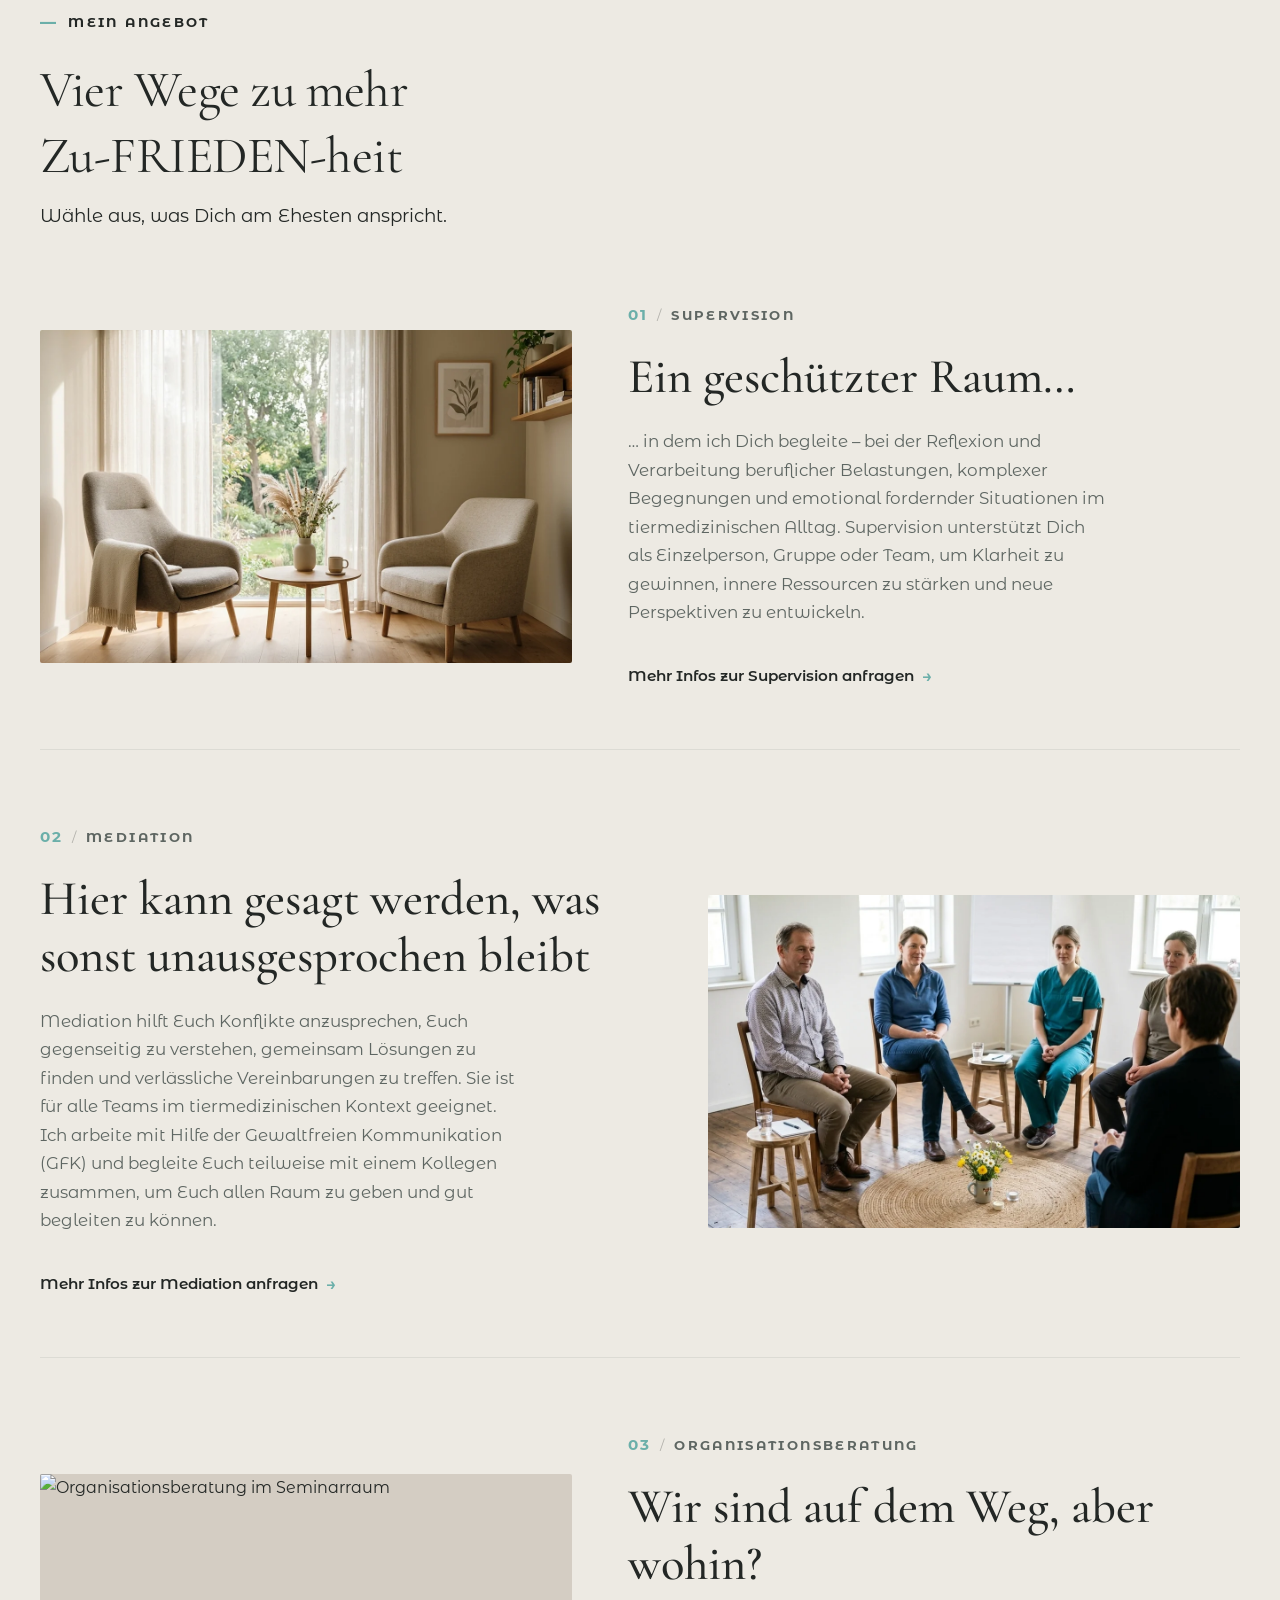
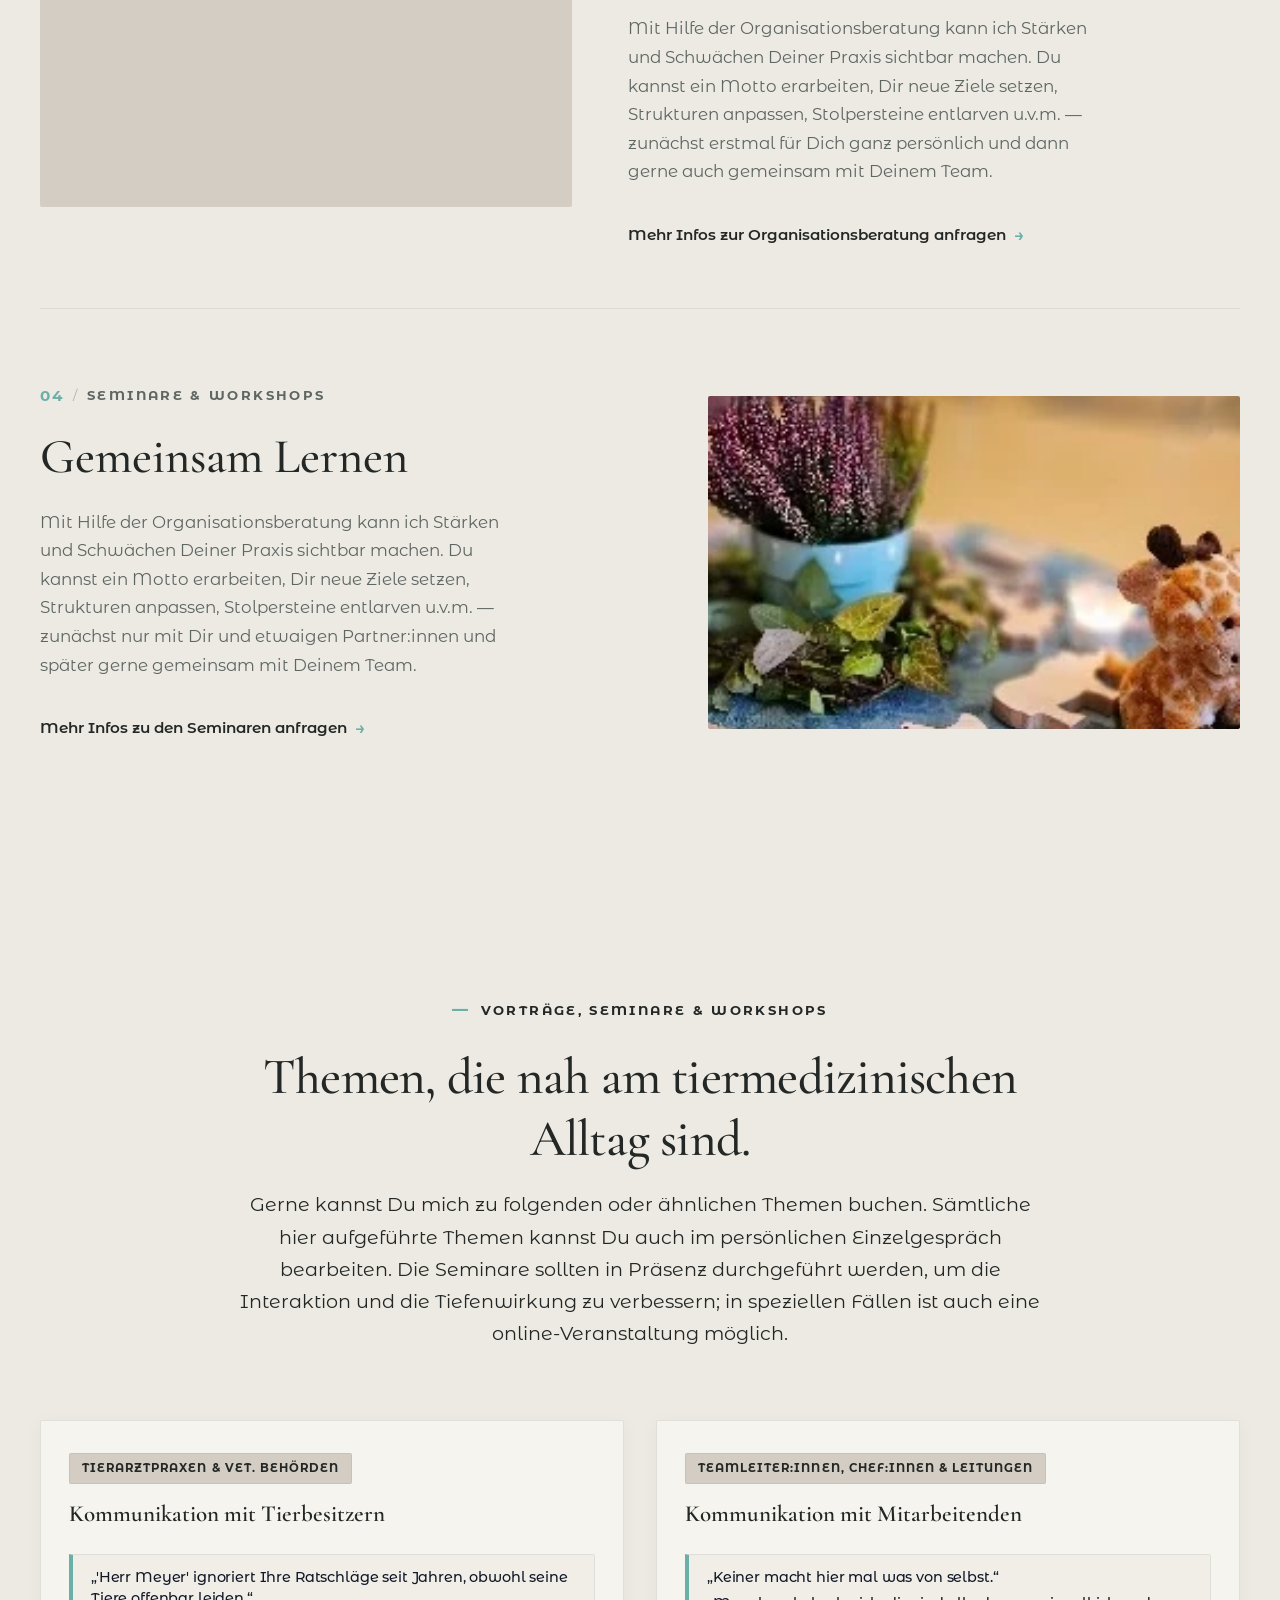
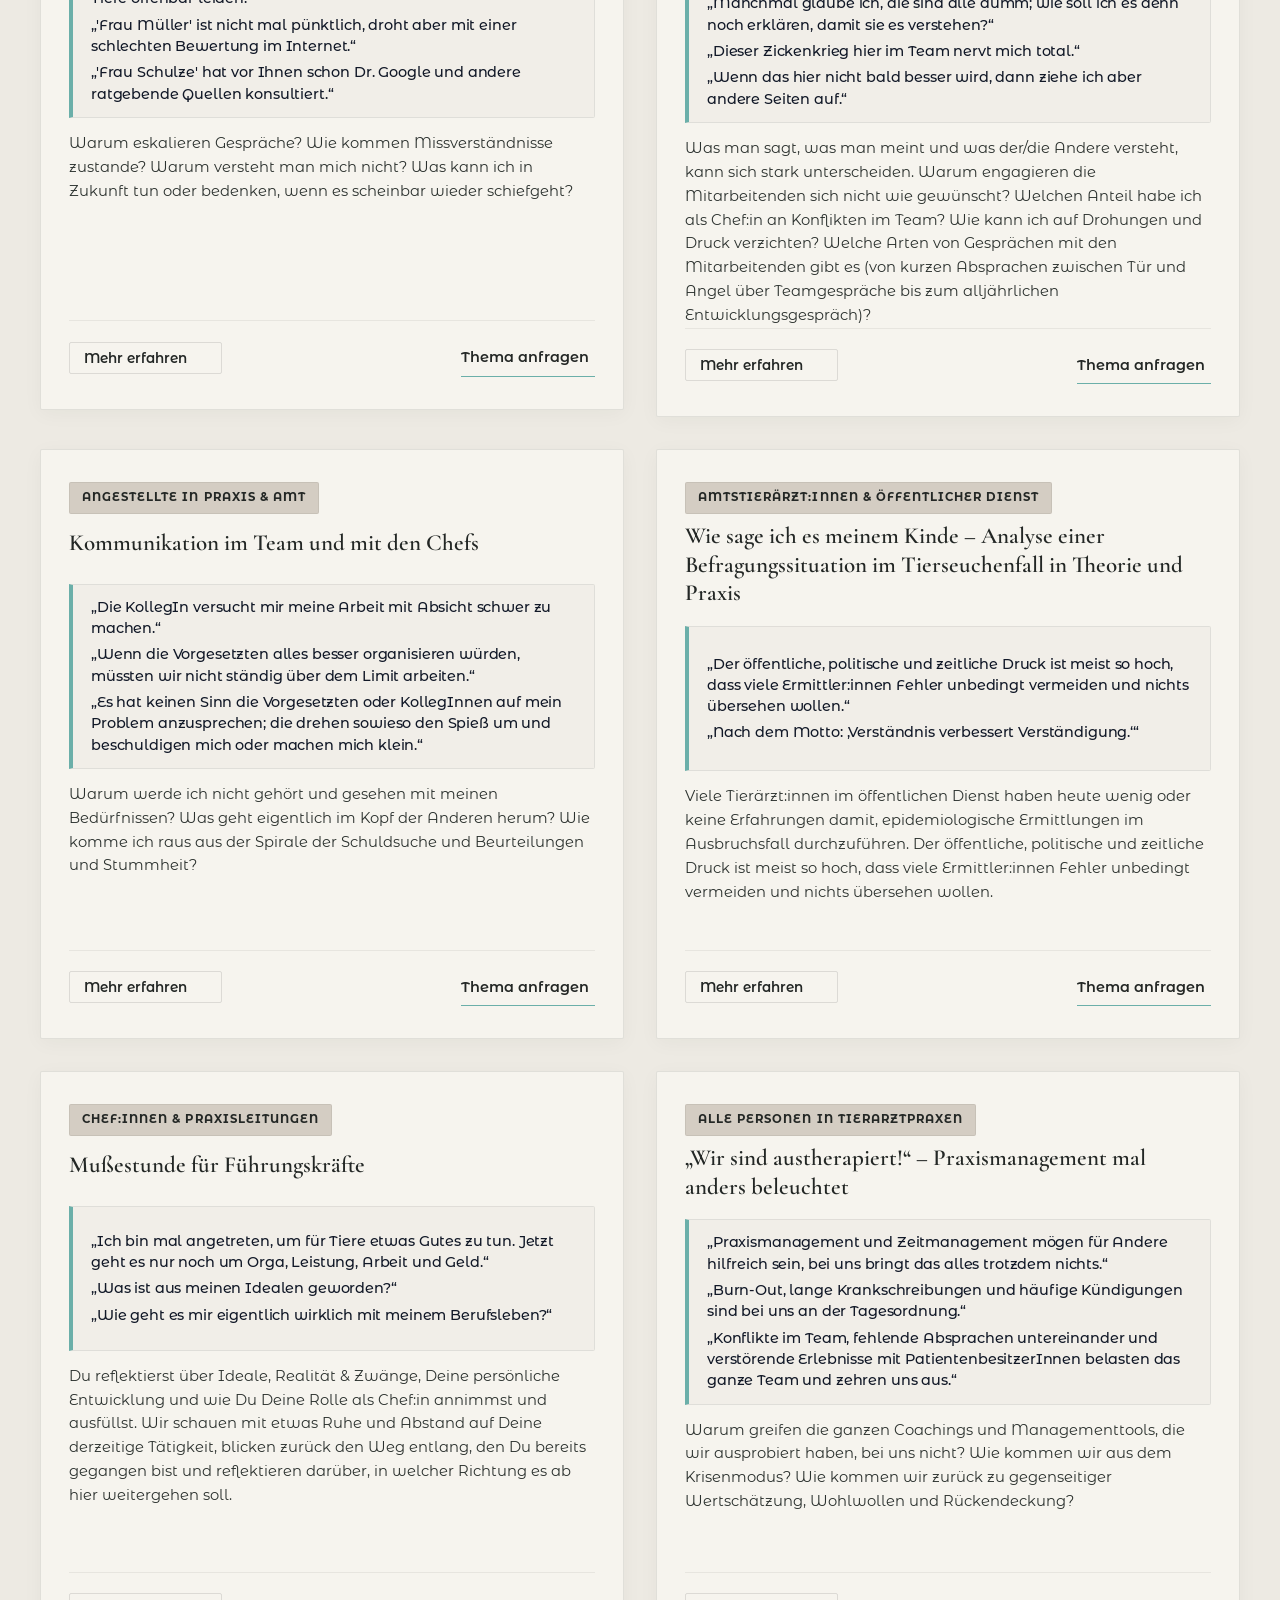
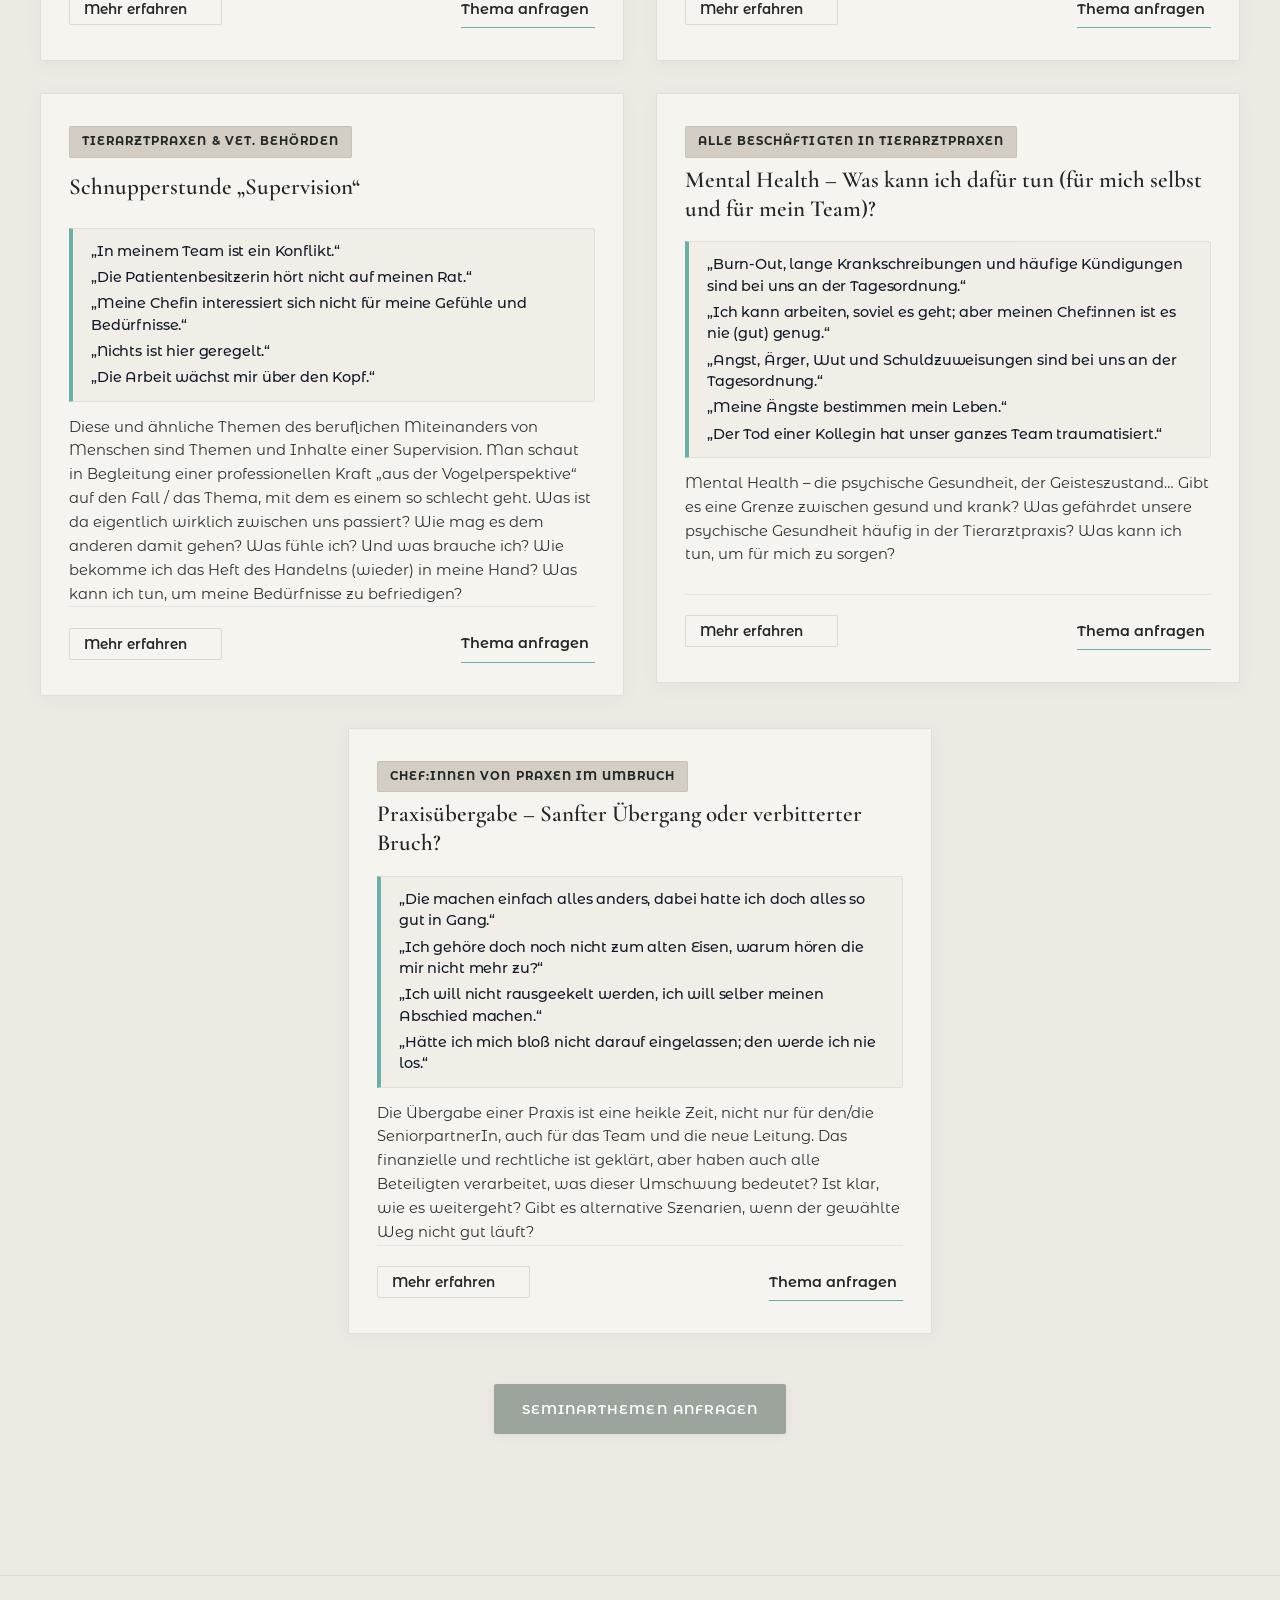
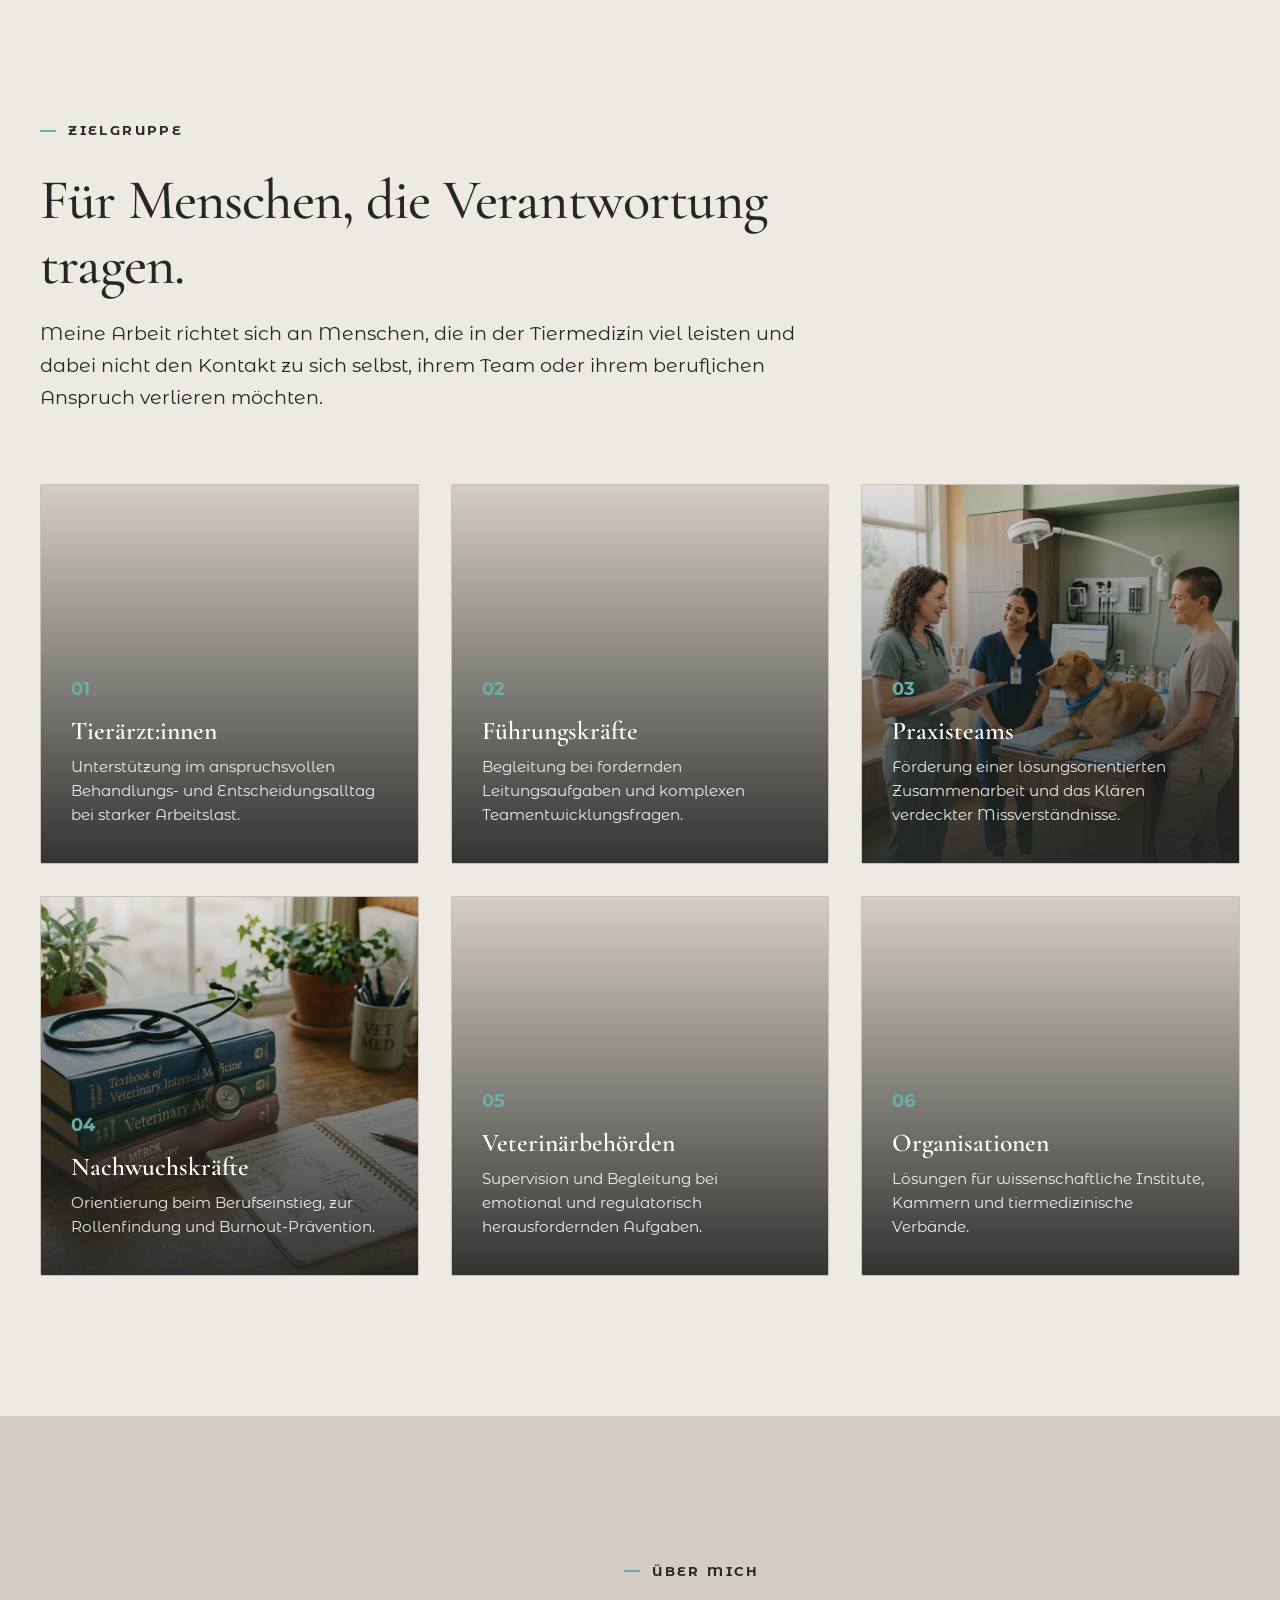
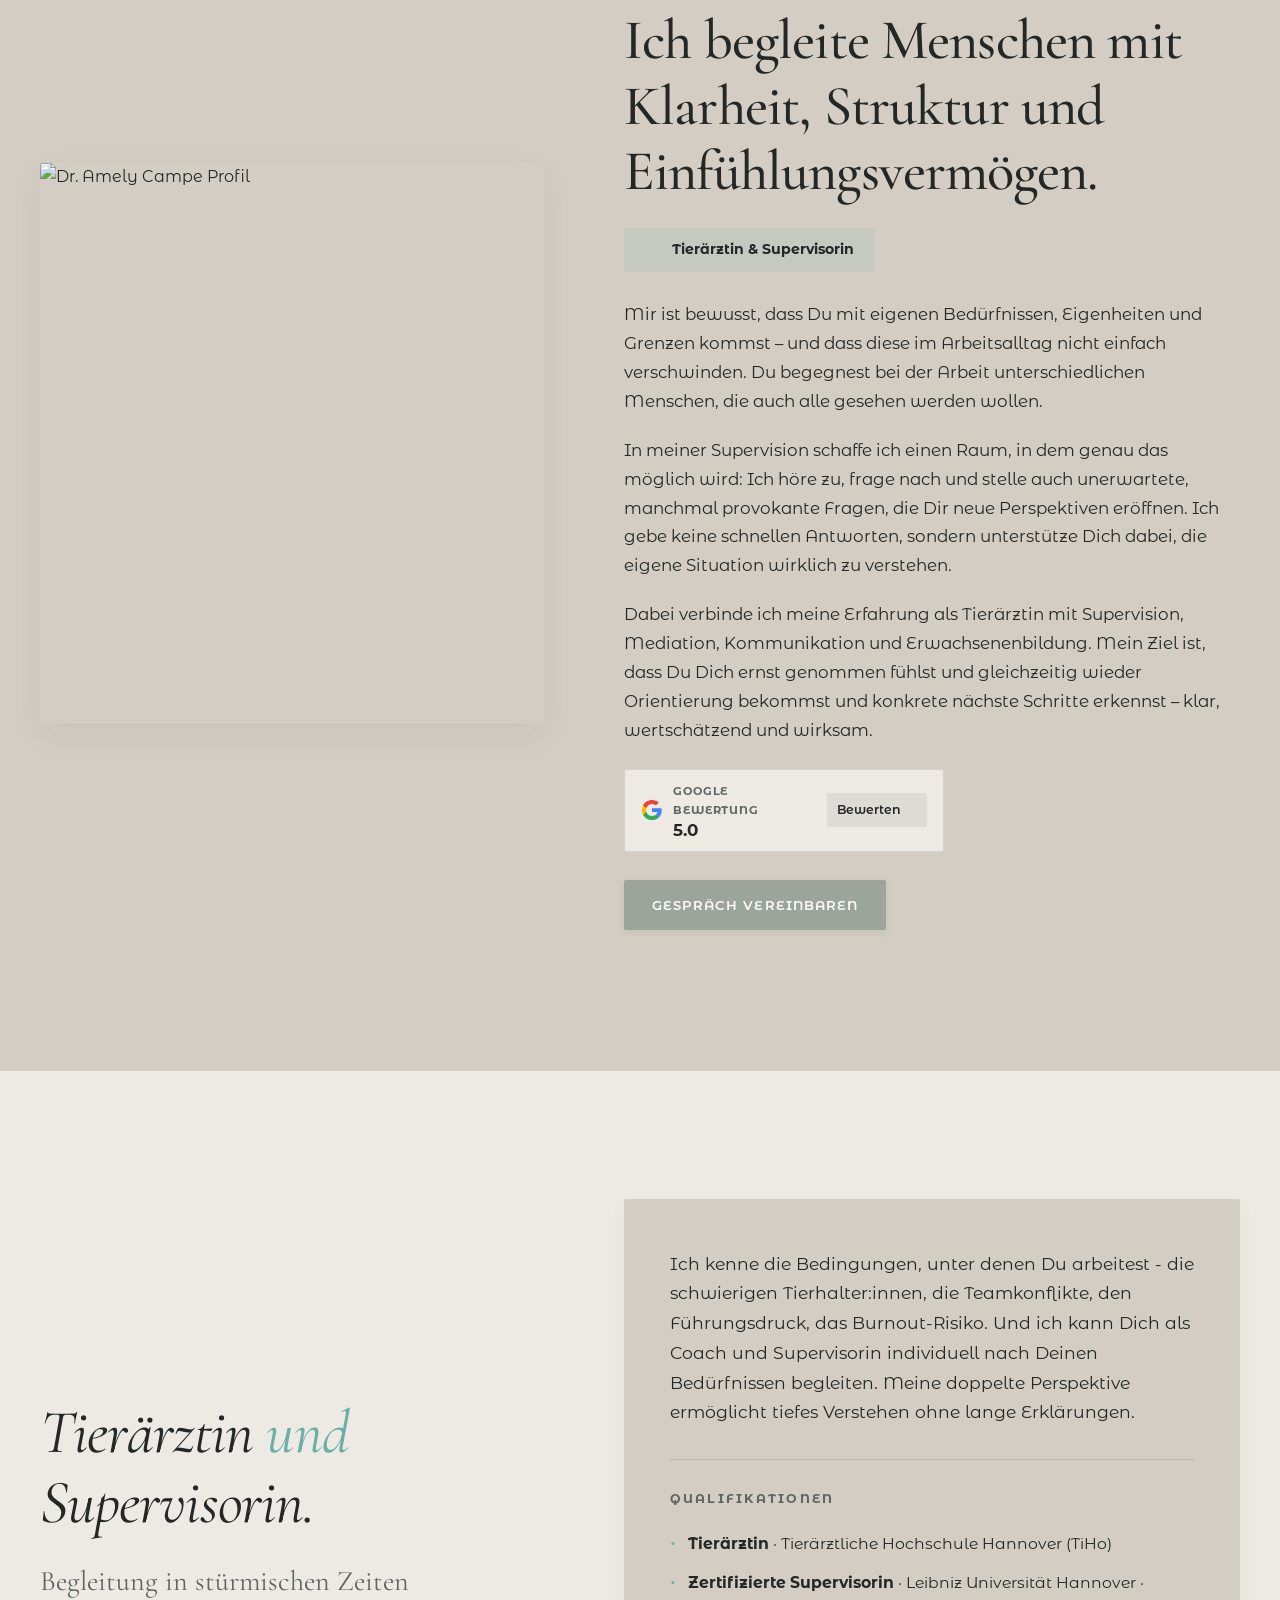
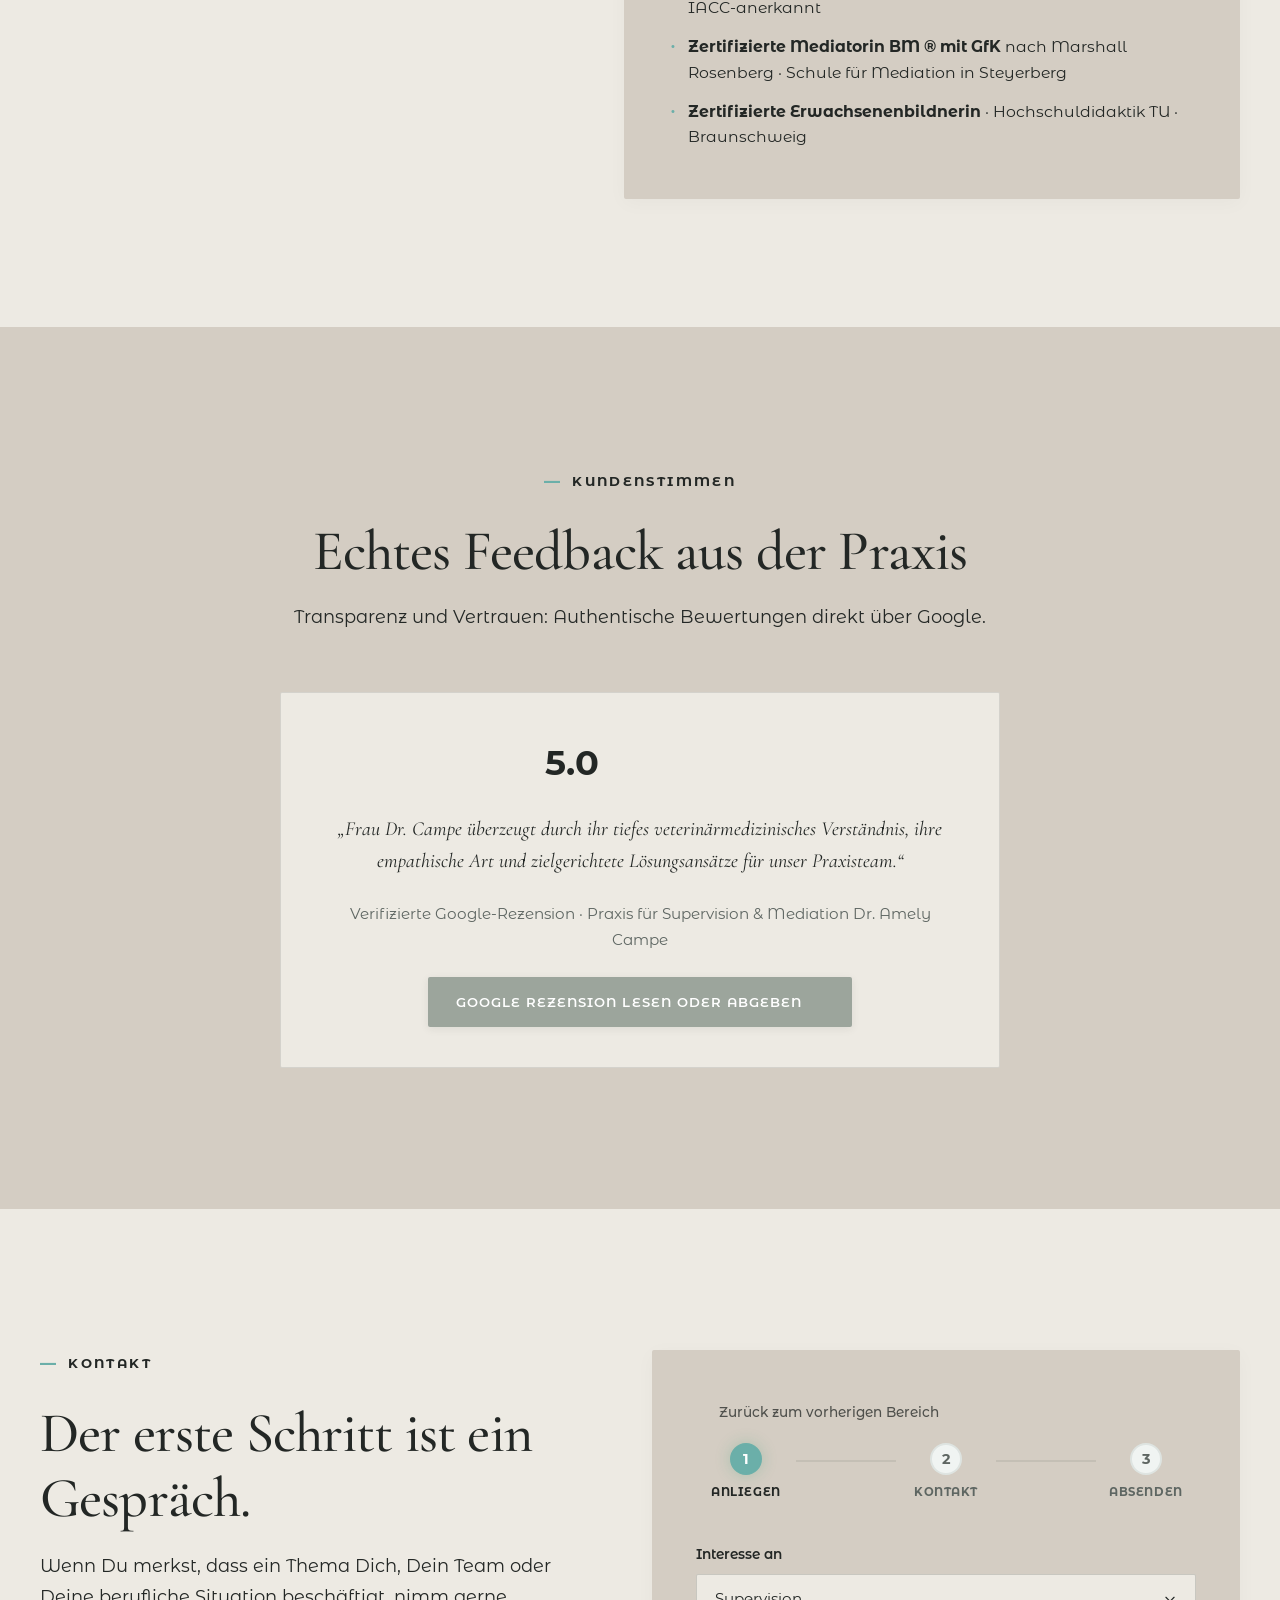
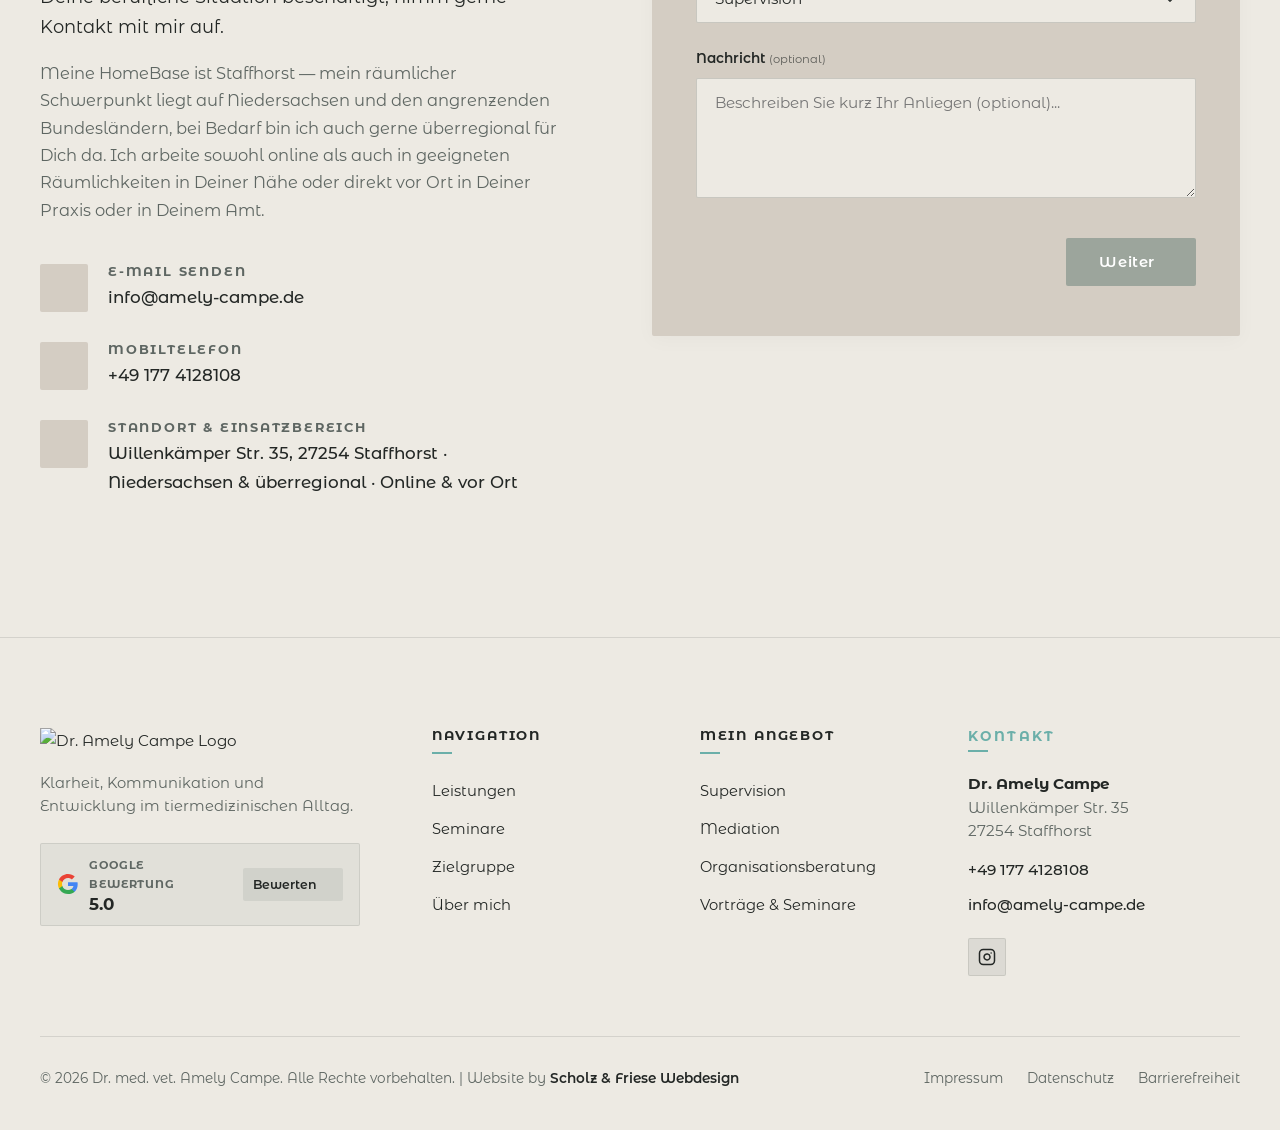
==== commit 57af888e: "feat: Mobile & iPad Optimierung, Turnstile Produktion-Key & Textanpassungen" ====
--- a/index.html
+++ b/index.html
@@ -24,7 +24,7 @@
     <script src="https://challenges.cloudflare.com/turnstile/v0/api.js" async defer></script>
 
     <!-- Stylesheets -->
-    <link rel="stylesheet" href="css/style.css">
+    <link rel="stylesheet" href="css/style.css?v=2.2">
 </head>
 <body>
 
@@ -189,7 +189,8 @@
                 <div class="services-main-header reveal" id="servicesHeader">
                     <span class="eyebrow-dash" id="servicesEyebrow"><span class="dash">—</span> MEIN ANGEBOT</span>
                     <h2 class="services-main-title" id="servicesTitle">
-                        Vier Wege zu mehr Zu-FRIEDEN-heit
+                        <span class="services-title-line" style="display: block !important; font-weight: 400 !important;">Vier Wege zu mehr</span>
+                        <span class="services-title-focus" style="display: block !important; font-weight: 400 !important; font-size: 1.0em !important; color: var(--color-anthrazit) !important; white-space: nowrap !important; margin-top: 4px;">Zu-FRIEDEN-heit</span>
                     </h2>
                     <p class="lead" style="margin-top: 14px; font-size: 1.15rem; color: var(--color-anthrazit);">
                         Wähle aus, was Dich am Ehesten anspricht.
@@ -203,7 +204,7 @@
                     <div class="service-pathway-row reveal" id="serviceSupervision">
                         <div class="service-row-image">
                             <div class="service-img-wrapper">
-                                <img src="https://pub-b33108412309406a9a941ddc51e9a5b9.r2.dev/dr-amely-campe/Bild4.png" alt="Supervision für Tierärztinnen und Tierärzte" class="service-img">
+                                <img src="images/supervision_raum.webp" alt="Supervision für Tierärztinnen und Tierärzte - Ein geschützter Raum" class="service-img">
                             </div>
                         </div>
                         <div class="service-row-content">
@@ -214,7 +215,7 @@
                             </span>
                             <h3 class="service-item-title">Ein geschützter Raum…</h3>
                             <p class="service-item-desc">
-                                … zur Reflexion und Verarbeitung beruflicher Belastungen, komplexer Begegnungen und emotional fordernder Situationen im tiermedizinischen Alltag. Supervision gibt es für Einzelpersonen, Gruppen oder Teams.
+                                … in dem ich Dich begleite – bei der Reflexion und Verarbeitung beruflicher Belastungen, komplexer Begegnungen und emotional fordernder Situationen im tiermedizinischen Alltag. Supervision unterstützt Dich als Einzelperson, Gruppe oder Team, um Klarheit zu gewinnen, innere Ressourcen zu stärken und neue Perspektiven zu entwickeln.
                             </p>
                             <a href="#contact" class="service-detail-link service-contact-link" data-service="supervision" id="linkSupervisionContact">
                                 <span>Mehr Infos zur Supervision anfragen</span>
@@ -233,7 +234,7 @@
                             </span>
                             <h3 class="service-item-title">Hier kann gesagt werden, was sonst unausgesprochen bleibt</h3>
                             <p class="service-item-desc">
-                                Mediation hilft Konflikte anzusprechen, sich gegenseitig zu verstehen und Lösungen zu finden und gemeinsam Vereinbarungen zu treffen. Sie ist für Tierarztpraxen und Veterinärämter mit ihren Teams. Ich/Wir arbeite/n mit Hilfe der Gewaltfreien Kommunikation (GFK).
+                                Mediation hilft Euch Konflikte anzusprechen, Euch gegenseitig zu verstehen, gemeinsam Lösungen zu finden und verlässliche Vereinbarungen zu treffen. Sie ist für alle Teams im tiermedizinischen Kontext geeignet. Ich arbeite mit Hilfe der Gewaltfreien Kommunikation (GFK) und begleite Euch teilweise mit einem Kollegen zusammen, um Euch allen Raum zu geben und gut begleiten zu können.
                             </p>
                             <a href="#contact" class="service-detail-link service-contact-link" data-service="mediation" id="linkMediationContact">
                                 <span>Mehr Infos zur Mediation anfragen</span>
@@ -242,7 +243,7 @@
                         </div>
                         <div class="service-row-image">
                             <div class="service-img-wrapper">
-                                <img src="images/mediation_session.webp" alt="Mediation im Praxisteam - Empathische Konfliktklärung" class="service-img">
+                                <img src="images/mediation_stuhlkreis.webp" alt="Mediation im Praxisteam - Empathische Konfliktklärung im Stuhlkreis" class="service-img">
                             </div>
                         </div>
                     </div>
@@ -262,7 +263,7 @@
                             </span>
                             <h3 class="service-item-title">Wir sind auf dem Weg, aber wohin?</h3>
                             <p class="service-item-desc">
-                                Mit Hilfe der Organisationsberatung kann ich Stärken und Schwächen Ihrer Praxis sichtbar machen. Sie können ein Motto erarbeiten, sich neue Ziele setzen, Strukturen anpassen, Stolpersteine entlarven u.v.m. — gemeinsam mit dem Team.
+                                Mit Hilfe der Organisationsberatung kann ich Stärken und Schwächen Deiner Praxis sichtbar machen. Du kannst ein Motto erarbeiten, Dir neue Ziele setzen, Strukturen anpassen, Stolpersteine entlarven u.v.m. — zunächst erstmal für Dich ganz persönlich und dann gerne auch gemeinsam mit Deinem Team.
                             </p>
                             <a href="#contact" class="service-detail-link service-contact-link" data-service="teamprozess" id="linkTeamprozesseContact">
                                 <span>Mehr Infos zur Organisationsberatung anfragen</span>
@@ -281,7 +282,7 @@
                             </span>
                             <h3 class="service-item-title">Gemeinsam Lernen</h3>
                             <p class="service-item-desc">
-                                In meinen Seminaren und Workshops erwarten Dich praxisrelevante Themen — von der Kommunikation mit Tierhalter:innen, dem Umgang mit Konflikten im Team, der Entwicklung der eigenen Führungskraft bis zu psychischer Gesundheit in der Tiermedizin.
+                                Mit Hilfe der Organisationsberatung kann ich Stärken und Schwächen Deiner Praxis sichtbar machen. Du kannst ein Motto erarbeiten, Dir neue Ziele setzen, Strukturen anpassen, Stolpersteine entlarven u.v.m. — zunächst nur mit Dir und etwaigen Partner:innen und später gerne gemeinsam mit Deinem Team.
                             </p>
                             <a href="#contact" class="service-detail-link service-contact-link" data-service="seminar" id="linkSeminareAnchor">
                                 <span>Mehr Infos zu den Seminaren anfragen</span>
@@ -306,8 +307,7 @@
                     <span class="eyebrow-dash" id="seminarEyebrow"><span class="dash">—</span> VORTRÄGE, SEMINARE & WORKSHOPS</span>
                     <h2 id="seminarHeadline">Themen, die nah am tiermedizinischen Alltag sind.</h2>
                     <p class="lead" id="seminarLeadText" style="margin-top: 18px;">
-                        Diese können in Präsenz oder online stattfinden. Gerne können Sie mich zu folgenden oder ähnlichen Themen buchen.<br>
-                        Sämtliche hier aufgeführte Themen können auch im persönlichen Einzelgespräch bearbeitet werden.
+                        Gerne kannst Du mich zu folgenden oder ähnlichen Themen buchen. Sämtliche hier aufgeführte Themen kannst Du auch im persönlichen Einzelgespräch bearbeiten. Die Seminare sollten in Präsenz durchgeführt werden, um die Interaktion und die Tiefenwirkung zu verbessern; in speziellen Fällen ist auch eine online-Veranstaltung möglich.
                     </p>
                 </div>
                 
@@ -556,6 +556,13 @@
                 
                 <div class="contact-form-col reveal" id="contactFormCol">
                     <div class="contact-form-wrapper" id="contactFormWrapper">
+                        <!-- Origin return button (takes visitor back to the exact section they came from) -->
+                        <div class="contact-form-top-nav" style="margin-bottom: 16px;">
+                            <button type="button" class="btn-contact-return" id="btnContactReturn" style="display: inline-flex; align-items: center; gap: 8px; font-size: 0.85rem; color: var(--color-anthrazit); background: none; border: none; cursor: pointer; padding: 4px 0; font-family: var(--font-main); font-weight: 500; opacity: 0.75; transition: opacity 0.2s ease;">
+                                <i data-lucide="arrow-left" style="width: 15px; height: 15px;"></i>
+                                <span>Zurück zum vorherigen Bereich</span>
+                            </button>
+                        </div>
                         <form id="contactForm">
                             <!-- 3 Step Flow Indicator -->
                             <div class="form-steps">
@@ -632,7 +639,7 @@
 
                                 <!-- Cloudflare Turnstile Challenge -->
                                 <div class="form-group" style="display: flex; justify-content: center; margin: 24px 0;">
-                                    <div class="cf-turnstile" data-sitekey="1x00000000000000000000AA" id="turnstileWidget"></div>
+                                    <div class="cf-turnstile" data-sitekey="0x4AAAAAADlxsmrOPF3EvoQb" id="turnstileWidget"></div>
                                 </div>
 
                                 <div class="form-nav-buttons">
--- a/css/style.css
+++ b/css/style.css
@@ -77,6 +77,9 @@
     scroll-padding-top: 100px;
     -webkit-font-smoothing: antialiased;
     -moz-osx-font-smoothing: grayscale;
+    overflow-x: hidden;
+    width: 100%;
+    max-width: 100vw;
 }
 
 body {
@@ -86,6 +89,9 @@
     line-height: 1.7;
     font-size: 1rem;
     overflow-x: hidden;
+    width: 100%;
+    max-width: 100vw;
+    position: relative;
 }
 
 /* --- CUSTOM SCROLLBAR --- */
@@ -765,17 +771,30 @@
 
 .services-main-header {
     text-align: left;
-    max-width: 720px;
+    max-width: 860px;
     margin-bottom: clamp(40px, 5vw, 60px);
 }
 
 .services-main-title {
     font-family: var(--font-serif);
-    font-size: clamp(2.6rem, 4.2vw, 3.8rem);
-    font-weight: 500;
-    line-height: 1.15;
+    font-size: clamp(2.4rem, 4.0vw, 3.8rem);
+    font-weight: 400;
+    line-height: 1.2;
     color: var(--color-anthrazit);
     letter-spacing: -0.015em;
+}
+
+.services-title-line {
+    display: block !important;
+    font-weight: 400 !important;
+}
+
+.services-title-focus {
+    display: block !important;
+    font-weight: 400 !important;
+    font-style: normal !important;
+    letter-spacing: -0.01em;
+    white-space: nowrap !important;
 }
 
 .services-pathways-list {
@@ -974,37 +993,46 @@
 .seminar-cards-grid {
     display: grid;
     grid-template-columns: repeat(2, 1fr);
-    gap: 36px;
-    align-items: start;
+    gap: 32px;
+    align-items: start; /* Expanding one card never stretches the adjacent card */
+}
+
+/* Center the last card when it is alone in the last row */
+@media (min-width: 1025px) {
+    .seminar-large-card:last-child:nth-child(odd) {
+        grid-column: 1 / -1;
+        width: 100%;
+        max-width: calc(50% - 16px);
+        justify-self: center;
+        margin-left: auto;
+        margin-right: auto;
+    }
 }
 
 .seminar-large-card {
-    background-color: #FFFFFF;
-    border: 1px solid var(--color-border);
+    background-color: #F6F4EE; /* Sanft abgetöntes Natur-Warmweiß/Greige statt grellem Weiß */
+    border: 1px solid rgba(35, 39, 37, 0.1);
     border-radius: var(--radius-xs);
-    padding: 38px 34px;
+    padding: 32px 28px;
     transition: var(--transition-smooth);
     display: flex;
     flex-direction: column;
     justify-content: space-between;
-    box-shadow: 0 4px 20px rgba(35, 39, 37, 0.03);
+    box-shadow: 0 4px 20px rgba(35, 39, 37, 0.04);
     position: relative;
-    min-height: 670px; /* Equal height for all cards in standard view */
+    min-height: 590px; /* Identical uniform height for all cards in standard unexpanded view */
 }
 
 .seminar-large-card:hover {
+    background-color: #FAF8F3;
     transform: translateY(-4px);
-    box-shadow: var(--shadow-hover);
+    box-shadow: 0 16px 36px rgba(35, 39, 37, 0.07);
     border-color: var(--color-border-accent);
 }
 
-.seminar-large-card:not(.is-expanded) {
-    height: 670px; /* Exactly identical height for all unexpanded cards across grid rows */
-}
-
 .seminar-large-card.is-expanded {
-    min-height: 670px;
     height: auto;
+    min-height: 590px;
 }
 
 .seminar-card-content {
@@ -1014,8 +1042,8 @@
 }
 
 .seminar-card-header {
-    margin-bottom: 14px;
-    min-height: 110px;
+    margin-bottom: 8px;
+    min-height: 82px;
     display: flex;
     flex-direction: column;
     justify-content: flex-start;
@@ -1024,37 +1052,40 @@
 .seminar-card-badge {
     display: inline-block;
     align-self: flex-start;
-    padding: 6px 14px;
+    padding: 5px 12px;
     background-color: var(--color-bg-schlamm);
     color: var(--color-anthrazit);
     border-radius: var(--radius-xs);
     font-family: var(--font-main);
-    font-size: 0.74rem;
+    font-size: 0.72rem;
     font-weight: 700;
-    letter-spacing: 0.1em;
+    letter-spacing: 0.09em;
     text-transform: uppercase;
-    margin-bottom: 12px;
+    margin-bottom: 8px;
     border: 1px solid var(--color-border-subtle);
 }
 
 .seminar-large-card h3 {
     font-family: var(--font-serif);
-    font-size: clamp(1.4rem, 1.9vw, 1.75rem);
+    font-size: clamp(1.35rem, 1.8vw, 1.65rem);
     font-weight: 600;
     color: var(--color-anthrazit);
     line-height: 1.25;
     margin: 0;
-}
-
-/* Quotes Container - Crisp, High-Contrast & Highly Readable */
+    min-height: 44px;
+    display: flex;
+    align-items: center;
+}
+
+/* Quotes Container - Harmonisch eingebettet in sanftem Greige-Ton */
 .seminar-quotes-box {
-    background-color: #F8F9F8;
-    border: 1px solid rgba(25, 32, 29, 0.09);
+    background-color: rgba(237, 234, 227, 0.55);
+    border: 1px solid rgba(35, 39, 37, 0.08);
     border-left: 4px solid var(--color-accent-teal);
-    padding: 16px 20px;
+    padding: 12px 18px;
     border-radius: 0 var(--radius-xs) var(--radius-xs) 0;
-    margin: 14px 0 18px;
-    min-height: 195px;
+    margin: 10px 0 14px;
+    min-height: 145px;
     display: flex;
     flex-direction: column;
     justify-content: center;
@@ -1066,15 +1097,15 @@
     margin: 0;
     display: flex;
     flex-direction: column;
-    gap: 8px;
+    gap: 5px;
 }
 
 .seminar-quotes-list li {
     font-family: var(--font-main);
-    font-size: 0.94rem;
+    font-size: 0.90rem;
     font-weight: 500;
-    line-height: 1.55;
-    color: #111827; /* Rich dark obsidian for crystal-clear readability */
+    line-height: 1.48;
+    color: #111827;
     letter-spacing: -0.01em;
 }
 
@@ -1086,40 +1117,44 @@
     justify-content: flex-start;
 }
 
-.seminar-large-card.is-expanded .seminar-card-teaser-wrapper {
-    flex: none;
-}
-
 .seminar-card-desc {
     font-family: var(--font-main);
-    color: #232725;
-    font-size: 0.95rem;
+    color: #2b312e;
+    font-size: 0.92rem;
+    line-height: 1.62;
+    margin: 0;
+}
+
+/* Expandable Details Container - Modern CSS Grid Accordion */
+.seminar-card-details-wrapper {
+    display: grid;
+    grid-template-rows: 0fr;
+    transition: grid-template-rows 0.4s cubic-bezier(0.22, 1, 0.36, 1), opacity 0.3s ease;
+    opacity: 0;
+}
+
+.seminar-large-card.is-expanded .seminar-card-details-wrapper {
+    grid-template-rows: 1fr;
+    opacity: 1;
+}
+
+.seminar-card-details-inner {
+    overflow: hidden;
+    min-height: 0;
+}
+
+.seminar-details-content {
+    padding-top: 16px;
+    margin-top: 14px;
+    border-top: 1px dashed var(--color-border);
+}
+
+.seminar-orig-paragraph {
+    font-family: var(--font-main);
+    font-size: 0.91rem;
     line-height: 1.65;
-    margin: 0;
-}
-
-/* Expandable Details - Original Flowing Paragraphs */
-.seminar-card-details {
-    max-height: 0;
-    overflow: hidden;
-    opacity: 0;
-    transition: max-height 0.4s ease, opacity 0.35s ease, margin-top 0.3s ease;
-}
-
-.seminar-large-card.is-expanded .seminar-card-details {
-    max-height: 1400px;
-    opacity: 1;
-    margin-top: 18px;
-    padding-top: 20px;
-    border-top: 1px dashed var(--color-border);
-}
-
-.seminar-orig-paragraph {
-    font-family: var(--font-main);
-    font-size: 0.93rem;
-    line-height: 1.68;
     color: var(--color-text-muted);
-    margin-bottom: 14px;
+    margin-bottom: 12px;
 }
 
 .seminar-orig-paragraph:last-child {
@@ -1133,7 +1168,7 @@
     background-color: rgba(35, 39, 37, 0.04);
     border-left: 2px solid var(--color-anthrazit);
     padding: 10px 14px;
-    margin-top: 14px;
+    margin-top: 12px;
     font-family: var(--font-main);
     font-size: 0.85rem;
     font-style: italic;
@@ -1154,8 +1189,8 @@
     align-items: center;
     justify-content: space-between;
     gap: 16px;
-    padding-top: 20px;
-    margin-top: auto; /* Pushes footer to the exact same baseline across all cards */
+    padding-top: 18px;
+    margin-top: auto;
     border-top: 1px solid var(--color-border-subtle);
 }
 
@@ -1183,7 +1218,7 @@
 .btn-toggle-seminar .toggle-icon {
     width: 14px;
     height: 14px;
-    transition: transform 0.3s ease;
+    transition: transform 0.35s cubic-bezier(0.22, 1, 0.36, 1);
 }
 
 .seminar-large-card.is-expanded .btn-toggle-seminar .toggle-icon {
@@ -2541,131 +2576,9 @@
         padding-right: 28px;
     }
 
-    /* Hero Section */
-    .hero-section {
-        padding-top: 140px;
-        padding-bottom: 60px;
-    }
-
-    .hero-grid {
-        grid-template-columns: 1fr;
-        gap: 40px;
-    }
-
-    .hero-slider-wrapper {
-        height: 380px;
-    }
-
-    .hero-content-col {
-        padding-left: 0;
-        max-width: 720px;
-    }
-
-    /* Wiedererkennung (Momente) */
-    .wiedererkennung-grid {
-        grid-template-columns: 1fr;
-        gap: 44px;
-    }
-
-    .wiedererkennung-left {
-        position: static;
-        top: auto;
-        max-width: 100%;
-    }
-
-    /* Kombination & Qualifikationen */
-    .combination-grid {
-        grid-template-columns: 1fr;
-        gap: 40px;
-    }
-
-    .combination-left {
-        padding-right: 0;
-    }
-
-    /* Mein Angebot / Pathways */
-    .service-pathway-row,
-    .service-pathway-row.reverse {
-        grid-template-columns: 1fr 1fr;
-        gap: 36px;
-    }
-
-    /* Seminar Cards Grid */
-    .seminar-cards-grid {
-        grid-template-columns: 1fr;
-        gap: 28px;
-    }
-
-    .seminar-large-card,
-    .seminar-large-card:not(.is-expanded) {
-        min-height: auto !important;
-        height: auto !important;
-    }
-
-    .seminar-card-header {
-        min-height: auto;
-    }
-
-    .seminar-quotes-box {
-        min-height: auto;
-    }
-
-    /* Zielgruppe / Audience */
-    .audience-grid {
-        grid-template-columns: repeat(2, 1fr);
-        gap: 24px;
-    }
-
-    /* Über mich / About */
-    .about-grid {
-        grid-template-columns: 1fr;
-        gap: 48px;
-    }
-
-    .about-image-wrapper {
-        height: 440px;
-        order: -1;
-    }
-
-    /* Testimonials */
-    .testimonials-grid {
-        grid-template-columns: repeat(2, 1fr);
-        gap: 24px;
-    }
-
-    /* Kontakt */
-    .contact-grid {
-        grid-template-columns: 1fr;
-        gap: 48px;
-    }
-
-    /* Footer */
-    .footer-grid {
-        grid-template-columns: 1.4fr 1fr 1fr;
-        gap: 40px;
-    }
-
-    .footer-column:last-child {
-        grid-column: span 3;
-    }
-}
-
-/* --------------------------------------------------------------------------
-   2. SMARTPHONES & TABLETS PORTRAIT (<= 768px)
-   -------------------------------------------------------------------------- */
-@media (max-width: 768px) {
-    :root {
-        --section-padding: 60px 0;
-    }
-
-    .container {
-        padding-left: 20px;
-        padding-right: 20px;
-    }
-
-    /* Header & Mobile Drawer Navigation */
+    /* Header & Navigation on Tablets (<= 1024px) */
     .header {
-        padding: 12px 0;
+        padding: 14px 0;
     }
 
     .header.scrolled {
@@ -2673,11 +2586,11 @@
     }
 
     .logo img {
-        height: 50px;
+        height: 58px;
     }
 
     .header.scrolled .logo img {
-        height: 44px;
+        height: 48px;
     }
 
     .nav-right-ctas {
@@ -2719,9 +2632,9 @@
     .nav-menu {
         position: fixed;
         top: 0;
-        right: -100%;
+        right: 0;
         width: 84%;
-        max-width: 320px;
+        max-width: 340px;
         height: 100vh;
         height: 100dvh;
         background-color: #FAF8F5;
@@ -2731,14 +2644,21 @@
         align-items: stretch;
         padding: 96px 28px 40px;
         box-shadow: -10px 0 35px rgba(25, 32, 29, 0.15);
-        transition: right 0.35s cubic-bezier(0.22, 1, 0.36, 1);
+        transform: translateX(105%);
+        visibility: hidden;
+        pointer-events: none;
+        opacity: 0;
+        transition: transform 0.35s cubic-bezier(0.22, 1, 0.36, 1), opacity 0.25s ease, visibility 0.35s ease;
         z-index: 1050;
         overflow-y: auto;
         gap: 0;
     }
 
     .nav-menu.active {
-        right: 0;
+        transform: translateX(0);
+        visibility: visible;
+        pointer-events: auto;
+        opacity: 1;
     }
 
     .nav-menu li {
@@ -2778,6 +2698,156 @@
 
     /* Hero Section */
     .hero-section {
+        padding-top: 140px;
+        padding-bottom: 60px;
+    }
+
+    .hero-grid {
+        grid-template-columns: 1fr;
+        gap: 40px;
+    }
+
+    .hero-slider-wrapper {
+        height: 380px;
+    }
+
+    .hero-content-col {
+        padding-left: 0;
+        max-width: 720px;
+    }
+
+    /* Wiedererkennung (Momente) */
+    .wiedererkennung-grid {
+        grid-template-columns: 1fr;
+        gap: 44px;
+    }
+
+    .wiedererkennung-left {
+        position: static;
+        top: auto;
+        max-width: 100%;
+    }
+
+    /* Kombination & Qualifikationen */
+    .combination-grid {
+        grid-template-columns: 1fr;
+        gap: 40px;
+    }
+
+    .combination-left {
+        padding-right: 0;
+    }
+
+    /* Mein Angebot / Pathways */
+    .service-pathway-row,
+    .service-pathway-row.reverse {
+        grid-template-columns: 1fr 1fr;
+        gap: 36px;
+    }
+
+    /* Seminar Cards Grid */
+    .seminar-cards-grid {
+        grid-template-columns: 1fr;
+        gap: 28px;
+    }
+
+    .seminar-large-card,
+    .seminar-large-card:not(.is-expanded) {
+        min-height: auto !important;
+        height: auto !important;
+    }
+
+    .seminar-large-card:last-child:nth-child(odd) {
+        grid-column: auto;
+        max-width: 100%;
+        margin: 0;
+    }
+
+    .seminar-card-header {
+        min-height: auto;
+    }
+
+    .seminar-quotes-box {
+        min-height: auto;
+    }
+
+    /* Zielgruppe / Audience */
+    .audience-grid {
+        grid-template-columns: repeat(2, 1fr);
+        gap: 24px;
+    }
+
+    /* Über mich / About */
+    .about-grid {
+        grid-template-columns: 1fr;
+        gap: 48px;
+    }
+
+    .about-image-wrapper {
+        height: 440px;
+        order: -1;
+    }
+
+    /* Testimonials */
+    .testimonials-grid {
+        grid-template-columns: repeat(2, 1fr);
+        gap: 24px;
+    }
+
+    /* Kontakt */
+    .contact-grid {
+        grid-template-columns: 1fr;
+        gap: 48px;
+    }
+
+    /* Footer */
+    .footer-grid {
+        grid-template-columns: 1.4fr 1fr 1fr;
+        gap: 40px;
+    }
+
+    .footer-column:last-child {
+        grid-column: span 3;
+    }
+}
+
+/* --------------------------------------------------------------------------
+   2. SMARTPHONES & TABLETS PORTRAIT (<= 768px)
+   -------------------------------------------------------------------------- */
+@media (max-width: 768px) {
+    :root {
+        --section-padding: 60px 0;
+    }
+
+    .container {
+        padding-left: 20px;
+        padding-right: 20px;
+    }
+
+    /* Header & Mobile Navigation (Smartphones <= 768px) */
+    .header {
+        padding: 12px 0;
+    }
+
+    .header.scrolled {
+        padding: 10px 0;
+    }
+
+    .logo img {
+        height: 50px;
+    }
+
+    .header.scrolled .logo img {
+        height: 44px;
+    }
+
+    .nav-menu {
+        max-width: 300px;
+        padding: 86px 24px 36px;
+    }
+
+    /* Hero Section */
+    .hero-section {
         padding-top: 105px;
         padding-bottom: 50px;
     }
@@ -2963,6 +3033,12 @@
     .seminar-large-card:not(.is-expanded) {
         min-height: auto !important;
         height: auto !important;
+    }
+
+    .seminar-large-card:last-child:nth-child(odd) {
+        grid-column: auto;
+        max-width: 100%;
+        margin: 0;
     }
 
     .seminar-card-header {
@@ -3275,6 +3351,10 @@
         margin-bottom: 36px;
     }
 
+    .footer-column:last-child {
+        grid-column: auto !important;
+    }
+
     .footer-column h4 {
         margin-bottom: 16px;
     }
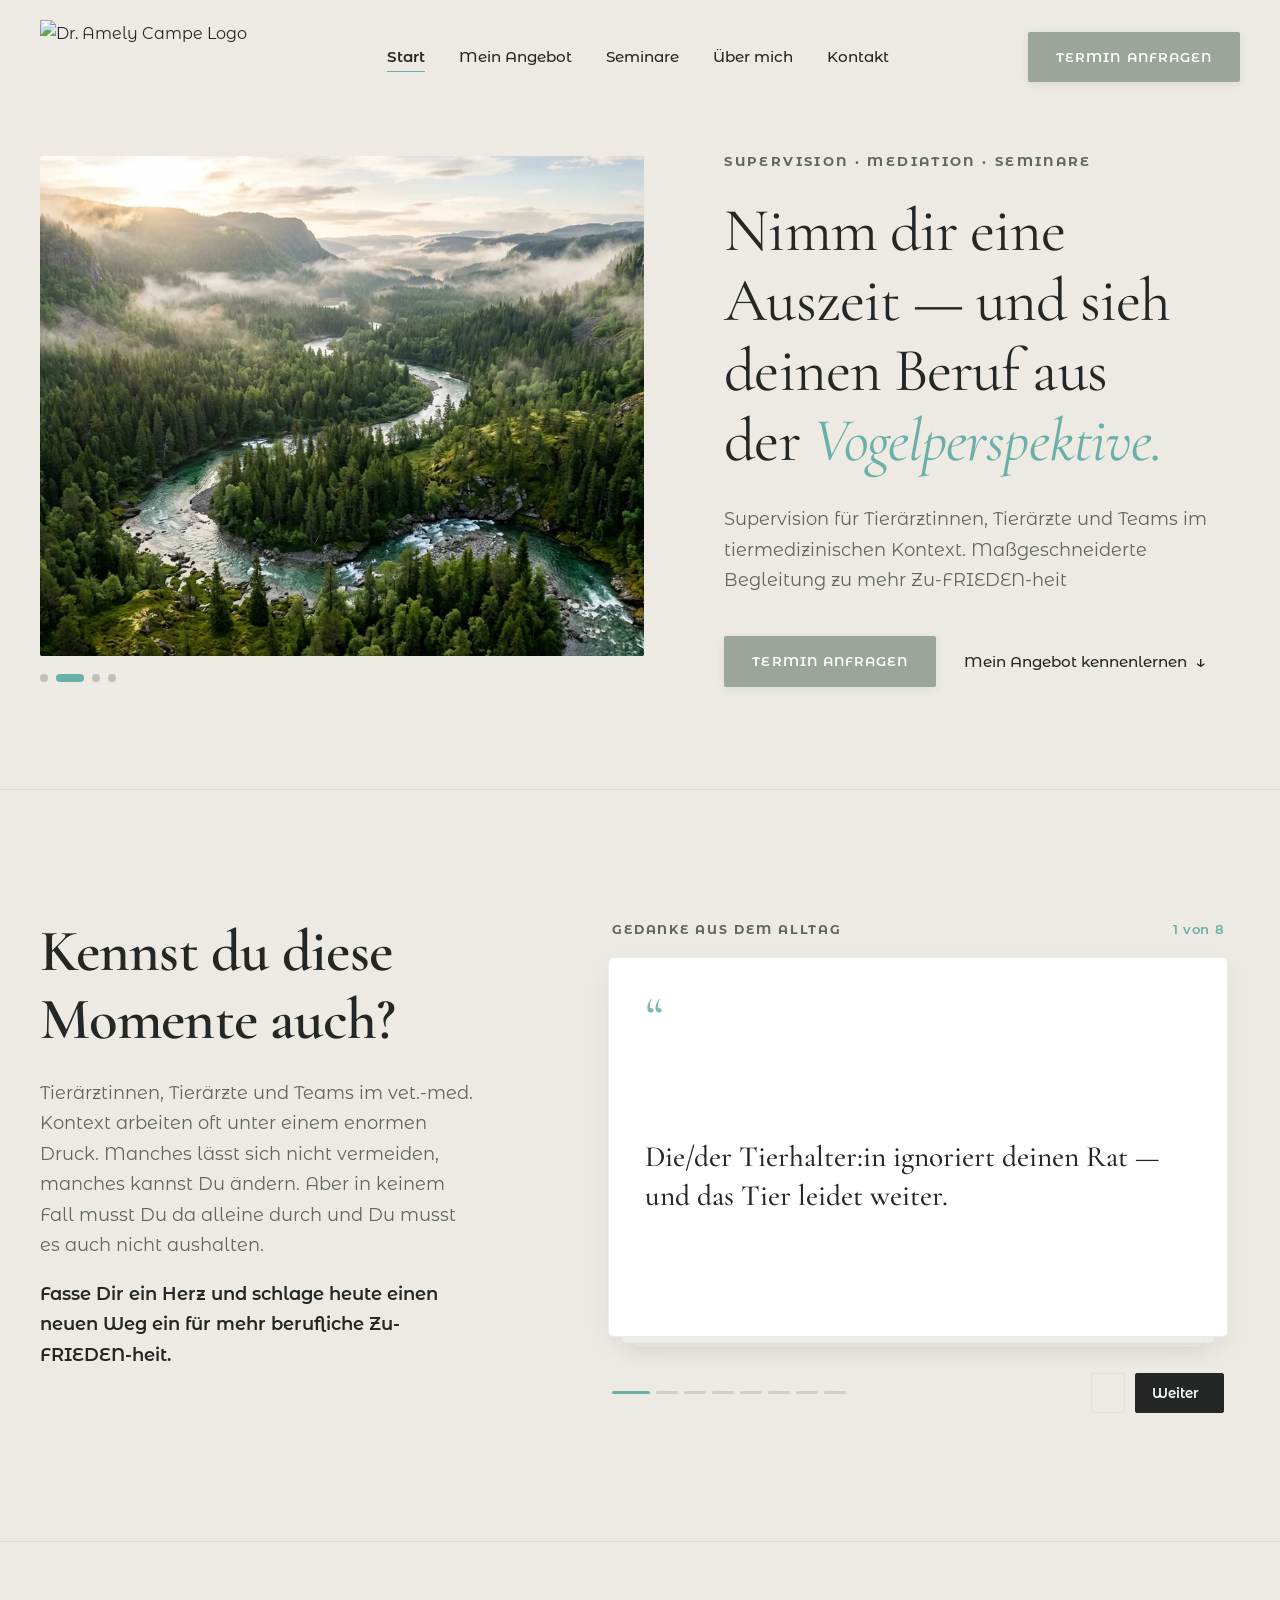
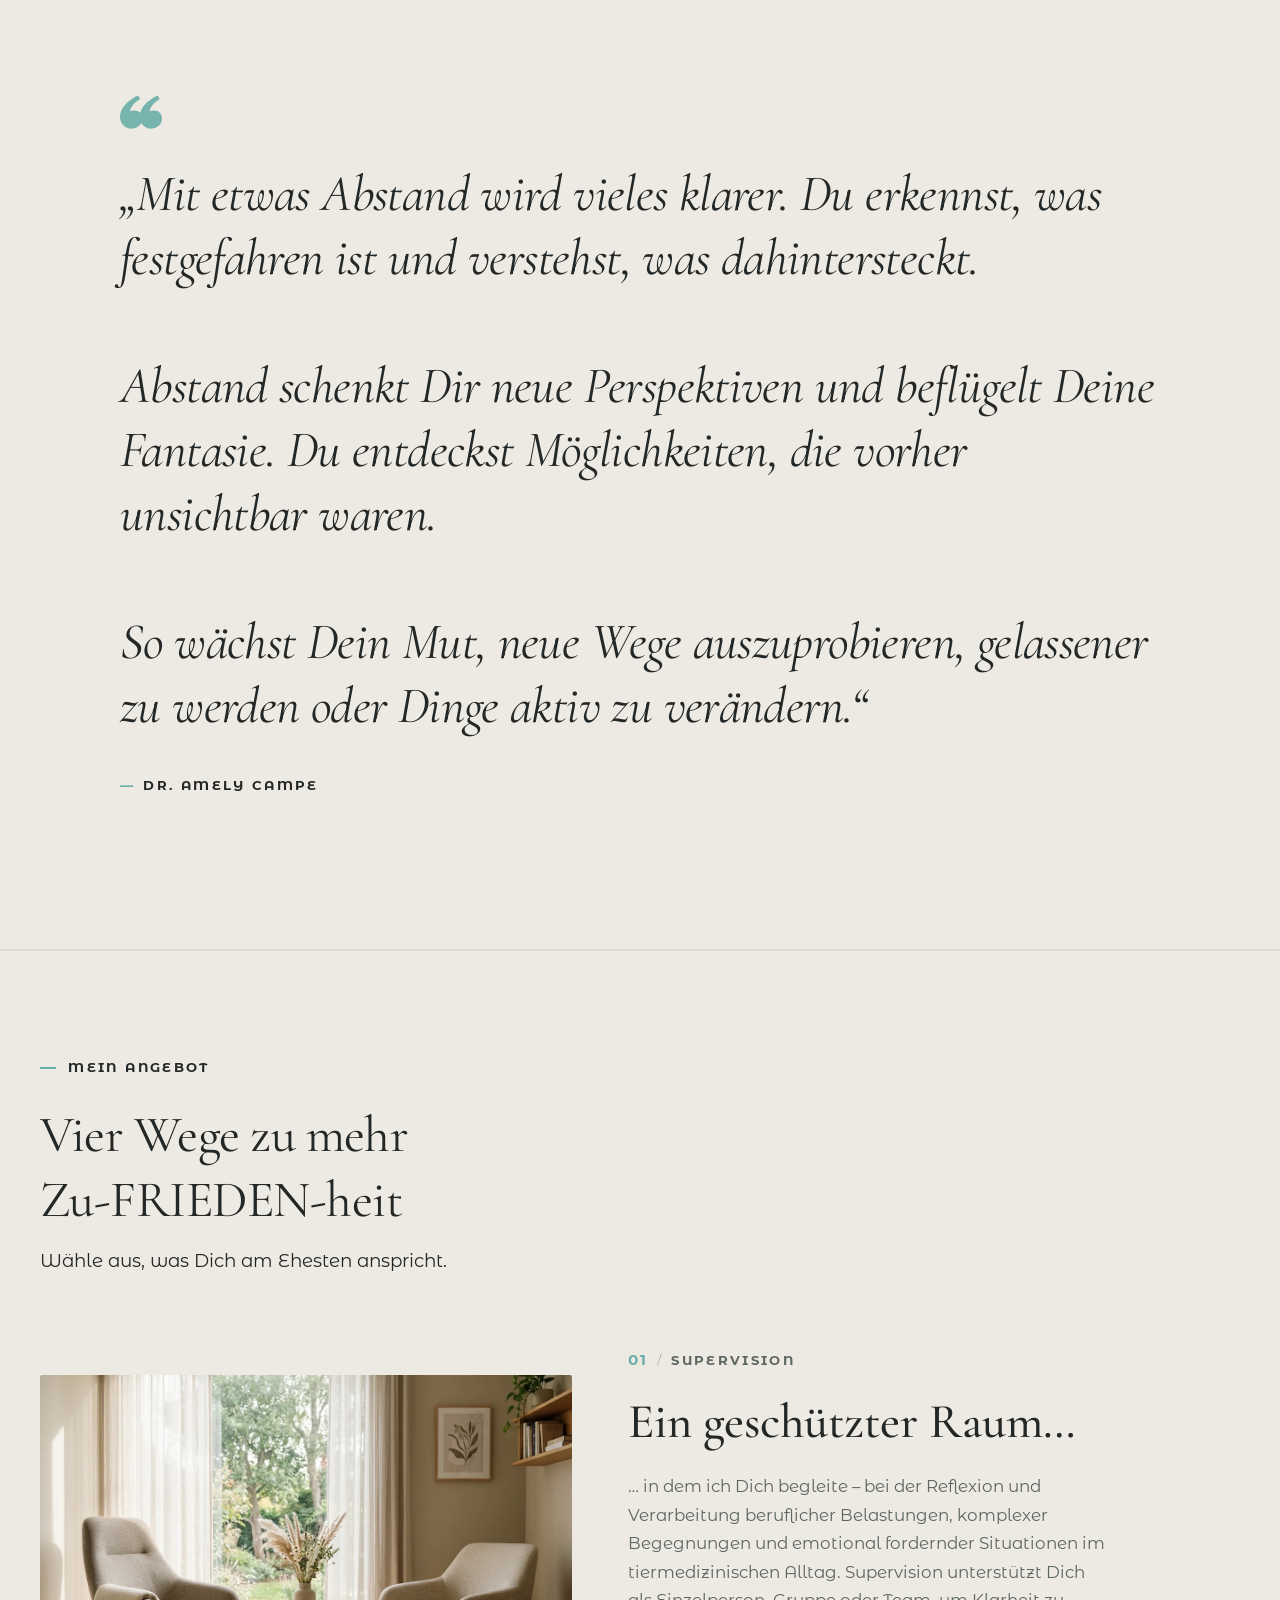
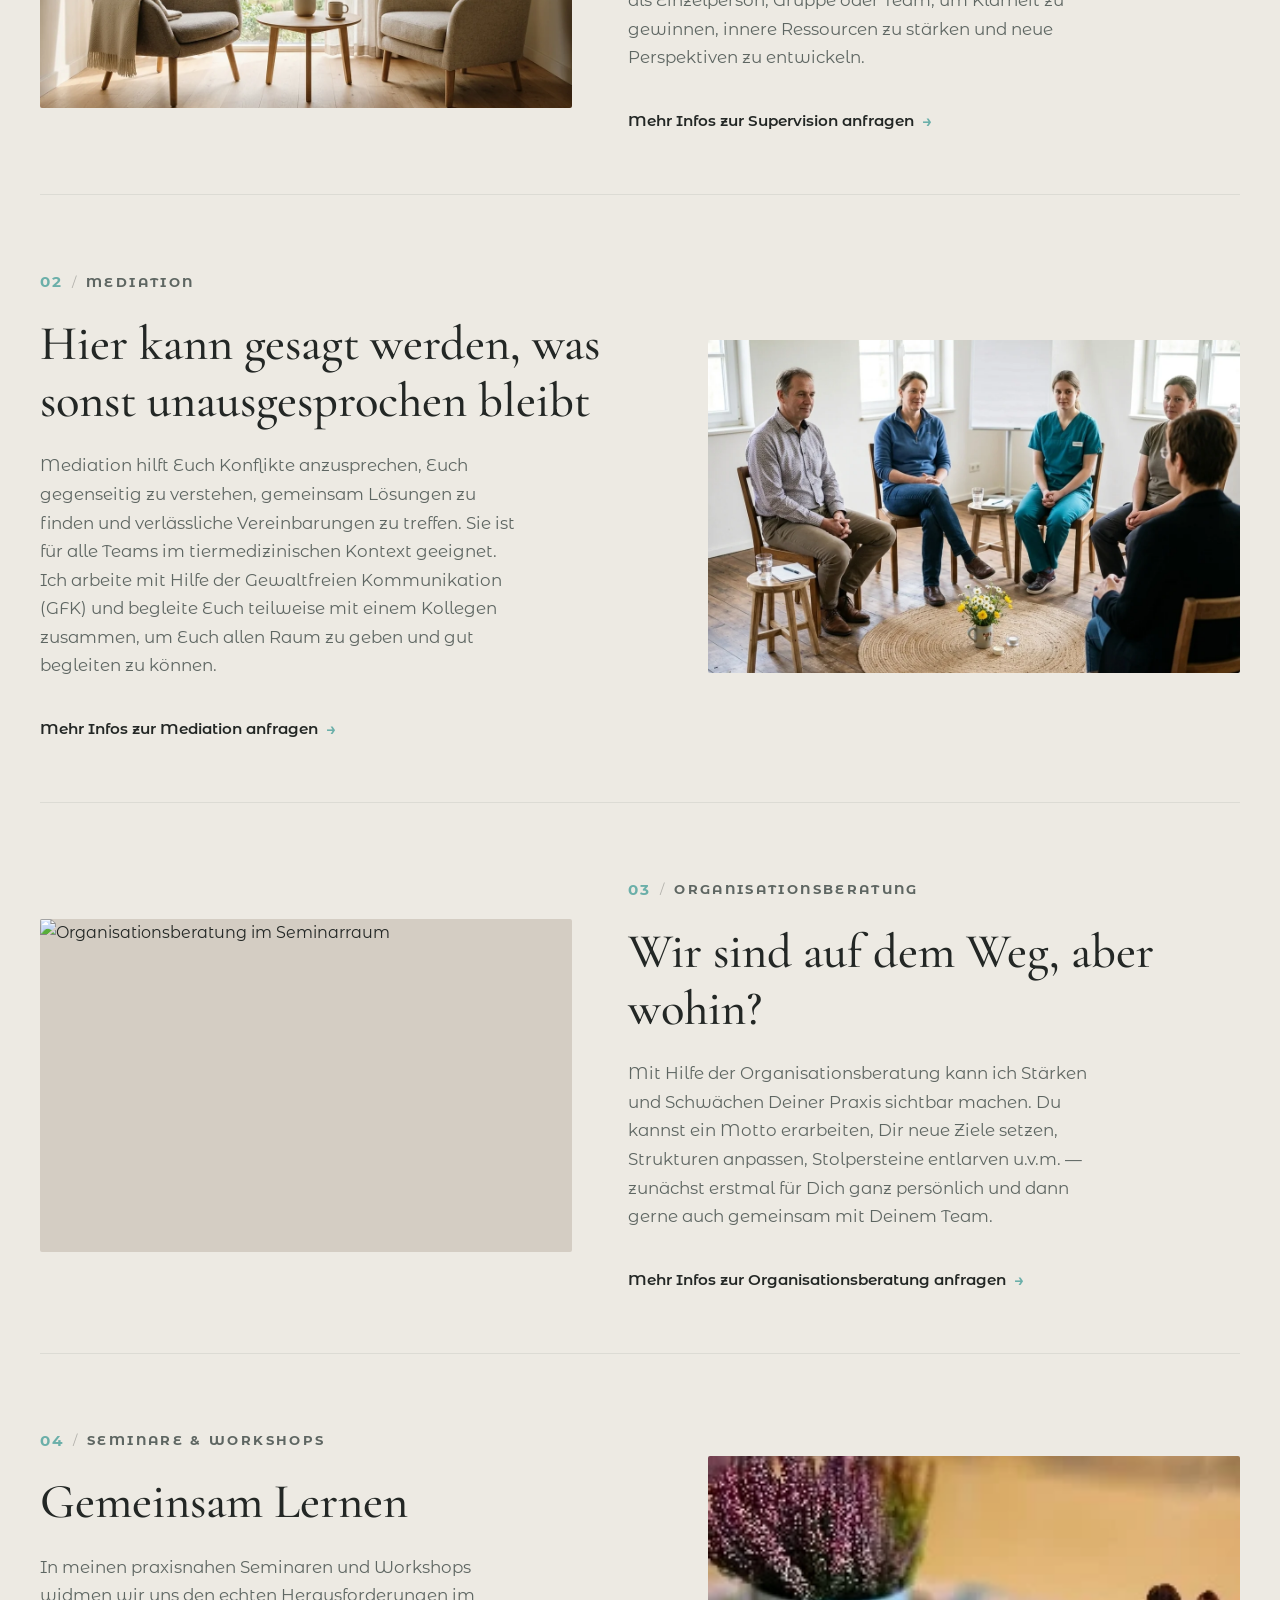
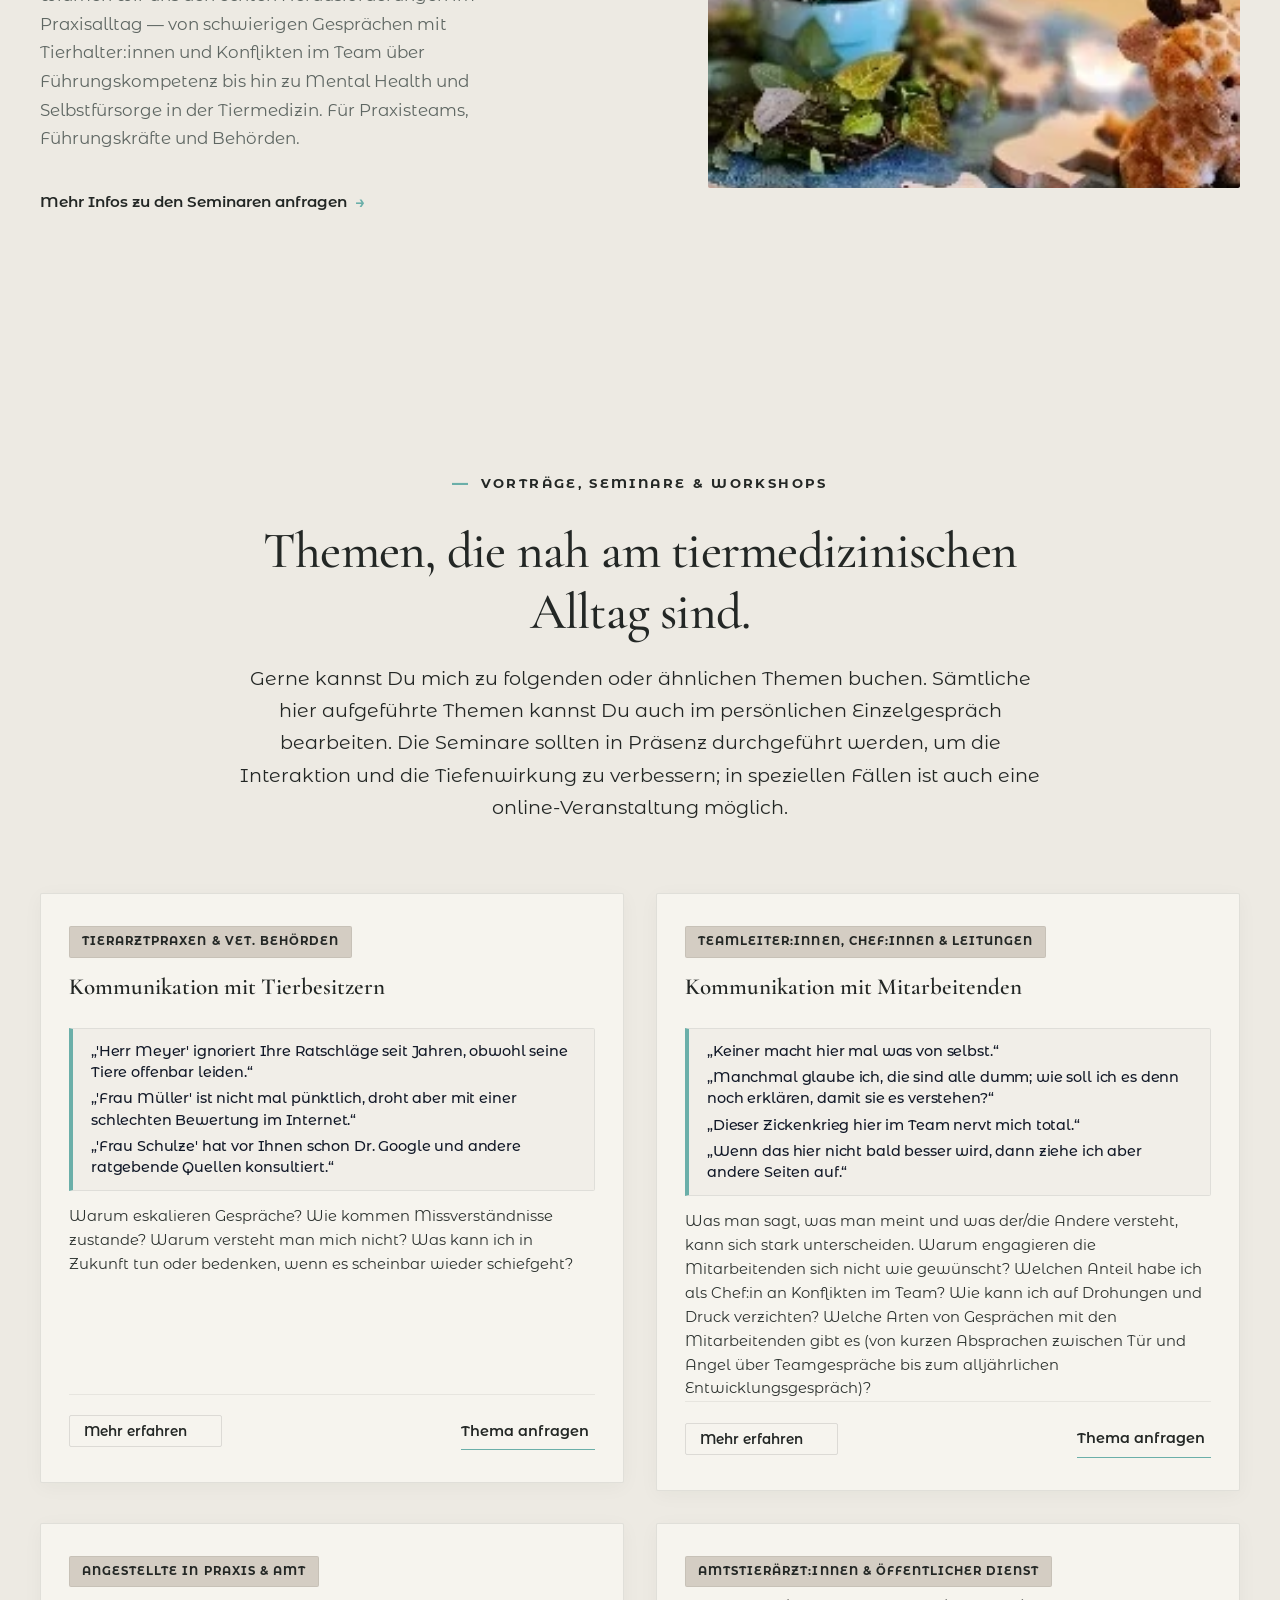
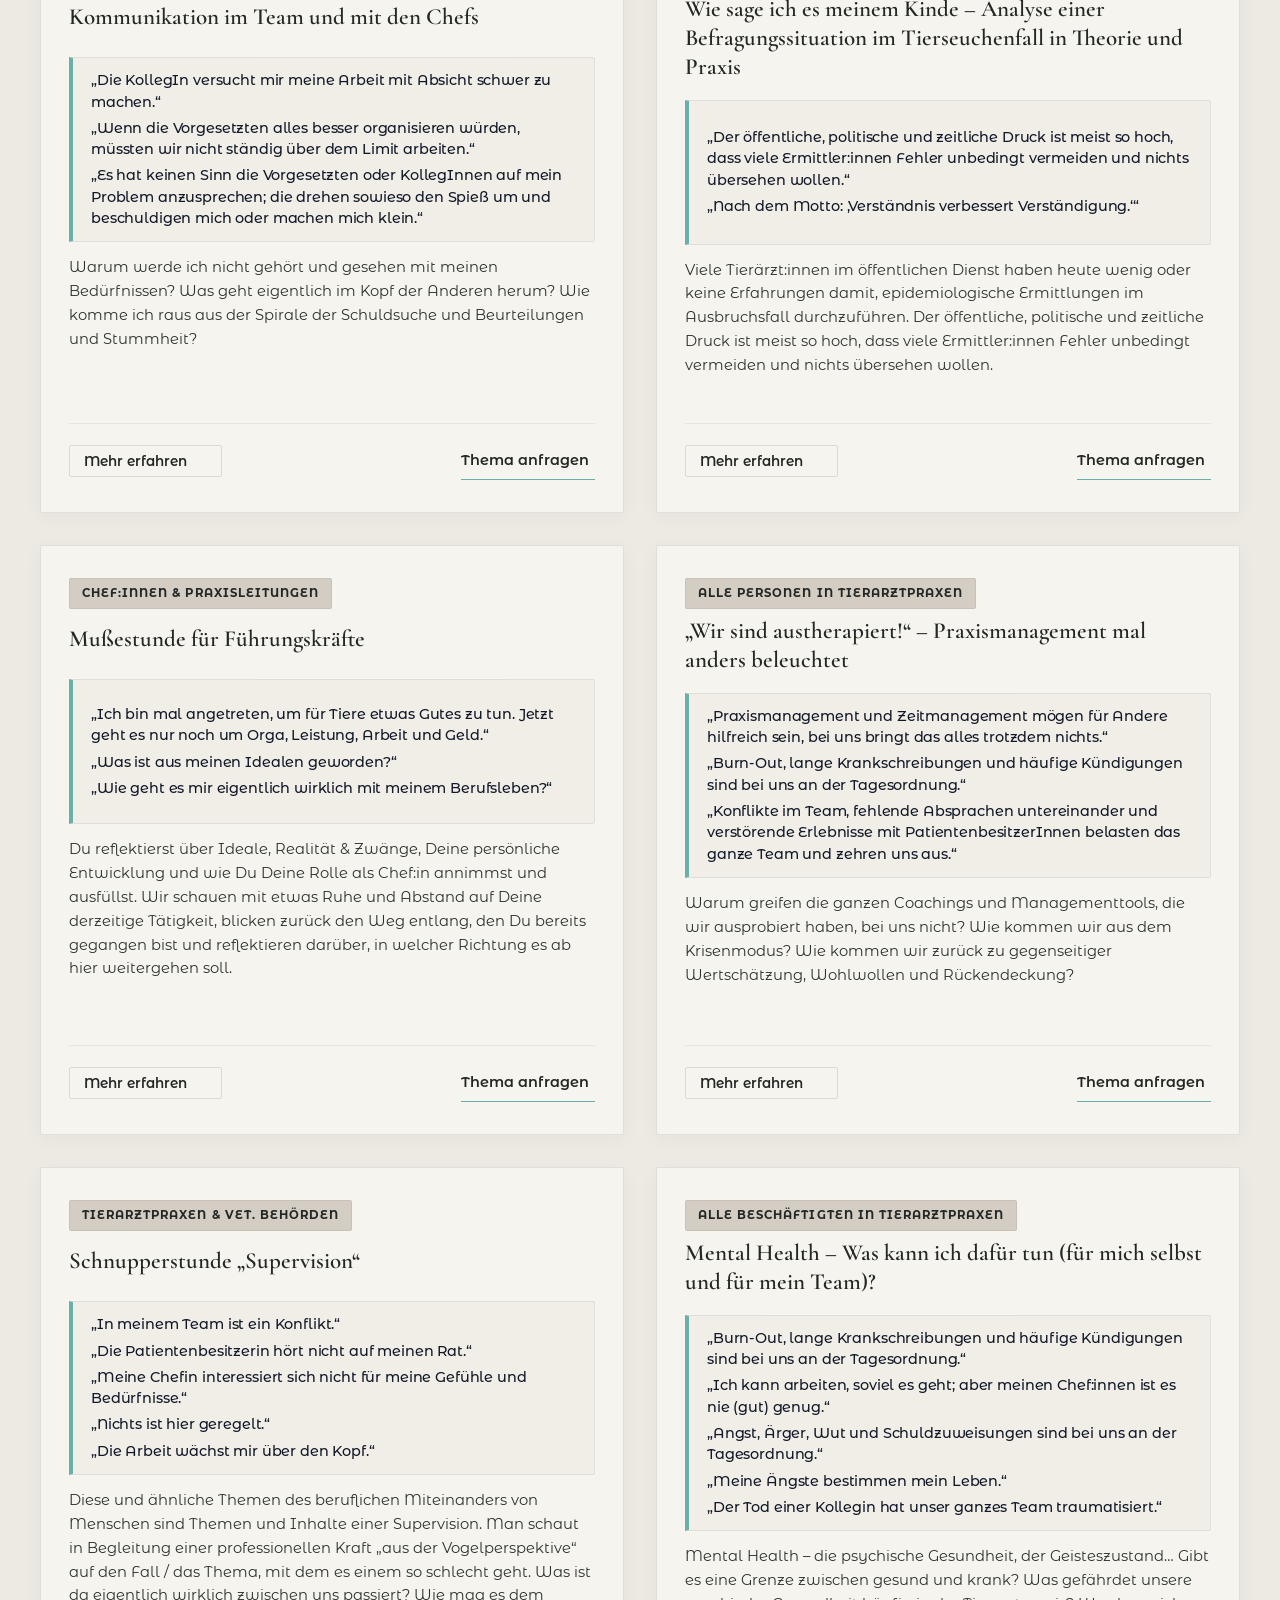
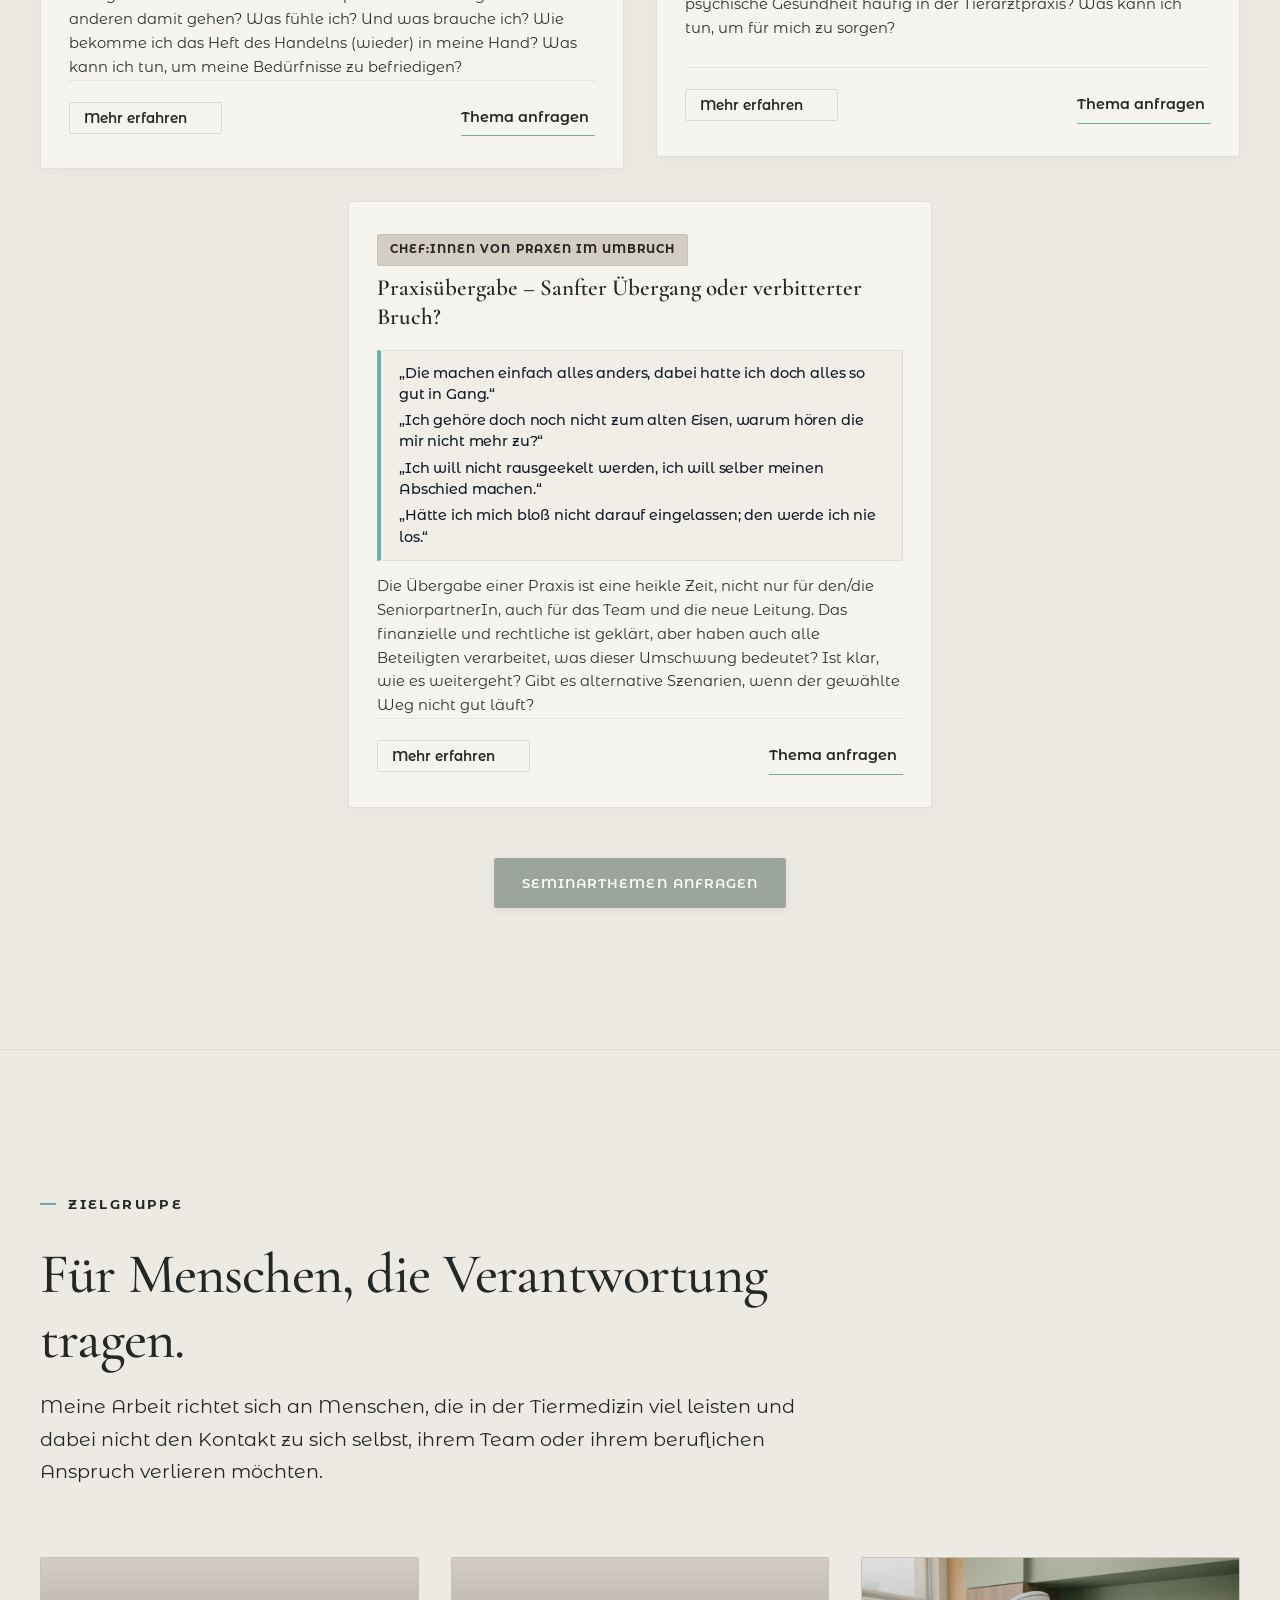
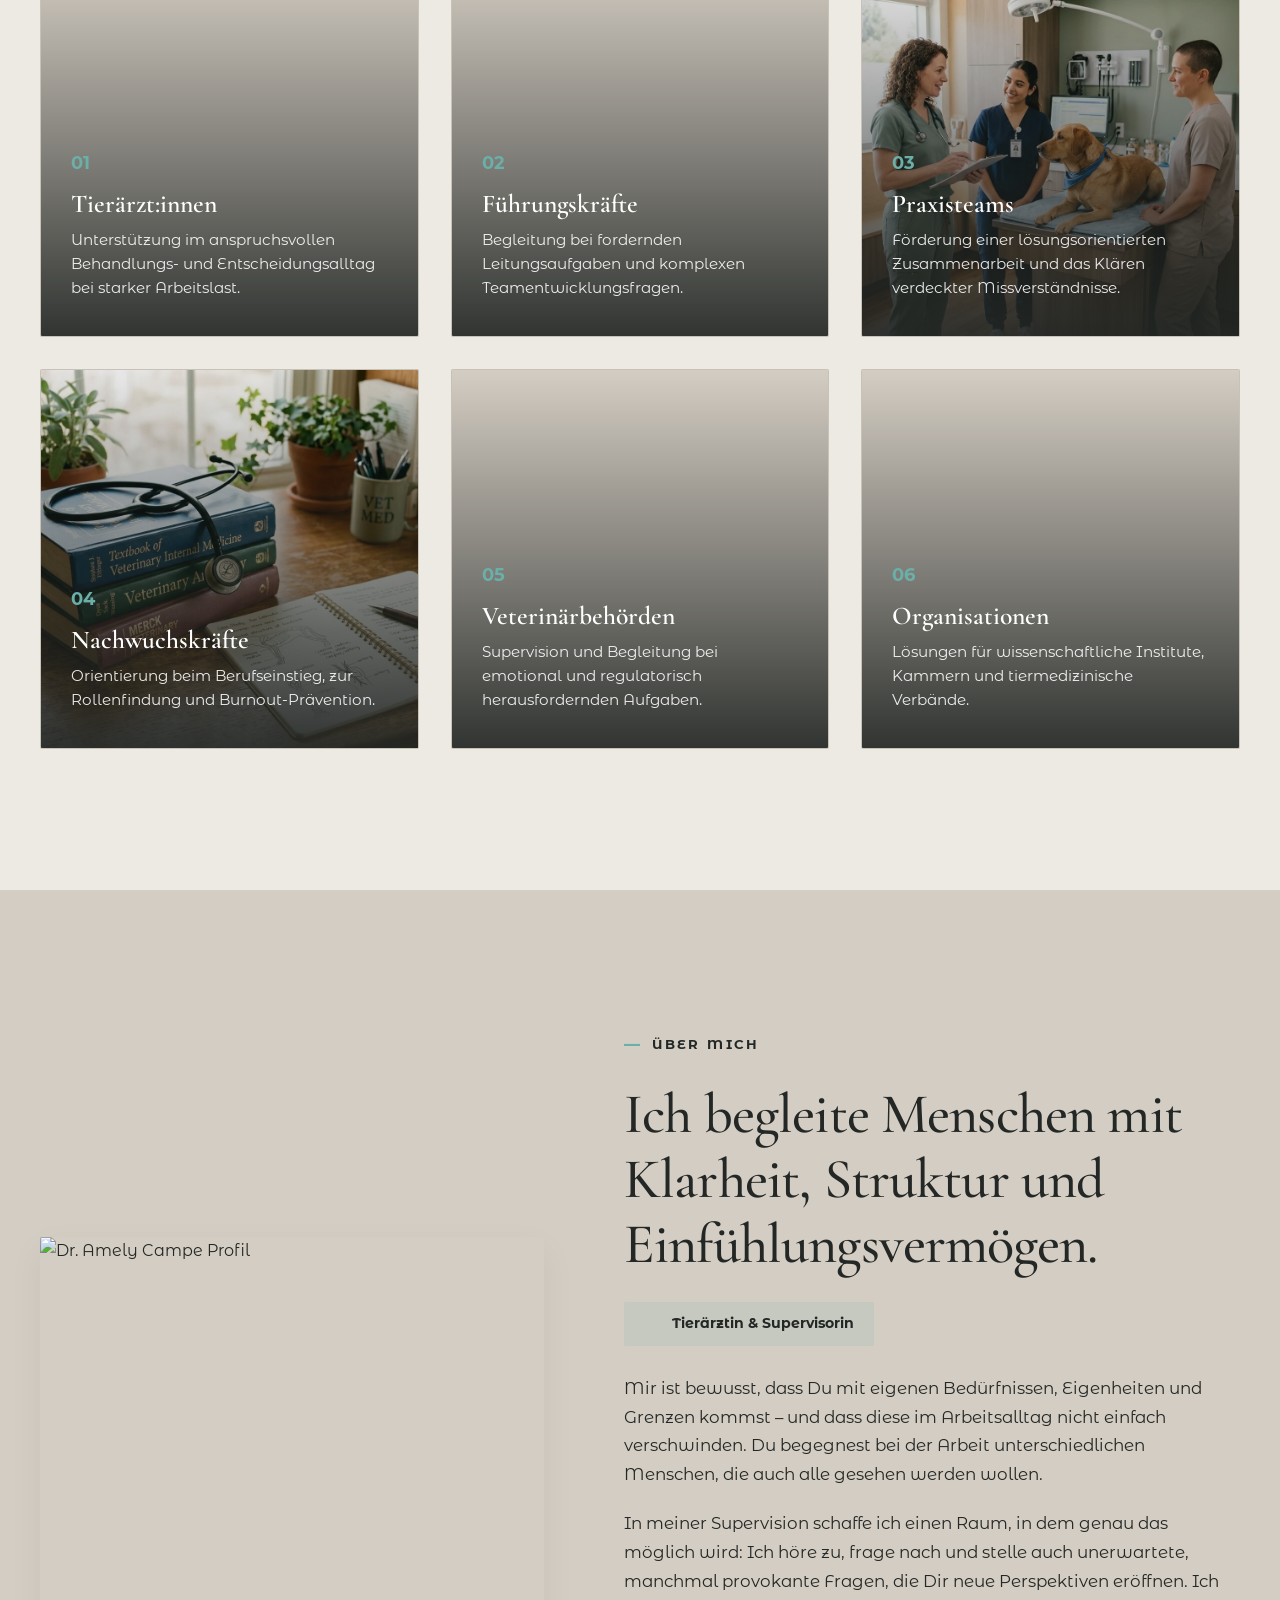
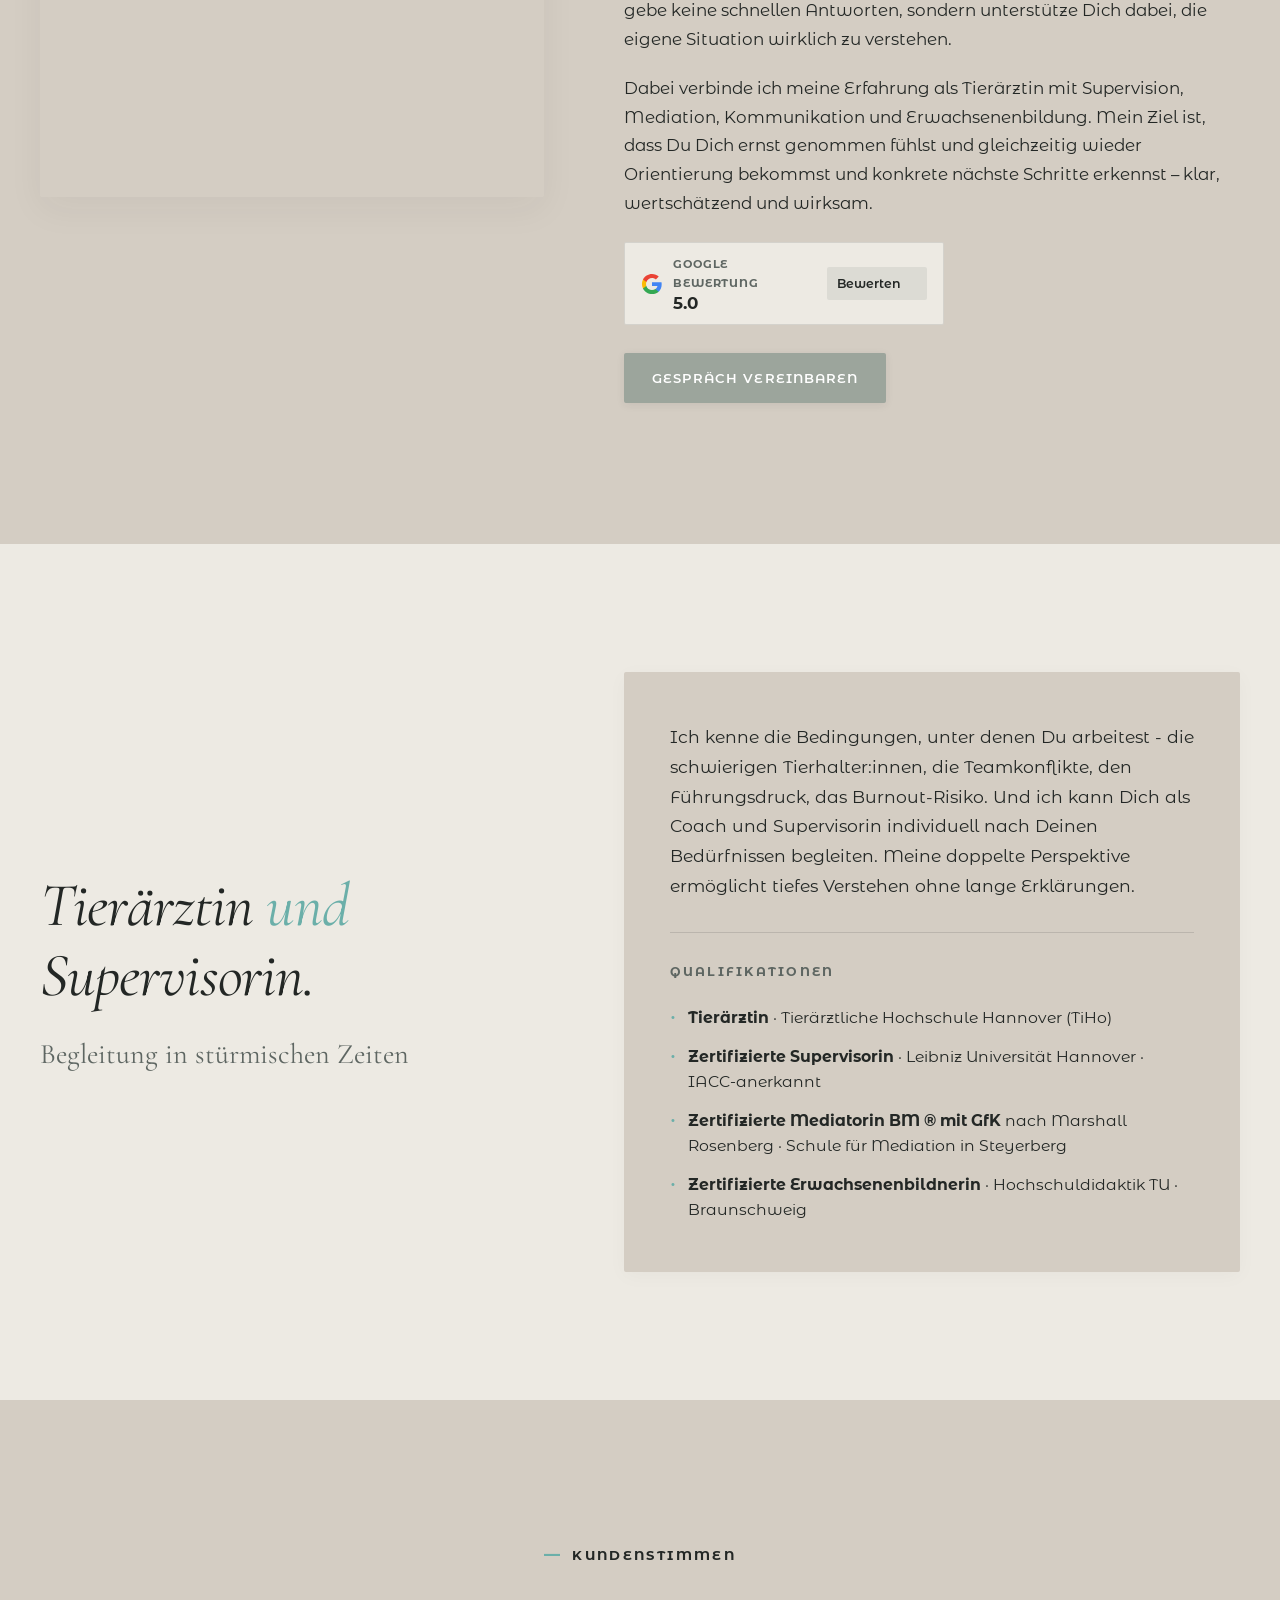
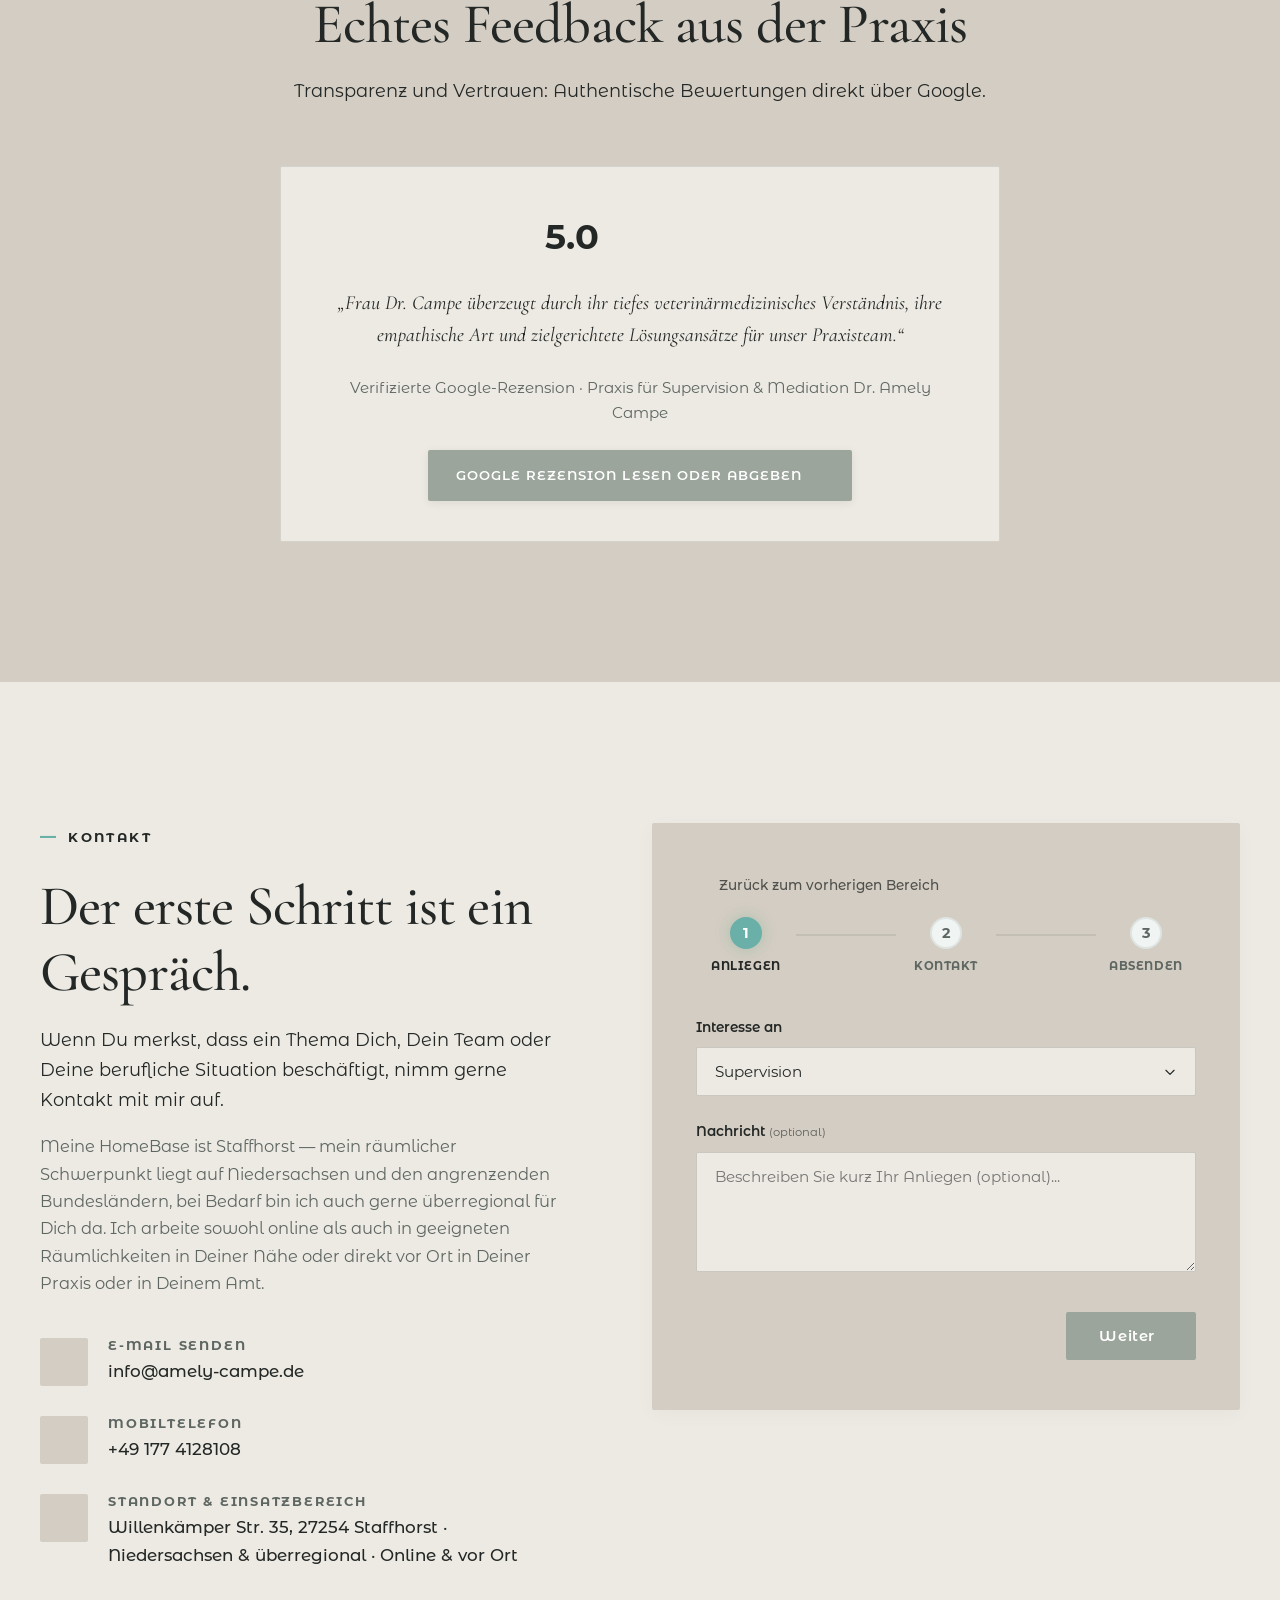
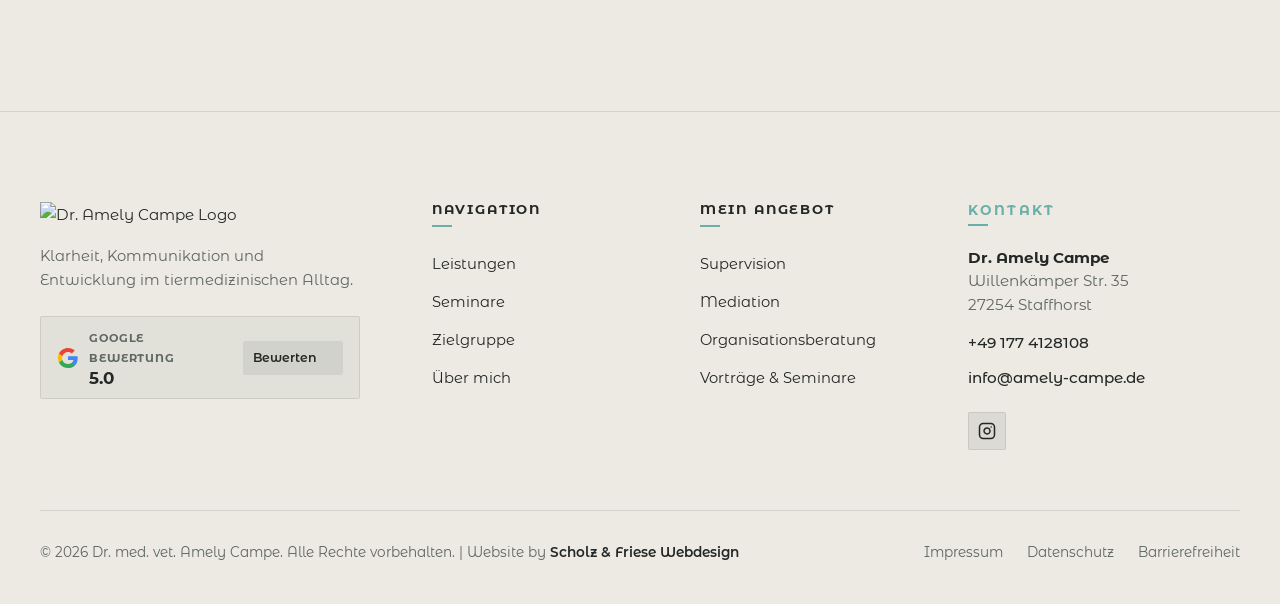
==== commit 9ea41dd9: "feat: Mobile Seminar-Akkordeon, haptischer Gedanken-Stack (Option C), Turnstile Admin-Schutz & SEO S" ====
--- a/index.html
+++ b/index.html
@@ -25,6 +25,38 @@
 
     <!-- Stylesheets -->
     <link rel="stylesheet" href="css/style.css?v=2.2">
+
+    <!-- Schema.org / LocalBusiness JSON-LD (Scholz & Friese SEO Dominanz) -->
+    <script type="application/ld+json">
+    {
+      "@context": "https://schema.org",
+      "@type": "ProfessionalService",
+      "name": "Dr. med. vet. Amely Campe - Supervision, Mediation & Seminare für Tiermedizin",
+      "image": "https://pub-b33108412309406a9a941ddc51e9a5b9.r2.dev/dr-amely-campe/dr-amely-campe-portrait.webp",
+      "@id": "https://dr-amely-campe.friese-scholz.workers.dev",
+      "url": "https://dr-amely-campe.friese-scholz.workers.dev",
+      "telephone": "+495111234567",
+      "address": {
+        "@type": "PostalAddress",
+        "streetAddress": "Staffhorst",
+        "addressLocality": "Staffhorst",
+        "postalCode": "27254",
+        "addressCountry": "DE"
+      },
+      "geo": {
+        "@type": "GeoCoordinates",
+        "latitude": 52.7167,
+        "longitude": 8.9833
+      },
+      "description": "Professionelle Supervision, Mediation, Organisationsberatung und praxisnahe Seminare für Tierärzt:innen, tiermedizinische Praxisteams und Veterinärbehörden.",
+      "founder": {
+        "@type": "Person",
+        "name": "PD Dr. med. vet. Amely Campe",
+        "jobTitle": "Fachtierärztin für Epidemiologie, Supervisorin & Mediatorin (DGSv)"
+      },
+      "areaServed": ["DE-NI", "DE-HB", "DE-HH", "Deutschland"]
+    }
+    </script>
 </head>
 <body>
 
@@ -123,39 +155,112 @@
                     </p>
                 </div>
 
-                <!-- Right Column: 8 Numbered Moments -->
+                <!-- Right Column: Haptischer Gedanken-Stack (Scholz & Friese UX Pro Max) -->
                 <div class="wiedererkennung-right reveal" id="wiedererkennungRight">
-                    <div class="moment-item">
-                        <span class="moment-num">01</span>
-                        <p class="moment-text">Die/der Tierhalter:in ignoriert deinen Rat — und das Tier leidet weiter.</p>
-                    </div>
-                    <div class="moment-item">
-                        <span class="moment-num">02</span>
-                        <p class="moment-text">Es gibt schon viel zu lange Spannungen, Streit und halb ausgesprochene Vorwürfe im Team.</p>
-                    </div>
-                    <div class="moment-item">
-                        <span class="moment-num">03</span>
-                        <p class="moment-text">Du bist mal als berufener Retter der Tiere angetreten und jetzt bleibt nur noch viel Arbeit für wenig Geld und Wertschätzung.</p>
-                    </div>
-                    <div class="moment-item">
-                        <span class="moment-num">04</span>
-                        <p class="moment-text">Kund:innen sind unpünktlich, fordern unmögliches und drohen obendrein mit einer schlechten Online-Bewertung.</p>
-                    </div>
-                    <div class="moment-item">
-                        <span class="moment-num">05</span>
-                        <p class="moment-text">Deine Vorgesetzten fordern viel, sparen aber an Wertschätzung und Wahrnehmung.</p>
-                    </div>
-                    <div class="moment-item">
-                        <span class="moment-num">06</span>
-                        <p class="moment-text">Du willst Veränderung, findest aber keinen Ansatz.</p>
-                    </div>
-                    <div class="moment-item">
-                        <span class="moment-num">07</span>
-                        <p class="moment-text">Du bist schon viel zu lange Feuerlöscher und Chaosmanager:innen.</p>
-                    </div>
-                    <div class="moment-item">
-                        <span class="moment-num">08</span>
-                        <p class="moment-text">Praxismanagement und Zeitmanagement mögen für Andere hilfreich sein, bei Dir in der Praxis scheint das alles trotzdem nichts zu bringen und Du fragst Dich warum.</p>
+                    <div class="gedanken-stack-wrapper" id="gedankenStackWrapper">
+                        <div class="gedanken-stack-header-hint">
+                            <span class="gedanken-counter-label" id="gedankenCounterLabel">Gedanke aus dem Alltag</span>
+                            <span class="gedanken-counter-val" id="gedankenCounterVal">1 von 8</span>
+                        </div>
+
+                        <div class="gedanken-cards-stack" id="gedankenCardsStack" role="region" aria-label="Gedanken aus dem Praxisalltag">
+                            <!-- Card 1 -->
+                            <div class="gedanken-card is-active" data-index="0">
+                                <div class="gedanken-card-inner">
+                                    <div class="gedanken-quote-glyph">“</div>
+                                    <p class="gedanken-text">Die/der Tierhalter:in ignoriert deinen Rat — und das Tier leidet weiter.</p>
+                                </div>
+                            </div>
+                            <!-- Card 2 -->
+                            <div class="gedanken-card is-next" data-index="1">
+                                <div class="gedanken-card-inner">
+                                    <div class="gedanken-quote-glyph">“</div>
+                                    <p class="gedanken-text">Es gibt schon viel zu lange Spannungen, Streit und halb ausgesprochene Vorwürfe im Team.</p>
+                                </div>
+                            </div>
+                            <!-- Card 3 -->
+                            <div class="gedanken-card is-queued" data-index="2">
+                                <div class="gedanken-card-inner">
+                                    <div class="gedanken-quote-glyph">“</div>
+                                    <p class="gedanken-text">Du bist mal als berufener Retter der Tiere angetreten und jetzt bleibt nur noch viel Arbeit für wenig Geld und Wertschätzung.</p>
+                                </div>
+                            </div>
+                            <!-- Card 4 -->
+                            <div class="gedanken-card is-queued" data-index="3">
+                                <div class="gedanken-card-inner">
+                                    <div class="gedanken-quote-glyph">“</div>
+                                    <p class="gedanken-text">Kund:innen sind unpünktlich, fordern Unmögliches und drohen obendrein mit einer schlechten Online-Bewertung.</p>
+                                </div>
+                            </div>
+                            <!-- Card 5 -->
+                            <div class="gedanken-card is-queued" data-index="4">
+                                <div class="gedanken-card-inner">
+                                    <div class="gedanken-quote-glyph">“</div>
+                                    <p class="gedanken-text">Deine Vorgesetzten fordern viel, sparen aber an Wertschätzung und Wahrnehmung.</p>
+                                </div>
+                            </div>
+                            <!-- Card 6 -->
+                            <div class="gedanken-card is-queued" data-index="5">
+                                <div class="gedanken-card-inner">
+                                    <div class="gedanken-quote-glyph">“</div>
+                                    <p class="gedanken-text">Du willst Veränderung, findest aber keinen Ansatz.</p>
+                                </div>
+                            </div>
+                            <!-- Card 7 -->
+                            <div class="gedanken-card is-queued" data-index="6">
+                                <div class="gedanken-card-inner">
+                                    <div class="gedanken-quote-glyph">“</div>
+                                    <p class="gedanken-text">Du bist schon viel zu lange Feuerlöscher und Chaosmanager:in.</p>
+                                </div>
+                            </div>
+                            <!-- Card 8 -->
+                            <div class="gedanken-card is-queued" data-index="7">
+                                <div class="gedanken-card-inner">
+                                    <div class="gedanken-quote-glyph">“</div>
+                                    <p class="gedanken-text">Praxismanagement und Zeitmanagement mögen für Andere hilfreich sein, bei Dir in der Praxis scheint das alles trotzdem nichts zu bringen und Du fragst Dich warum.</p>
+                                </div>
+                            </div>
+                            <!-- Card 9: Finale Einordnung -->
+                            <div class="gedanken-card is-final-card is-queued" data-index="8">
+                                <div class="gedanken-card-inner final-card-inner">
+                                    <div class="final-card-tag">Du bist nicht allein</div>
+                                    <h3 class="final-card-title">Das ist kein persönliches Scheitern.</h3>
+                                    <p class="final-card-desc">
+                                        Es sind die typischen Dynamiken in tiermedizinischen Systemen. Mit professioneller Begleitung gewinnen wir Abstand und finden Wege, die wirklich entlasten.
+                                    </p>
+                                    <div class="final-card-buttons">
+                                        <a href="#contact" class="btn-sage" id="btnGedankenContact">Erstgespräch anfragen <i data-lucide="arrow-right"></i></a>
+                                        <button type="button" class="btn-text-link" id="btnGedankenRestart">
+                                            <i data-lucide="rotate-ccw" style="width:14px;height:14px;"></i>
+                                            <span>Noch einmal ansehen</span>
+                                        </button>
+                                    </div>
+                                </div>
+                            </div>
+                        </div>
+
+                        <!-- Steuerung & Fortschrittsleiste -->
+                        <div class="gedanken-stack-footer">
+                            <div class="gedanken-progress-dashes" id="gedankenDashes">
+                                <span class="dash-item active" data-index="0"></span>
+                                <span class="dash-item" data-index="1"></span>
+                                <span class="dash-item" data-index="2"></span>
+                                <span class="dash-item" data-index="3"></span>
+                                <span class="dash-item" data-index="4"></span>
+                                <span class="dash-item" data-index="5"></span>
+                                <span class="dash-item" data-index="6"></span>
+                                <span class="dash-item" data-index="7"></span>
+                            </div>
+                            <div class="gedanken-nav-buttons">
+                                <button type="button" class="btn-gedanken-ctrl" id="btnGedankenPrev" aria-label="Vorheriger Gedanke" disabled>
+                                    <i data-lucide="arrow-left"></i>
+                                </button>
+                                <button type="button" class="btn-gedanken-ctrl primary" id="btnGedankenNext" aria-label="Nächster Gedanke">
+                                    <span>Weiter</span>
+                                    <i data-lucide="arrow-right"></i>
+                                </button>
+                            </div>
+                        </div>
                     </div>
                 </div>
             </div>
@@ -282,7 +387,7 @@
                             </span>
                             <h3 class="service-item-title">Gemeinsam Lernen</h3>
                             <p class="service-item-desc">
-                                Mit Hilfe der Organisationsberatung kann ich Stärken und Schwächen Deiner Praxis sichtbar machen. Du kannst ein Motto erarbeiten, Dir neue Ziele setzen, Strukturen anpassen, Stolpersteine entlarven u.v.m. — zunächst nur mit Dir und etwaigen Partner:innen und später gerne gemeinsam mit Deinem Team.
+                                In meinen praxisnahen Seminaren und Workshops widmen wir uns den echten Herausforderungen im Praxisalltag — von schwierigen Gesprächen mit Tierhalter:innen und Konflikten im Team über Führungskompetenz bis hin zu Mental Health und Selbstfürsorge in der Tiermedizin. Für Praxisteams, Führungskräfte und Behörden.
                             </p>
                             <a href="#contact" class="service-detail-link service-contact-link" data-service="seminar" id="linkSeminareAnchor">
                                 <span>Mehr Infos zu den Seminaren anfragen</span>
--- a/css/style.css
+++ b/css/style.css
@@ -617,39 +617,326 @@
     max-width: 440px;
 }
 
+/* --- SECTION 2: HAPTISCHER GEDANKEN-STACK (SCHOLZ & FRIESE UX PRO MAX) --- */
 .wiedererkennung-right {
     display: flex;
     flex-direction: column;
-}
-
-.moment-item {
-    display: grid;
-    grid-template-columns: 48px 1fr;
-    align-items: baseline;
-    gap: 20px;
-    padding: 24px 0;
-    border-bottom: 1px solid var(--color-border);
-}
-
-.moment-item:first-child {
-    border-top: 1px solid var(--color-border);
-}
-
-.moment-num {
-    font-family: var(--font-main);
-    font-size: 1.12rem;
+    width: 100%;
+}
+
+.gedanken-stack-wrapper {
+    width: 100%;
+    max-width: 620px;
+    margin: 0 auto;
+    display: flex;
+    flex-direction: column;
+}
+
+.gedanken-stack-header-hint {
+    display: flex;
+    align-items: center;
+    justify-content: space-between;
+    margin-bottom: 16px;
+    padding: 0 4px;
+}
+
+.gedanken-counter-label {
+    font-family: var(--font-main);
+    font-size: 0.78rem;
     font-weight: 700;
+    text-transform: uppercase;
+    letter-spacing: 0.14em;
+    color: var(--color-text-muted);
+}
+
+.gedanken-counter-val {
+    font-family: var(--font-main);
+    font-size: 0.82rem;
+    font-weight: 600;
     color: var(--color-accent-teal);
     letter-spacing: 0.05em;
 }
 
-.moment-text {
+.gedanken-cards-stack {
+    position: relative;
+    width: 100%;
+    height: 380px;
+    perspective: 1200px;
+    user-select: none;
+    -webkit-user-select: none;
+}
+
+.gedanken-card {
+    position: absolute;
+    top: 0;
+    left: 0;
+    width: 100%;
+    height: 100%;
+    background-color: #FFFFFF;
+    border: 1px solid rgba(35, 39, 37, 0.09);
+    border-radius: 6px;
+    box-shadow: 0 10px 30px rgba(35, 39, 37, 0.05);
+    padding: 36px 36px 30px;
+    display: flex;
+    flex-direction: column;
+    justify-content: space-between;
+    cursor: pointer;
+    transition: transform 0.45s cubic-bezier(0.22, 1, 0.36, 1),
+                opacity 0.45s cubic-bezier(0.22, 1, 0.36, 1),
+                box-shadow 0.3s ease;
+    will-change: transform, opacity;
+}
+
+.gedanken-card:hover {
+    box-shadow: 0 16px 40px rgba(35, 39, 37, 0.08);
+}
+
+/* Layering states */
+.gedanken-card.is-active {
+    transform: translate3d(0, 0, 0) scale(1);
+    opacity: 1;
+    z-index: 5;
+    pointer-events: auto;
+}
+
+.gedanken-card.is-next {
+    transform: translate3d(0, 14px, 0) scale(0.96);
+    opacity: 0.72;
+    z-index: 4;
+    pointer-events: none;
+    background-color: #FAF8F4;
+}
+
+.gedanken-card.is-queued {
+    transform: translate3d(0, 26px, 0) scale(0.92);
+    opacity: 0.4;
+    z-index: 3;
+    pointer-events: none;
+    background-color: #F5F3ED;
+}
+
+.gedanken-card.is-queued-hidden {
+    transform: translate3d(0, 36px, 0) scale(0.88);
+    opacity: 0;
+    z-index: 1;
+    pointer-events: none;
+}
+
+.gedanken-card.is-swiped-left {
+    transform: translate3d(-115%, -10px, 0) rotate(-6deg);
+    opacity: 0;
+    z-index: 6;
+    pointer-events: none;
+}
+
+.gedanken-card.is-swiped-right {
+    transform: translate3d(115%, -10px, 0) rotate(6deg);
+    opacity: 0;
+    z-index: 6;
+    pointer-events: none;
+}
+
+.gedanken-card-inner {
+    height: 100%;
+    display: flex;
+    flex-direction: column;
+    justify-content: space-between;
+}
+
+.gedanken-quote-glyph {
     font-family: var(--font-serif);
-    font-size: clamp(1.35rem, 2vw, 1.85rem);
+    font-size: 3.5rem;
+    line-height: 0.8;
+    color: var(--color-accent-teal);
+    opacity: 0.85;
+    margin-bottom: 8px;
+}
+
+.gedanken-text {
+    font-family: var(--font-serif);
+    font-size: clamp(1.45rem, 2.3vw, 1.85rem);
+    line-height: 1.35;
     font-weight: 500;
-    line-height: 1.35;
-    color: var(--color-anthrazit);
+    color: var(--color-anthrazit);
+    margin: auto 0;
+}
+
+.gedanken-card-action {
+    display: flex;
+    align-items: center;
+    justify-content: flex-end;
+    gap: 8px;
+    padding-top: 18px;
+    border-top: 1px solid rgba(35, 39, 37, 0.06);
+    color: var(--color-text-muted);
+    font-family: var(--font-main);
+    font-size: 0.82rem;
+    font-weight: 500;
+    transition: color 0.2s ease;
+}
+
+.gedanken-card:hover .gedanken-card-action {
+    color: var(--color-accent-teal);
+}
+
+.tap-hint-icon {
+    display: flex;
+    align-items: center;
+    justify-content: center;
+    width: 22px;
+    height: 22px;
+    border-radius: 50%;
+    background-color: rgba(35, 39, 37, 0.04);
+    transition: transform 0.2s ease, background-color 0.2s ease;
+}
+
+.tap-hint-icon svg {
+    width: 13px;
+    height: 13px;
+}
+
+.gedanken-card:hover .tap-hint-icon {
+    transform: translateX(3px);
+    background-color: var(--color-accent-teal);
+    color: #FFFFFF;
+}
+
+/* Final card */
+.final-card-inner {
+    text-align: center;
+    align-items: center;
+    justify-content: center;
+    gap: 16px;
+    padding: 10px 0;
+}
+
+.final-card-tag {
+    display: inline-block;
+    padding: 4px 14px;
+    background-color: var(--color-bg-schlamm);
+    border-radius: var(--radius-xs);
+    font-family: var(--font-main);
+    font-size: 0.74rem;
+    font-weight: 700;
+    letter-spacing: 0.12em;
+    text-transform: uppercase;
+    color: var(--color-anthrazit);
+}
+
+.final-card-title {
+    font-family: var(--font-serif);
+    font-size: clamp(1.7rem, 2.5vw, 2.1rem);
+    line-height: 1.22;
+    color: var(--color-anthrazit);
+    font-weight: 600;
     margin: 0;
+}
+
+.final-card-desc {
+    font-family: var(--font-main);
+    font-size: 0.96rem;
+    line-height: 1.62;
+    color: var(--color-text-muted);
+    max-width: 440px;
+    margin: 0;
+}
+
+.final-card-buttons {
+    display: flex;
+    flex-direction: column;
+    align-items: center;
+    gap: 12px;
+    margin-top: 8px;
+    width: 100%;
+}
+
+.final-card-buttons .btn-sage {
+    padding: 13px 28px;
+    font-size: 0.88rem;
+}
+
+/* Controls & Dashes */
+.gedanken-stack-footer {
+    display: flex;
+    align-items: center;
+    justify-content: space-between;
+    margin-top: 36px;
+    padding: 0 4px;
+}
+
+.gedanken-progress-dashes {
+    display: flex;
+    align-items: center;
+    gap: 6px;
+}
+
+.dash-item {
+    width: 22px;
+    height: 3px;
+    background-color: rgba(35, 39, 37, 0.15);
+    border-radius: 2px;
+    transition: all 0.3s cubic-bezier(0.22, 1, 0.36, 1);
+    cursor: pointer;
+}
+
+.dash-item.active {
+    width: 38px;
+    background-color: var(--color-accent-teal);
+}
+
+.dash-item.completed {
+    background-color: rgba(35, 39, 37, 0.35);
+}
+
+.gedanken-nav-buttons {
+    display: flex;
+    align-items: center;
+    gap: 10px;
+}
+
+.btn-gedanken-ctrl {
+    display: inline-flex;
+    align-items: center;
+    justify-content: center;
+    gap: 8px;
+    height: 40px;
+    padding: 0 16px;
+    background-color: transparent;
+    border: 1px solid rgba(35, 39, 37, 0.15);
+    border-radius: var(--radius-xs);
+    color: var(--color-anthrazit);
+    font-family: var(--font-main);
+    font-size: 0.84rem;
+    font-weight: 600;
+    cursor: pointer;
+    transition: all 0.2s ease;
+}
+
+.btn-gedanken-ctrl svg {
+    width: 15px;
+    height: 15px;
+}
+
+.btn-gedanken-ctrl:hover:not(:disabled) {
+    background-color: #FFFFFF;
+    border-color: var(--color-anthrazit);
+    transform: translateY(-1px);
+}
+
+.btn-gedanken-ctrl:disabled {
+    opacity: 0.35;
+    cursor: not-allowed;
+}
+
+.btn-gedanken-ctrl.primary {
+    background-color: var(--color-anthrazit);
+    color: #FFFFFF;
+    border-color: var(--color-anthrazit);
+}
+
+.btn-gedanken-ctrl.primary:hover:not(:disabled) {
+    background-color: var(--color-btn-sage-hover);
+    border-color: var(--color-btn-sage-hover);
 }
 
 /* --- SECTION 3: KOMBINATION & QUALIFIKATIONEN (SCREENSHOT 3) --- */
@@ -1063,6 +1350,18 @@
     text-transform: uppercase;
     margin-bottom: 8px;
     border: 1px solid var(--color-border-subtle);
+}
+
+.seminar-title-row {
+    display: flex;
+    align-items: center;
+    justify-content: space-between;
+    gap: 12px;
+    width: 100%;
+}
+
+.seminar-mobile-toggle {
+    display: none;
 }
 
 .seminar-large-card h3 {
@@ -2927,19 +3226,68 @@
         line-height: 1.65;
     }
 
-    .moment-item {
-        grid-template-columns: 36px 1fr;
+    /* Wiedererkennung - Gedanken-Stack Mobile (Scholz & Friese UX Pro Max) */
+    .gedanken-stack-wrapper {
+        max-width: 100%;
+    }
+
+    .gedanken-cards-stack {
+        height: 350px;
+    }
+
+    .gedanken-card {
+        padding: 24px 22px 20px;
+        border-radius: var(--radius-xs);
+    }
+
+    .gedanken-quote-glyph {
+        font-size: 2.8rem;
+        margin-bottom: 2px;
+    }
+
+    .gedanken-text {
+        font-size: clamp(1.18rem, 4.5vw, 1.38rem);
+        line-height: 1.35;
+    }
+
+    .gedanken-card-action {
+        padding-top: 14px;
+        font-size: 0.78rem;
+    }
+
+    .final-card-title {
+        font-size: 1.45rem;
+        line-height: 1.25;
+    }
+
+    .final-card-desc {
+        font-size: 0.88rem;
+        line-height: 1.55;
+    }
+
+    .gedanken-stack-footer {
+        margin-top: 24px;
+        flex-wrap: wrap;
         gap: 14px;
-        padding: 16px 0;
-    }
-
-    .moment-num {
-        font-size: 1.0rem;
-    }
-
-    .moment-text {
-        font-size: clamp(1.1rem, 4.2vw, 1.32rem);
-        line-height: 1.4;
+    }
+
+    .gedanken-progress-dashes {
+        gap: 4px;
+    }
+
+    .dash-item {
+        width: 16px;
+        height: 3px;
+    }
+
+    .dash-item.active {
+        width: 28px;
+    }
+
+    .btn-gedanken-ctrl {
+        height: 38px;
+        padding: 0 14px;
+        font-size: 0.82rem;
     }
 
     /* Quote Section (Philosophie) */
@@ -3020,19 +3368,22 @@
 
     .seminar-cards-grid {
         grid-template-columns: 1fr;
-        gap: 20px;
+        gap: 12px;
     }
 
     .seminar-large-card {
-        padding: 26px 20px;
+        padding: 16px 18px;
         border-radius: var(--radius-xs);
+        border: 1px solid rgba(35, 39, 37, 0.1);
+        background-color: #FFFFFF;
+        transition: all 0.3s cubic-bezier(0.22, 1, 0.36, 1);
         min-height: auto !important;
         height: auto !important;
-    }
-
-    .seminar-large-card:not(.is-expanded) {
-        min-height: auto !important;
-        height: auto !important;
+        cursor: pointer;
+    }
+
+    .seminar-large-card:hover {
+        border-color: rgba(35, 39, 37, 0.2);
     }
 
     .seminar-large-card:last-child:nth-child(odd) {
@@ -3043,54 +3394,133 @@
 
     .seminar-card-header {
         min-height: auto;
+        margin-bottom: 0;
+    }
+
+    .seminar-title-row {
+        display: flex;
+        align-items: center;
+        justify-content: space-between;
+        gap: 12px;
+        width: 100%;
     }
 
     .seminar-large-card h3 {
+        font-family: var(--font-serif);
+        font-size: 1.15rem;
+        font-weight: 600;
+        line-height: 1.35;
+        color: var(--color-anthrazit);
+        margin: 0;
         min-height: auto;
-        font-size: 1.32rem;
-        line-height: 1.25;
+        flex: 1;
+    }
+
+    .seminar-mobile-toggle {
+        display: flex;
+        align-items: center;
+        justify-content: center;
+        width: 32px;
+        height: 32px;
+        border-radius: 50%;
+        background-color: rgba(35, 39, 37, 0.04);
+        color: var(--color-anthrazit);
+        flex-shrink: 0;
+        transition: transform 0.3s ease, background-color 0.25s ease, color 0.25s ease;
+    }
+
+    .seminar-mobile-toggle svg {
+        width: 16px;
+        height: 16px;
+        transition: transform 0.3s ease;
+    }
+
+    /* By default on mobile: ONLY THE TITLE IS VISIBLE! */
+    .seminar-large-card:not(.is-mobile-open) .seminar-card-badge,
+    .seminar-large-card:not(.is-mobile-open) .seminar-quotes-box,
+    .seminar-large-card:not(.is-mobile-open) .seminar-card-teaser-wrapper,
+    .seminar-large-card:not(.is-mobile-open) .seminar-card-details-wrapper,
+    .seminar-large-card:not(.is-mobile-open) .seminar-card-footer {
+        display: none !important;
+    }
+
+    /* When expanded on mobile: show full content smoothly! */
+    .seminar-large-card.is-mobile-open {
+        padding: 22px 20px 22px;
+        border-color: var(--color-accent-teal);
+        box-shadow: 0 10px 30px rgba(35, 39, 37, 0.06);
+        cursor: default;
+    }
+
+    .seminar-large-card.is-mobile-open .seminar-card-header {
+        margin-bottom: 12px;
+    }
+
+    .seminar-large-card.is-mobile-open .seminar-card-badge {
+        display: inline-block !important;
         margin-bottom: 10px;
     }
 
-    .seminar-quotes-box {
+    .seminar-large-card.is-mobile-open .seminar-mobile-toggle {
+        background-color: var(--color-accent-teal);
+        color: #FFFFFF;
+    }
+
+    .seminar-large-card.is-mobile-open .seminar-mobile-toggle svg {
+        transform: rotate(180deg);
+    }
+
+    .seminar-large-card.is-mobile-open .seminar-quotes-box {
+        display: block !important;
         min-height: auto;
         padding: 14px 16px;
         margin: 12px 0 16px;
     }
 
-    .seminar-quotes-list li {
+    .seminar-large-card.is-mobile-open .seminar-quotes-list li {
         font-size: 0.9rem;
         line-height: 1.5;
     }
 
-    .seminar-card-teaser-wrapper {
+    .seminar-large-card.is-mobile-open .seminar-card-teaser-wrapper {
+        display: block !important;
         min-height: auto;
-    }
-
-    .seminar-card-desc {
+        margin-bottom: 14px;
+    }
+
+    .seminar-large-card.is-mobile-open .seminar-card-desc {
         font-size: 0.92rem;
         line-height: 1.62;
     }
 
-    .seminar-card-footer {
+    .seminar-large-card.is-mobile-open .seminar-card-details-wrapper {
+        display: block !important;
+        opacity: 1 !important;
+        grid-template-rows: 1fr !important;
+        margin-bottom: 14px;
+    }
+
+    .seminar-large-card.is-mobile-open .seminar-card-footer {
+        display: flex !important;
         flex-direction: column;
         align-items: stretch;
         gap: 10px;
         padding-top: 16px;
-    }
-
-    .btn-toggle-seminar {
-        width: 100%;
-        justify-content: center;
-        padding: 10px 16px;
-        font-size: 0.86rem;
-    }
-
-    .seminar-card-footer .service-contact-link {
+        border-top: 1px solid rgba(35, 39, 37, 0.08);
+    }
+
+    .seminar-large-card.is-mobile-open .btn-toggle-seminar {
+        display: none !important;
+    }
+
+    .seminar-large-card.is-mobile-open .service-contact-link {
         width: 100%;
         justify-content: center;
         text-align: center;
-        padding: 10px 0;
+        padding: 12px 18px;
+        background-color: var(--color-bg-sand);
+        border-radius: var(--radius-xs);
+        font-weight: 600;
     }
 
     #seminarActionWrapper .btn-sage {
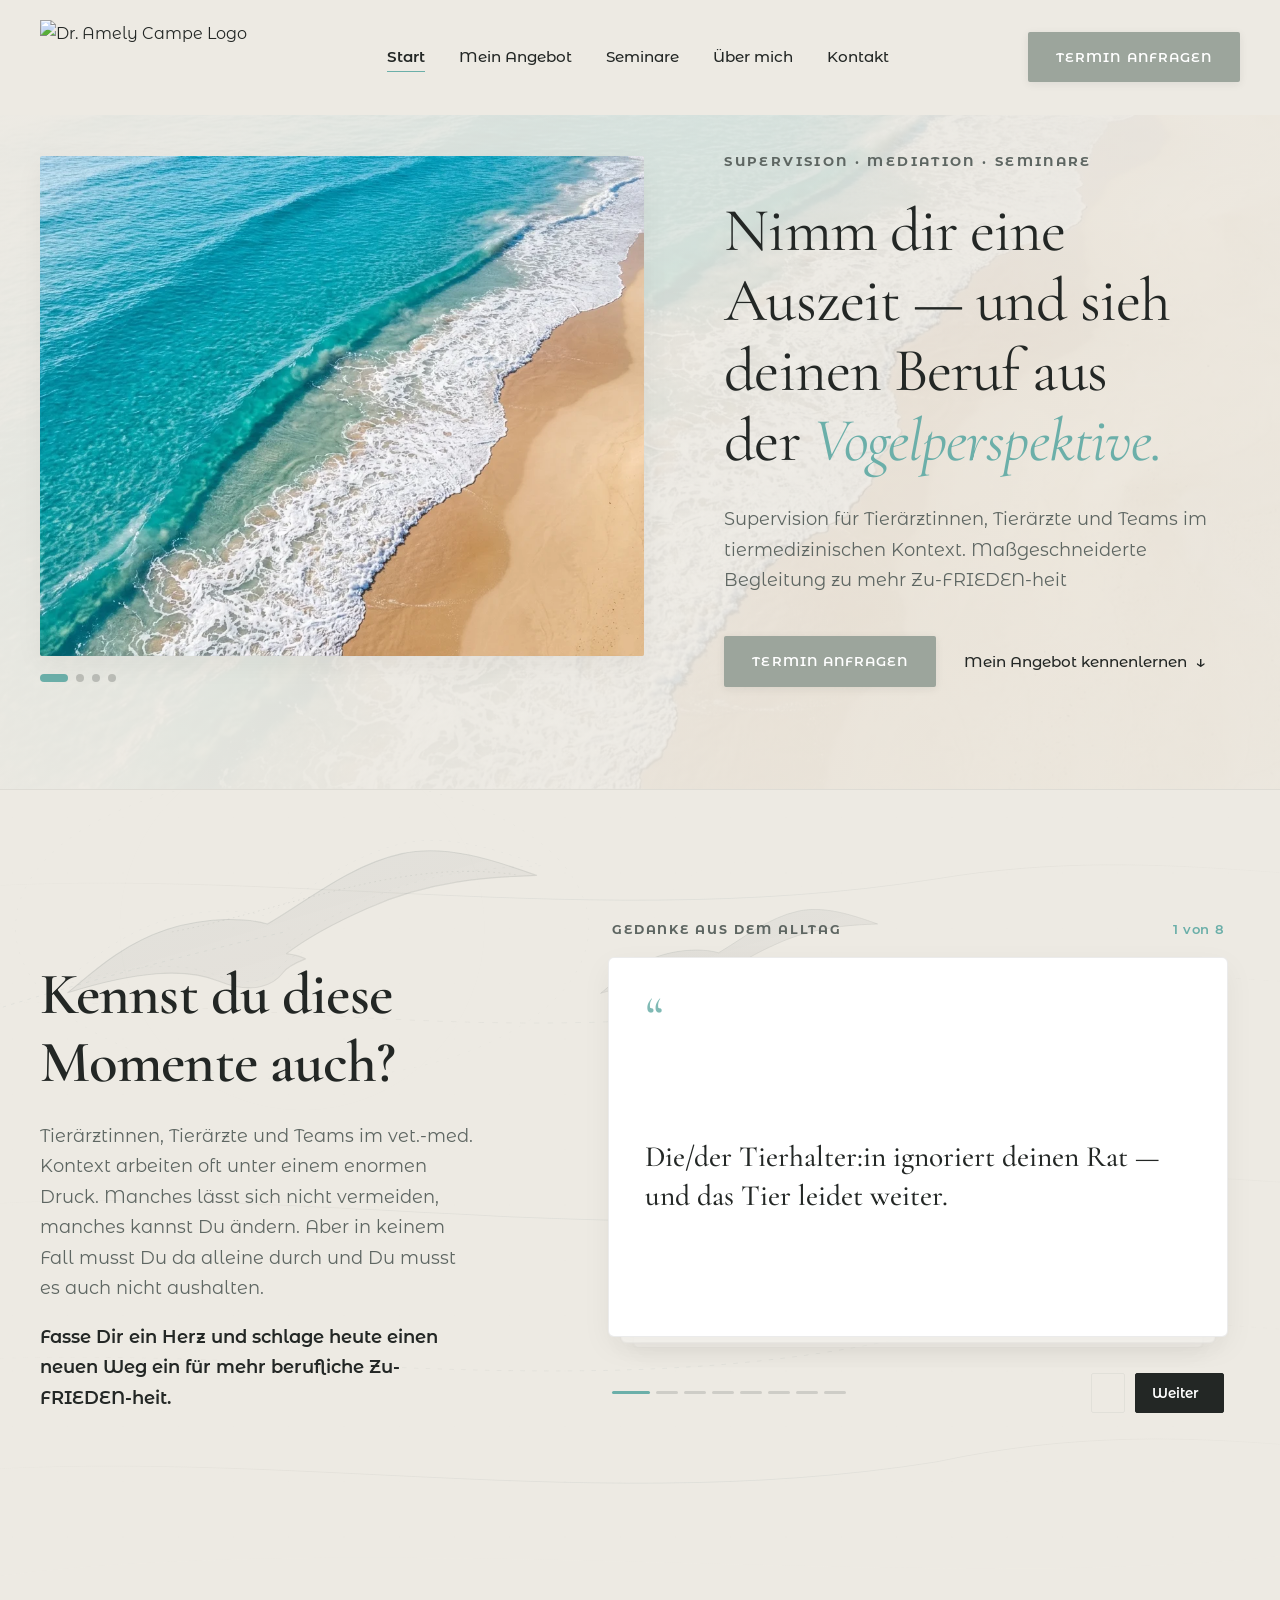
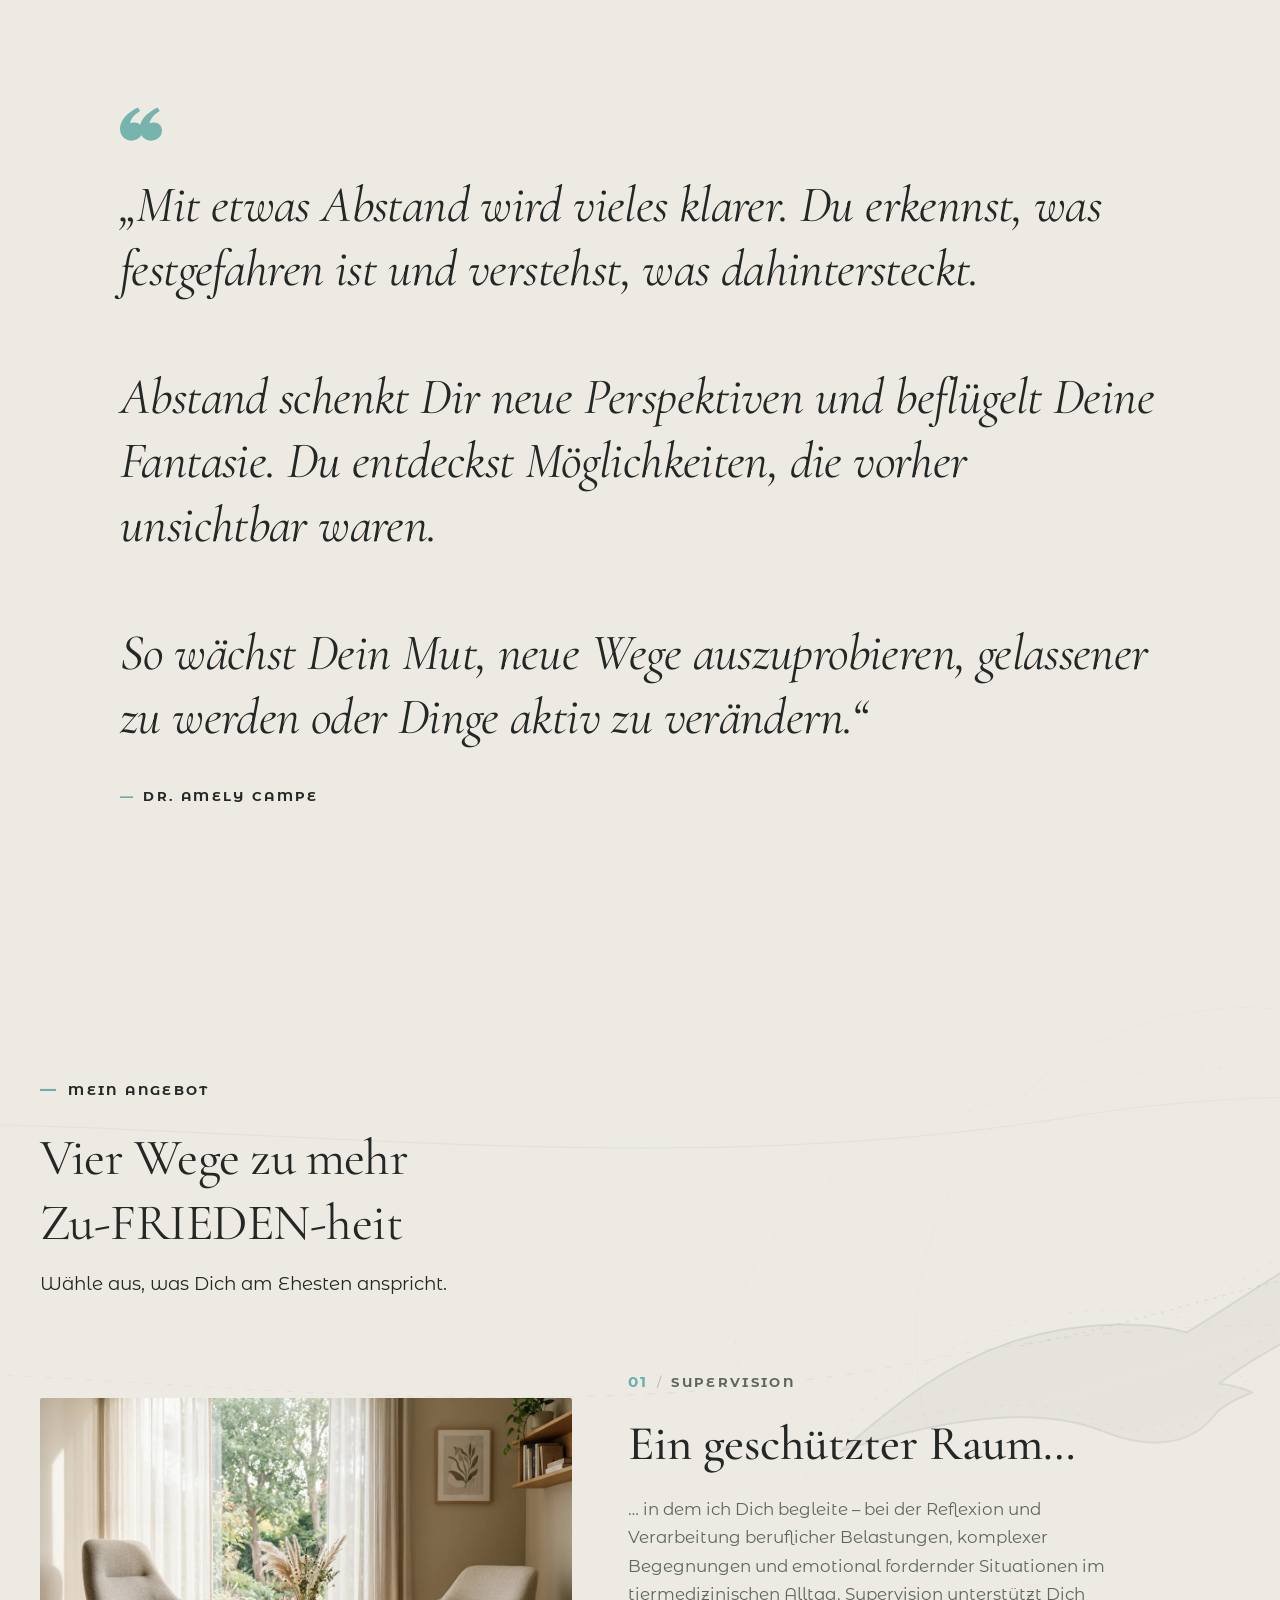
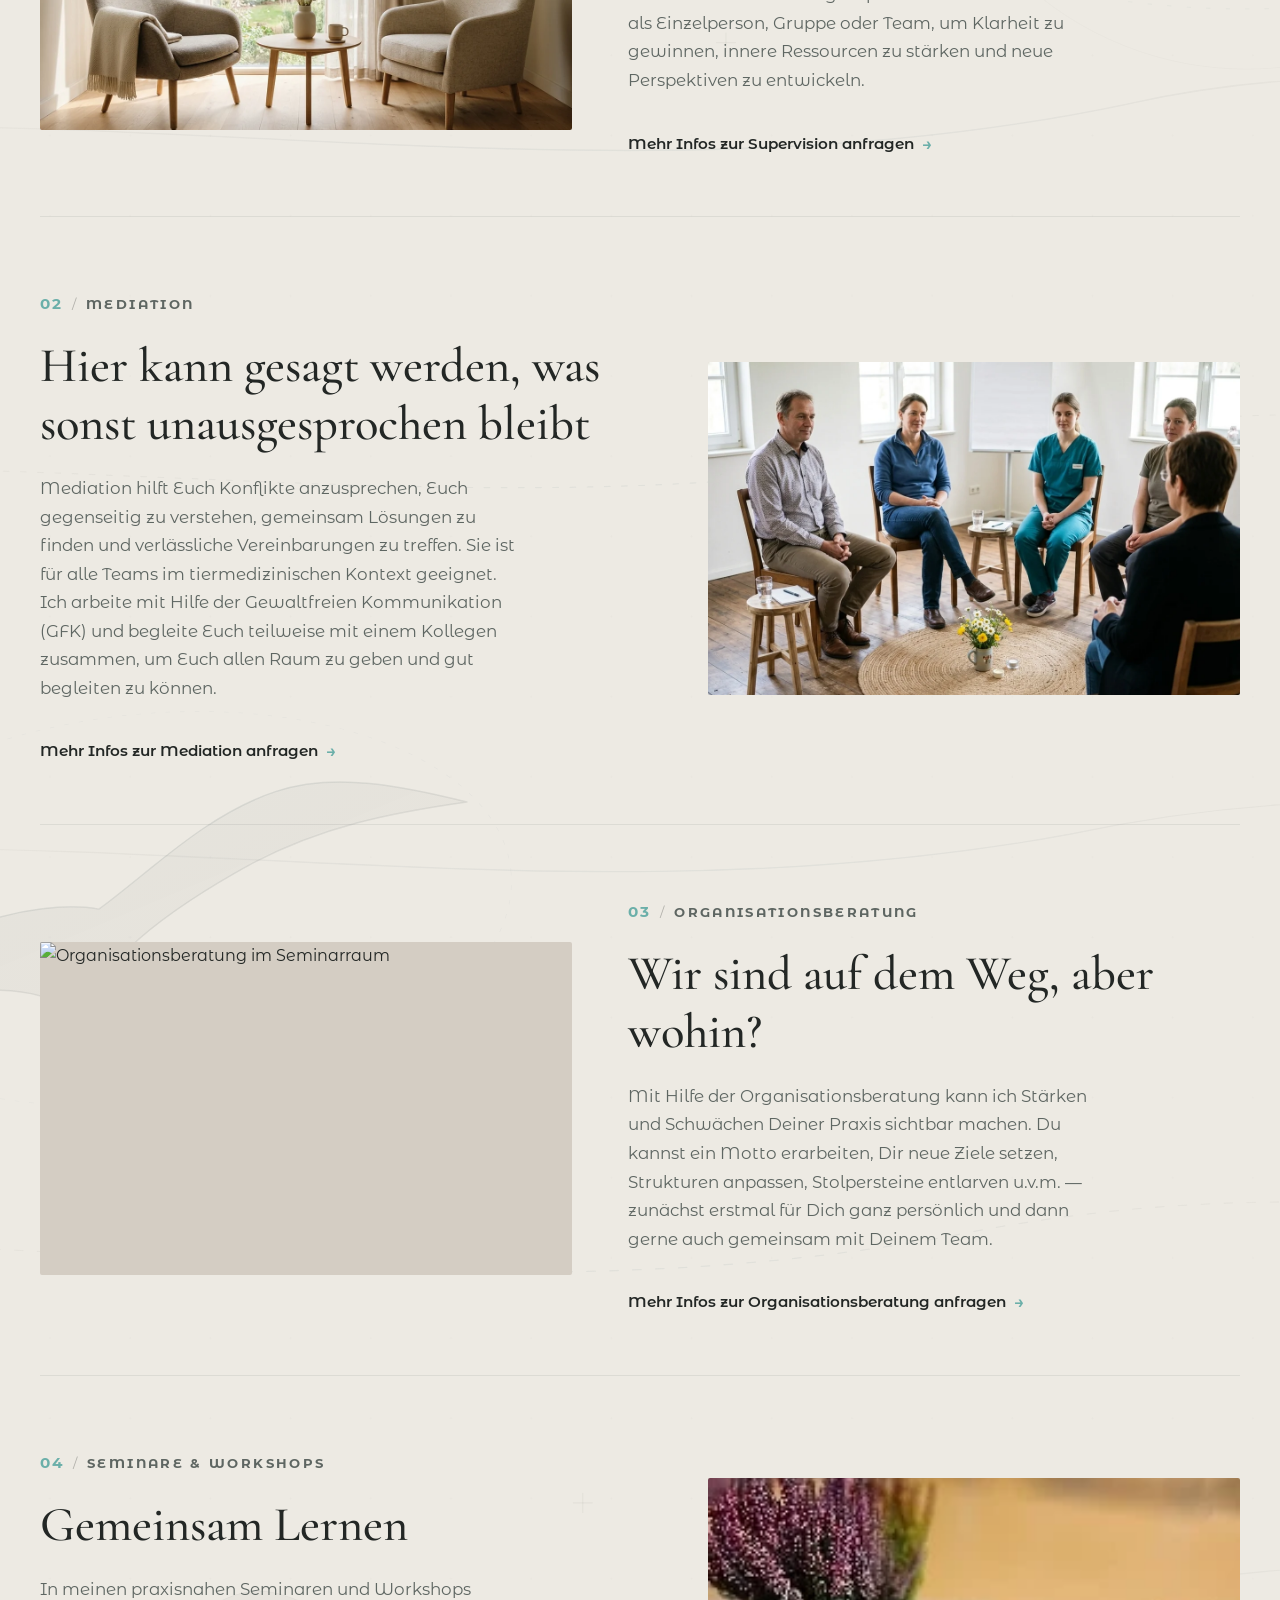
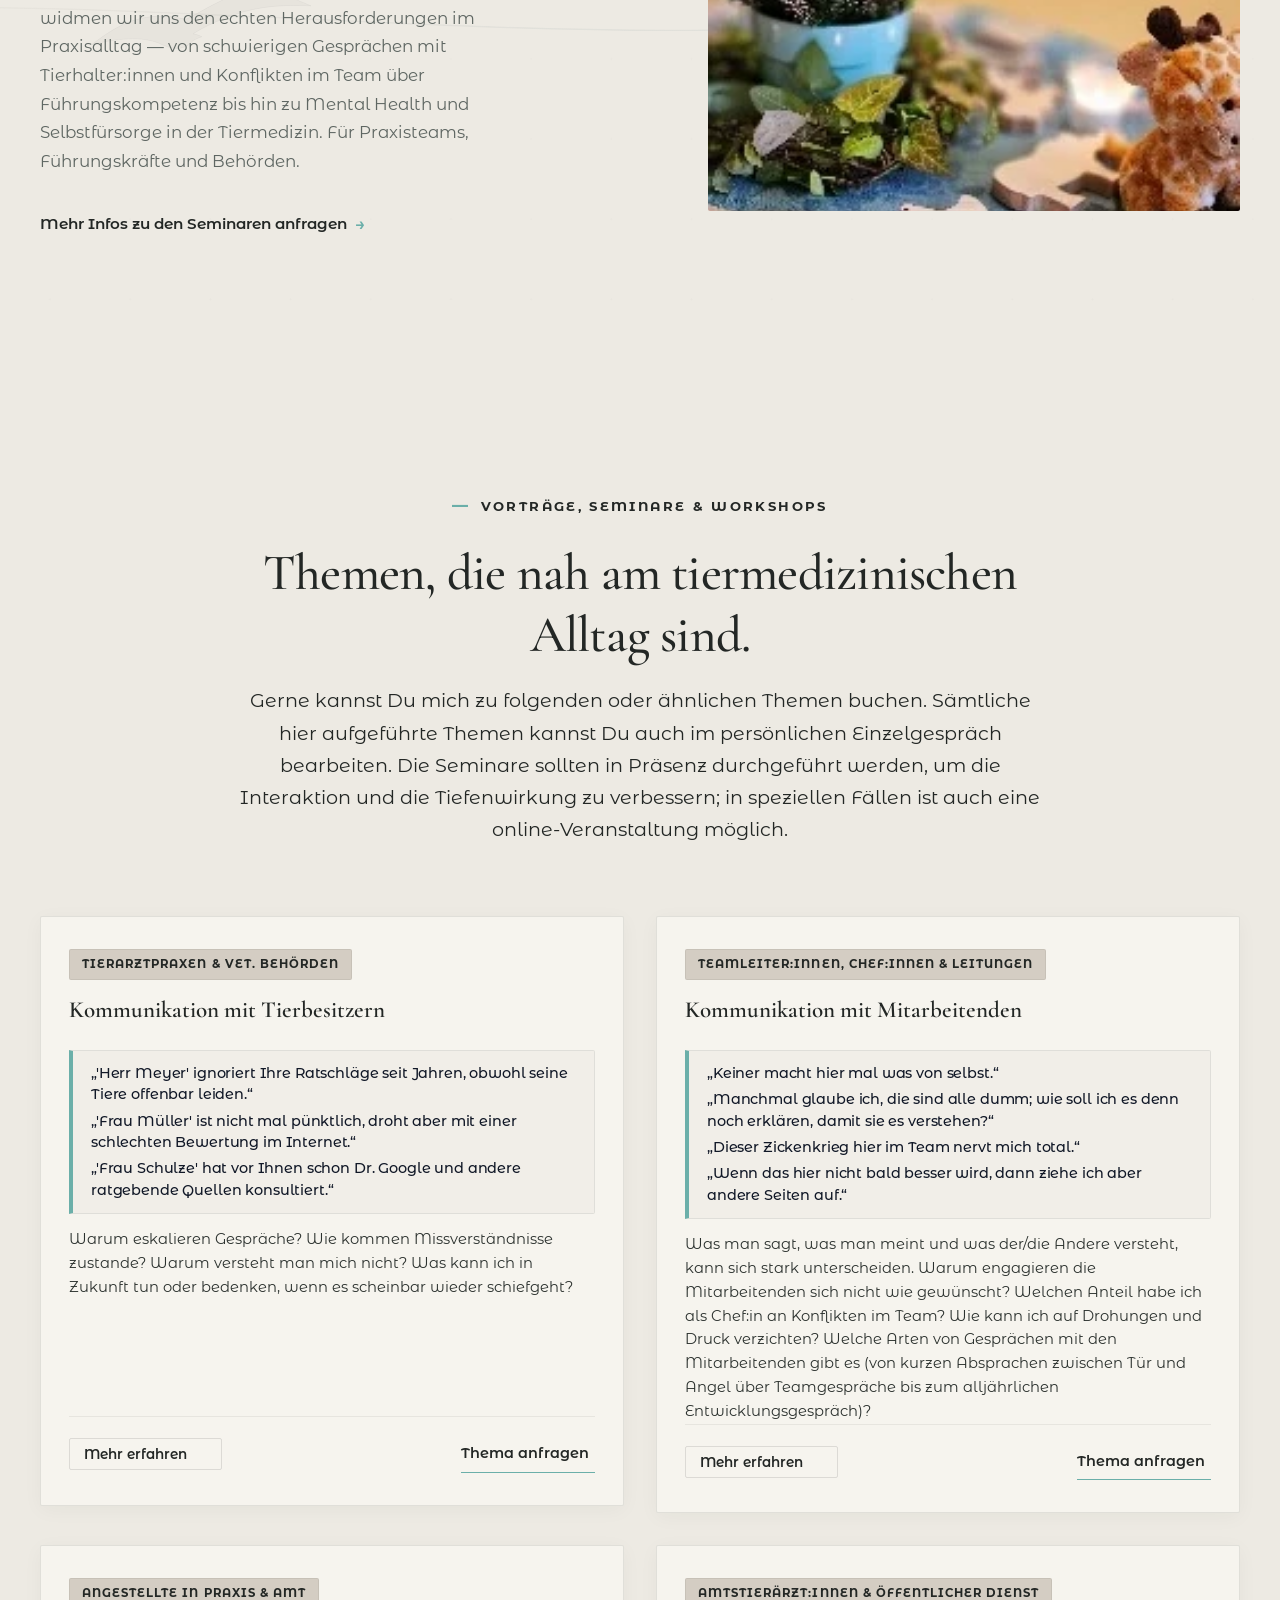
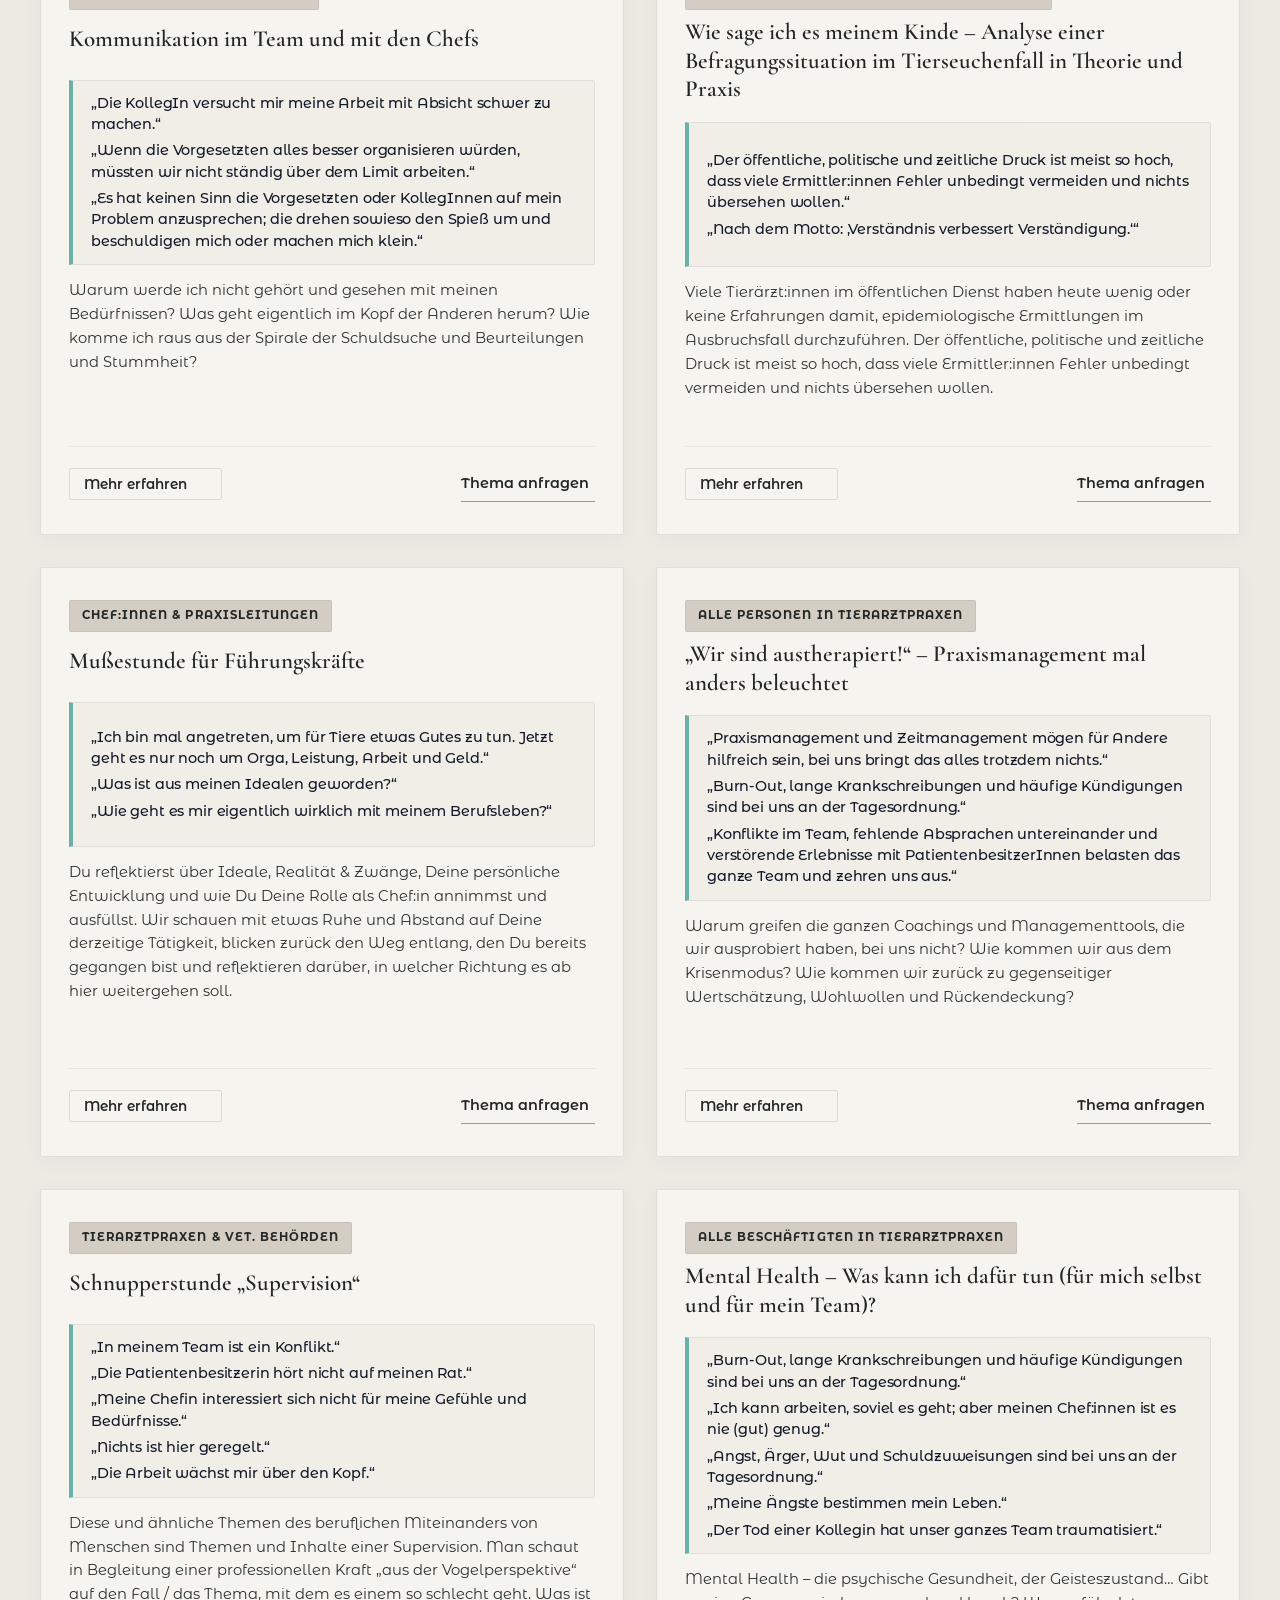
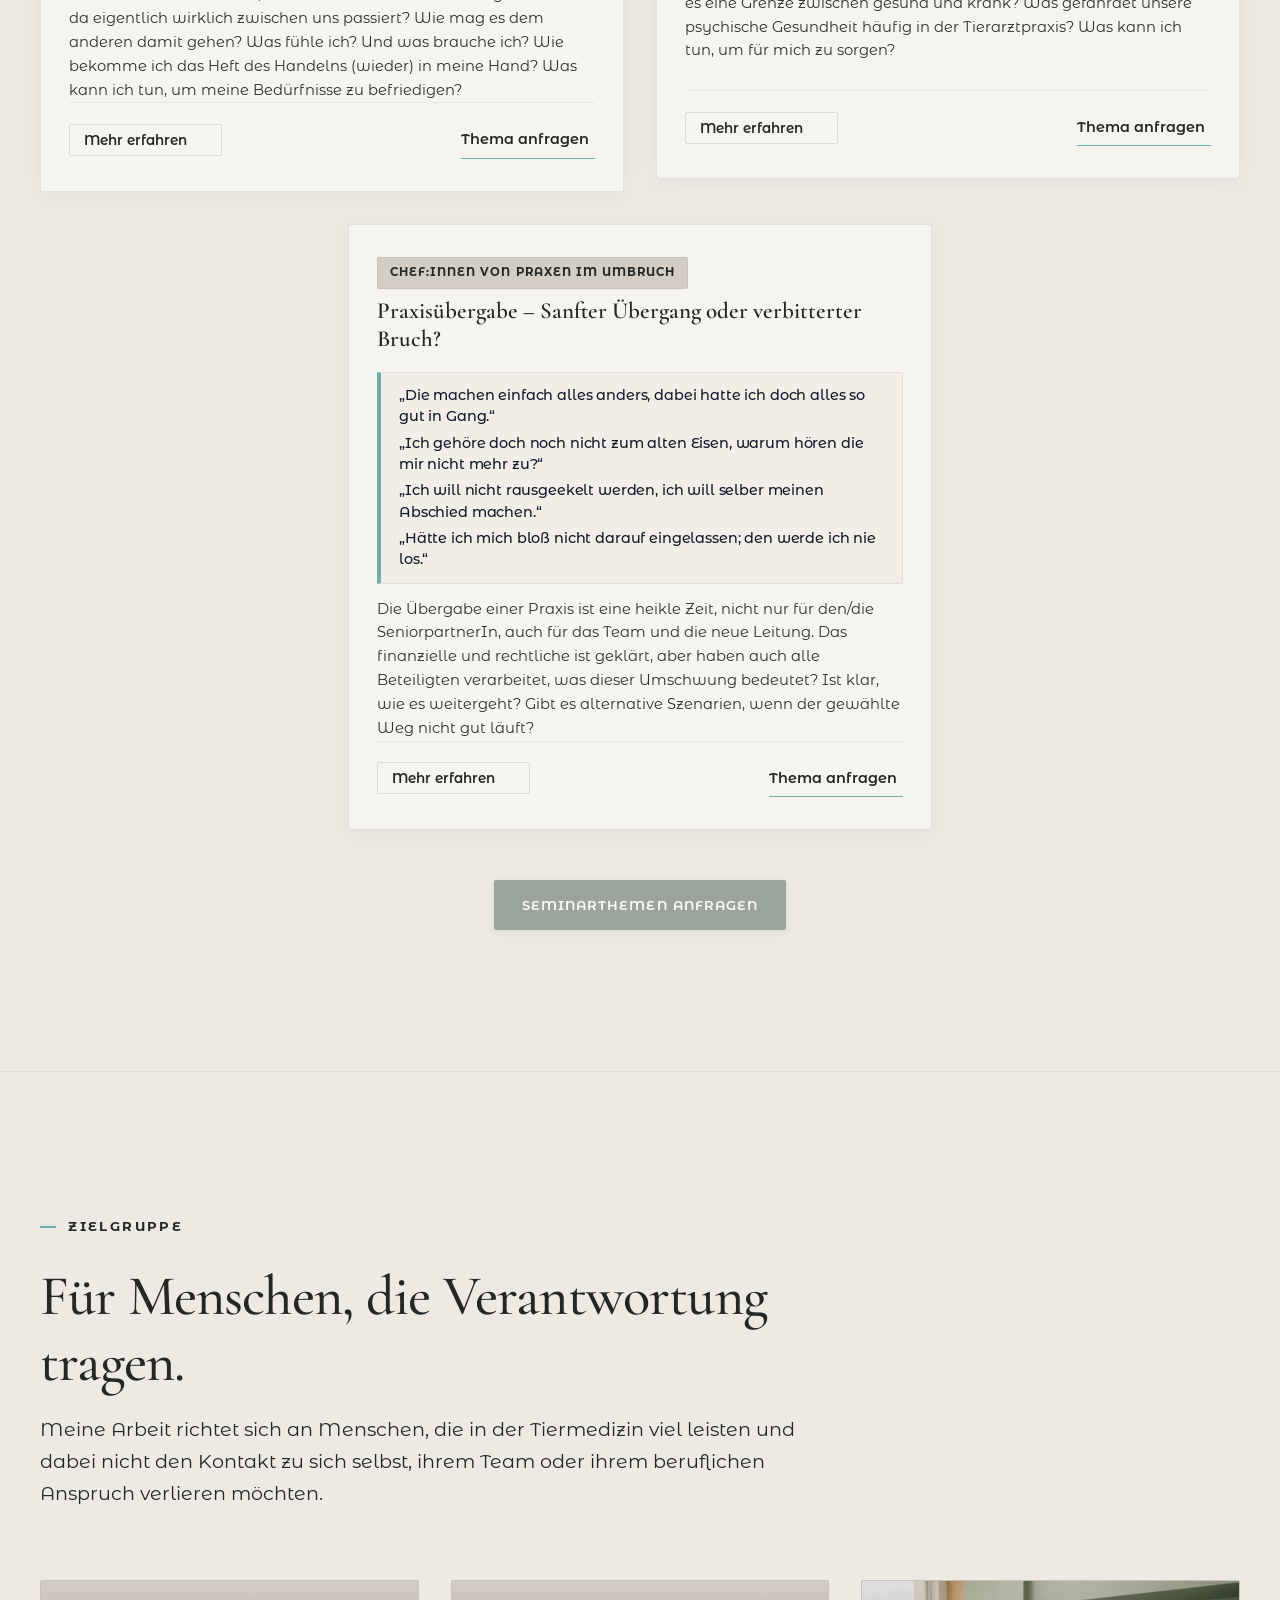
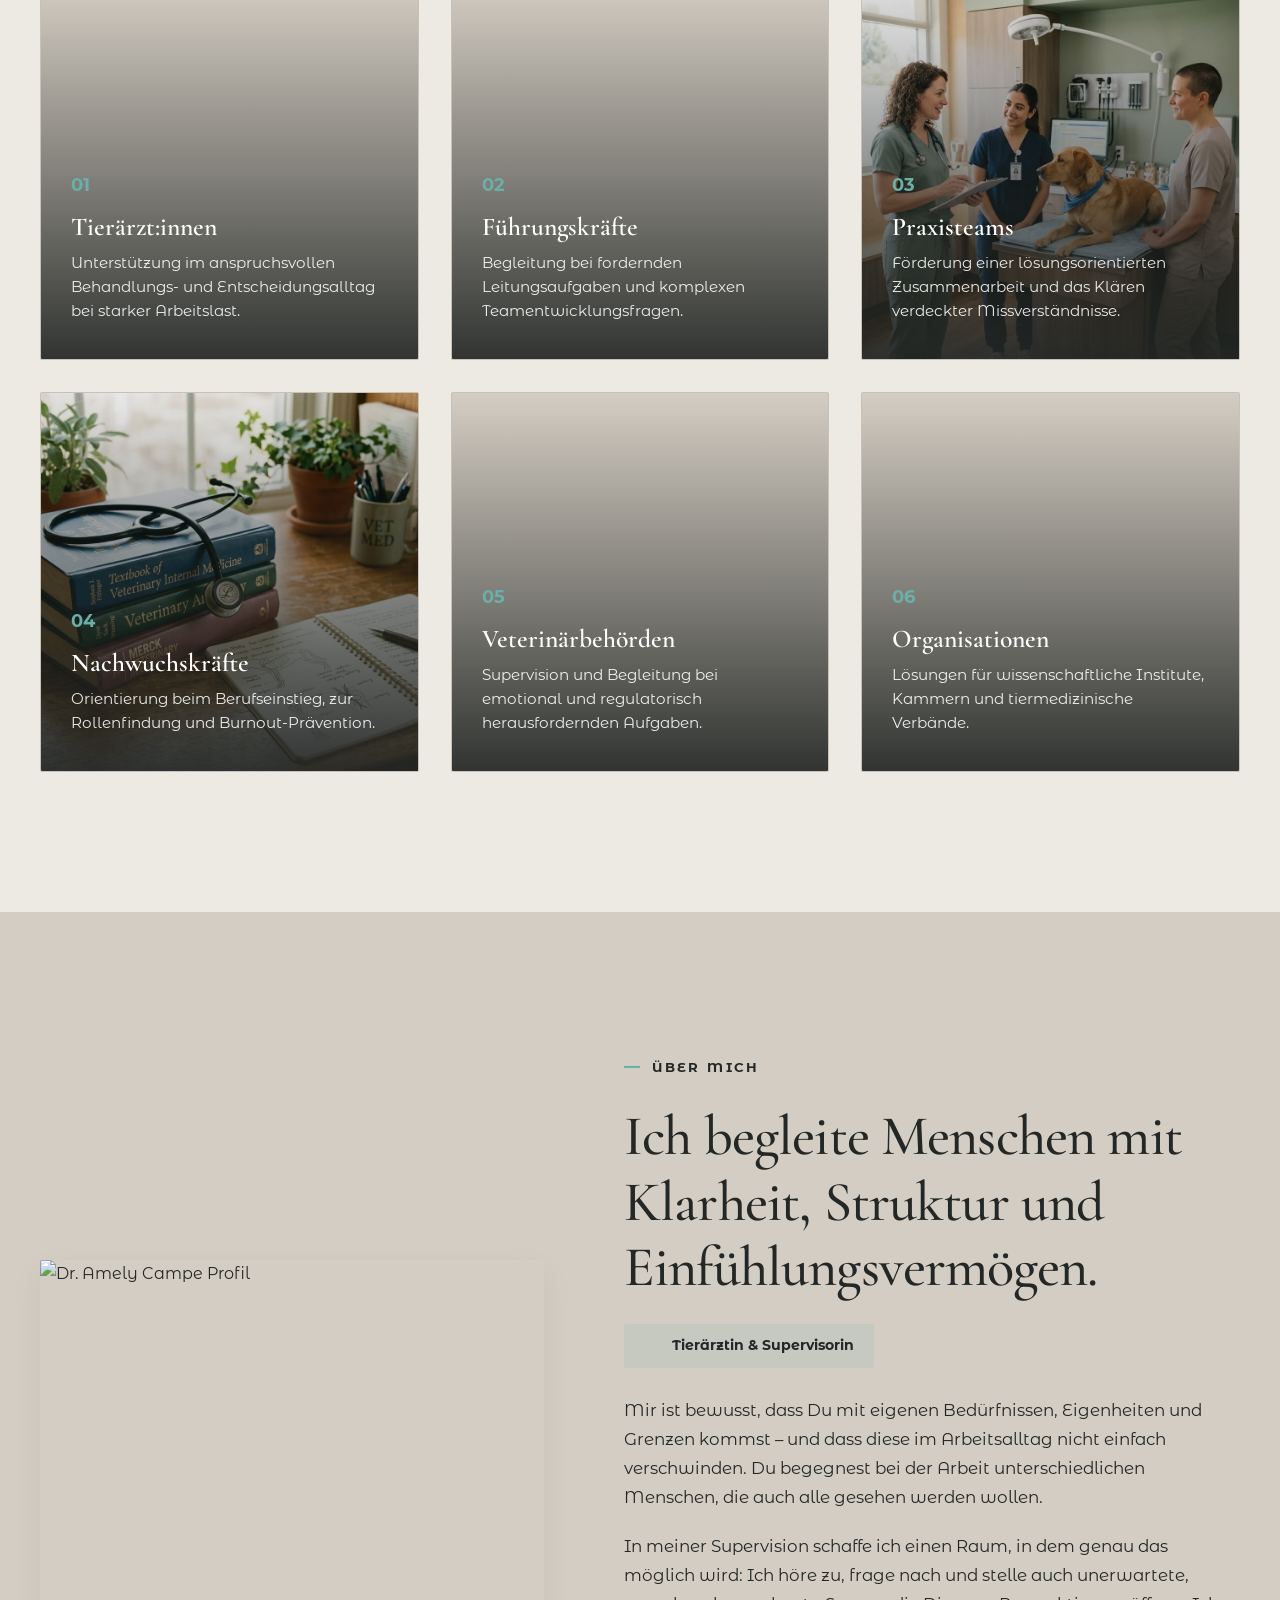
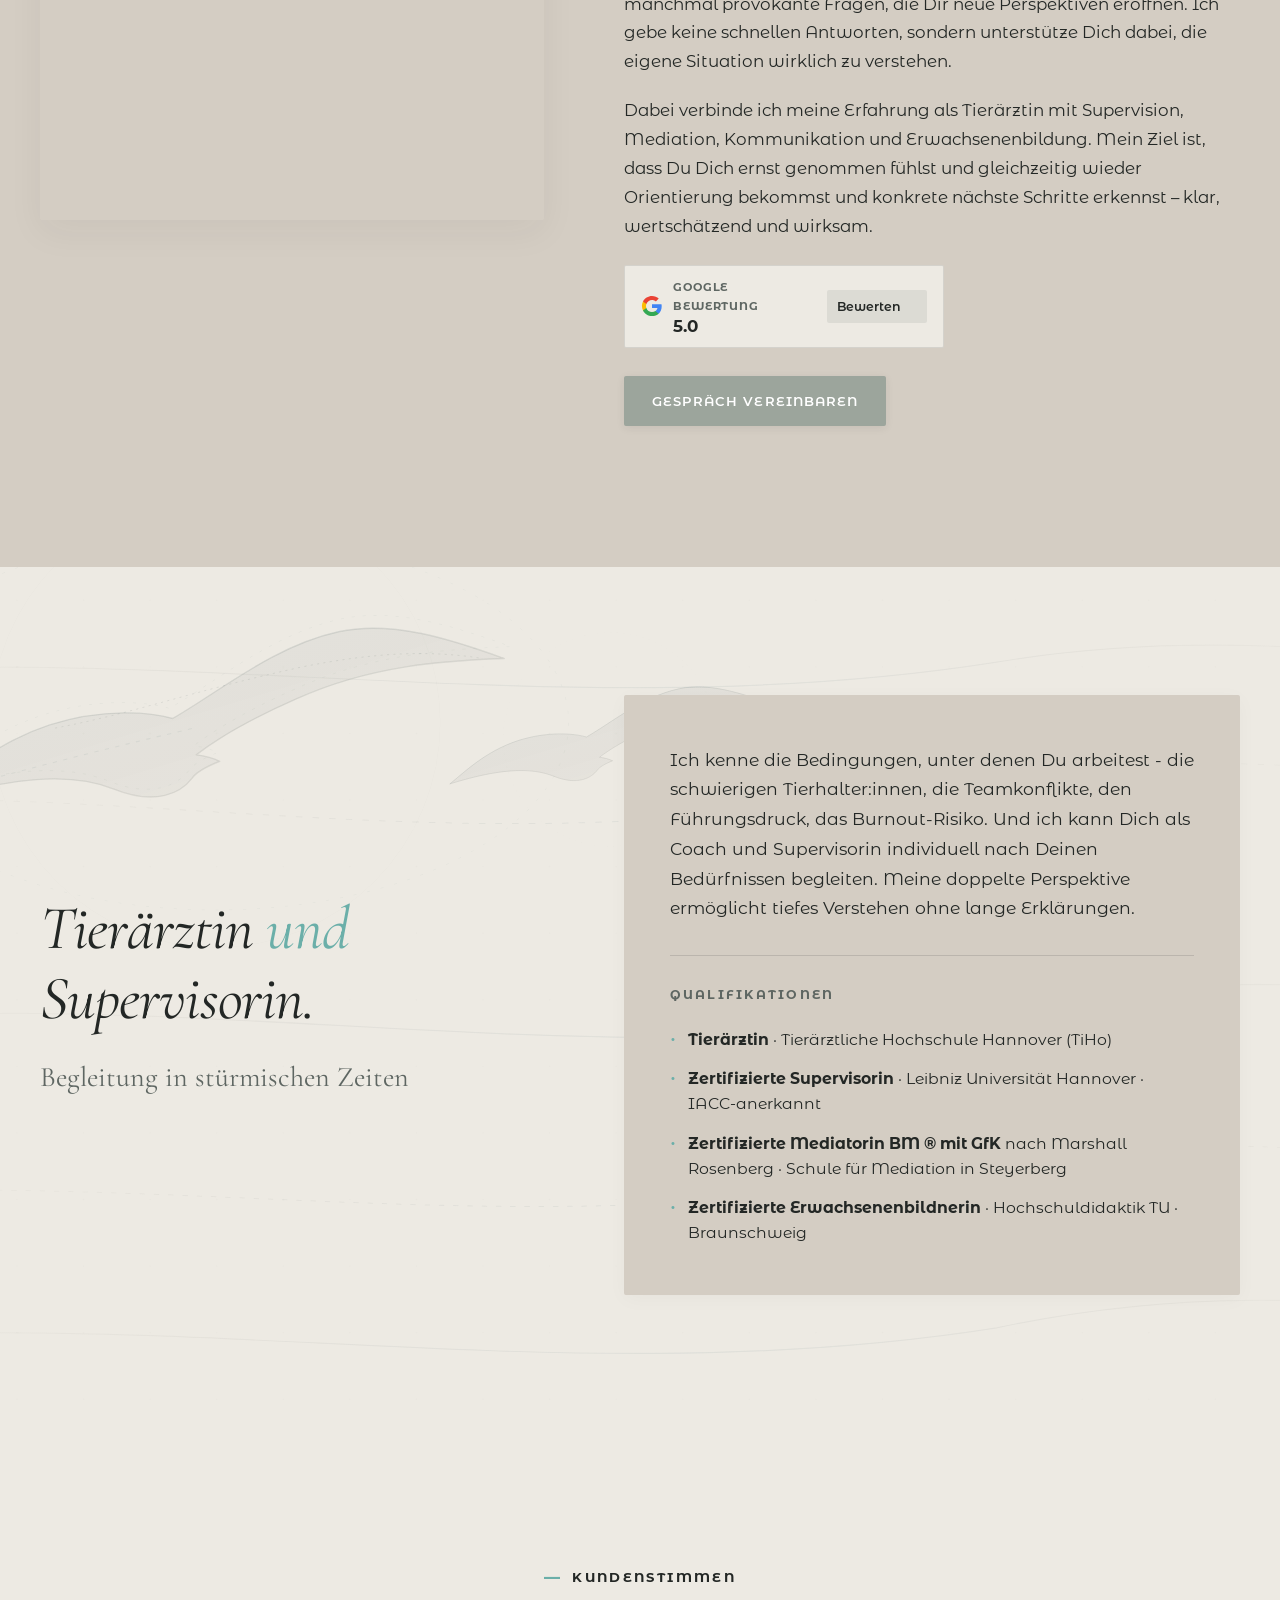
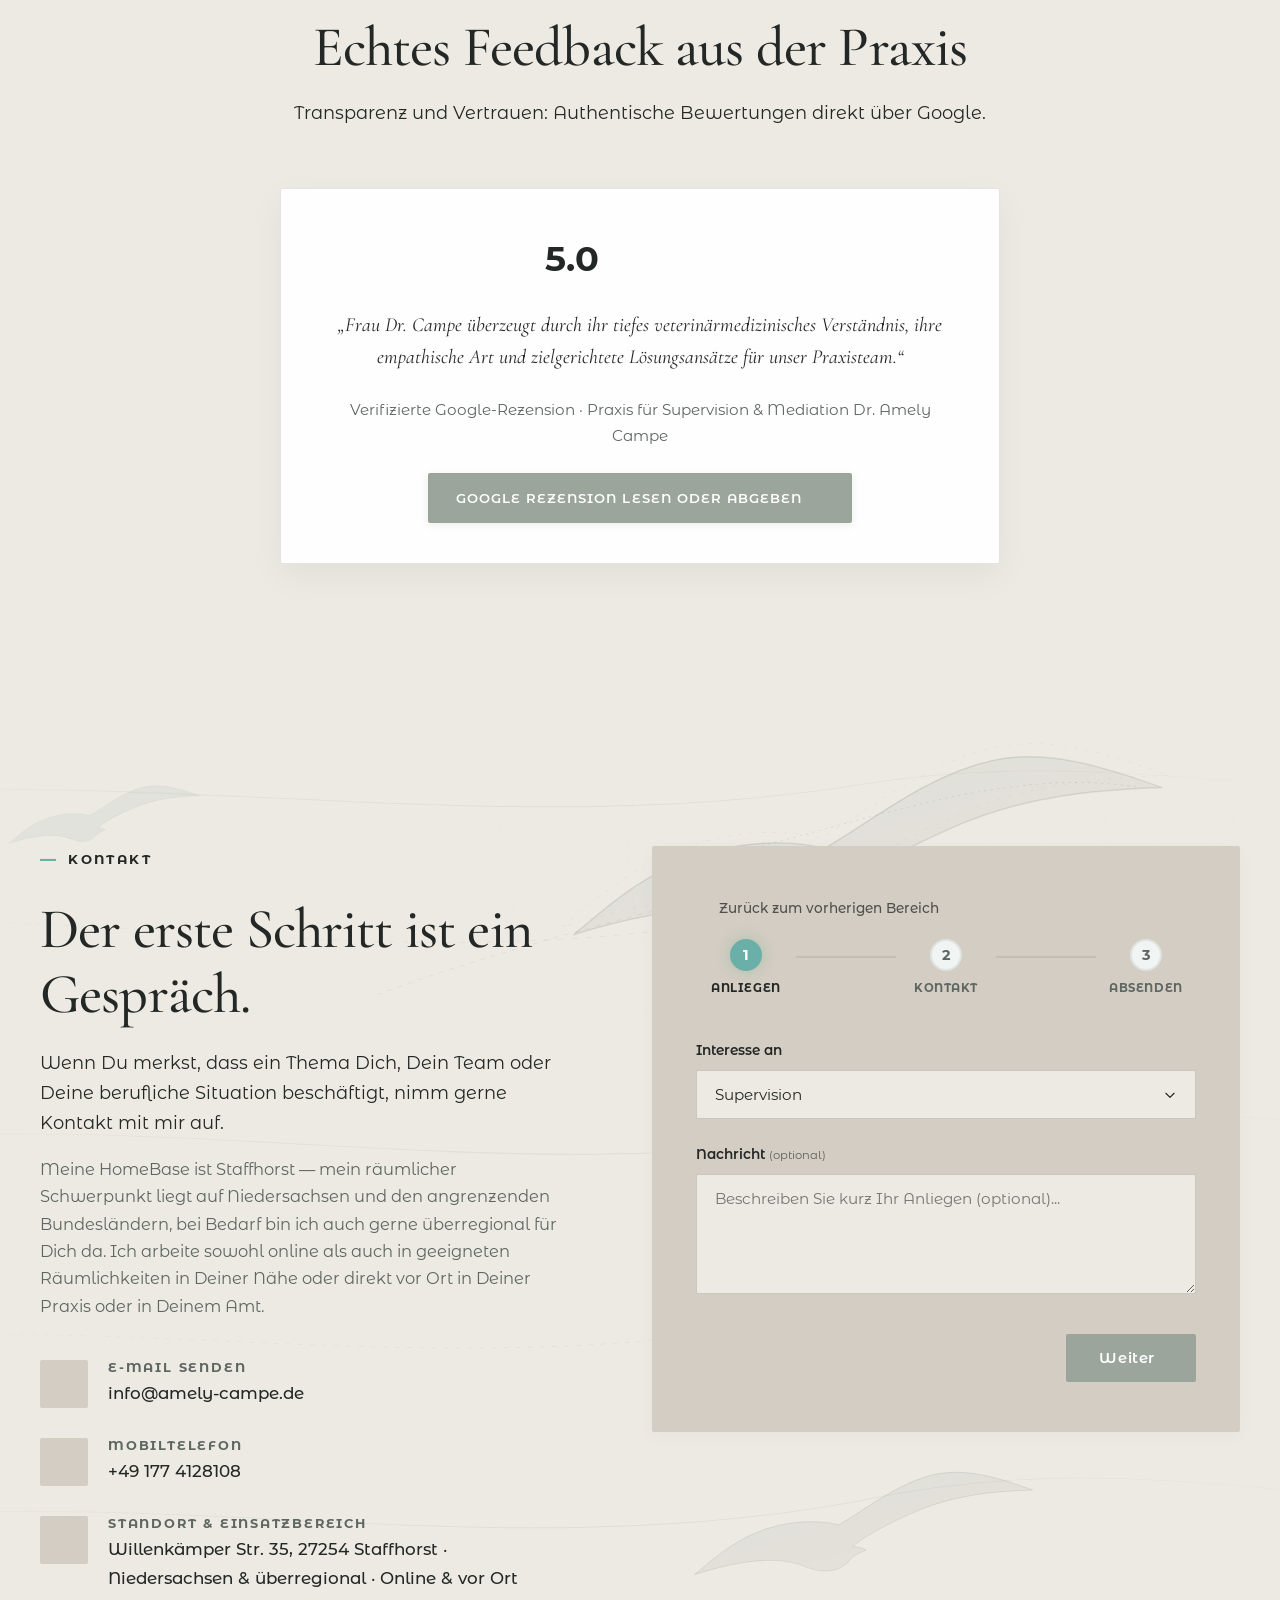
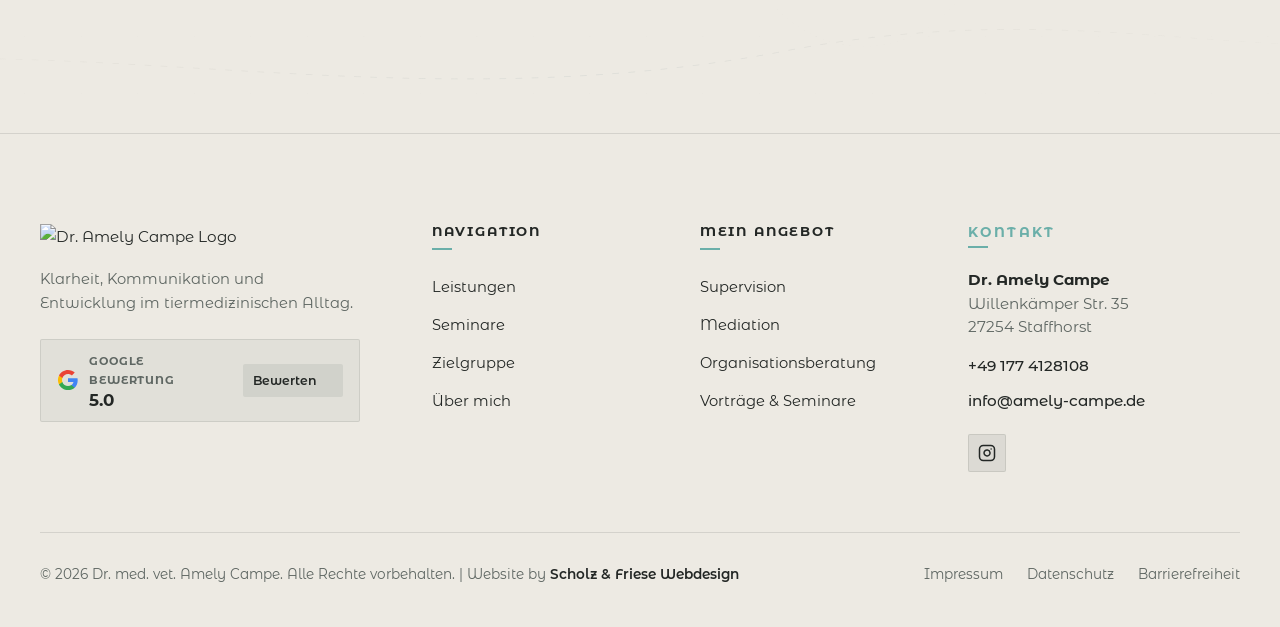
==== commit 1403f817: "Design: Feinschliff Vogel-Muster in allen Abschnitten, Mobile-Optimierung Gedanken-Karten & Kontakt-" ====
--- a/index.html
+++ b/index.html
@@ -96,6 +96,23 @@
         
         <!-- HERO SECTION (SCREENSHOT 1 WITH 4-SLIDE SMOOTH SLIDESHOW) -->
         <section class="section hero-section" id="home">
+            <!-- HERO BACKGROUND SLIDESHOW LAYER (ZART & FESTSTEHEND IM HINTERGRUND) -->
+            <div class="hero-bg-slider" id="heroBgSlider" aria-hidden="true">
+                <div class="hero-bg-slide active" data-slide="0">
+                    <img src="images/hero_drone_ocean_beach.webp" alt="" class="hero-bg-img">
+                </div>
+                <div class="hero-bg-slide" data-slide="1">
+                    <img src="images/hero_nordic_river.webp" alt="" class="hero-bg-img">
+                </div>
+                <div class="hero-bg-slide" data-slide="2">
+                    <img src="images/hero_moewe_weit.webp" alt="" class="hero-bg-img">
+                </div>
+                <div class="hero-bg-slide" data-slide="3">
+                    <img src="https://pub-b33108412309406a9a941ddc51e9a5b9.r2.dev/dr-amely-campe/photo-1500382017468-9049fed747ef_ergebnis.webp" alt="" class="hero-bg-img">
+                </div>
+                <div class="hero-bg-overlay"></div>
+            </div>
+
             <div class="container hero-grid">
                 <!-- Left: Slideshow with 4 Images & Interactive Indicator -->
                 <div class="hero-image-col reveal active" id="heroImageContainer">
@@ -143,6 +160,10 @@
 
         <!-- SECTION 2: MOMENTE (WIEDERERKENNUNG) -->
         <section class="section wiedererkennung-section" id="wiedererkennung">
+            <!-- Bespoke 2-Bird Vector Pattern -->
+            <div class="wiedererkennung-bg-pattern" aria-hidden="true">
+                <img src="images/wiedererkennung_bird_pattern.svg" alt="" class="wiedererkennung-pattern-img" loading="lazy">
+            </div>
             <div class="container wiedererkennung-grid">
                 <!-- Left Column -->
                 <div class="wiedererkennung-left reveal" id="wiedererkennungLeft">
@@ -268,6 +289,26 @@
 
         <!-- PHILOSOPHY / STATEMENT QUOTE SECTION (PLATZIERT DIREKT HINTER DER WIEDERERKENNUNG) -->
         <section class="section quote-section" id="philosophie">
+            <!-- Curved Top Wave (Gentle organic transition from #wiedererkennung into quote) -->
+            <div class="section-curve-divider curve-top" aria-hidden="true">
+                <svg viewBox="0 0 1440 60" fill="none" preserveAspectRatio="none">
+                    <path d="M0,0 L1440,0 L1440,16 C1060,54 420,-12 0,36 Z" fill="var(--color-bg-greige)" />
+                </svg>
+            </div>
+
+            <!-- Fixed Background Seagull Layer (Atmospheric, calm, fixed parallax) -->
+            <div class="quote-bg-layer" aria-hidden="true">
+                <div class="quote-bg-fixed-img"></div>
+                <div class="quote-bg-overlay"></div>
+            </div>
+
+            <!-- Curved Bottom Wave (Gentle organic transition into #services) -->
+            <div class="section-curve-divider curve-bottom" aria-hidden="true">
+                <svg viewBox="0 0 1440 60" fill="none" preserveAspectRatio="none">
+                    <path d="M0,38 C380,-6 1040,56 1440,18 L1440,60 L0,60 Z" fill="var(--color-bg-greige)" />
+                </svg>
+            </div>
+
             <div class="container">
                 <div class="quote-container reveal" id="quoteContainer">
                     <div class="quote-symbol" aria-hidden="true">
@@ -289,6 +330,10 @@
 
         <!-- SERVICES / MEIN ANGEBOT SECTION -->
         <section class="section services-section" id="services">
+            <!-- Bespoke Bird & Thermal Vector Pattern Background (like Hero, pure vector) -->
+            <div class="services-bg-pattern" aria-hidden="true">
+                <img src="images/services_bird_pattern.svg" alt="" class="services-pattern-img" loading="lazy">
+            </div>
             <div class="container">
                 <!-- Section Header -->
                 <div class="services-main-header reveal" id="servicesHeader">
@@ -407,6 +452,11 @@
 
         <!-- SEMINARS SECTION -->
         <section class="section seminar-section" id="seminare">
+            <!-- Fixed Atmospheric Nature Background Layer -->
+            <div class="seminar-bg-layer" aria-hidden="true">
+                <div class="seminar-bg-fixed-img"></div>
+                <div class="seminar-bg-overlay"></div>
+            </div>
             <div class="container">
                 <div class="seminar-header reveal" id="seminarTextWrapper">
                     <span class="eyebrow-dash" id="seminarEyebrow"><span class="dash">—</span> VORTRÄGE, SEMINARE & WORKSHOPS</span>
@@ -544,6 +594,10 @@
 
         <!-- SECTION: KOMBINATION & QUALIFIKATIONEN -->
         <section class="section combination-section" id="qualifikationen">
+            <!-- Bespoke 2-Bird Vector Pattern (Tierärztin & Supervisorin) -->
+            <div class="combination-bg-pattern" aria-hidden="true">
+                <img src="images/combination_bird_pattern.svg" alt="" class="combination-pattern-img" loading="lazy">
+            </div>
             <div class="container combination-grid">
                 <!-- Left Column: Big Statement Headline -->
                 <div class="combination-left reveal" id="combinationLeft">
@@ -589,6 +643,11 @@
 
         <!-- TESTIMONIALS / GOOGLE REVIEW SHOWCASE SECTION (ECHTES TRANSPARENTES FEEDBACK) -->
         <section class="section testimonials-section" id="testimonials">
+            <!-- Fixed Atmospheric Background Layer -->
+            <div class="testimonials-bg-layer" aria-hidden="true">
+                <div class="testimonials-bg-fixed-img"></div>
+                <div class="testimonials-bg-overlay"></div>
+            </div>
             <div class="container">
                 <div class="testimonials-intro reveal">
                     <span class="eyebrow-dash"><span class="dash">—</span> KUNDENSTIMMEN</span>
@@ -625,6 +684,10 @@
 
         <!-- CONTACT SECTION -->
         <section class="section contact-section" id="contact">
+            <!-- Bespoke Serene Pause Vector Pattern (Person taking a mindful break) -->
+            <div class="contact-bg-pattern" aria-hidden="true">
+                <img src="images/contact_pause_pattern.svg" alt="" class="contact-pattern-img" loading="lazy">
+            </div>
             <div class="container grid-2 contact-grid">
                 <div class="contact-info reveal" id="contactInfoWrapper">
                     <span class="eyebrow-dash" id="contactEyebrow"><span class="dash">—</span> KONTAKT</span>
--- a/css/style.css
+++ b/css/style.css
@@ -457,12 +457,103 @@
 
 /* --- HERO SECTION (SCREENSHOT 1) --- */
 .hero-section {
+    position: relative;
+    overflow: hidden;
     padding-top: clamp(150px, 16vh, 200px);
     padding-bottom: clamp(70px, 8vw, 120px);
     background-color: var(--color-bg-greige);
 }
 
+/* Hero Hintergrund-Slideshow (Zart & feststehend im Hintergrund) */
+.hero-bg-slider {
+    position: absolute;
+    inset: 0;
+    width: 100%;
+    height: 100%;
+    pointer-events: none;
+    z-index: 0;
+    overflow: hidden;
+    user-select: none;
+    -webkit-user-select: none;
+}
+
+.hero-bg-slide {
+    position: absolute;
+    inset: 0;
+    width: 100%;
+    height: 100%;
+    opacity: 0;
+    visibility: hidden;
+    transition: opacity 1.8s cubic-bezier(0.4, 0, 0.2, 1), visibility 1.8s;
+}
+
+.hero-bg-slide.active {
+    opacity: 0.19;
+    visibility: visible;
+}
+
+.hero-bg-img {
+    width: 100%;
+    height: 100%;
+    object-fit: cover;
+    object-position: center;
+    display: block;
+    filter: saturate(0.85);
+}
+
+.hero-bg-overlay {
+    position: absolute;
+    inset: 0;
+    background: radial-gradient(circle at 65% 45%, rgba(237, 234, 227, 0.25) 0%, rgba(237, 234, 227, 0.62) 60%, rgba(237, 234, 227, 0.90) 100%);
+    pointer-events: none;
+    z-index: 1;
+}
+
+/* Dezentes Vogel- & Thermikmuster (Scholz & Friese UX Pro Max) */
+.hero-bg-pattern {
+    position: absolute;
+    inset: 0;
+    width: 100%;
+    height: 100%;
+    pointer-events: none;
+    z-index: 2;
+    overflow: hidden;
+    user-select: none;
+    -webkit-user-select: none;
+}
+
+.hero-pattern-svg {
+    width: 100%;
+    height: 100%;
+    display: block;
+    pointer-events: none;
+}
+
+/* Subtles, ruhiges Gleiten des Hauptvogels auf thermischen Aufwinden */
+@keyframes heroBirdGlide {
+    0%, 100% {
+        transform: translate(620px, 20px) scale(1.95);
+    }
+    50% {
+        transform: translate(620px, 14px) scale(1.95);
+    }
+}
+
+.pattern-main-bird {
+    transform: translate(620px, 20px) scale(1.95);
+    animation: heroBirdGlide 14s ease-in-out infinite;
+    will-change: transform;
+}
+
+@media (prefers-reduced-motion: reduce) {
+    .pattern-main-bird {
+        animation: none !important;
+    }
+}
+
 .hero-grid {
+    position: relative;
+    z-index: 3;
     display: grid;
     grid-template-columns: 1.15fr 1fr;
     gap: 70px;
@@ -480,6 +571,7 @@
     border-radius: var(--radius-xs);
     overflow: hidden;
     background-color: var(--color-bg-schlamm);
+    box-shadow: 0 8px 28px rgba(35, 39, 37, 0.05);
 }
 
 .hero-slide {
@@ -503,12 +595,11 @@
     object-fit: cover;
     object-position: center;
     display: block;
-    transform: scale(1);
-    transition: transform 6s cubic-bezier(0.16, 1, 0.3, 1);
+    transform: none;
 }
 
 .hero-slide.active .hero-slide-img {
-    transform: scale(1.03);
+    transform: none;
 }
 
 /* Slider Dots Indicator */
@@ -586,9 +677,31 @@
     padding: clamp(90px, 10vw, 140px) 0;
     background-color: var(--color-bg-greige);
     border-top: 1px solid var(--color-border-subtle);
+    position: relative;
+    overflow: hidden;
+}
+
+.wiedererkennung-bg-pattern {
+    position: absolute;
+    inset: 0;
+    width: 100%;
+    height: 100%;
+    pointer-events: none;
+    z-index: 1;
+    overflow: hidden;
+}
+
+.wiedererkennung-pattern-img {
+    width: 100%;
+    height: 100%;
+    object-fit: cover;
+    object-position: center;
+    opacity: 0.95;
 }
 
 .wiedererkennung-grid {
+    position: relative;
+    z-index: 2;
     display: grid;
     grid-template-columns: 1fr 1.35fr;
     gap: 80px;
@@ -943,9 +1056,31 @@
 .combination-section {
     padding: clamp(90px, 10vw, 140px) 0;
     background-color: var(--color-bg-greige);
+    position: relative;
+    overflow: hidden;
+}
+
+.combination-bg-pattern {
+    position: absolute;
+    inset: 0;
+    width: 100%;
+    height: 100%;
+    pointer-events: none;
+    z-index: 1;
+    overflow: hidden;
+}
+
+.combination-pattern-img {
+    width: 100%;
+    height: 100%;
+    object-fit: cover;
+    object-position: center;
+    opacity: 0.95;
 }
 
 .combination-grid {
+    position: relative;
+    z-index: 2;
     display: grid;
     grid-template-columns: 1fr 1.2fr;
     gap: 70px;
@@ -1053,7 +1188,31 @@
 .services-section {
     background-color: var(--color-bg-greige);
     padding: clamp(70px, 8vw, 110px) 0;
-    border-top: 1px solid var(--color-border-subtle);
+    position: relative;
+    overflow: hidden;
+}
+
+.services-bg-pattern {
+    position: absolute;
+    inset: 0;
+    width: 100%;
+    height: 100%;
+    pointer-events: none;
+    z-index: 1;
+    overflow: hidden;
+}
+
+.services-pattern-img {
+    width: 100%;
+    height: 100%;
+    object-fit: cover;
+    object-position: top center;
+    opacity: 0.95;
+}
+
+.services-section .container {
+    position: relative;
+    z-index: 2;
 }
 
 .services-main-header {
@@ -1209,10 +1368,67 @@
 /* --- PHILOSOPHY / STATEMENT QUOTE SECTION (SCREENSHOT) --- */
 .quote-section {
     background-color: var(--color-bg-greige);
-    padding: clamp(90px, 12vw, 160px) 0;
-    border-top: 1px solid var(--color-border-subtle);
-    border-bottom: 1px solid var(--color-border-subtle);
+    padding: clamp(100px, 13vw, 170px) 0;
     position: relative;
+    overflow: hidden;
+}
+
+.quote-bg-layer {
+    position: absolute;
+    inset: 0;
+    z-index: 1;
+    pointer-events: none;
+    overflow: hidden;
+}
+
+.quote-bg-fixed-img {
+    position: absolute;
+    inset: -30px 0;
+    background-image: url('../images/hero_moewe_weit.webp');
+    background-size: cover;
+    background-position: center 32%;
+    background-repeat: no-repeat;
+    background-attachment: fixed;
+    opacity: 0.38;
+}
+
+.quote-bg-overlay {
+    position: absolute;
+    inset: 0;
+    background: radial-gradient(circle at 50% 48%, rgba(237, 234, 227, 0.45) 0%, rgba(237, 234, 227, 0.74) 65%, rgba(237, 234, 227, 0.92) 100%);
+}
+
+.quote-section .container {
+    position: relative;
+    z-index: 3;
+}
+
+/* Organic Curved Dividers */
+.section-curve-divider {
+    position: absolute;
+    left: 0;
+    right: 0;
+    width: 100%;
+    overflow: hidden;
+    line-height: 0;
+    z-index: 2;
+    pointer-events: none;
+}
+
+.section-curve-divider svg {
+    display: block;
+    width: 100%;
+    height: 100%;
+}
+
+.quote-section .curve-top {
+    top: -1px;
+    height: clamp(34px, 5vw, 60px);
+}
+
+.quote-section .curve-bottom {
+    bottom: -1px;
+    height: clamp(34px, 5vw, 60px);
 }
 
 .quote-container {
@@ -1260,6 +1476,38 @@
 .seminar-section {
     background-color: var(--color-bg-greige);
     padding: var(--section-padding) 0;
+    position: relative;
+    overflow: hidden;
+}
+
+.seminar-bg-layer {
+    position: absolute;
+    inset: 0;
+    z-index: 1;
+    pointer-events: none;
+    overflow: hidden;
+}
+
+.seminar-bg-fixed-img {
+    position: absolute;
+    inset: -30px 0;
+    background-image: url('../images/hero_nordic_river.webp');
+    background-size: cover;
+    background-position: center center;
+    background-repeat: no-repeat;
+    background-attachment: fixed;
+    opacity: 0.30;
+}
+
+.seminar-bg-overlay {
+    position: absolute;
+    inset: 0;
+    background: radial-gradient(circle at 50% 45%, rgba(237, 234, 227, 0.52) 0%, rgba(237, 234, 227, 0.74) 65%, rgba(237, 234, 227, 0.88) 100%);
+}
+
+.seminar-section .container {
+    position: relative;
+    z-index: 2;
 }
 
 .seminar-header {
@@ -1694,9 +1942,31 @@
 .contact-section {
     background-color: var(--color-bg-greige);
     padding: var(--section-padding) 0;
+    position: relative;
+    overflow: hidden;
+}
+
+.contact-bg-pattern {
+    position: absolute;
+    inset: 0;
+    width: 100%;
+    height: 100%;
+    pointer-events: none;
+    z-index: 1;
+    overflow: hidden;
+}
+
+.contact-pattern-img {
+    width: 100%;
+    height: 100%;
+    object-fit: cover;
+    object-position: center right;
+    opacity: 0.95;
 }
 
 .contact-grid {
+    position: relative;
+    z-index: 2;
     display: grid;
     grid-template-columns: 0.95fr 1.05fr;
     gap: 80px;
@@ -2721,10 +2991,46 @@
    TESTIMONIALS SECTION (BASE)
    ========================================================================== */
 .testimonials-section {
-    background-color: var(--color-bg-schlamm);
+    background-color: var(--color-bg-greige);
     position: relative;
     overflow: hidden;
     padding: var(--section-padding) 0;
+}
+
+.testimonials-bg-layer {
+    position: absolute;
+    inset: 0;
+    z-index: 1;
+    pointer-events: none;
+    overflow: hidden;
+}
+
+.testimonials-bg-fixed-img {
+    position: absolute;
+    inset: -30px 0;
+    background-image: url('../images/hero_drone_ocean_beach.webp');
+    background-size: cover;
+    background-position: center 30%;
+    background-repeat: no-repeat;
+    background-attachment: fixed;
+    opacity: 0.28;
+}
+
+.testimonials-bg-overlay {
+    position: absolute;
+    inset: 0;
+    background: radial-gradient(circle at 50% 50%, rgba(237, 234, 227, 0.55) 0%, rgba(237, 234, 227, 0.78) 65%, rgba(237, 234, 227, 0.90) 100%);
+}
+
+.testimonials-section .container {
+    position: relative;
+    z-index: 2;
+}
+
+.google-showcase-container {
+    background: rgba(255, 255, 255, 0.95) !important;
+    backdrop-filter: blur(10px);
+    box-shadow: 0 12px 36px rgba(0, 0, 0, 0.05);
 }
 
 .testimonials-intro {
@@ -3001,6 +3307,11 @@
         padding-bottom: 60px;
     }
 
+    .pattern-main-bird {
+        transform: translate(540px, 310px) scale(1.45);
+        animation: none;
+    }
+
     .hero-grid {
         grid-template-columns: 1fr;
         gap: 40px;
@@ -3151,6 +3462,11 @@
         padding-bottom: 50px;
     }
 
+    .pattern-main-bird {
+        transform: translate(480px, 320px) scale(1.15);
+        animation: none;
+    }
+
     .hero-grid {
         grid-template-columns: 1fr;
         gap: 28px;
@@ -3232,37 +3548,87 @@
     }
 
     .gedanken-cards-stack {
-        height: 350px;
+        height: 220px;
+        transition: height 0.35s cubic-bezier(0.22, 1, 0.36, 1);
+    }
+
+    .gedanken-cards-stack.is-showing-final {
+        height: 260px;
     }
 
     .gedanken-card {
-        padding: 24px 22px 20px;
-        border-radius: var(--radius-xs);
+        padding: 18px 20px 16px;
+        border-radius: 6px;
+    }
+
+    .gedanken-card.is-final-card {
+        padding: 16px 18px 14px;
+    }
+
+    .gedanken-card-inner {
+        display: flex;
+        flex-direction: column;
+        justify-content: flex-start;
+        height: 100%;
     }
 
     .gedanken-quote-glyph {
-        font-size: 2.8rem;
-        margin-bottom: 2px;
+        font-size: 2.2rem;
+        line-height: 0.85;
+        margin-bottom: 6px;
+        color: var(--color-accent-teal);
+        opacity: 0.85;
     }
 
     .gedanken-text {
-        font-size: clamp(1.18rem, 4.5vw, 1.38rem);
-        line-height: 1.35;
-    }
-
-    .gedanken-card-action {
-        padding-top: 14px;
-        font-size: 0.78rem;
+        font-size: 1.15rem;
+        line-height: 1.38;
+        font-weight: 500;
+        margin: 0;
+        color: var(--color-anthrazit);
+    }
+
+    /* Final Resolution Card Mobile */
+    .final-card-inner {
+        padding: 0;
+        gap: 6px;
+        justify-content: center;
+        text-align: center;
+    }
+
+    .final-card-tag {
+        font-size: 0.68rem;
+        padding: 2px 10px;
+        letter-spacing: 0.10em;
     }
 
     .final-card-title {
-        font-size: 1.45rem;
-        line-height: 1.25;
+        font-size: 1.18rem;
+        line-height: 1.20;
+        font-weight: 600;
+        margin: 0;
     }
 
     .final-card-desc {
-        font-size: 0.88rem;
-        line-height: 1.55;
+        font-size: 0.80rem;
+        line-height: 1.40;
+        max-width: 310px;
+        margin: 0;
+    }
+
+    .final-card-buttons {
+        gap: 6px;
+        margin-top: 4px;
+    }
+
+    .final-card-buttons .btn-sage {
+        padding: 8px 18px;
+        font-size: 0.80rem;
+    }
+
+    .final-card-buttons .btn-text-link {
+        font-size: 0.76rem;
+        padding: 2px 0;
     }
 
     .gedanken-stack-footer {
@@ -3292,7 +3658,18 @@
 
     /* Quote Section (Philosophie) */
     .quote-section {
-        padding: 60px 0;
+        padding: 70px 0;
+    }
+
+    .quote-bg-fixed-img,
+    .seminar-bg-fixed-img,
+    .testimonials-bg-fixed-img {
+        background-attachment: scroll;
+    }
+
+    .quote-section .curve-top,
+    .quote-section .curve-bottom {
+        height: 28px;
     }
 
     .quote-statement {
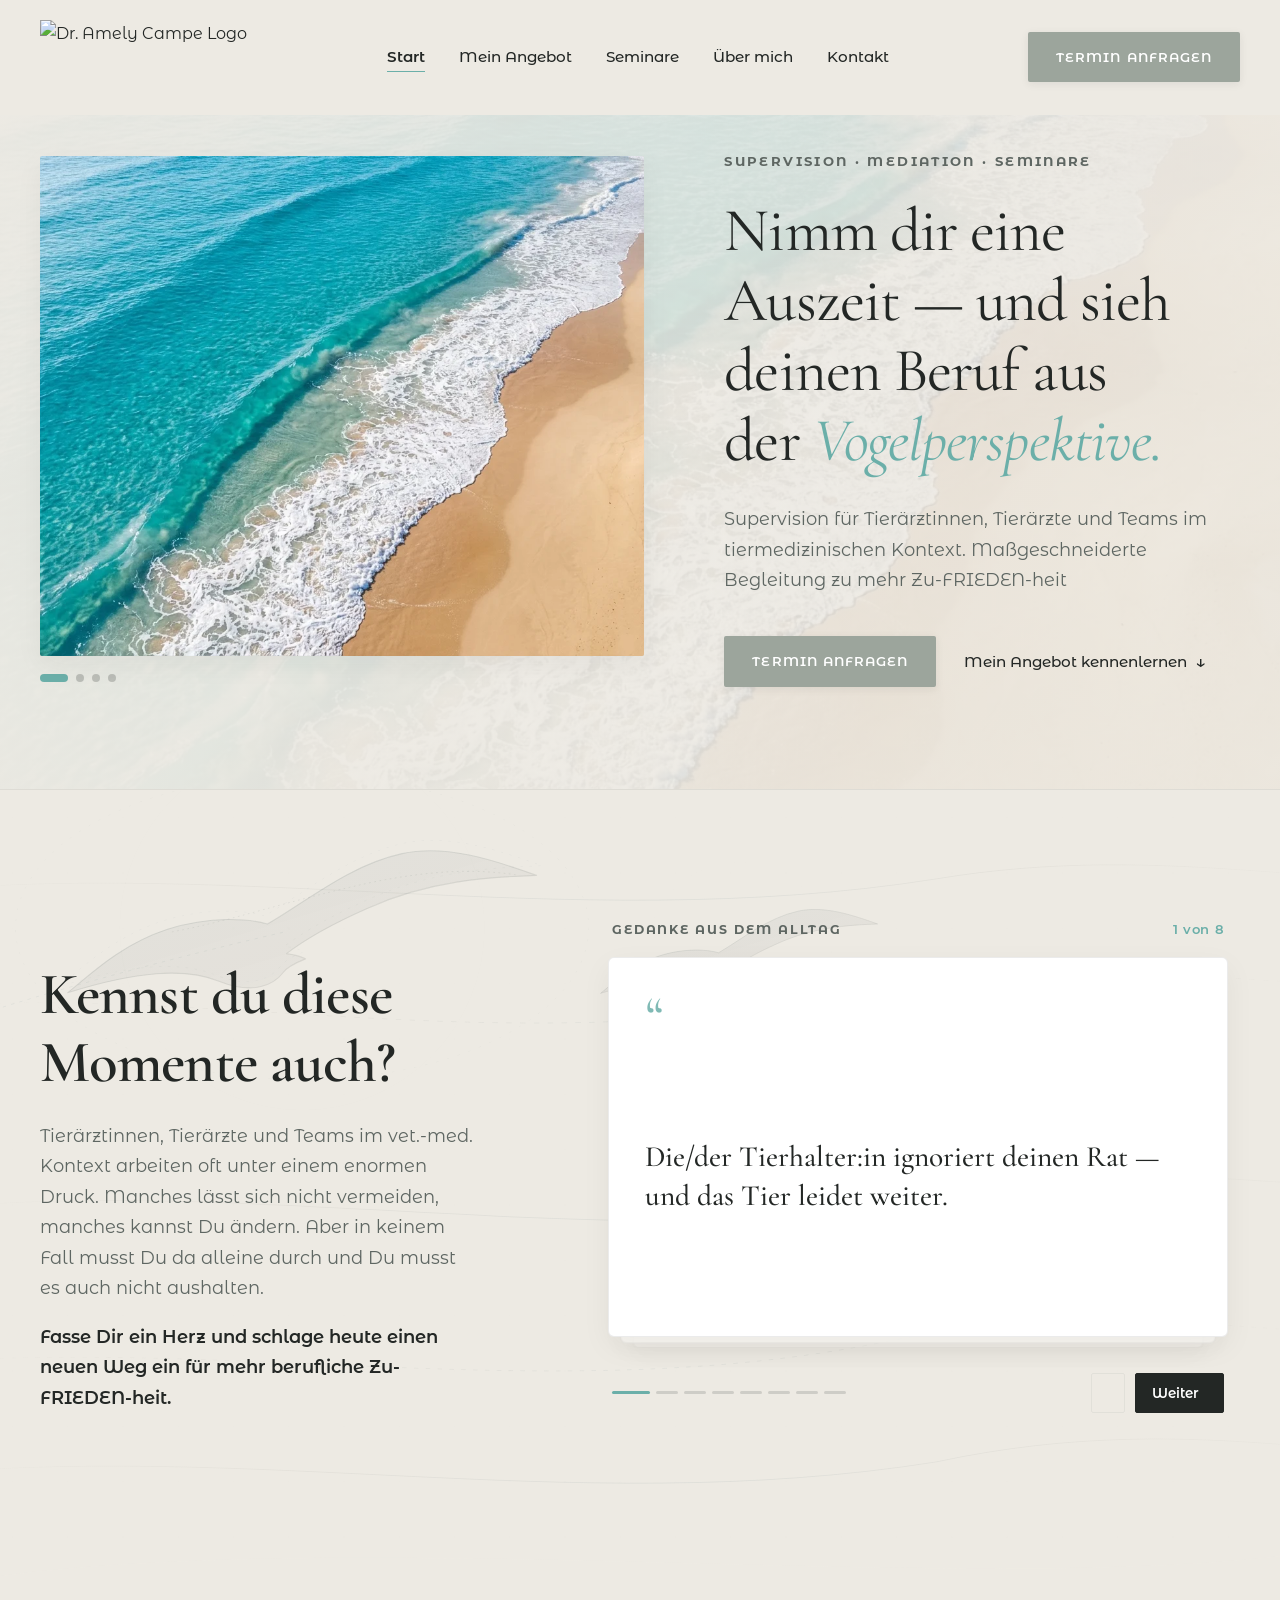
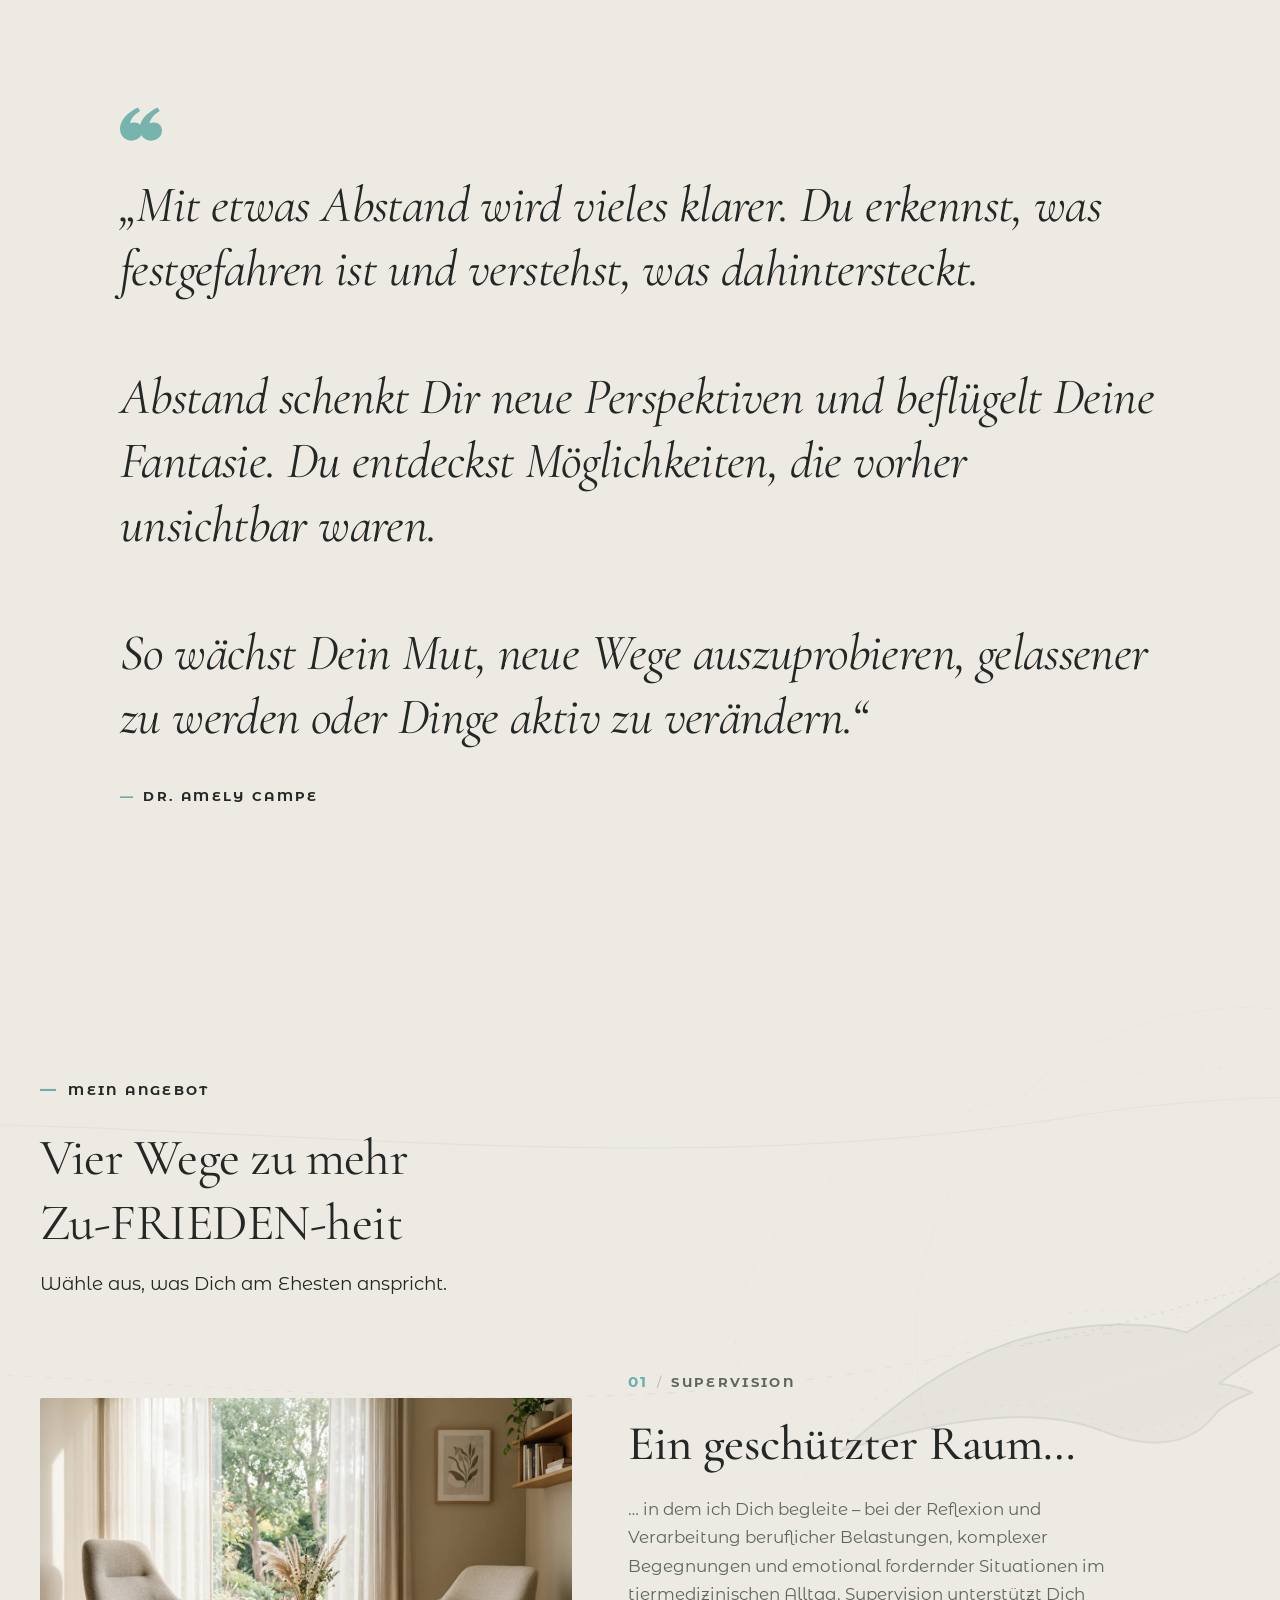
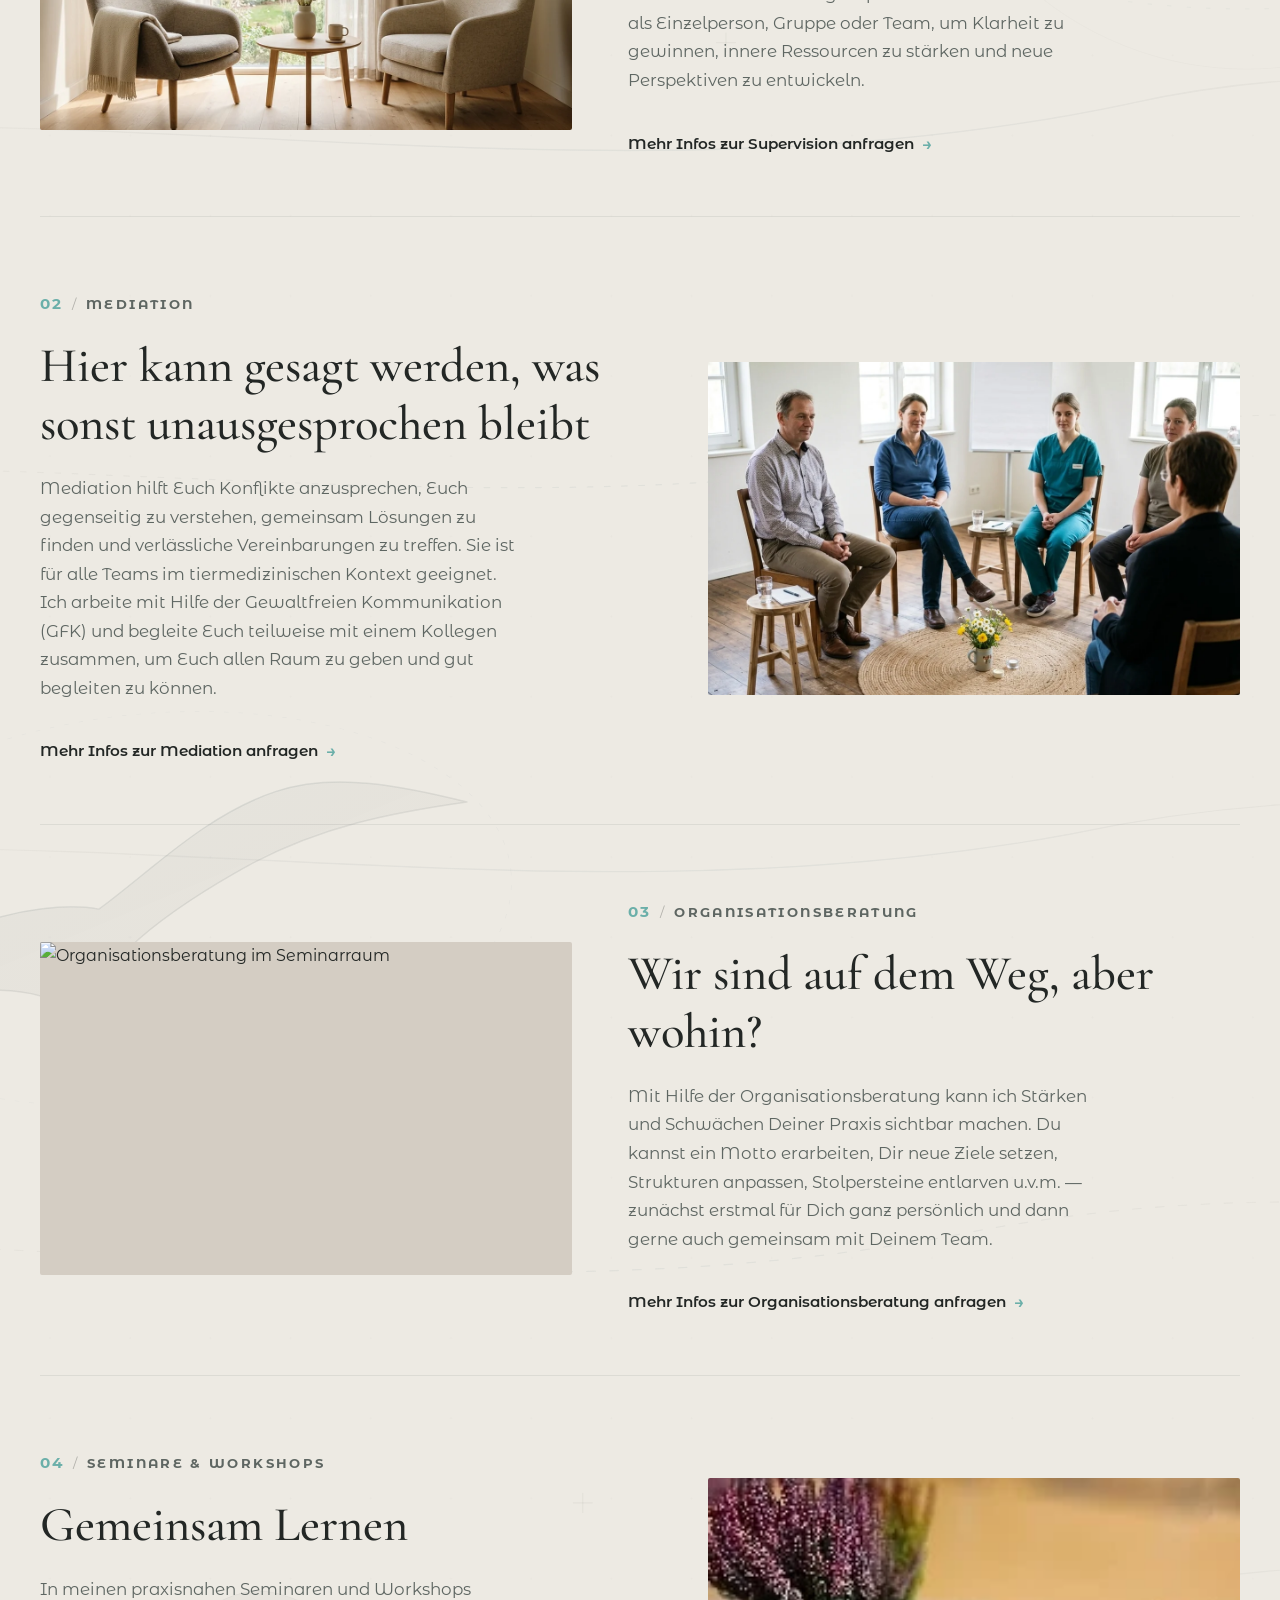
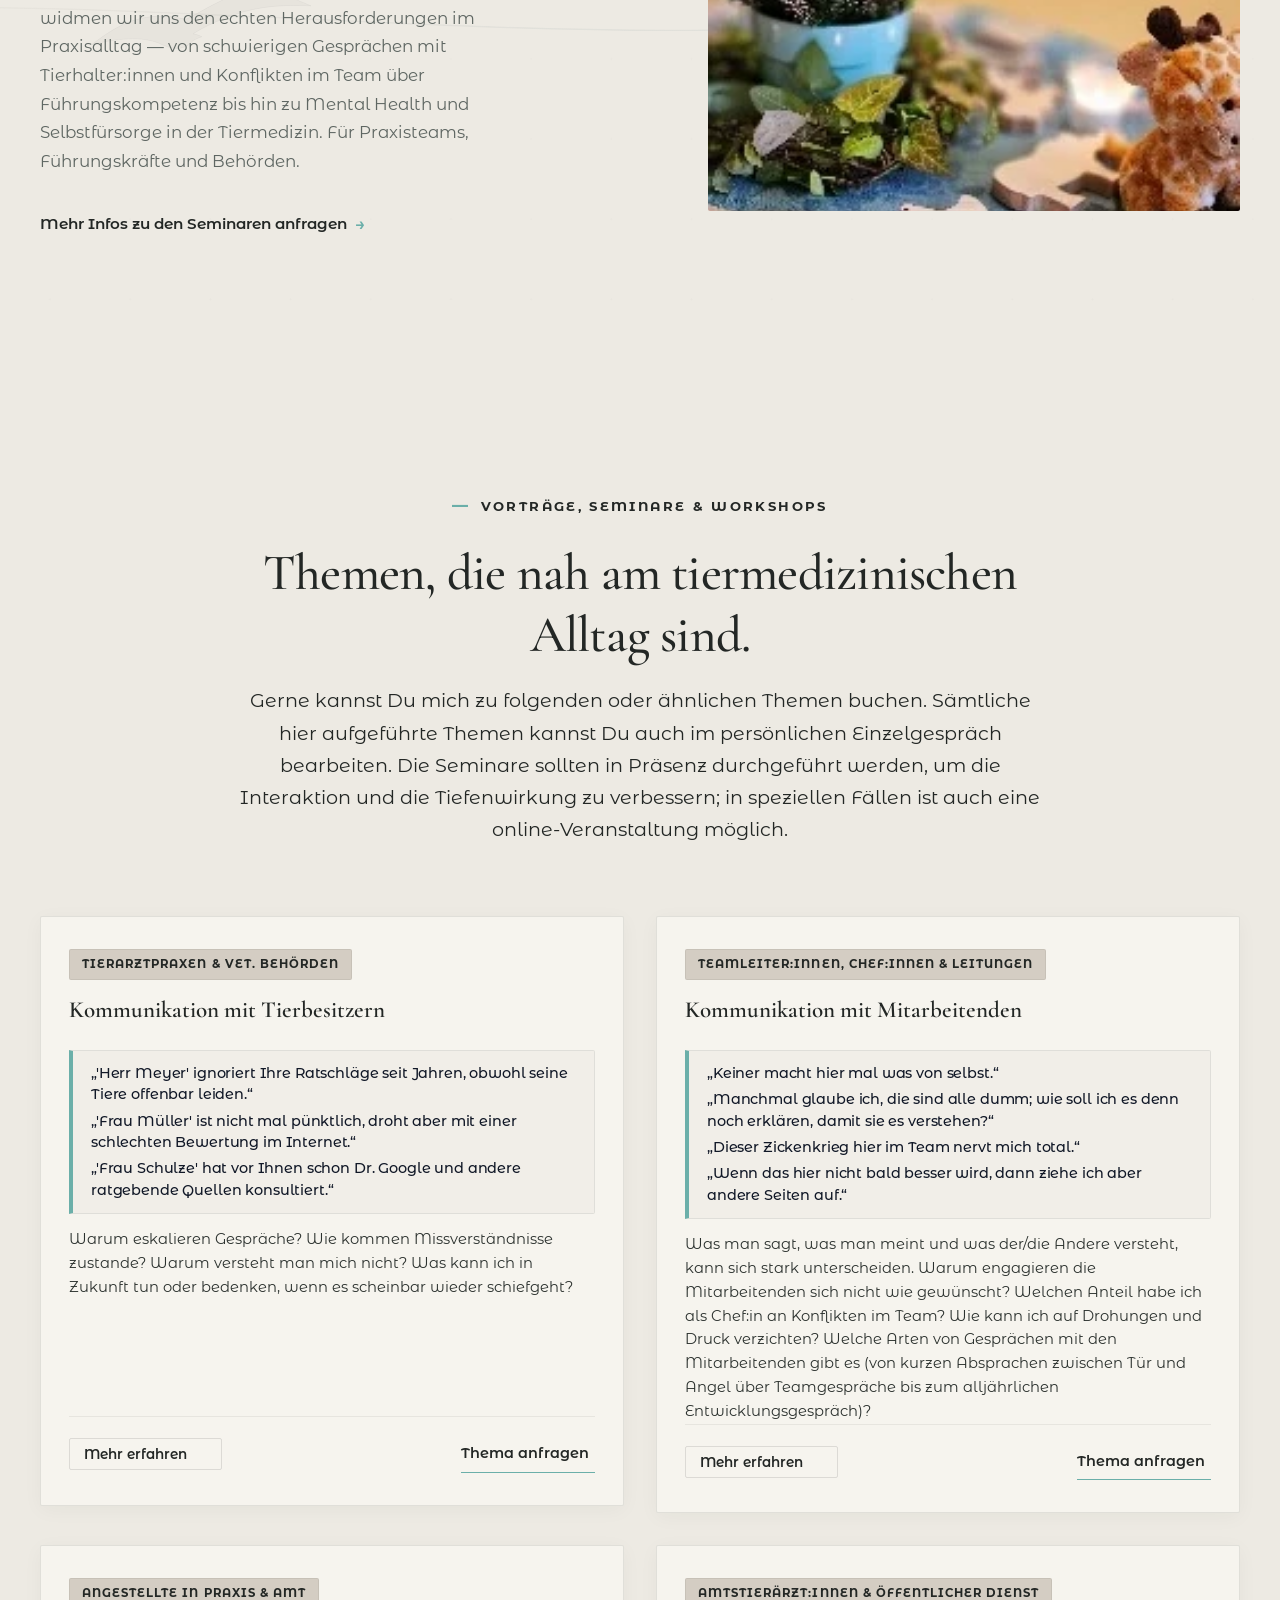
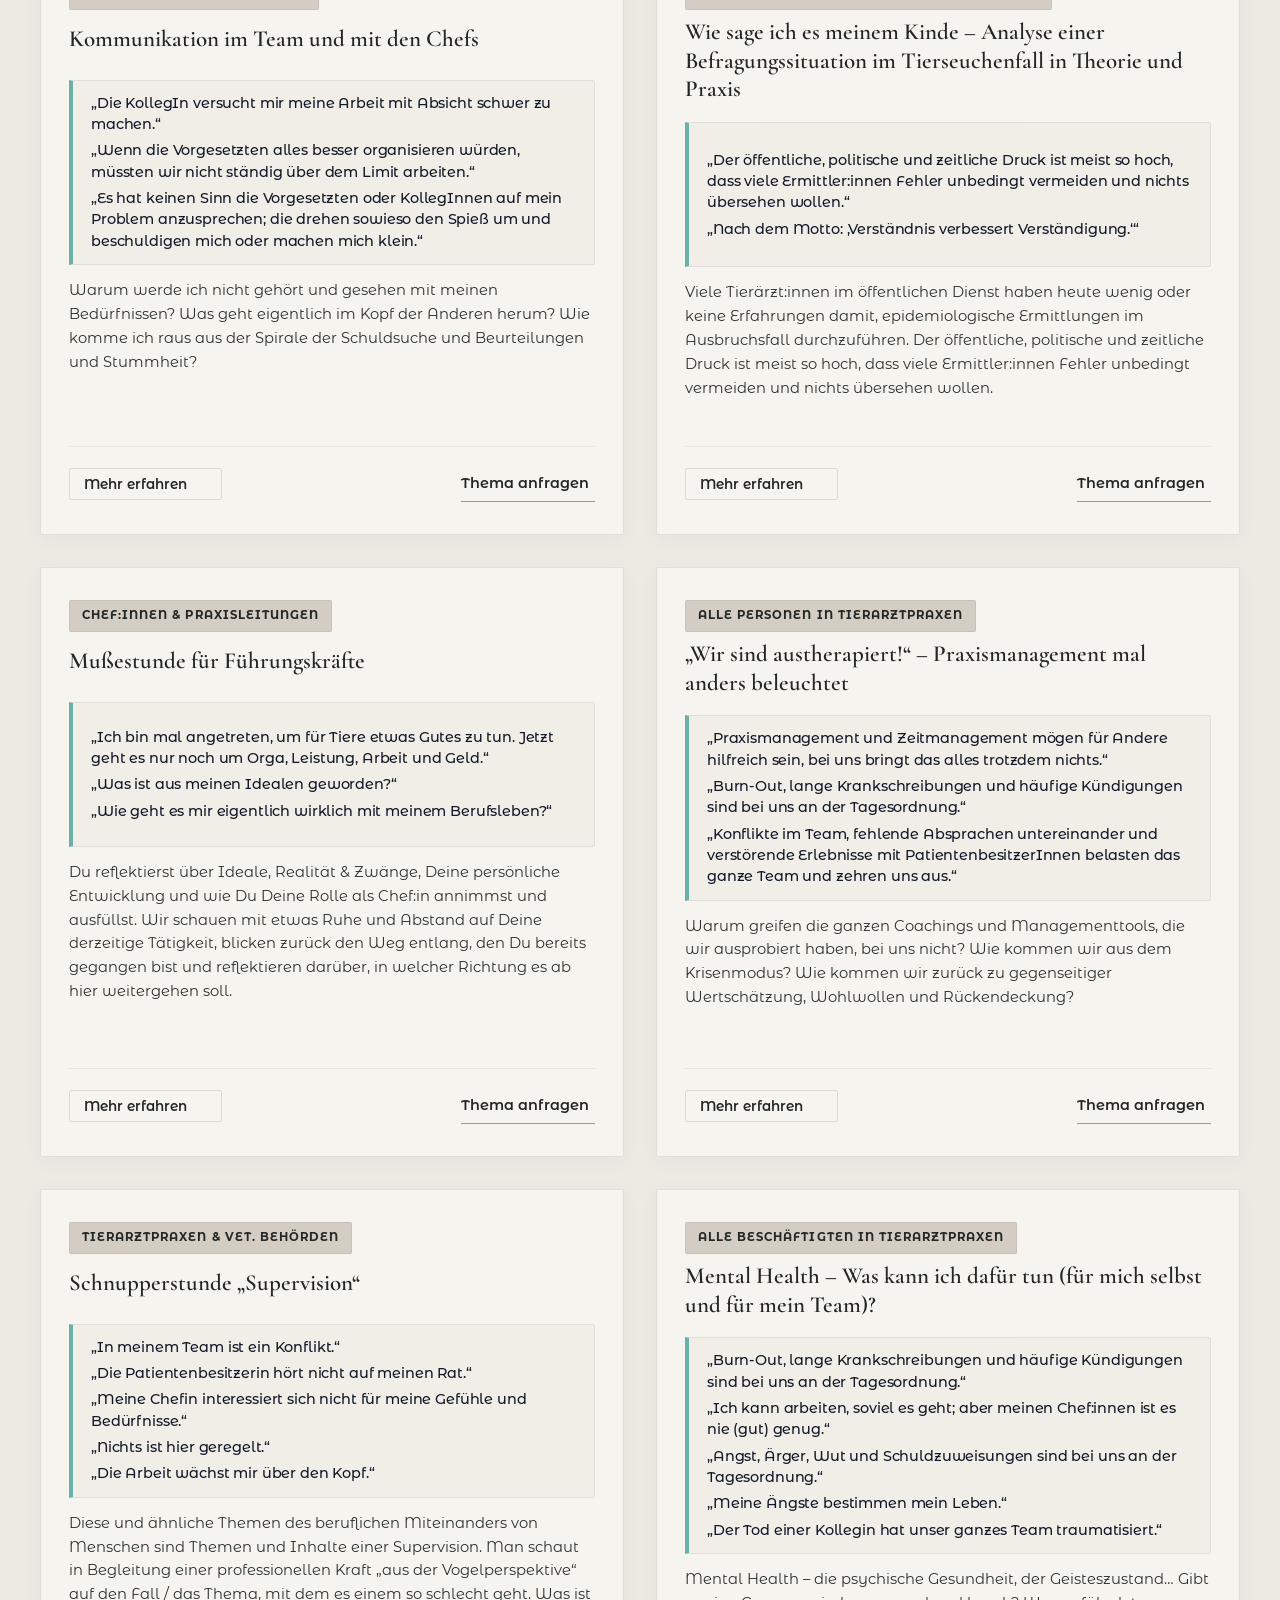
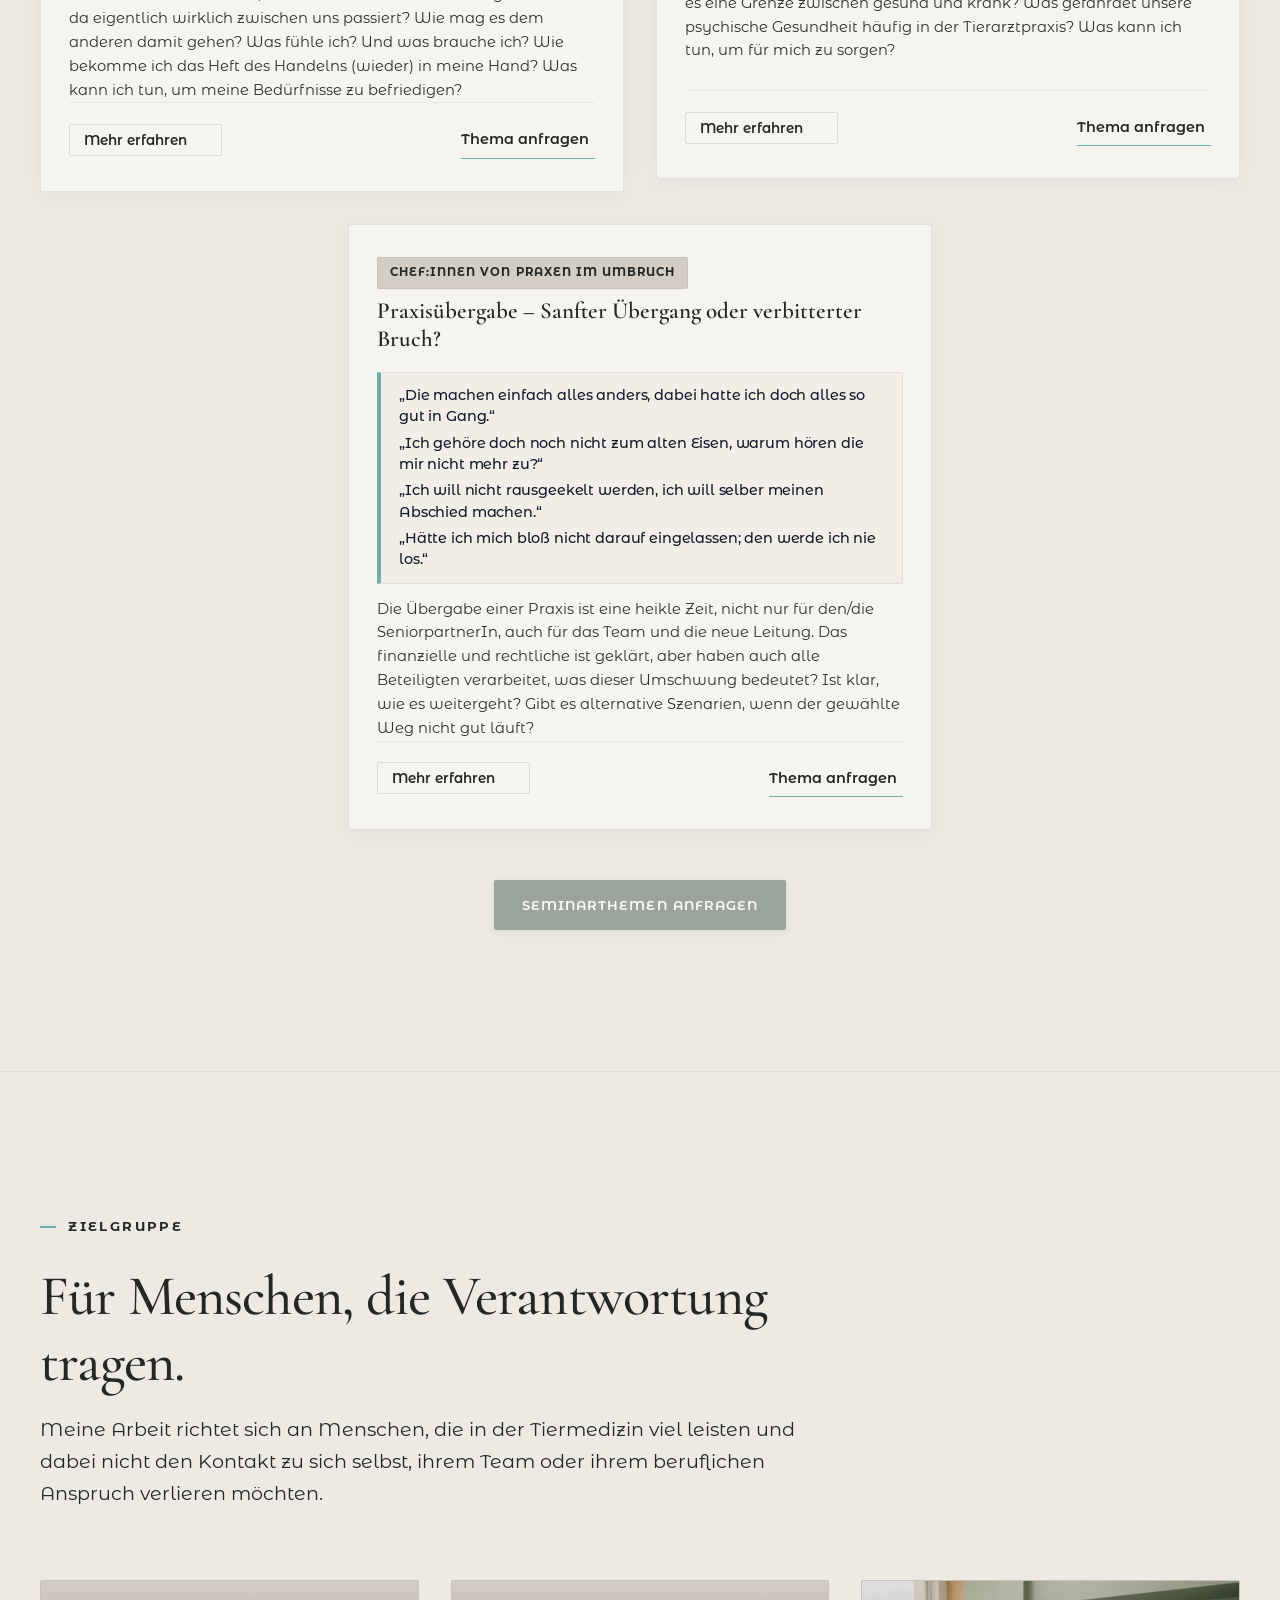
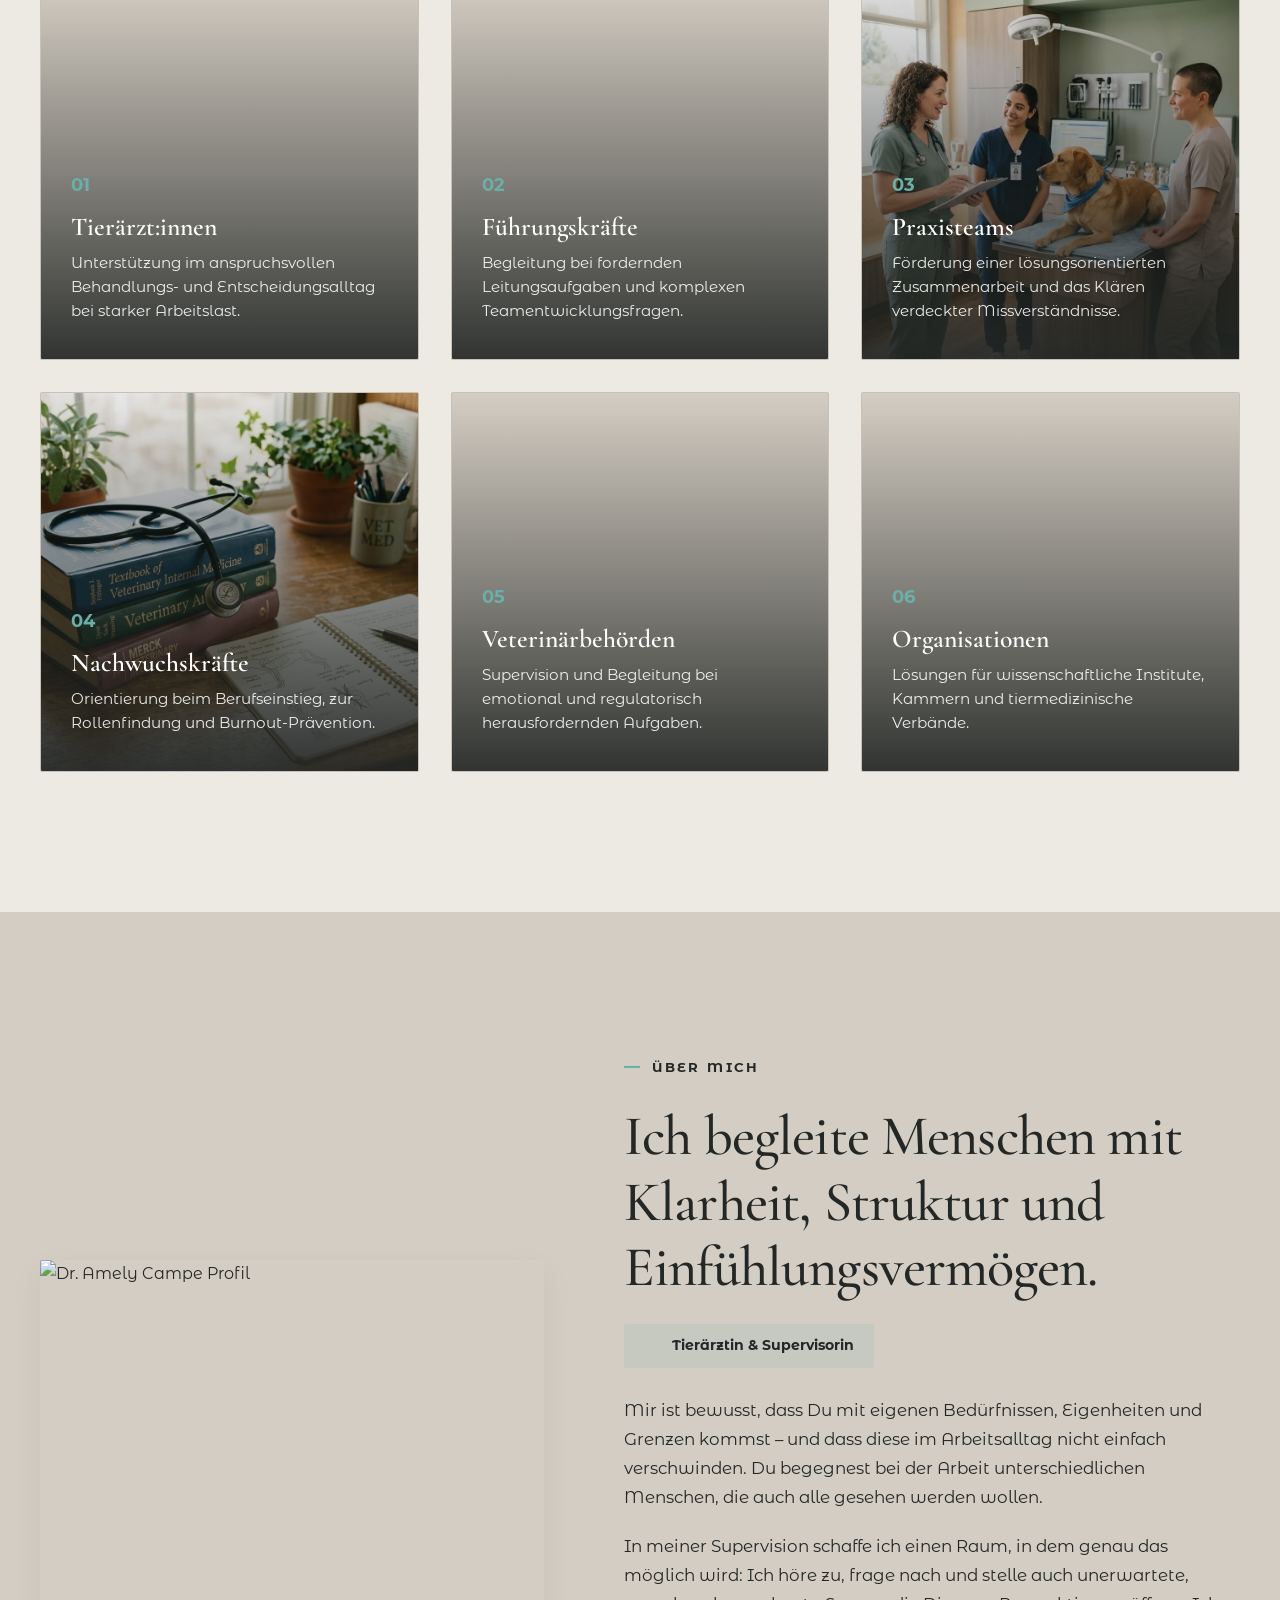
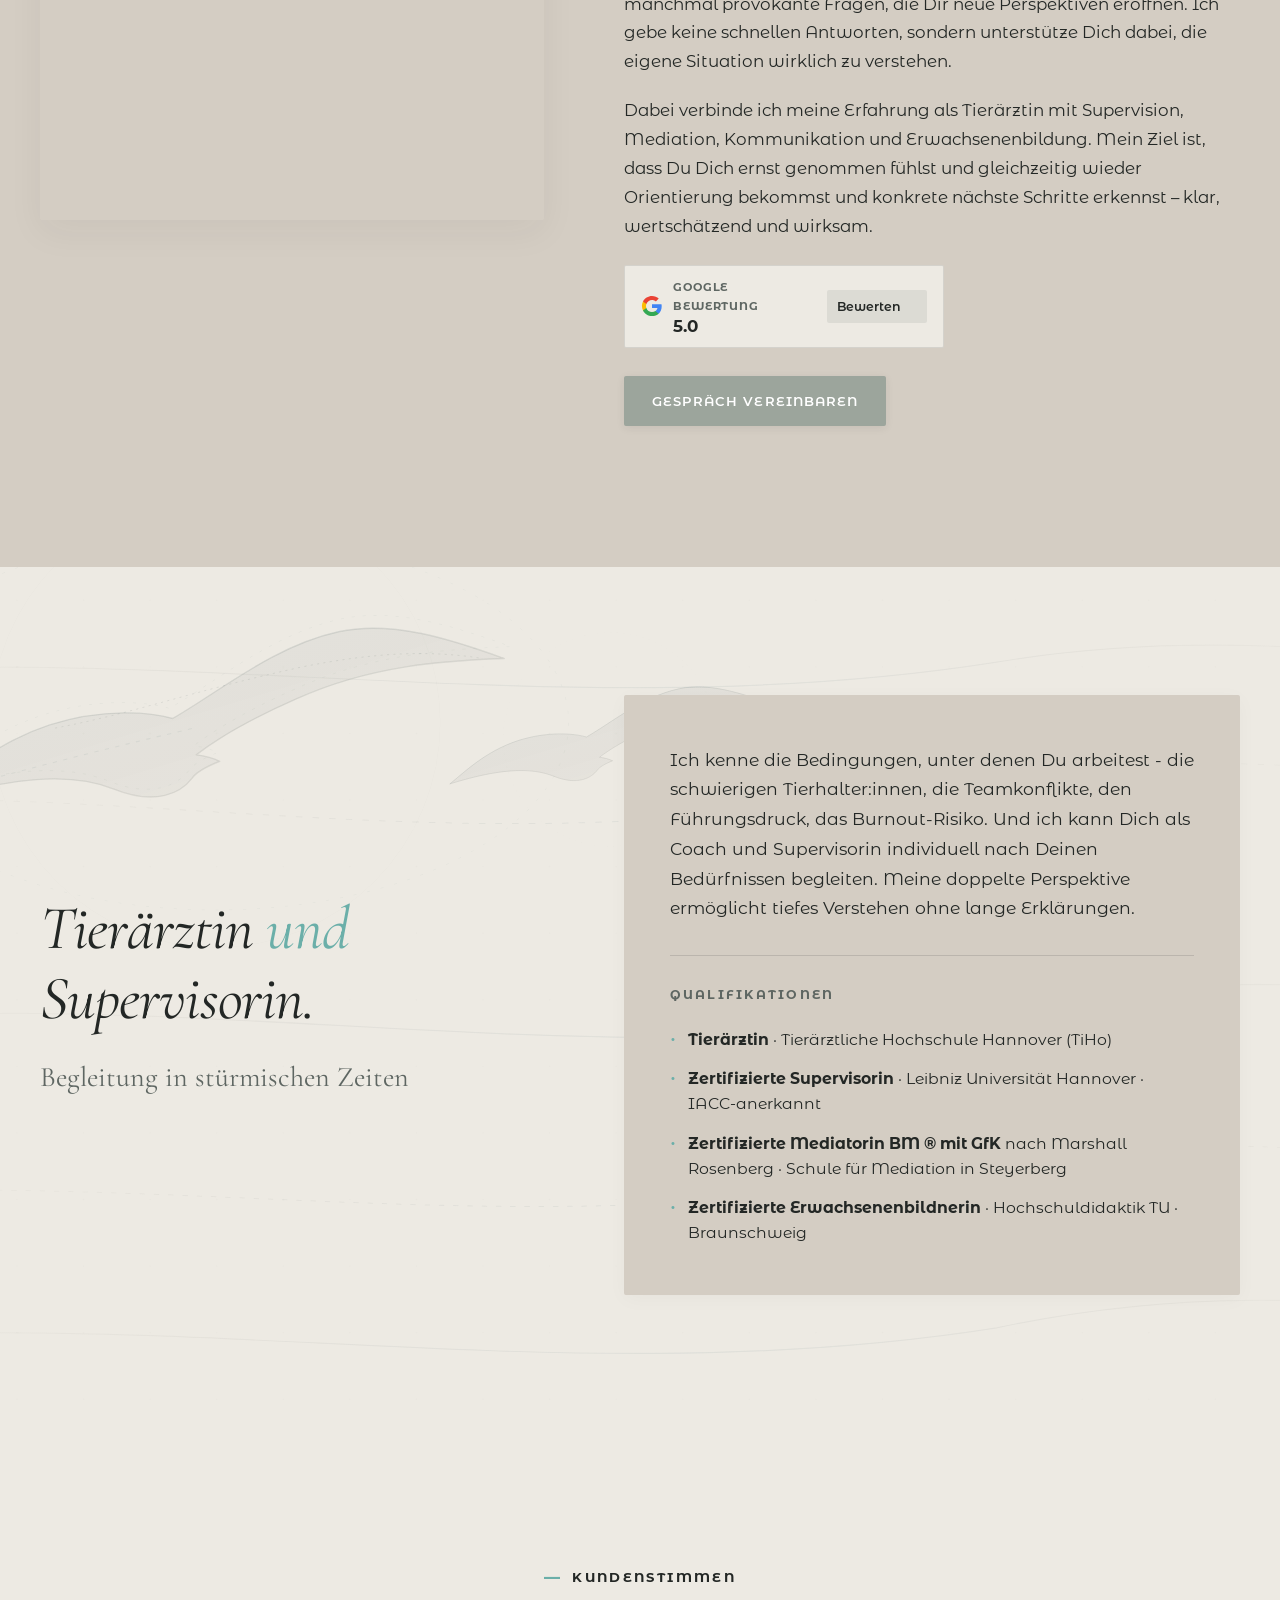
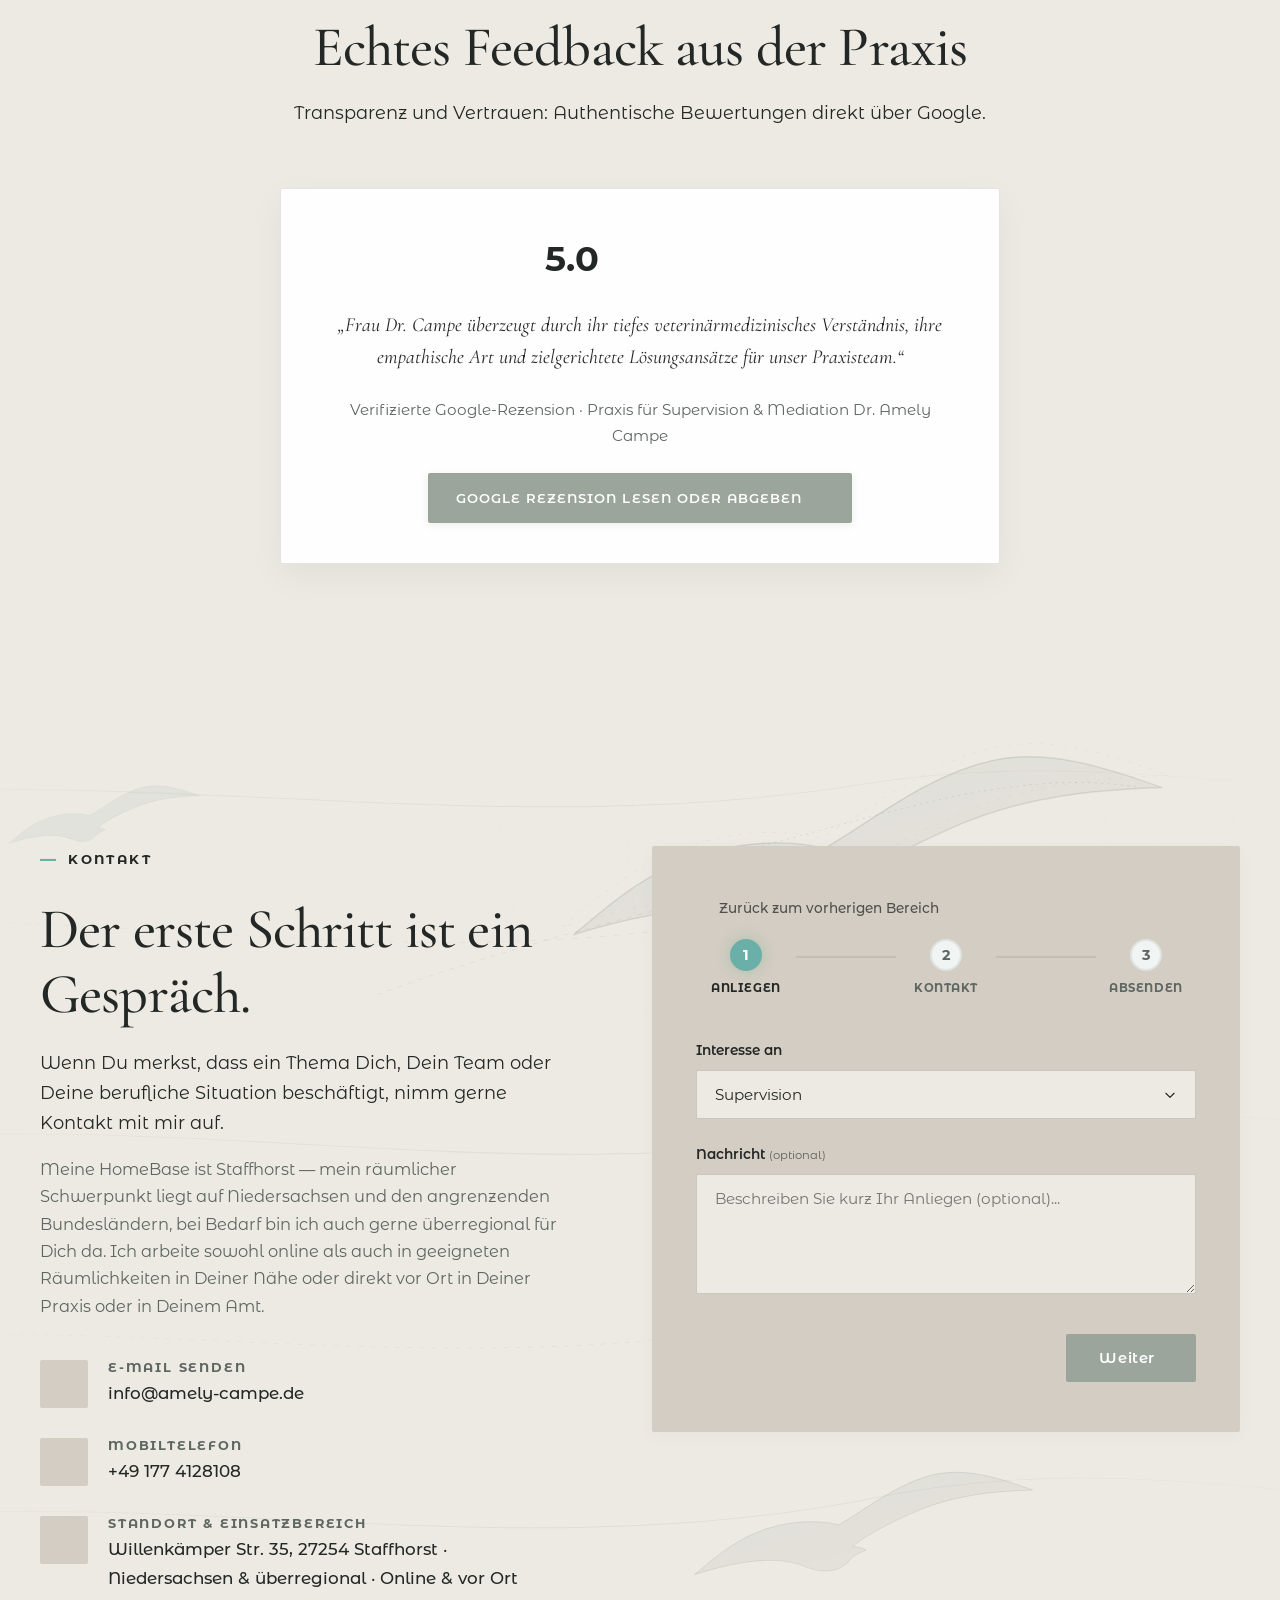
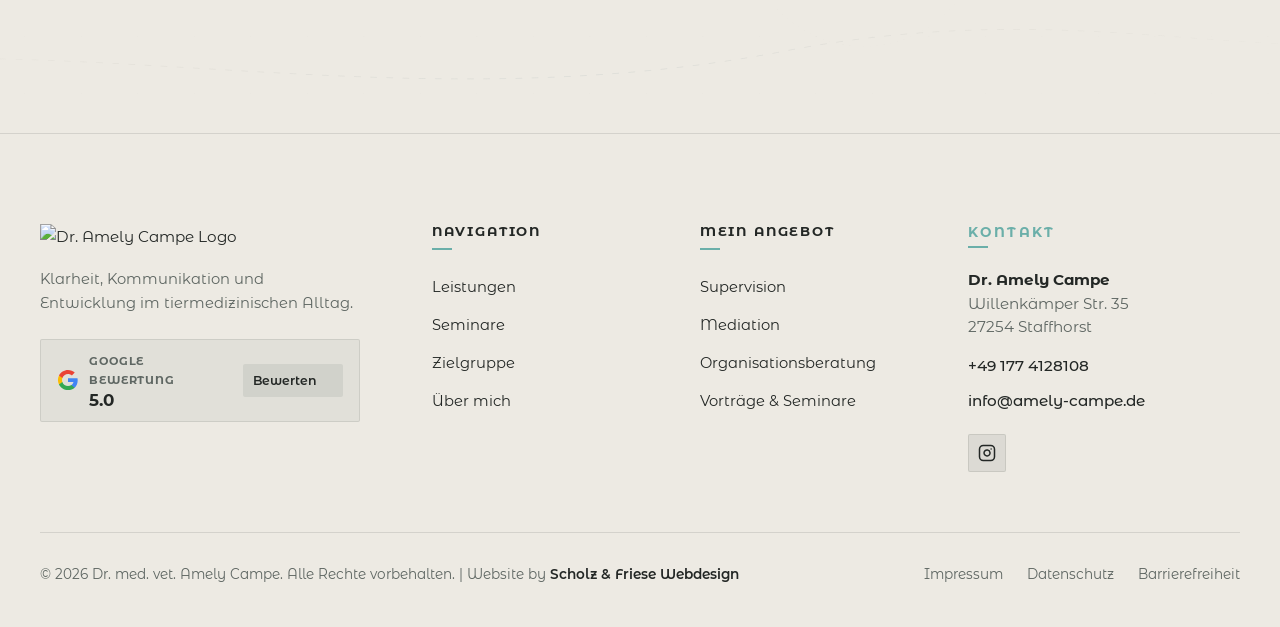
==== commit 7cac801c: "Hero: Hintergrund-Slideshow auf feststehend (fixed parallax) umgestellt" ====
--- a/index.html
+++ b/index.html
@@ -98,18 +98,10 @@
         <section class="section hero-section" id="home">
             <!-- HERO BACKGROUND SLIDESHOW LAYER (ZART & FESTSTEHEND IM HINTERGRUND) -->
             <div class="hero-bg-slider" id="heroBgSlider" aria-hidden="true">
-                <div class="hero-bg-slide active" data-slide="0">
-                    <img src="images/hero_drone_ocean_beach.webp" alt="" class="hero-bg-img">
-                </div>
-                <div class="hero-bg-slide" data-slide="1">
-                    <img src="images/hero_nordic_river.webp" alt="" class="hero-bg-img">
-                </div>
-                <div class="hero-bg-slide" data-slide="2">
-                    <img src="images/hero_moewe_weit.webp" alt="" class="hero-bg-img">
-                </div>
-                <div class="hero-bg-slide" data-slide="3">
-                    <img src="https://pub-b33108412309406a9a941ddc51e9a5b9.r2.dev/dr-amely-campe/photo-1500382017468-9049fed747ef_ergebnis.webp" alt="" class="hero-bg-img">
-                </div>
+                <div class="hero-bg-slide active" data-slide="0" style="background-image: url('images/hero_drone_ocean_beach.webp');"></div>
+                <div class="hero-bg-slide" data-slide="1" style="background-image: url('images/hero_nordic_river.webp');"></div>
+                <div class="hero-bg-slide" data-slide="2" style="background-image: url('images/hero_moewe_weit.webp');"></div>
+                <div class="hero-bg-slide" data-slide="3" style="background-image: url('https://pub-b33108412309406a9a941ddc51e9a5b9.r2.dev/dr-amely-campe/photo-1500382017468-9049fed747ef_ergebnis.webp');"></div>
                 <div class="hero-bg-overlay"></div>
             </div>
 
--- a/css/style.css
+++ b/css/style.css
@@ -479,26 +479,22 @@
 
 .hero-bg-slide {
     position: absolute;
-    inset: 0;
+    inset: -30px 0;
     width: 100%;
-    height: 100%;
+    height: calc(100% + 60px);
     opacity: 0;
     visibility: hidden;
     transition: opacity 1.8s cubic-bezier(0.4, 0, 0.2, 1), visibility 1.8s;
+    background-size: cover;
+    background-position: center center;
+    background-repeat: no-repeat;
+    background-attachment: fixed;
+    filter: saturate(0.85);
 }
 
 .hero-bg-slide.active {
     opacity: 0.19;
     visibility: visible;
-}
-
-.hero-bg-img {
-    width: 100%;
-    height: 100%;
-    object-fit: cover;
-    object-position: center;
-    display: block;
-    filter: saturate(0.85);
 }
 
 .hero-bg-overlay {
